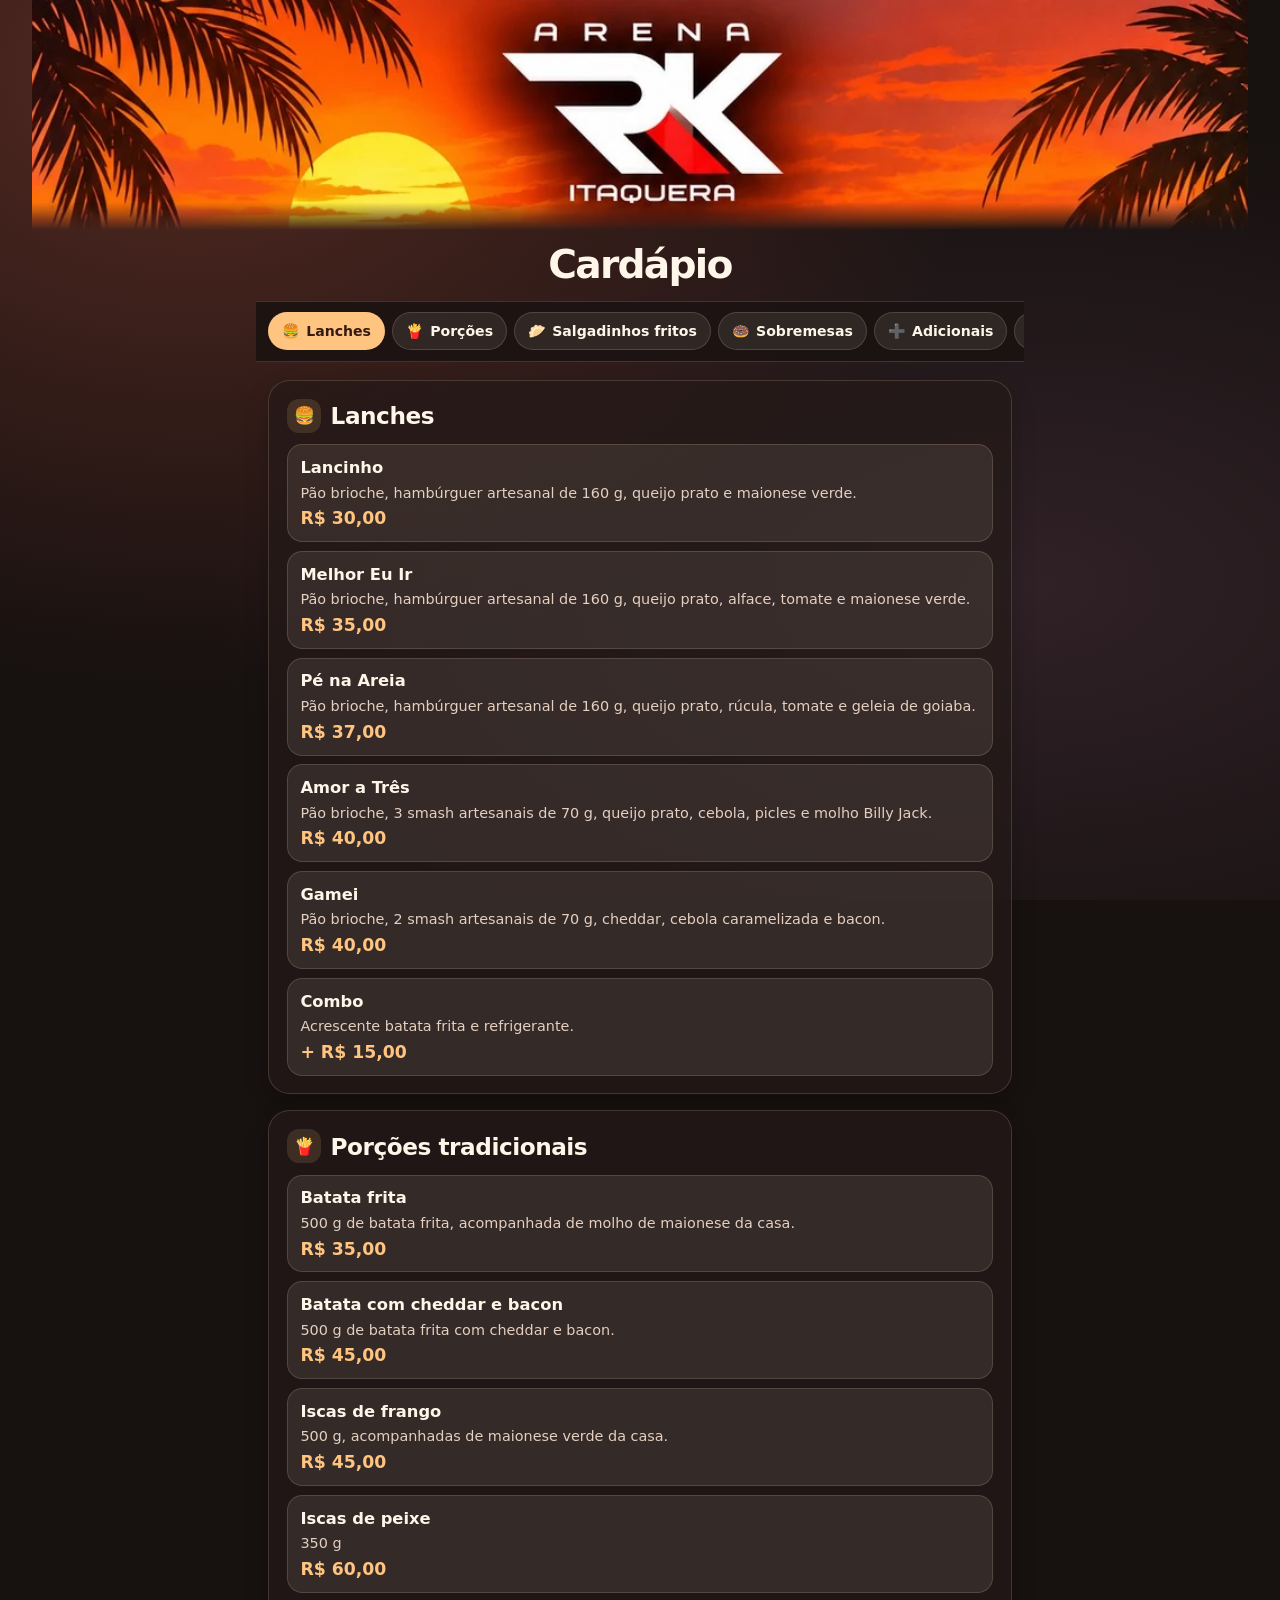
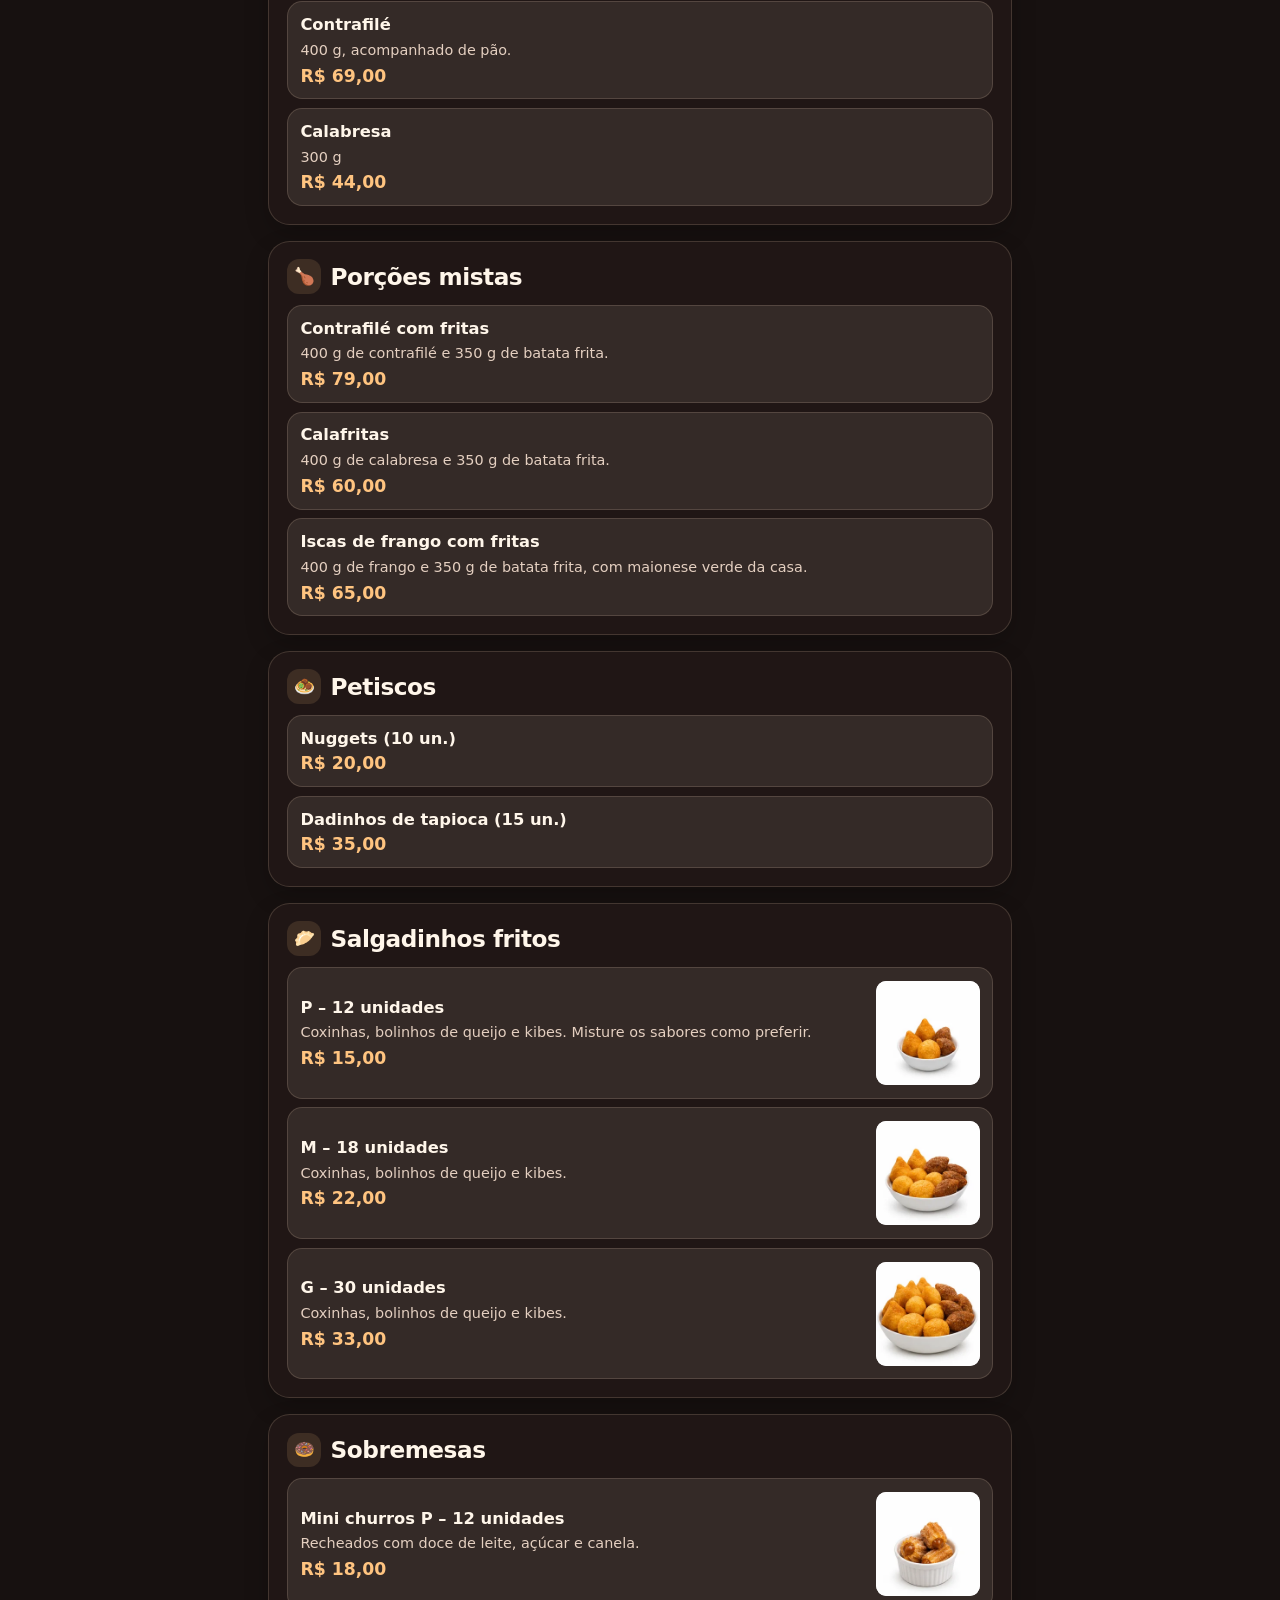
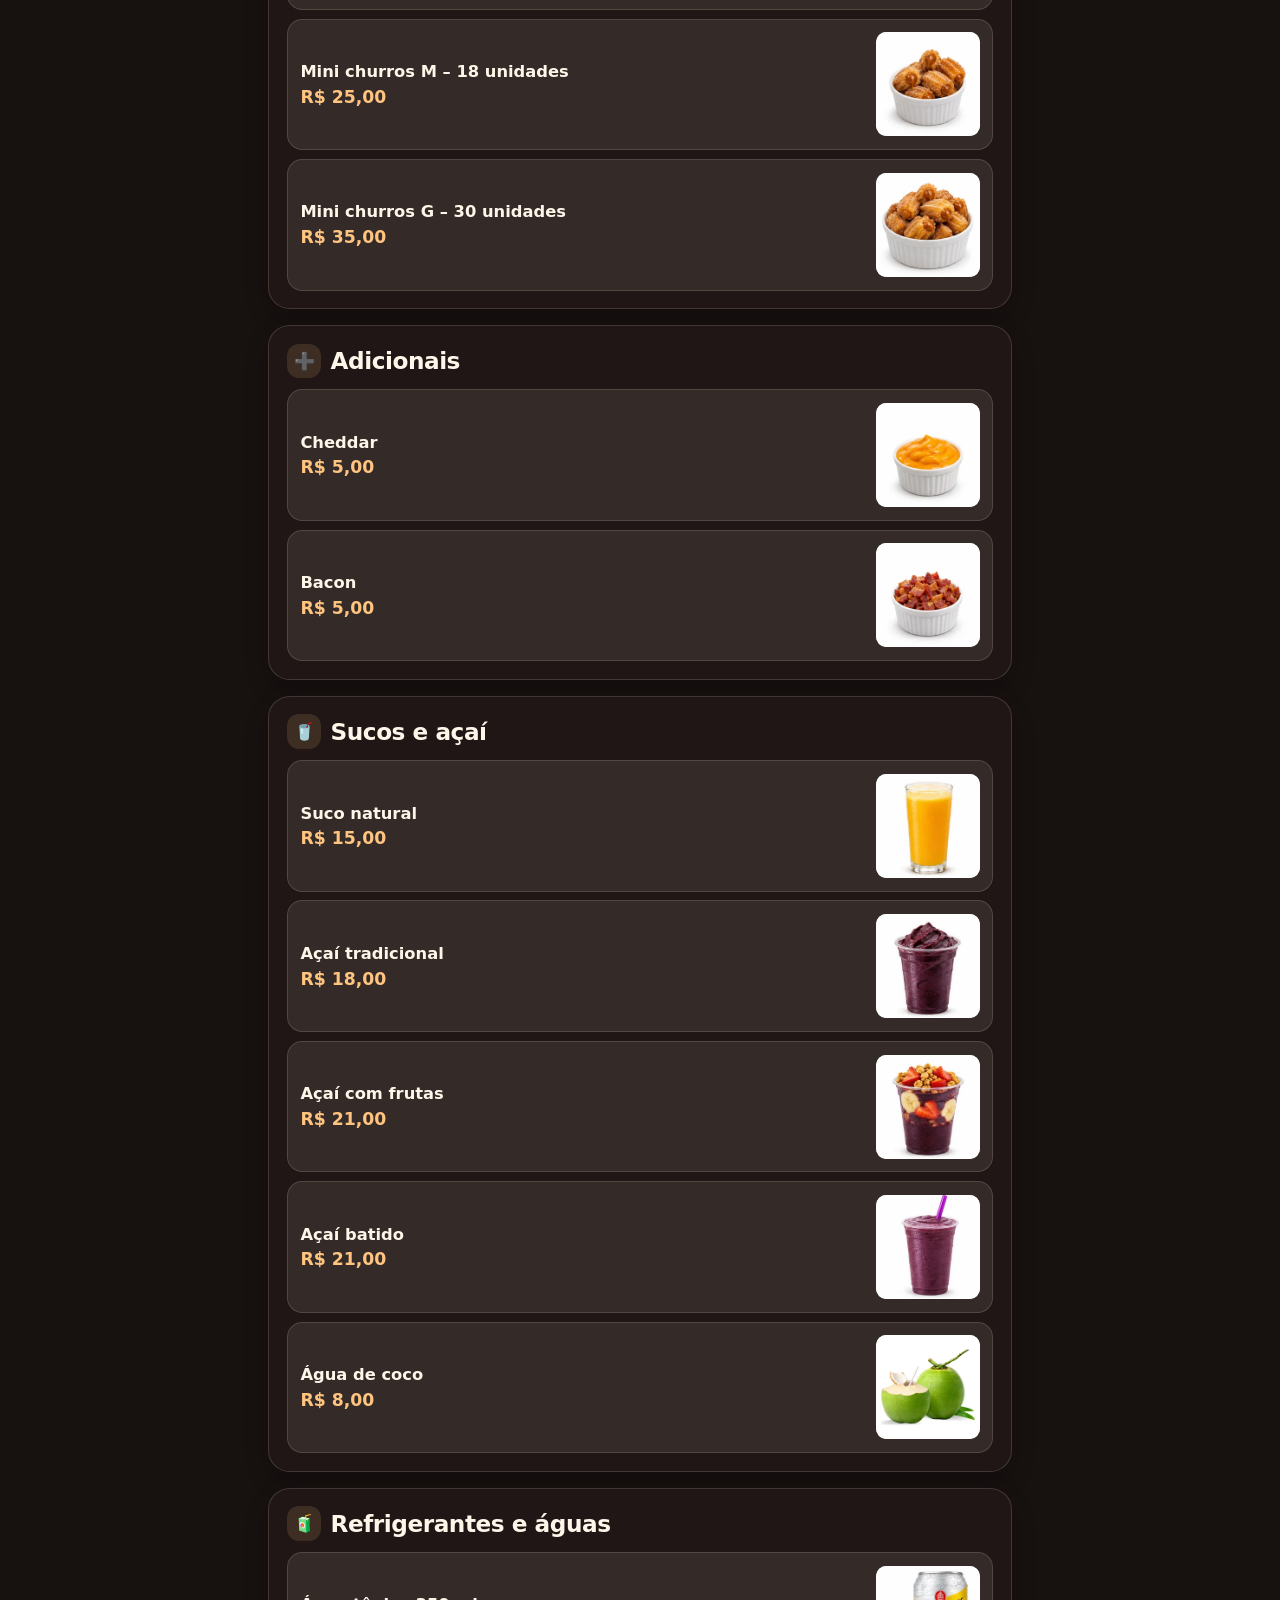
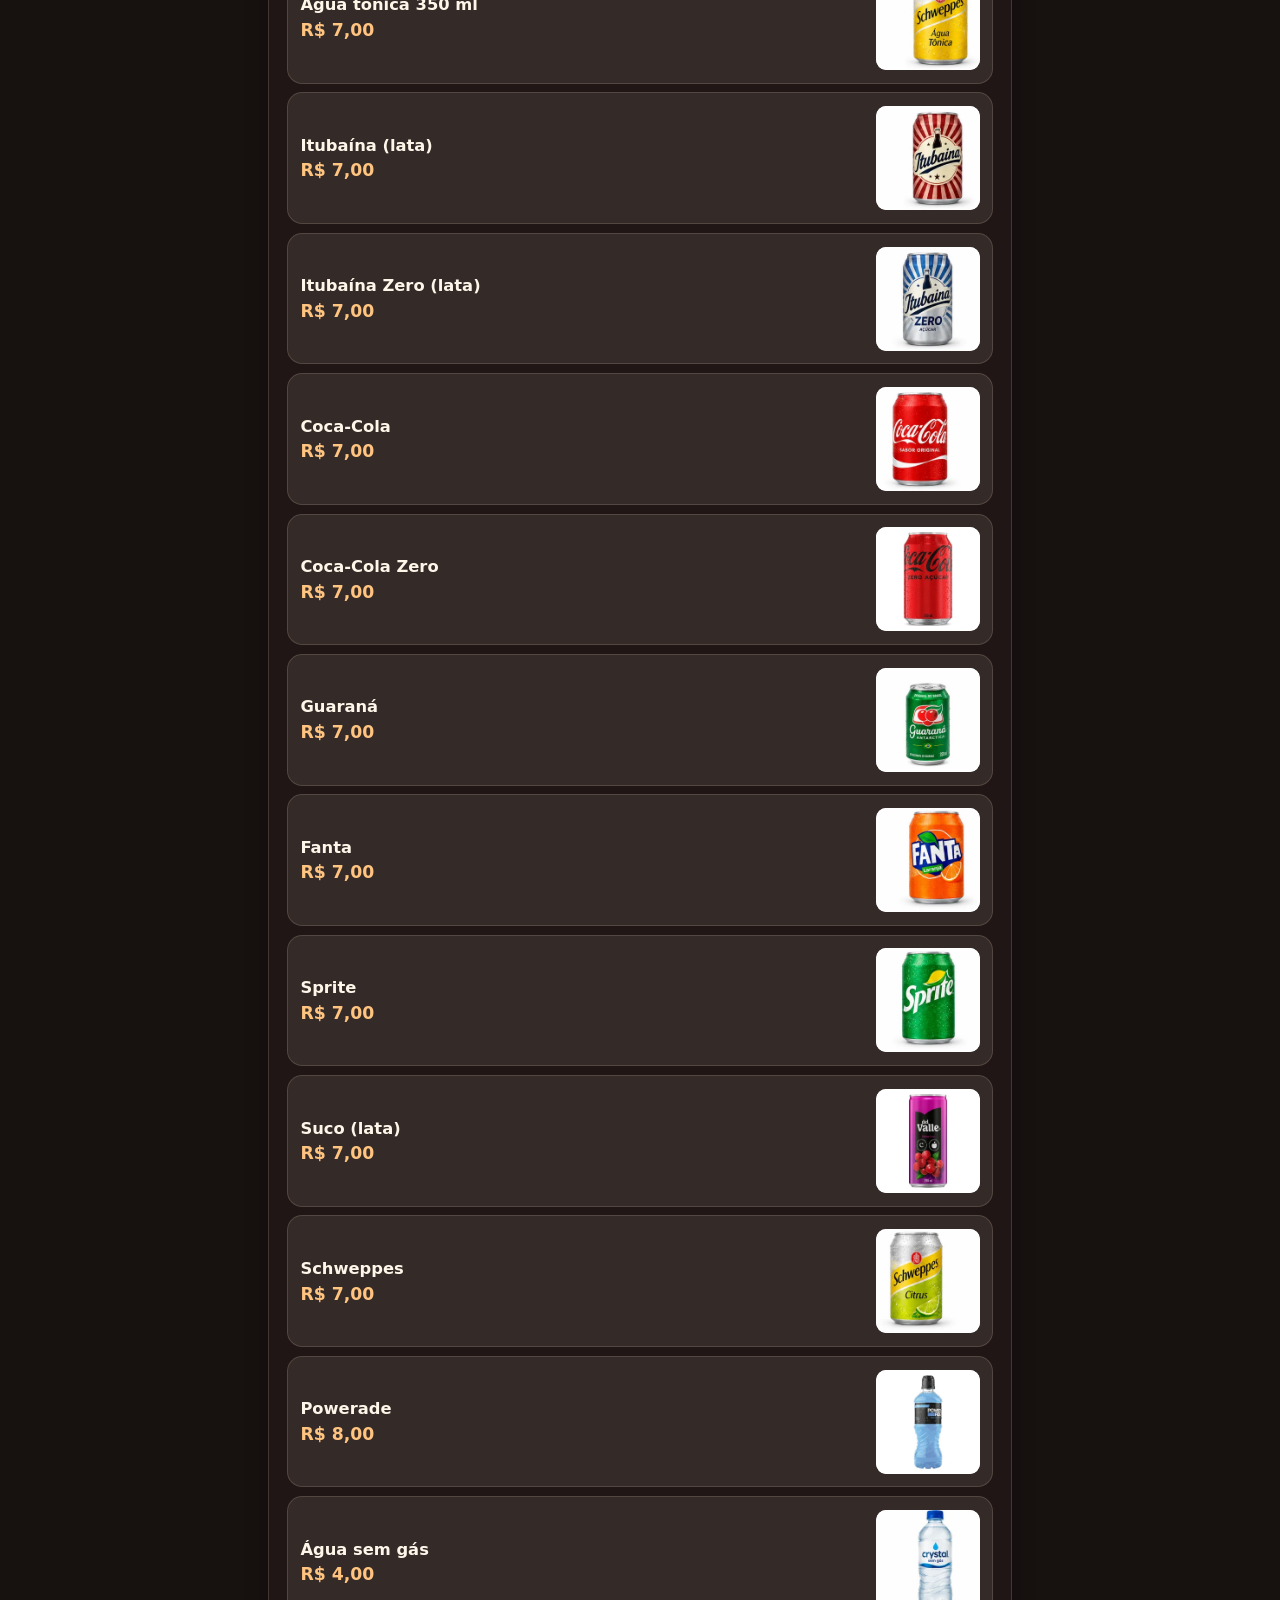
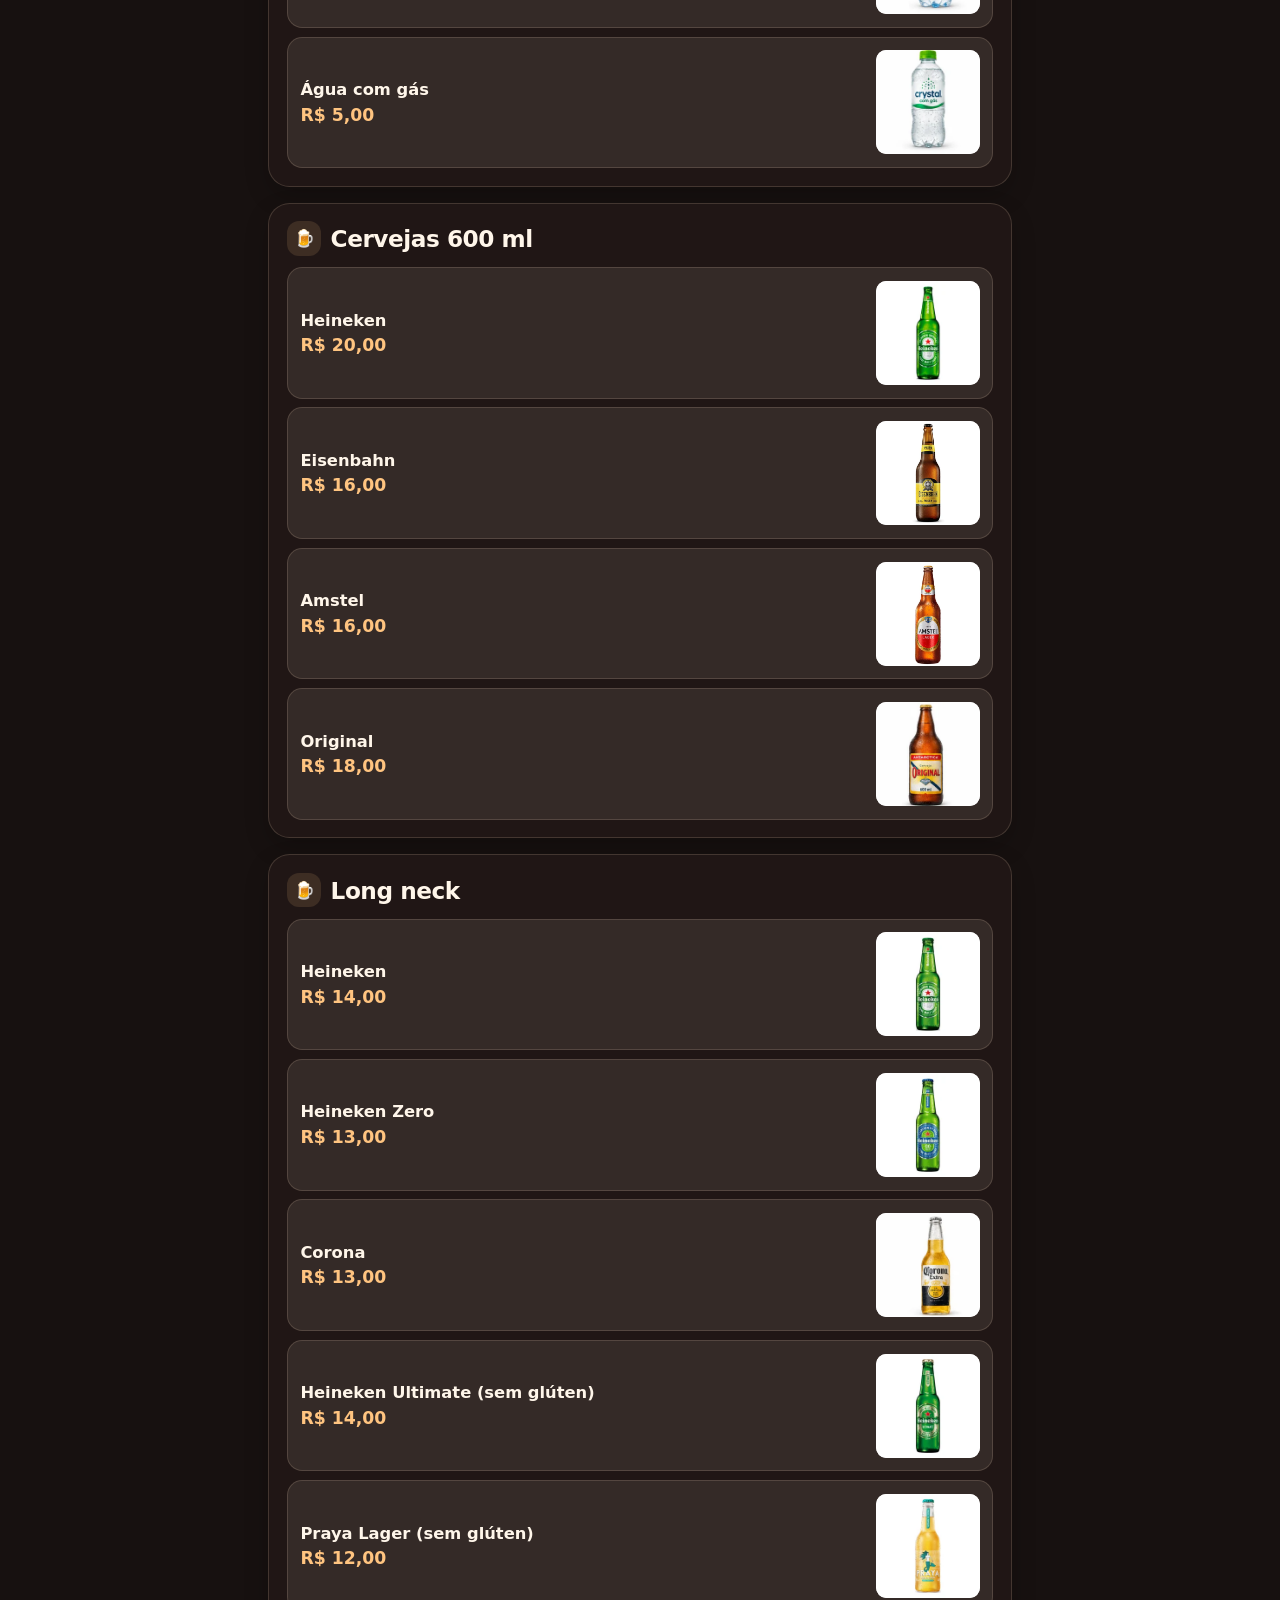
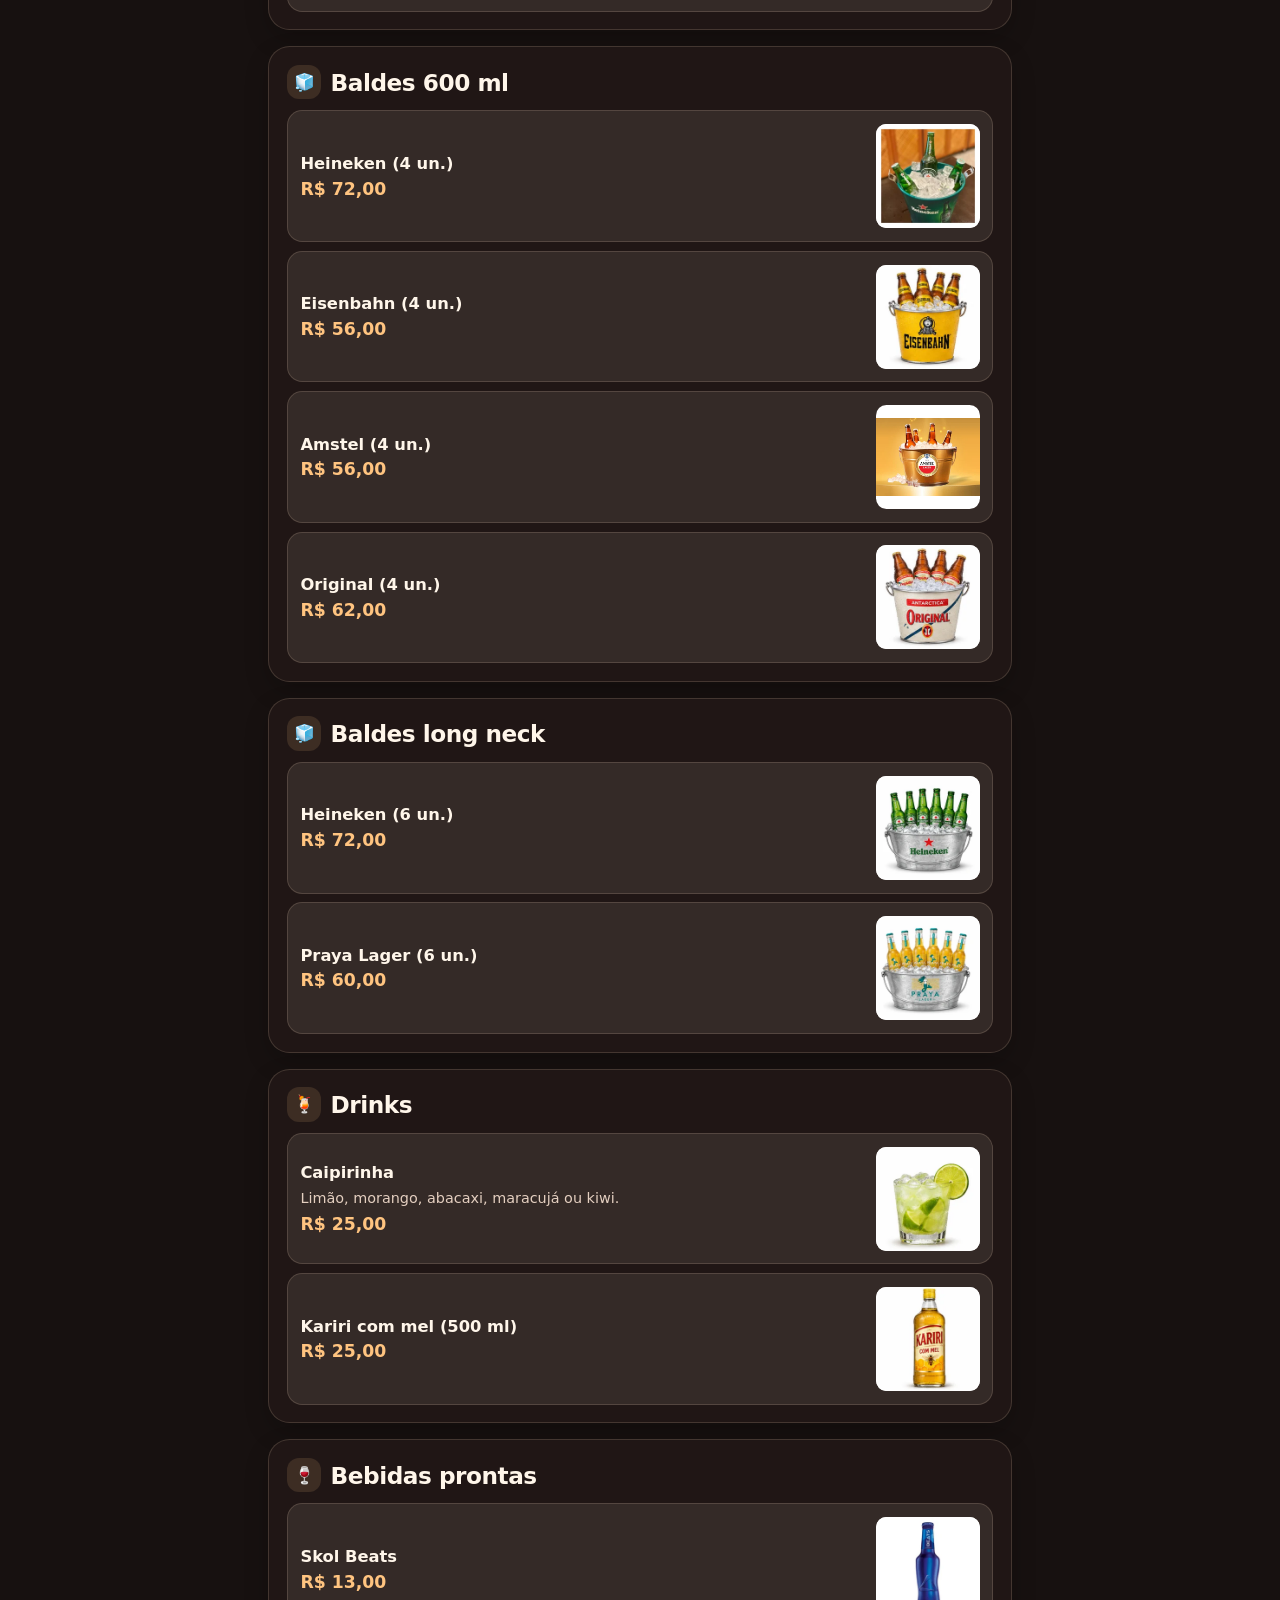
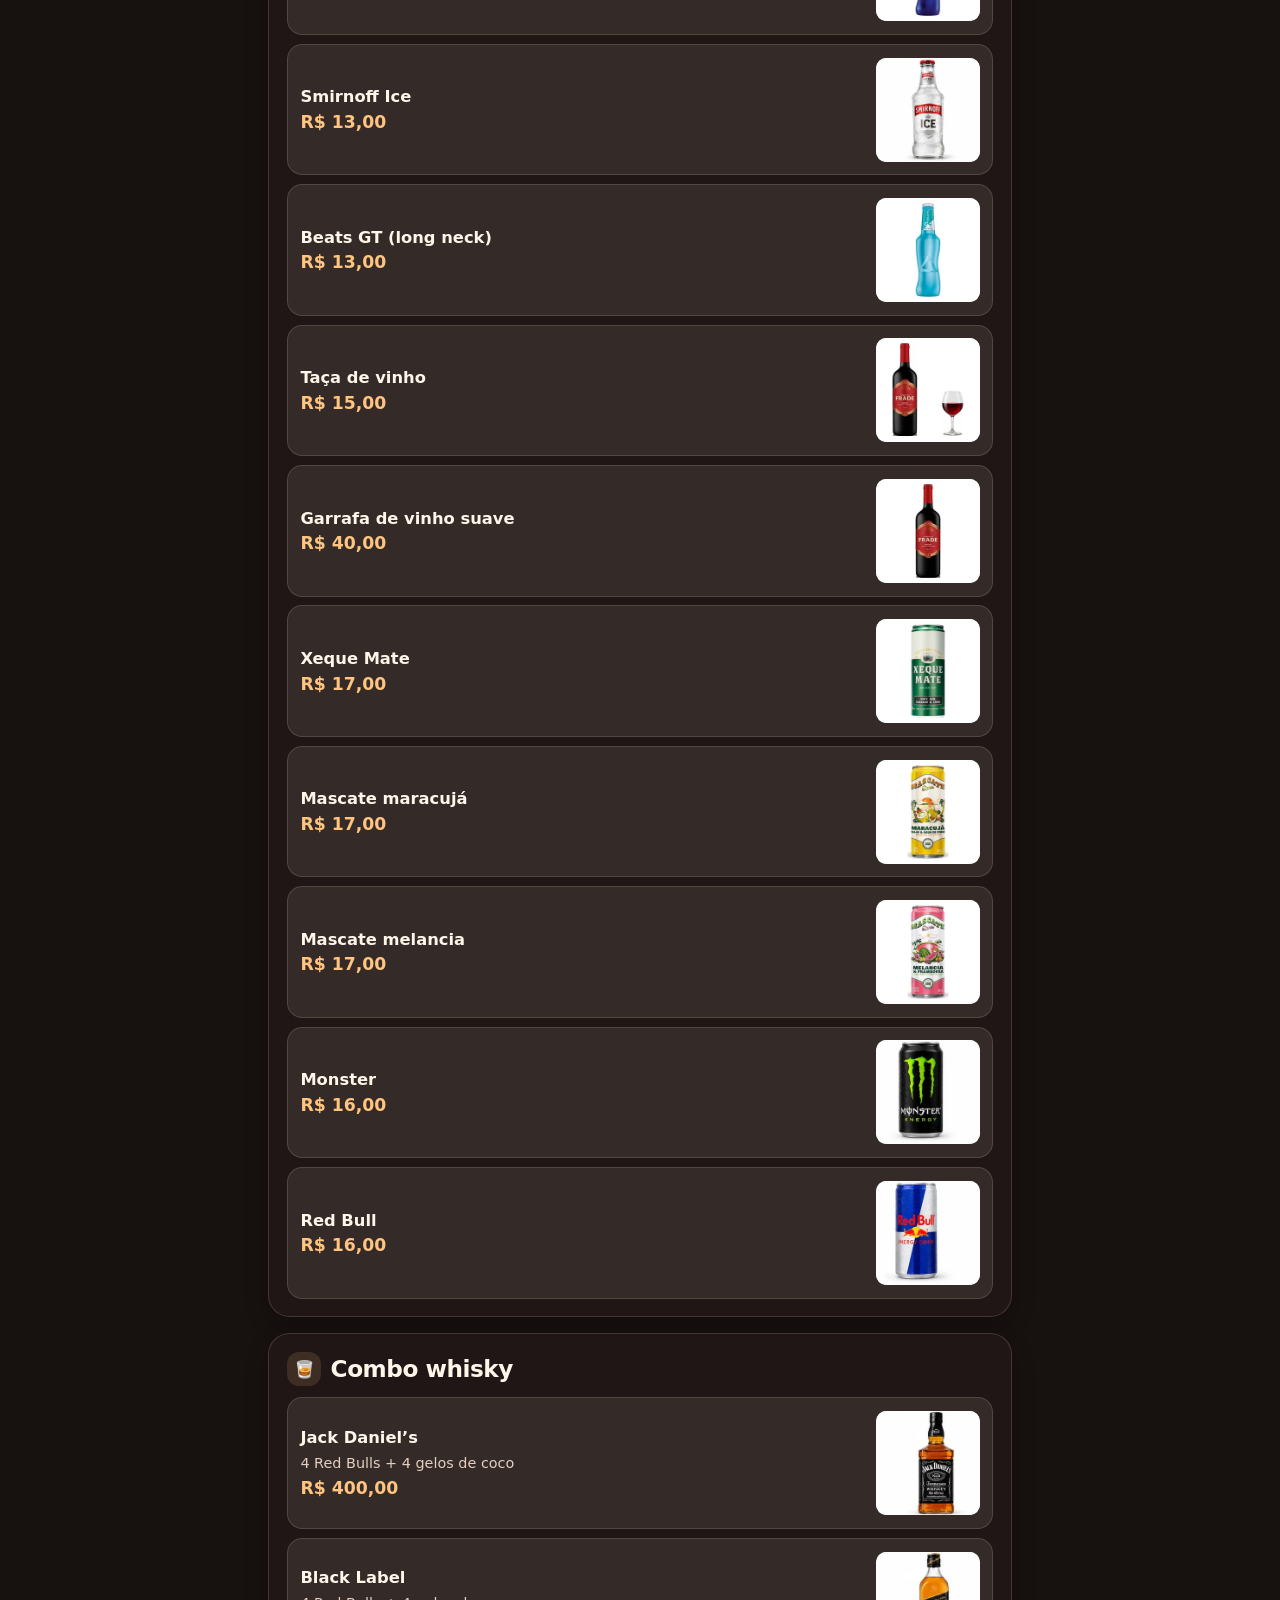
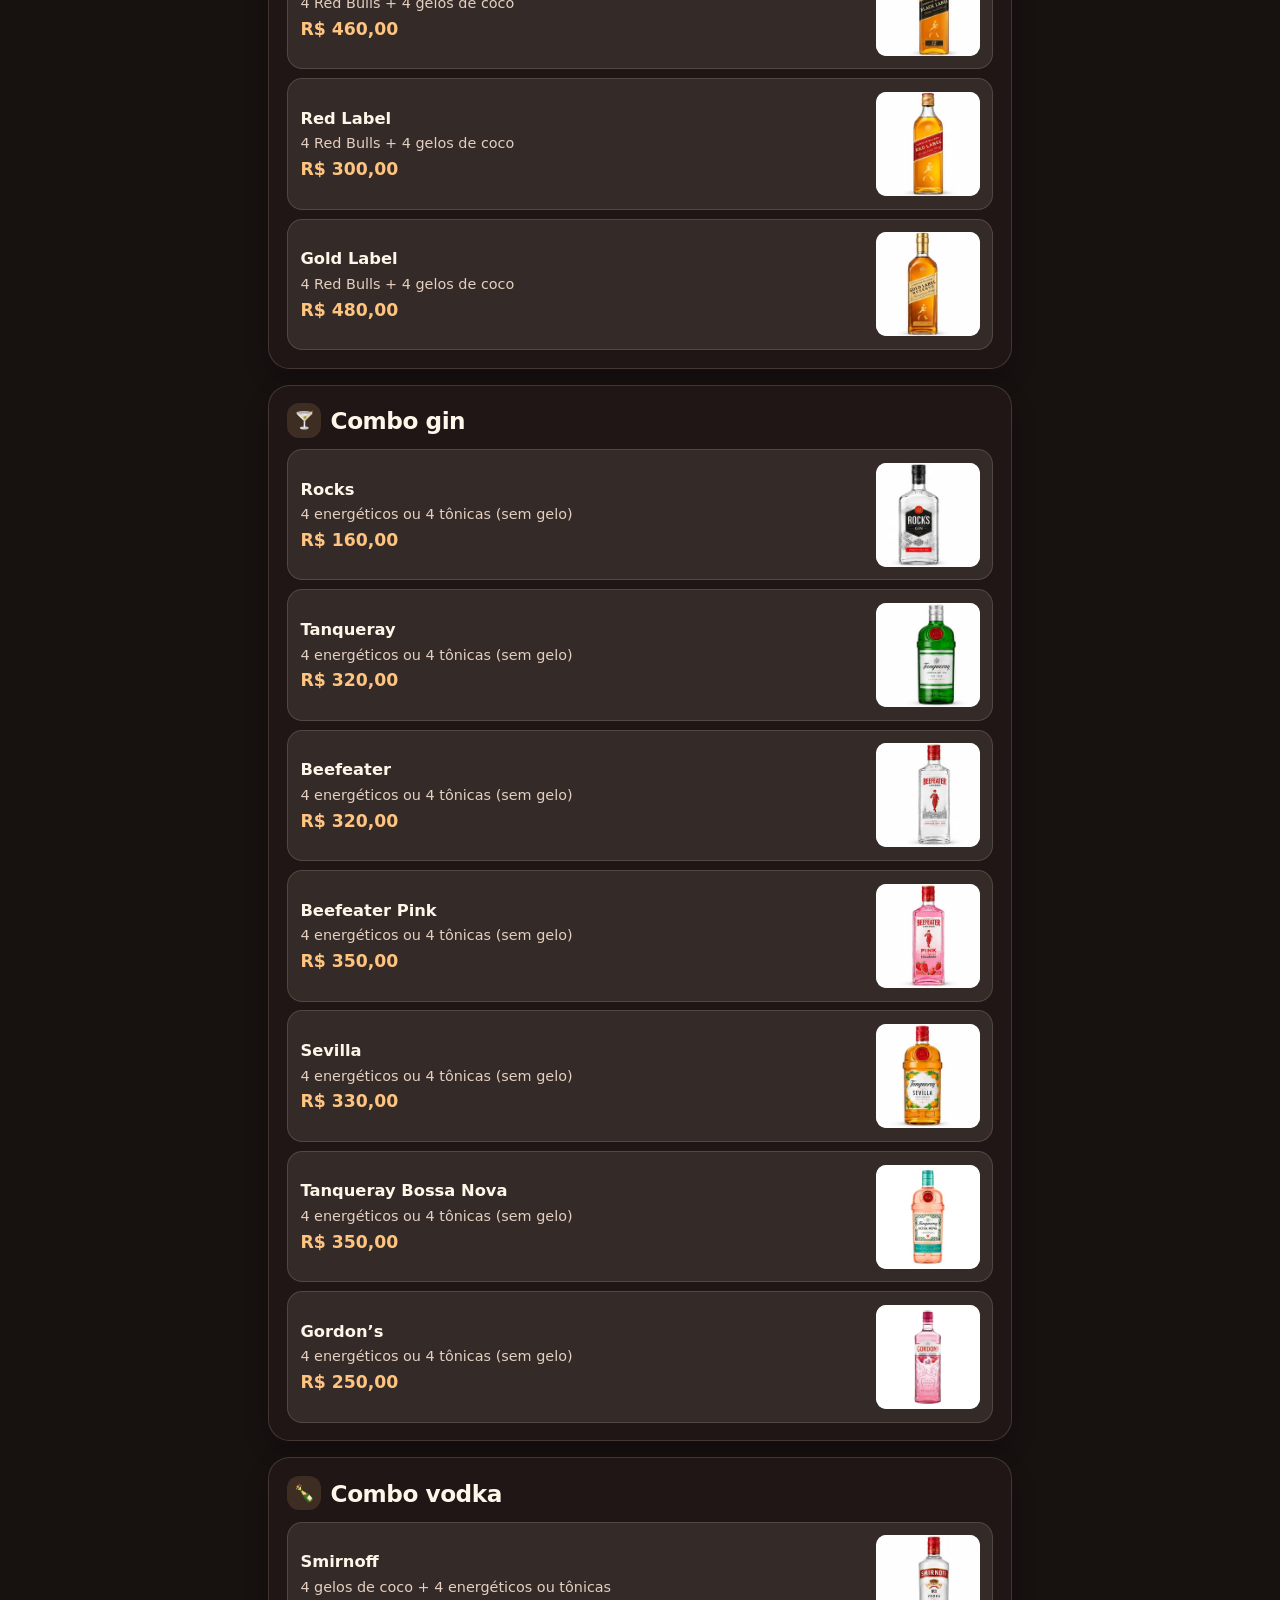
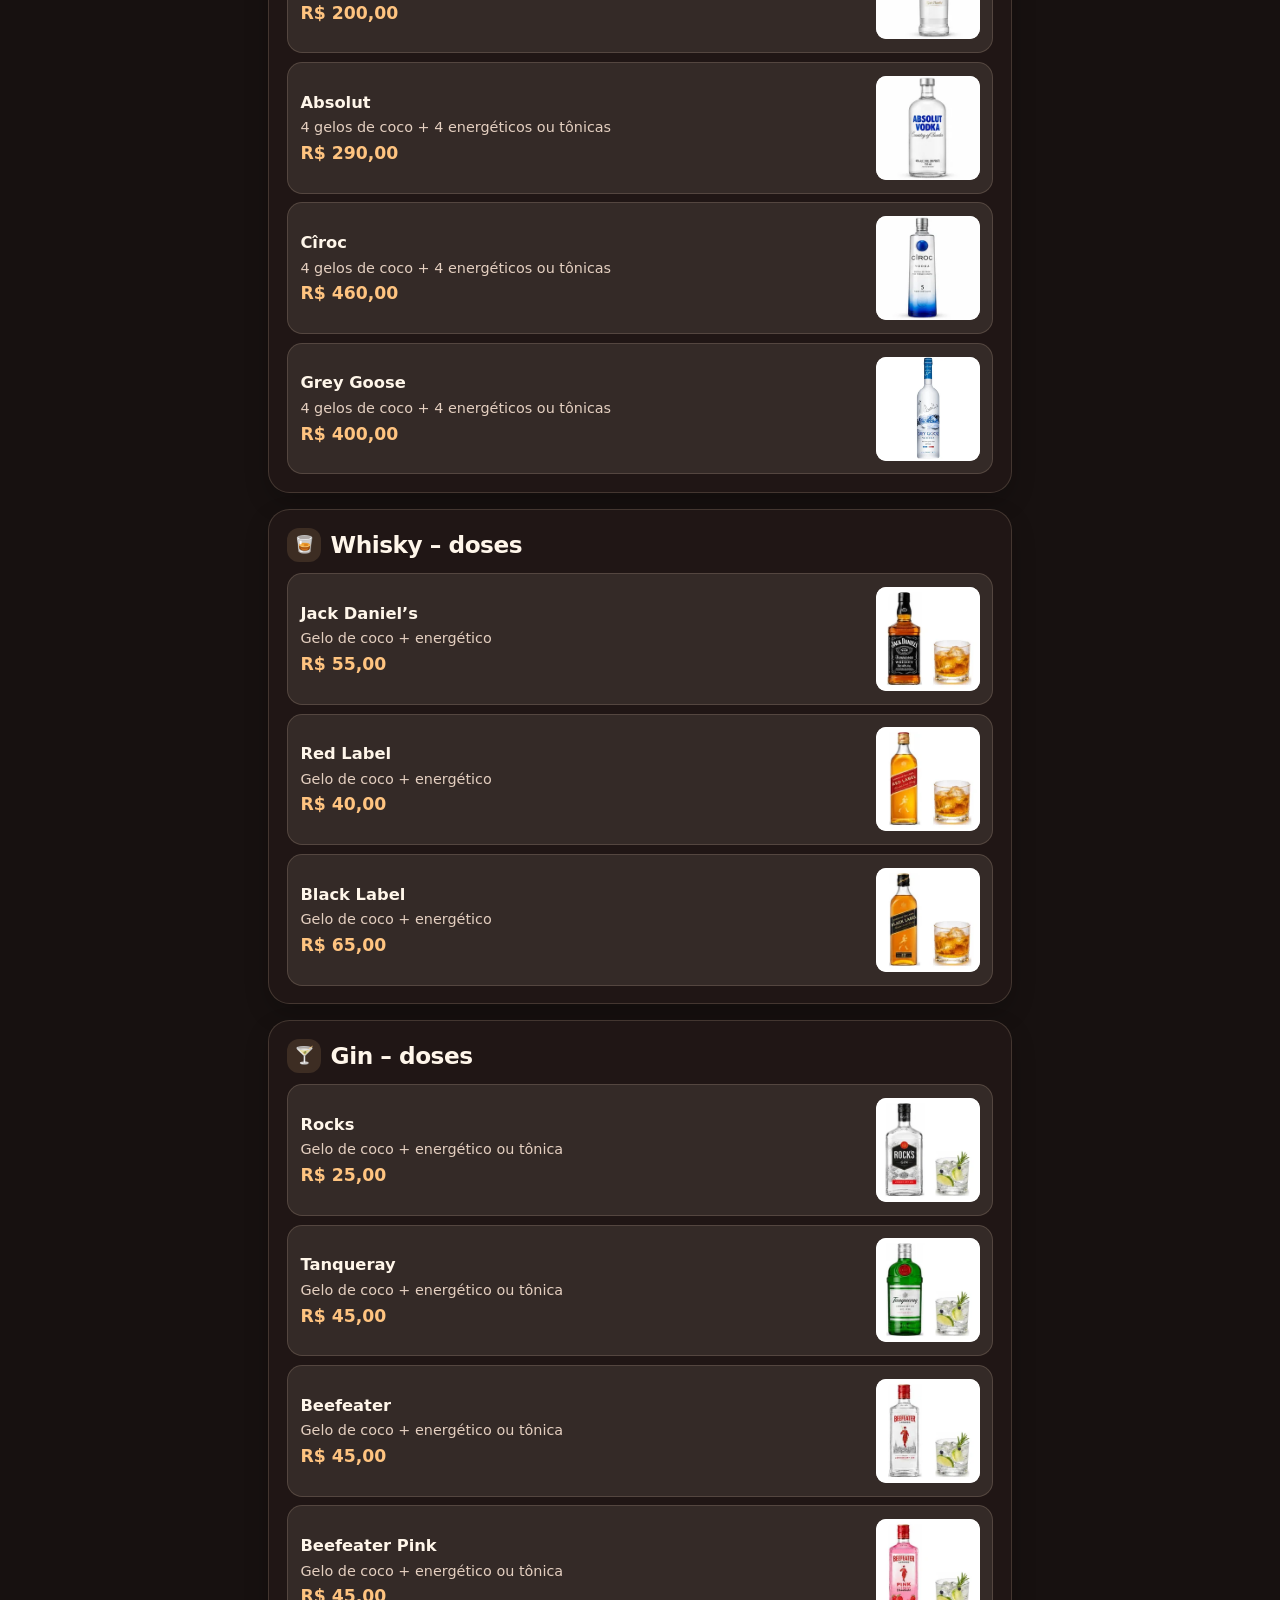
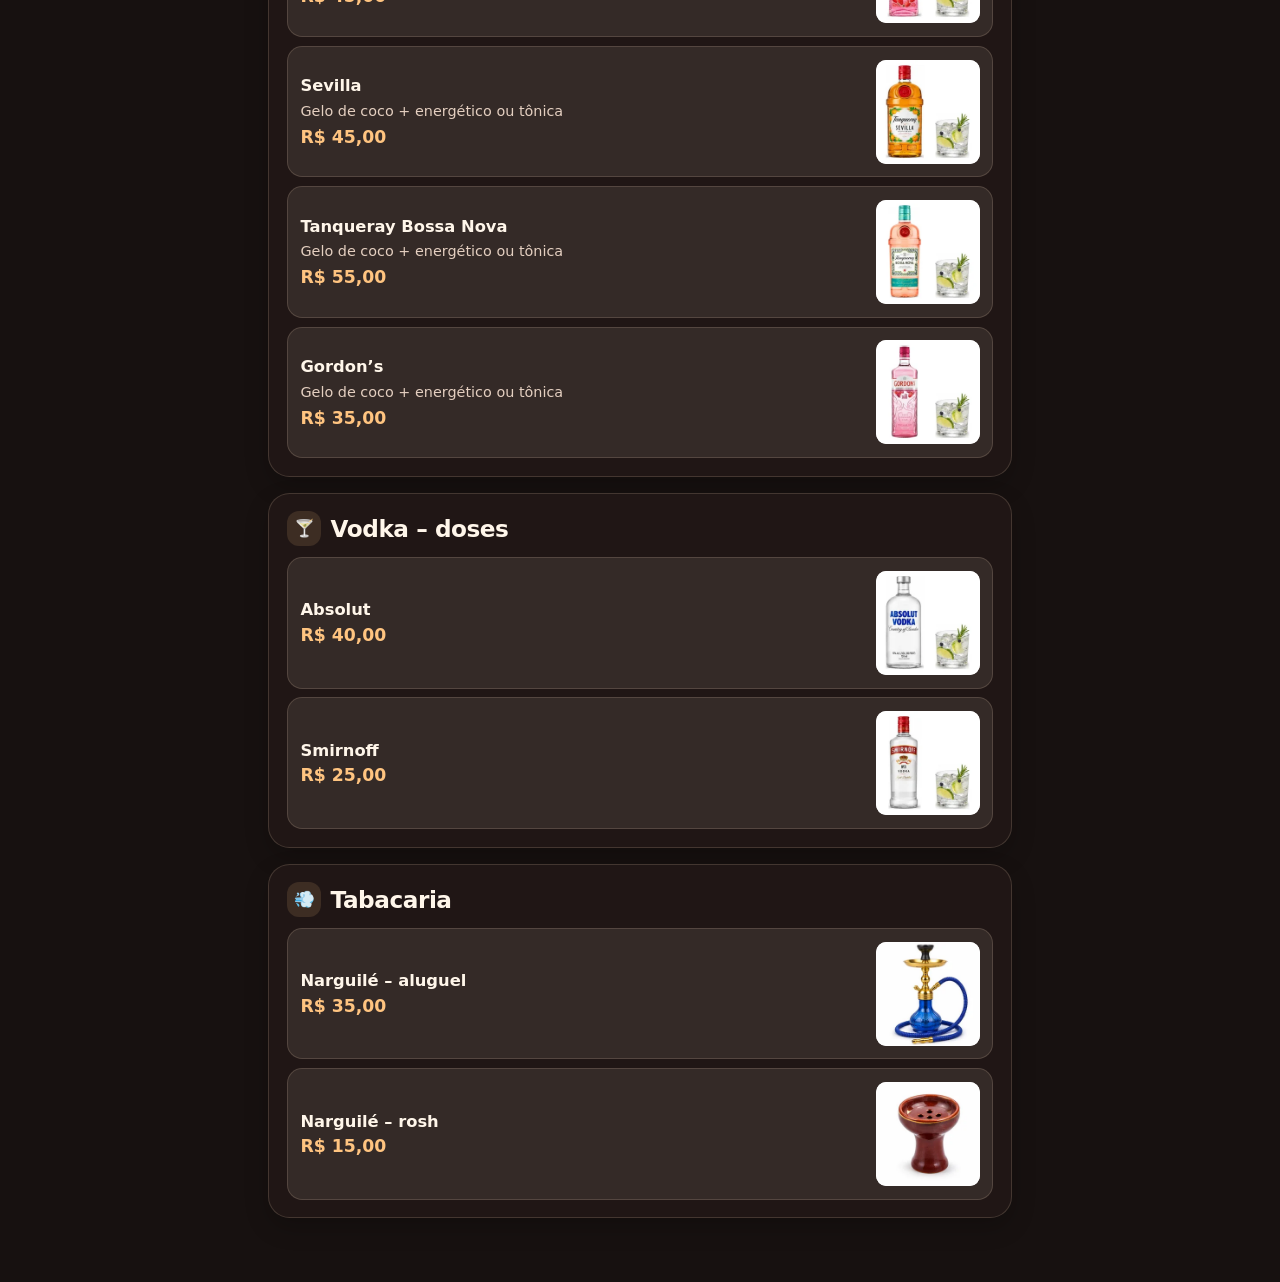
==== index.html @ 84b66195 "Mostra as long neck dentro dos baldes com gelo" ====
<!doctype html>
<html lang="pt-BR">
<head>
  <meta charset="utf-8">
  <meta name="viewport" content="width=device-width, initial-scale=1">
  <meta name="theme-color" content="#191110">
  <title>Cardápio | Arena RK</title>
  <style>
    :root {
      color-scheme: dark;
      --surface: rgba(37, 26, 24, .72);
      --surface-raised: rgba(255, 239, 214, .09);
      --line: rgba(255, 224, 192, .16);
      --text: #fff6ea;
      --muted: #e4cfc0;
      --accent: #ffc480;
      --accent-ink: #341a11;
    }

    * { box-sizing: border-box; }
    html { scroll-padding-top: 5rem; }
    body {
      margin: 0;
      color: var(--text);
      font-family: system-ui, sans-serif;
      background: radial-gradient(ellipse at 15% 8%, #552a22, transparent 52%),
        radial-gradient(ellipse at 80% 65%, #302127, transparent 56%), #171110;
      background-attachment: fixed;
    }
    header { position: relative; max-width: 76rem; margin: auto; text-align: center; }
    .brand {
      display: block;
      width: 100%;
      height: clamp(8rem, 21vw, 14.4rem);
      object-fit: cover;
      object-position: center;
      mask-image: linear-gradient(#000 88%, transparent);
    }
    h1 {
      margin: .75rem 1rem .85rem;
      font-size: clamp(1.65rem, 5vw, 2.45rem);
      font-weight: 780;
      letter-spacing: -.045em;
    }
    nav {
      position: sticky;
      top: 0;
      z-index: 1;
      max-width: 48rem;
      margin: 0 auto;
      border-block: 1px solid var(--line);
      background: rgba(27, 19, 18, .90);
      backdrop-filter: blur(16px);
    }
    nav ul {
      display: flex;
      gap: .45rem;
      margin: 0;
      padding: .65rem .75rem;
      overflow-x: auto;
      list-style: none;
      scrollbar-width: thin;
    }
    nav a {
      display: flex;
      align-items: center;
      gap: .4rem;
      padding: .62rem .8rem;
      border: 1px solid var(--line);
      border-radius: 999px;
      background: var(--surface-raised);
      color: inherit;
      text-decoration: none;
      white-space: nowrap;
      font-size: .88rem;
      font-weight: 650;
    }
    nav a:hover { background: rgba(255, 239, 214, .16); }
    nav a[aria-current] { border-color: transparent; background: var(--accent); color: var(--accent-ink); }
    a:focus-visible { outline: 2px solid var(--accent); outline-offset: 2px; }
    main { max-width: 48rem; margin: 0 auto; padding: 1.15rem .75rem 3rem; }
    section {
      margin-bottom: 1rem;
      padding: clamp(.75rem, 2vw, 1.1rem);
      border: 1px solid var(--line);
      border-radius: 1.35rem;
      background: var(--surface);
      box-shadow: 0 .6rem 1.5rem rgba(0, 0, 0, .2);
    }
    h2 {
      display: flex;
      align-items: center;
      gap: .6rem;
      margin: 0 0 .7rem;
      font-size: clamp(1.15rem, 3vw, 1.45rem);
      letter-spacing: -.02em;
    }
    .category-icon { flex: none; line-height: 1; }
    h2 .category-icon {
      display: grid;
      place-items: center;
      width: 2.15rem;
      height: 2.15rem;
      border-radius: .75rem;
      background: rgba(255, 196, 128, .13);
      font-size: 1.05rem;
    }
    article {
      display: grid;
      grid-template-columns: minmax(0, 1fr);
      align-items: center;
      gap: .85rem;
      margin-top: .55rem;
      padding: .8rem;
      border: 1px solid var(--line);
      border-radius: .95rem;
      background: var(--surface-raised);
    }
    article.with-photo { grid-template-columns: minmax(0, 1fr) clamp(5rem, 22vw, 6.5rem); }
    h3 { margin: 0; font-size: 1.02rem; }
    article p { margin: .35rem 0; color: var(--muted); font-size: .9rem; line-height: 1.4; }
    strong { display: block; margin-top: .35rem; color: var(--accent); font-size: 1.08rem; font-variant-numeric: tabular-nums; }
    article img {
      display: block;
      place-self: center;
      width: 100%;
      height: auto;
      aspect-ratio: 1;
      object-fit: contain;
      object-position: center;
      background: #fff;
      border-radius: .65rem;
    }
  </style>
</head>
<body>
  <header>
    <img class="brand" src="imagens/identidade/arena-rk.webp" width="1086" height="205" alt="Arena RK Itaquera">
    <h1>Cardápio</h1>
  </header>
  <nav aria-label="Categorias">
    <ul>
      <li><a href="#lanches"><span class="category-icon" aria-hidden="true">🍔</span>Lanches</a></li>
      <li><a href="#porcoes"><span class="category-icon" aria-hidden="true">🍟</span>Porções</a></li>
      <li><a href="#salgadinhos"><span class="category-icon" aria-hidden="true">🥟</span>Salgadinhos fritos</a></li>
      <li><a href="#sobremesas"><span class="category-icon" aria-hidden="true">🍩</span>Sobremesas</a></li>
      <li><a href="#adicionais"><span class="category-icon" aria-hidden="true">➕</span>Adicionais</a></li>
      <li><a href="#sucos-e-acai"><span class="category-icon" aria-hidden="true">🥤</span>Sucos e açaí</a></li>
      <li><a href="#refrigerantes"><span class="category-icon" aria-hidden="true">🧃</span>Refrigerantes e águas</a></li>
      <li><a href="#cervejas"><span class="category-icon" aria-hidden="true">🍺</span>Cervejas</a></li>
      <li><a href="#baldes"><span class="category-icon" aria-hidden="true">🧊</span>Baldes</a></li>
      <li><a href="#drinks"><span class="category-icon" aria-hidden="true">🍹</span>Drinks</a></li>
      <li><a href="#bebidas-prontas"><span class="category-icon" aria-hidden="true">🍷</span>Bebidas prontas</a></li>
      <li><a href="#destilados"><span class="category-icon" aria-hidden="true">🥃</span>Destilados</a></li>
      <li><a href="#outros"><span class="category-icon" aria-hidden="true">💨</span>Tabacaria</a></li>
    </ul>
  </nav>
  <main>
    <section id="lanches">
      <h2><span class="category-icon" aria-hidden="true">🍔</span>Lanches</h2>
      <article><div><h3>Lancinho</h3><p>Pão brioche, hambúrguer artesanal de 160 g, queijo prato e maionese verde.</p><strong>R$ 30,00</strong></div></article>
      <article><div><h3>Melhor Eu Ir</h3><p>Pão brioche, hambúrguer artesanal de 160 g, queijo prato, alface, tomate e maionese verde.</p><strong>R$ 35,00</strong></div></article>
      <article><div><h3>Pé na Areia</h3><p>Pão brioche, hambúrguer artesanal de 160 g, queijo prato, rúcula, tomate e geleia de goiaba.</p><strong>R$ 37,00</strong></div></article>
      <article><div><h3>Amor a Três</h3><p>Pão brioche, 3 smash artesanais de 70 g, queijo prato, cebola, picles e molho Billy Jack.</p><strong>R$ 40,00</strong></div></article>
      <article><div><h3>Gamei</h3><p>Pão brioche, 2 smash artesanais de 70 g, cheddar, cebola caramelizada e bacon.</p><strong>R$ 40,00</strong></div></article>
      <article><div><h3>Combo</h3><p>Acrescente batata frita e refrigerante.</p><strong>+ R$ 15,00</strong></div></article>
    </section>
    <section id="porcoes">
      <h2><span class="category-icon" aria-hidden="true">🍟</span>Porções tradicionais</h2>
      <article><div><h3>Batata frita</h3><p>500 g de batata frita, acompanhada de molho de maionese da casa.</p><strong>R$ 35,00</strong></div></article>
      <article><div><h3>Batata com cheddar e bacon</h3><p>500 g de batata frita com cheddar e bacon.</p><strong>R$ 45,00</strong></div></article>
      <article><div><h3>Iscas de frango</h3><p>500 g, acompanhadas de maionese verde da casa.</p><strong>R$ 45,00</strong></div></article>
      <article><div><h3>Iscas de peixe</h3><p>350 g</p><strong>R$ 60,00</strong></div></article>
      <article><div><h3>Contrafilé</h3><p>400 g, acompanhado de pão.</p><strong>R$ 69,00</strong></div></article>
      <article><div><h3>Calabresa</h3><p>300 g</p><strong>R$ 44,00</strong></div></article>
    </section>
    <section id="porcoes-mistas">
      <h2><span class="category-icon" aria-hidden="true">🍗</span>Porções mistas</h2>
      <article><div><h3>Contrafilé com fritas</h3><p>400 g de contrafilé e 350 g de batata frita.</p><strong>R$ 79,00</strong></div></article>
      <article><div><h3>Calafritas</h3><p>400 g de calabresa e 350 g de batata frita.</p><strong>R$ 60,00</strong></div></article>
      <article><div><h3>Iscas de frango com fritas</h3><p>400 g de frango e 350 g de batata frita, com maionese verde da casa.</p><strong>R$ 65,00</strong></div></article>
    </section>
    <section id="petiscos">
      <h2><span class="category-icon" aria-hidden="true">🧆</span>Petiscos</h2>
      <article><div><h3>Nuggets (10 un.)</h3><strong>R$ 20,00</strong></div></article>
      <article><div><h3>Dadinhos de tapioca (15 un.)</h3><strong>R$ 35,00</strong></div></article>
    </section>
    <section id="salgadinhos">
      <h2><span class="category-icon" aria-hidden="true">🥟</span>Salgadinhos fritos</h2>
      <article class="with-photo"><div><h3>P – 12 unidades</h3><p>Coxinhas, bolinhos de queijo e kibes. Misture os sabores como preferir.</p><strong>R$ 15,00</strong></div><img src="imagens/salgadinhos/salgadinhos-p.webp" alt="" width="240" height="240" loading="lazy" decoding="async"></article>
      <article class="with-photo"><div><h3>M – 18 unidades</h3><p>Coxinhas, bolinhos de queijo e kibes.</p><strong>R$ 22,00</strong></div><img src="imagens/salgadinhos/salgadinhos-m.webp" alt="" width="240" height="240" loading="lazy" decoding="async"></article>
      <article class="with-photo"><div><h3>G – 30 unidades</h3><p>Coxinhas, bolinhos de queijo e kibes.</p><strong>R$ 33,00</strong></div><img src="imagens/salgadinhos/salgadinhos-g.webp" alt="" width="240" height="240" loading="lazy" decoding="async"></article>
    </section>
    <section id="sobremesas">
      <h2><span class="category-icon" aria-hidden="true">🍩</span>Sobremesas</h2>
      <article class="with-photo"><div><h3>Mini churros P – 12 unidades</h3><p>Recheados com doce de leite, açúcar e canela.</p><strong>R$ 18,00</strong></div><img src="imagens/sobremesas/mini-churros-p.webp" alt="" width="240" height="240" loading="lazy" decoding="async"></article>
      <article class="with-photo"><div><h3>Mini churros M – 18 unidades</h3><strong>R$ 25,00</strong></div><img src="imagens/sobremesas/mini-churros-m.webp" alt="" width="240" height="240" loading="lazy" decoding="async"></article>
      <article class="with-photo"><div><h3>Mini churros G – 30 unidades</h3><strong>R$ 35,00</strong></div><img src="imagens/sobremesas/mini-churros-g.webp" alt="" width="240" height="240" loading="lazy" decoding="async"></article>
    </section>
    <section id="adicionais">
      <h2><span class="category-icon" aria-hidden="true">➕</span>Adicionais</h2>
      <article class="with-photo"><div><h3>Cheddar</h3><strong>R$ 5,00</strong></div><img src="imagens/adicionais/cheddar.webp" alt="" width="240" height="240" loading="lazy" decoding="async"></article>
      <article class="with-photo"><div><h3>Bacon</h3><strong>R$ 5,00</strong></div><img src="imagens/adicionais/bacon.webp" alt="" width="240" height="240" loading="lazy" decoding="async"></article>
    </section>
    <section id="sucos-e-acai">
      <h2><span class="category-icon" aria-hidden="true">🥤</span>Sucos e açaí</h2>
      <article class="with-photo"><div><h3>Suco natural</h3><strong>R$ 15,00</strong></div><img src="imagens/sucos-e-acai/suco-natural.webp" alt="" width="240" height="240" loading="lazy" decoding="async"></article>
      <article class="with-photo"><div><h3>Açaí tradicional</h3><strong>R$ 18,00</strong></div><img src="imagens/sucos-e-acai/acai-tradicional.webp" alt="" width="240" height="240" loading="lazy" decoding="async"></article>
      <article class="with-photo"><div><h3>Açaí com frutas</h3><strong>R$ 21,00</strong></div><img src="imagens/sucos-e-acai/acai-com-frutas.webp" alt="" width="240" height="240" loading="lazy" decoding="async"></article>
      <article class="with-photo"><div><h3>Açaí batido</h3><strong>R$ 21,00</strong></div><img src="imagens/sucos-e-acai/acai-batido.webp" alt="" width="240" height="240" loading="lazy" decoding="async"></article>
      <article class="with-photo"><div><h3>Água de coco</h3><strong>R$ 8,00</strong></div><img src="imagens/sucos-e-acai/agua-de-coco.webp" alt="" width="240" height="240" loading="lazy" decoding="async"></article>
    </section>
    <section id="refrigerantes">
      <h2><span class="category-icon" aria-hidden="true">🧃</span>Refrigerantes e águas</h2>
      <article class="with-photo"><div><h3>Água tônica 350 ml</h3><strong>R$ 7,00</strong></div><img src="imagens/refrigerantes/agua-tonica.webp" alt="" width="240" height="240" loading="lazy" decoding="async"></article>
      <article class="with-photo"><div><h3>Itubaína (lata)</h3><strong>R$ 7,00</strong></div><img src="imagens/refrigerantes/itubaina.webp" alt="" width="240" height="240" loading="lazy" decoding="async"></article>
      <article class="with-photo"><div><h3>Itubaína Zero (lata)</h3><strong>R$ 7,00</strong></div><img src="imagens/refrigerantes/itubaina-zero.webp" alt="" width="240" height="240" loading="lazy" decoding="async"></article>
      <article class="with-photo"><div><h3>Coca-Cola</h3><strong>R$ 7,00</strong></div><img src="imagens/refrigerantes/coca-cola.webp" alt="" width="240" height="240" loading="lazy" decoding="async"></article>
      <article class="with-photo"><div><h3>Coca-Cola Zero</h3><strong>R$ 7,00</strong></div><img src="imagens/refrigerantes/coca-cola-zero.webp" alt="" width="240" height="240" loading="lazy" decoding="async"></article>
      <article class="with-photo"><div><h3>Guaraná</h3><strong>R$ 7,00</strong></div><img src="imagens/refrigerantes/guarana.webp" alt="" width="240" height="240" loading="lazy" decoding="async"></article>
      <article class="with-photo"><div><h3>Fanta</h3><strong>R$ 7,00</strong></div><img src="imagens/refrigerantes/fanta.webp" alt="" width="240" height="240" loading="lazy" decoding="async"></article>
      <article class="with-photo"><div><h3>Sprite</h3><strong>R$ 7,00</strong></div><img src="imagens/refrigerantes/sprite.webp" alt="" width="240" height="240" loading="lazy" decoding="async"></article>
      <article class="with-photo"><div><h3>Suco (lata)</h3><strong>R$ 7,00</strong></div><img src="imagens/refrigerantes/suco-lata.webp" alt="" width="240" height="240" loading="lazy" decoding="async"></article>
      <article class="with-photo"><div><h3>Schweppes</h3><strong>R$ 7,00</strong></div><img src="imagens/refrigerantes/schweppes.webp" alt="" width="240" height="240" loading="lazy" decoding="async"></article>
      <article class="with-photo"><div><h3>Powerade</h3><strong>R$ 8,00</strong></div><img src="imagens/refrigerantes/powerade.webp" alt="" width="240" height="240" loading="lazy" decoding="async"></article>
      <article class="with-photo"><div><h3>Água sem gás</h3><strong>R$ 4,00</strong></div><img src="imagens/refrigerantes/agua-sem-gas.webp" alt="" width="240" height="240" loading="lazy" decoding="async"></article>
      <article class="with-photo"><div><h3>Água com gás</h3><strong>R$ 5,00</strong></div><img src="imagens/refrigerantes/agua-com-gas.webp" alt="" width="240" height="240" loading="lazy" decoding="async"></article>
    </section>
    <section id="cervejas">
      <h2><span class="category-icon" aria-hidden="true">🍺</span>Cervejas 600 ml</h2>
      <article class="with-photo"><div><h3>Heineken</h3><strong>R$ 20,00</strong></div><img src="imagens/cervejas/heineken.webp" alt="" width="240" height="240" loading="lazy" decoding="async"></article>
      <article class="with-photo"><div><h3>Eisenbahn</h3><strong>R$ 16,00</strong></div><img src="imagens/cervejas/eisenbahn-600ml.webp" alt="" width="240" height="240" loading="lazy" decoding="async"></article>
      <article class="with-photo"><div><h3>Amstel</h3><strong>R$ 16,00</strong></div><img src="imagens/cervejas/amstel-600ml.webp" alt="" width="240" height="240" loading="lazy" decoding="async"></article>
      <article class="with-photo"><div><h3>Original</h3><strong>R$ 18,00</strong></div><img src="imagens/cervejas/original.webp" alt="" width="240" height="240" loading="lazy" decoding="async"></article>
    </section>
    <section id="long-neck">
      <h2><span class="category-icon" aria-hidden="true">🍺</span>Long neck</h2>
      <article class="with-photo"><div><h3>Heineken</h3><strong>R$ 14,00</strong></div><img src="imagens/cervejas/heineken-long-neck.webp" alt="" width="240" height="240" loading="lazy" decoding="async"></article>
      <article class="with-photo"><div><h3>Heineken Zero</h3><strong>R$ 13,00</strong></div><img src="imagens/cervejas/heineken-zero.webp" alt="" width="240" height="240" loading="lazy" decoding="async"></article>
      <article class="with-photo"><div><h3>Corona</h3><strong>R$ 13,00</strong></div><img src="imagens/cervejas/corona.webp" alt="" width="240" height="240" loading="lazy" decoding="async"></article>
      <article class="with-photo"><div><h3>Heineken Ultimate (sem glúten)</h3><strong>R$ 14,00</strong></div><img src="imagens/cervejas/heineken-ultimate.webp" alt="" width="240" height="240" loading="lazy" decoding="async"></article>
      <article class="with-photo"><div><h3>Praya Lager (sem glúten)</h3><strong>R$ 12,00</strong></div><img src="imagens/cervejas/praya-lager.webp" alt="" width="240" height="240" loading="lazy" decoding="async"></article>
    </section>
    <section id="baldes">
      <h2><span class="category-icon" aria-hidden="true">🧊</span>Baldes 600 ml</h2>
      <article class="with-photo"><div><h3>Heineken (4 un.)</h3><strong>R$ 72,00</strong></div><img src="imagens/baldes/balde-heineken.webp" alt="" width="240" height="240" loading="lazy" decoding="async"></article>
      <article class="with-photo"><div><h3>Eisenbahn (4 un.)</h3><strong>R$ 56,00</strong></div><img src="imagens/baldes/balde-eisenbahn.webp" alt="" width="240" height="240" loading="lazy" decoding="async"></article>
      <article class="with-photo"><div><h3>Amstel (4 un.)</h3><strong>R$ 56,00</strong></div><img src="imagens/baldes/balde-amstel.webp" alt="" width="240" height="240" loading="lazy" decoding="async"></article>
      <article class="with-photo"><div><h3>Original (4 un.)</h3><strong>R$ 62,00</strong></div><img src="imagens/baldes/balde-original.webp" alt="" width="240" height="240" loading="lazy" decoding="async"></article>
    </section>
    <section id="baldes-long-neck">
      <h2><span class="category-icon" aria-hidden="true">🧊</span>Baldes long neck</h2>
      <article class="with-photo"><div><h3>Heineken (6 un.)</h3><strong>R$ 72,00</strong></div><img src="imagens/baldes/balde-heineken-long-neck.webp" alt="" width="240" height="240" loading="lazy" decoding="async"></article>
      <article class="with-photo"><div><h3>Praya Lager (6 un.)</h3><strong>R$ 60,00</strong></div><img src="imagens/baldes/balde-praya.webp" alt="" width="240" height="240" loading="lazy" decoding="async"></article>
    </section>
    <section id="drinks">
      <h2><span class="category-icon" aria-hidden="true">🍹</span>Drinks</h2>
      <article class="with-photo"><div><h3>Caipirinha</h3><p>Limão, morango, abacaxi, maracujá ou kiwi.</p><strong>R$ 25,00</strong></div><img src="imagens/drinks/caipirinha.webp" alt="" width="240" height="240" loading="lazy" decoding="async"></article>
      <article class="with-photo"><div><h3>Kariri com mel (500 ml)</h3><strong>R$ 25,00</strong></div><img src="imagens/drinks/kariri-com-mel.webp" alt="" width="240" height="240" loading="lazy" decoding="async"></article>
    </section>
    <section id="bebidas-prontas">
      <h2><span class="category-icon" aria-hidden="true">🍷</span>Bebidas prontas</h2>
      <article class="with-photo"><div><h3>Skol Beats</h3><strong>R$ 13,00</strong></div><img src="imagens/drinks/skool-beats.webp" alt="" width="240" height="240" loading="lazy" decoding="async"></article>
      <article class="with-photo"><div><h3>Smirnoff Ice</h3><strong>R$ 13,00</strong></div><img src="imagens/drinks/smirnoff-ice.webp" alt="" width="240" height="240" loading="lazy" decoding="async"></article>
      <article class="with-photo"><div><h3>Beats GT (long neck)</h3><strong>R$ 13,00</strong></div><img src="imagens/drinks/gt-beats.webp" alt="" width="240" height="240" loading="lazy" decoding="async"></article>
      <article class="with-photo"><div><h3>Taça de vinho</h3><strong>R$ 15,00</strong></div><img src="imagens/drinks/taca-de-vinho.webp" alt="" width="240" height="240" loading="lazy" decoding="async"></article>
      <article class="with-photo"><div><h3>Garrafa de vinho suave</h3><strong>R$ 40,00</strong></div><img src="imagens/drinks/garrafa-vinho-suave.webp" alt="" width="240" height="240" loading="lazy" decoding="async"></article>
      <article class="with-photo"><div><h3>Xeque Mate</h3><strong>R$ 17,00</strong></div><img src="imagens/drinks/xeque-mate.webp" alt="" width="240" height="240" loading="lazy" decoding="async"></article>
      <article class="with-photo"><div><h3>Mascate maracujá</h3><strong>R$ 17,00</strong></div><img src="imagens/drinks/mascate-maracuja.webp" alt="" width="240" height="240" loading="lazy" decoding="async"></article>
      <article class="with-photo"><div><h3>Mascate melancia</h3><strong>R$ 17,00</strong></div><img src="imagens/drinks/mascate-melancia.webp" alt="" width="240" height="240" loading="lazy" decoding="async"></article>
      <article class="with-photo"><div><h3>Monster</h3><strong>R$ 16,00</strong></div><img src="imagens/refrigerantes/monster.webp" alt="" width="240" height="240" loading="lazy" decoding="async"></article>
      <article class="with-photo"><div><h3>Red Bull</h3><strong>R$ 16,00</strong></div><img src="imagens/refrigerantes/red-bull.webp" alt="" width="240" height="240" loading="lazy" decoding="async"></article>
    </section>
    <section id="destilados">
      <h2><span class="category-icon" aria-hidden="true">🥃</span>Combo whisky</h2>
      <article class="with-photo"><div><h3>Jack Daniel’s</h3><p>4 Red Bulls + 4 gelos de coco</p><strong>R$ 400,00</strong></div><img src="imagens/destilados/jack-daniels.webp" alt="" width="240" height="240" loading="lazy" decoding="async"></article>
      <article class="with-photo"><div><h3>Black Label</h3><p>4 Red Bulls + 4 gelos de coco</p><strong>R$ 460,00</strong></div><img src="imagens/destilados/black-label.webp" alt="" width="240" height="240" loading="lazy" decoding="async"></article>
      <article class="with-photo"><div><h3>Red Label</h3><p>4 Red Bulls + 4 gelos de coco</p><strong>R$ 300,00</strong></div><img src="imagens/destilados/red-label.webp" alt="" width="240" height="240" loading="lazy" decoding="async"></article>
      <article class="with-photo"><div><h3>Gold Label</h3><p>4 Red Bulls + 4 gelos de coco</p><strong>R$ 480,00</strong></div><img src="imagens/destilados/gold-label.webp" alt="" width="240" height="240" loading="lazy" decoding="async"></article>
    </section>
    <section id="combo-gin">
      <h2><span class="category-icon" aria-hidden="true">🍸</span>Combo gin</h2>
      <article class="with-photo"><div><h3>Rocks</h3><p>4 energéticos ou 4 tônicas (sem gelo)</p><strong>R$ 160,00</strong></div><img src="imagens/destilados/rocks-gin.webp" alt="" width="240" height="240" loading="lazy" decoding="async"></article>
      <article class="with-photo"><div><h3>Tanqueray</h3><p>4 energéticos ou 4 tônicas (sem gelo)</p><strong>R$ 320,00</strong></div><img src="imagens/destilados/tanqueray.webp" alt="" width="240" height="240" loading="lazy" decoding="async"></article>
      <article class="with-photo"><div><h3>Beefeater</h3><p>4 energéticos ou 4 tônicas (sem gelo)</p><strong>R$ 320,00</strong></div><img src="imagens/destilados/beefeater.webp" alt="" width="240" height="240" loading="lazy" decoding="async"></article>
      <article class="with-photo"><div><h3>Beefeater Pink</h3><p>4 energéticos ou 4 tônicas (sem gelo)</p><strong>R$ 350,00</strong></div><img src="imagens/destilados/beefeater-pink.webp" alt="" width="240" height="240" loading="lazy" decoding="async"></article>
      <article class="with-photo"><div><h3>Sevilla</h3><p>4 energéticos ou 4 tônicas (sem gelo)</p><strong>R$ 330,00</strong></div><img src="imagens/destilados/tanqueray-sevilla.webp" alt="" width="240" height="240" loading="lazy" decoding="async"></article>
      <article class="with-photo"><div><h3>Tanqueray Bossa Nova</h3><p>4 energéticos ou 4 tônicas (sem gelo)</p><strong>R$ 350,00</strong></div><img src="imagens/destilados/bossa-nova-gin.webp" alt="" width="240" height="240" loading="lazy" decoding="async"></article>
      <article class="with-photo"><div><h3>Gordon’s</h3><p>4 energéticos ou 4 tônicas (sem gelo)</p><strong>R$ 250,00</strong></div><img src="imagens/destilados/gordons.webp" alt="" width="240" height="240" loading="lazy" decoding="async"></article>
    </section>
    <section id="combo-vodka">
      <h2><span class="category-icon" aria-hidden="true">🍾</span>Combo vodka</h2>
      <article class="with-photo"><div><h3>Smirnoff</h3><p>4 gelos de coco + 4 energéticos ou tônicas</p><strong>R$ 200,00</strong></div><img src="imagens/destilados/smirnoff.webp" alt="" width="240" height="240" loading="lazy" decoding="async"></article>
      <article class="with-photo"><div><h3>Absolut</h3><p>4 gelos de coco + 4 energéticos ou tônicas</p><strong>R$ 290,00</strong></div><img src="imagens/destilados/absolut.webp" alt="" width="240" height="240" loading="lazy" decoding="async"></article>
      <article class="with-photo"><div><h3>Cîroc</h3><p>4 gelos de coco + 4 energéticos ou tônicas</p><strong>R$ 460,00</strong></div><img src="imagens/destilados/ciroc.webp" alt="" width="240" height="240" loading="lazy" decoding="async"></article>
      <article class="with-photo"><div><h3>Grey Goose</h3><p>4 gelos de coco + 4 energéticos ou tônicas</p><strong>R$ 400,00</strong></div><img src="imagens/destilados/grey-goose.webp" alt="" width="240" height="240" loading="lazy" decoding="async"></article>
    </section>
    <section id="whisky-doses">
      <h2><span class="category-icon" aria-hidden="true">🥃</span>Whisky – doses</h2>
      <article class="with-photo"><div><h3>Jack Daniel’s</h3><p>Gelo de coco + energético</p><strong>R$ 55,00</strong></div><img src="imagens/destilados/doses/jack-daniels.webp" alt="" width="240" height="240" loading="lazy" decoding="async"></article>
      <article class="with-photo"><div><h3>Red Label</h3><p>Gelo de coco + energético</p><strong>R$ 40,00</strong></div><img src="imagens/destilados/doses/red-label.webp" alt="" width="240" height="240" loading="lazy" decoding="async"></article>
      <article class="with-photo"><div><h3>Black Label</h3><p>Gelo de coco + energético</p><strong>R$ 65,00</strong></div><img src="imagens/destilados/doses/black-label.webp" alt="" width="240" height="240" loading="lazy" decoding="async"></article>
    </section>
    <section id="gin-doses">
      <h2><span class="category-icon" aria-hidden="true">🍸</span>Gin – doses</h2>
      <article class="with-photo"><div><h3>Rocks</h3><p>Gelo de coco + energético ou tônica</p><strong>R$ 25,00</strong></div><img src="imagens/destilados/doses/rocks-gin.webp" alt="" width="240" height="240" loading="lazy" decoding="async"></article>
      <article class="with-photo"><div><h3>Tanqueray</h3><p>Gelo de coco + energético ou tônica</p><strong>R$ 45,00</strong></div><img src="imagens/destilados/doses/tanqueray.webp" alt="" width="240" height="240" loading="lazy" decoding="async"></article>
      <article class="with-photo"><div><h3>Beefeater</h3><p>Gelo de coco + energético ou tônica</p><strong>R$ 45,00</strong></div><img src="imagens/destilados/doses/beefeater.webp" alt="" width="240" height="240" loading="lazy" decoding="async"></article>
      <article class="with-photo"><div><h3>Beefeater Pink</h3><p>Gelo de coco + energético ou tônica</p><strong>R$ 45,00</strong></div><img src="imagens/destilados/doses/beefeater-pink.webp" alt="" width="240" height="240" loading="lazy" decoding="async"></article>
      <article class="with-photo"><div><h3>Sevilla</h3><p>Gelo de coco + energético ou tônica</p><strong>R$ 45,00</strong></div><img src="imagens/destilados/doses/tanqueray-sevilla.webp" alt="" width="240" height="240" loading="lazy" decoding="async"></article>
      <article class="with-photo"><div><h3>Tanqueray Bossa Nova</h3><p>Gelo de coco + energético ou tônica</p><strong>R$ 55,00</strong></div><img src="imagens/destilados/doses/bossa-nova-gin.webp" alt="" width="240" height="240" loading="lazy" decoding="async"></article>
      <article class="with-photo"><div><h3>Gordon’s</h3><p>Gelo de coco + energético ou tônica</p><strong>R$ 35,00</strong></div><img src="imagens/destilados/doses/gordons.webp" alt="" width="240" height="240" loading="lazy" decoding="async"></article>
    </section>
    <section id="vodka-doses">
      <h2><span class="category-icon" aria-hidden="true">🍸</span>Vodka – doses</h2>
      <article class="with-photo"><div><h3>Absolut</h3><strong>R$ 40,00</strong></div><img src="imagens/destilados/doses/absolut.webp" alt="" width="240" height="240" loading="lazy" decoding="async"></article>
      <article class="with-photo"><div><h3>Smirnoff</h3><strong>R$ 25,00</strong></div><img src="imagens/destilados/doses/smirnoff.webp" alt="" width="240" height="240" loading="lazy" decoding="async"></article>
    </section>
    <section id="outros">
      <h2><span class="category-icon" aria-hidden="true">💨</span>Tabacaria</h2>
      <article class="with-photo"><div><h3>Narguilé – aluguel</h3><strong>R$ 35,00</strong></div><img src="imagens/outros/narguile.webp" alt="" width="240" height="240" loading="lazy" decoding="async"></article>
      <article class="with-photo"><div><h3>Narguilé – rosh</h3><strong>R$ 15,00</strong></div><img src="imagens/outros/rosh.webp" alt="" width="240" height="240" loading="lazy" decoding="async"></article>
    </section>
  </main>
  <script>
    const links = document.querySelectorAll('nav a');
    function markCategory() {
      const category = location.hash || '#lanches';
      for (const link of links) {
        if (link.hash === category) link.setAttribute('aria-current', 'location');
        else link.removeAttribute('aria-current');
      }
    }
    addEventListener('hashchange', markCategory);
    markCategory();
  </script>
</body>
</html>
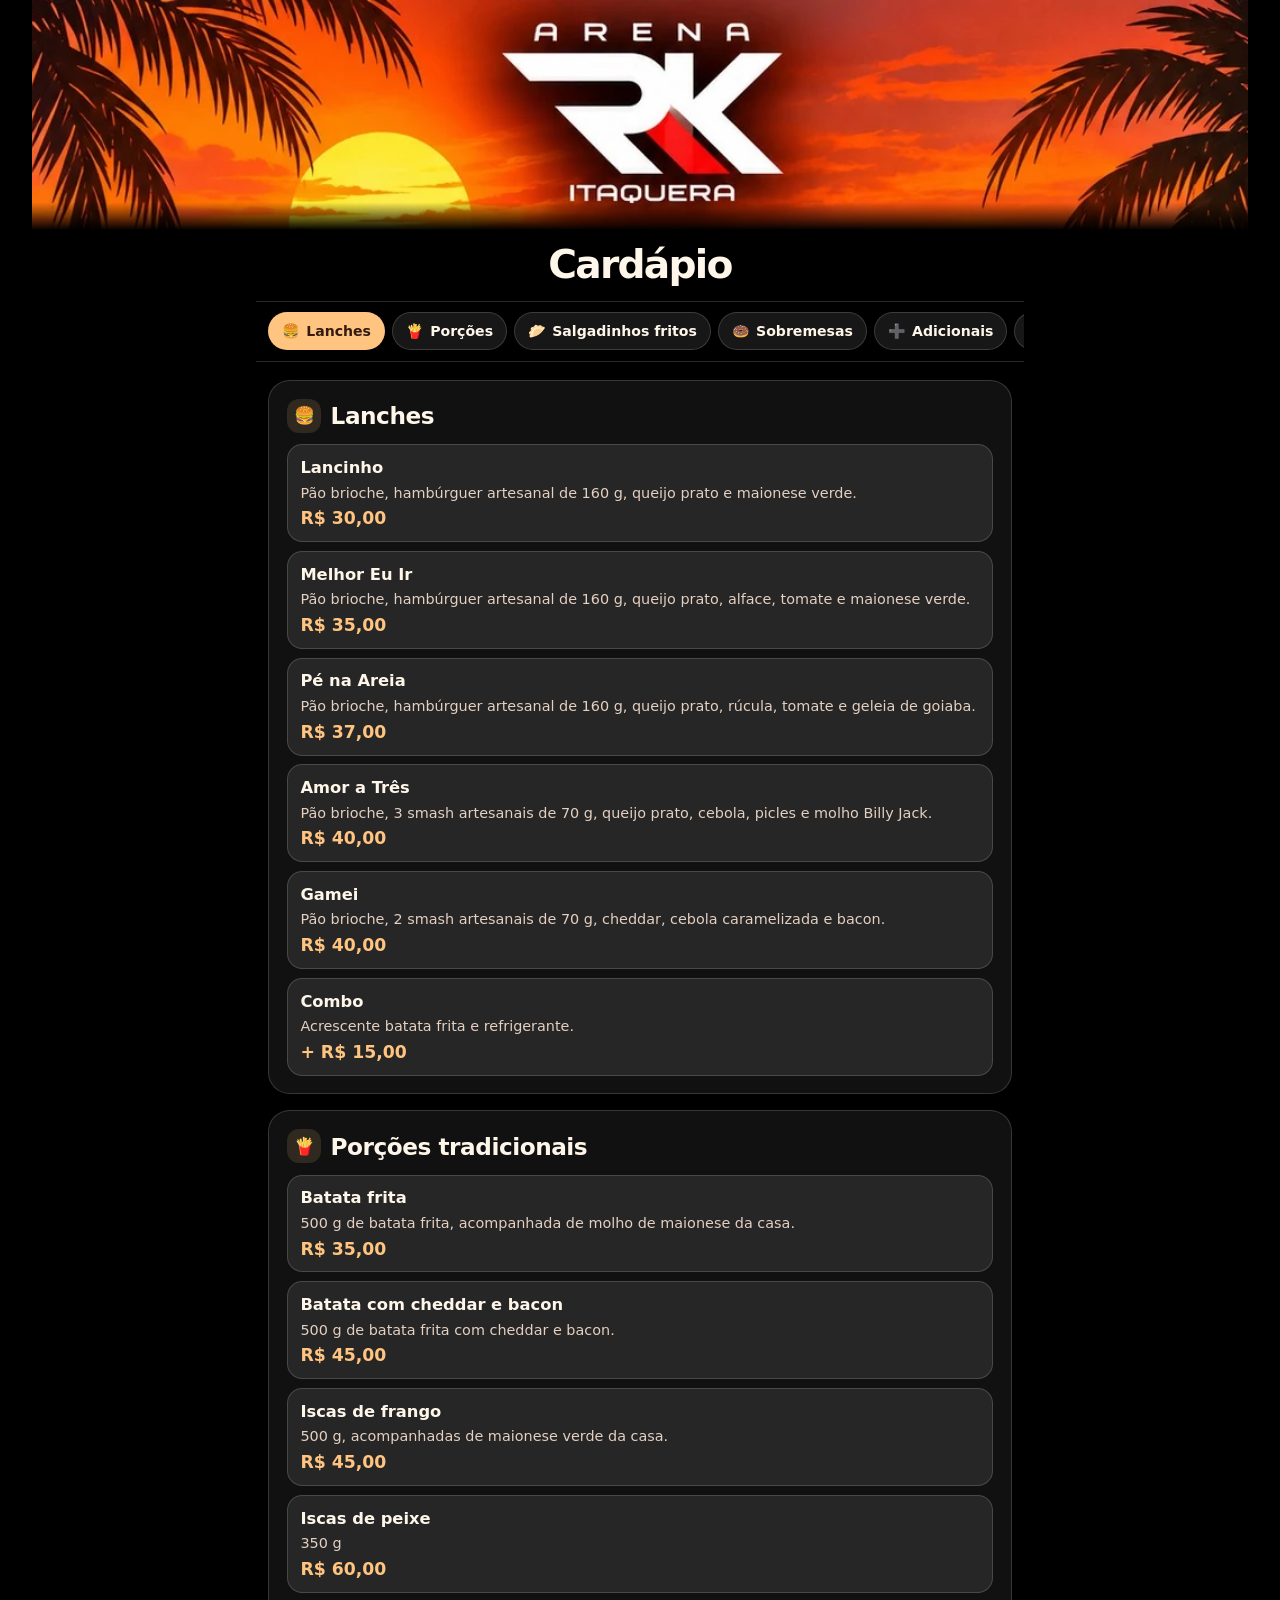
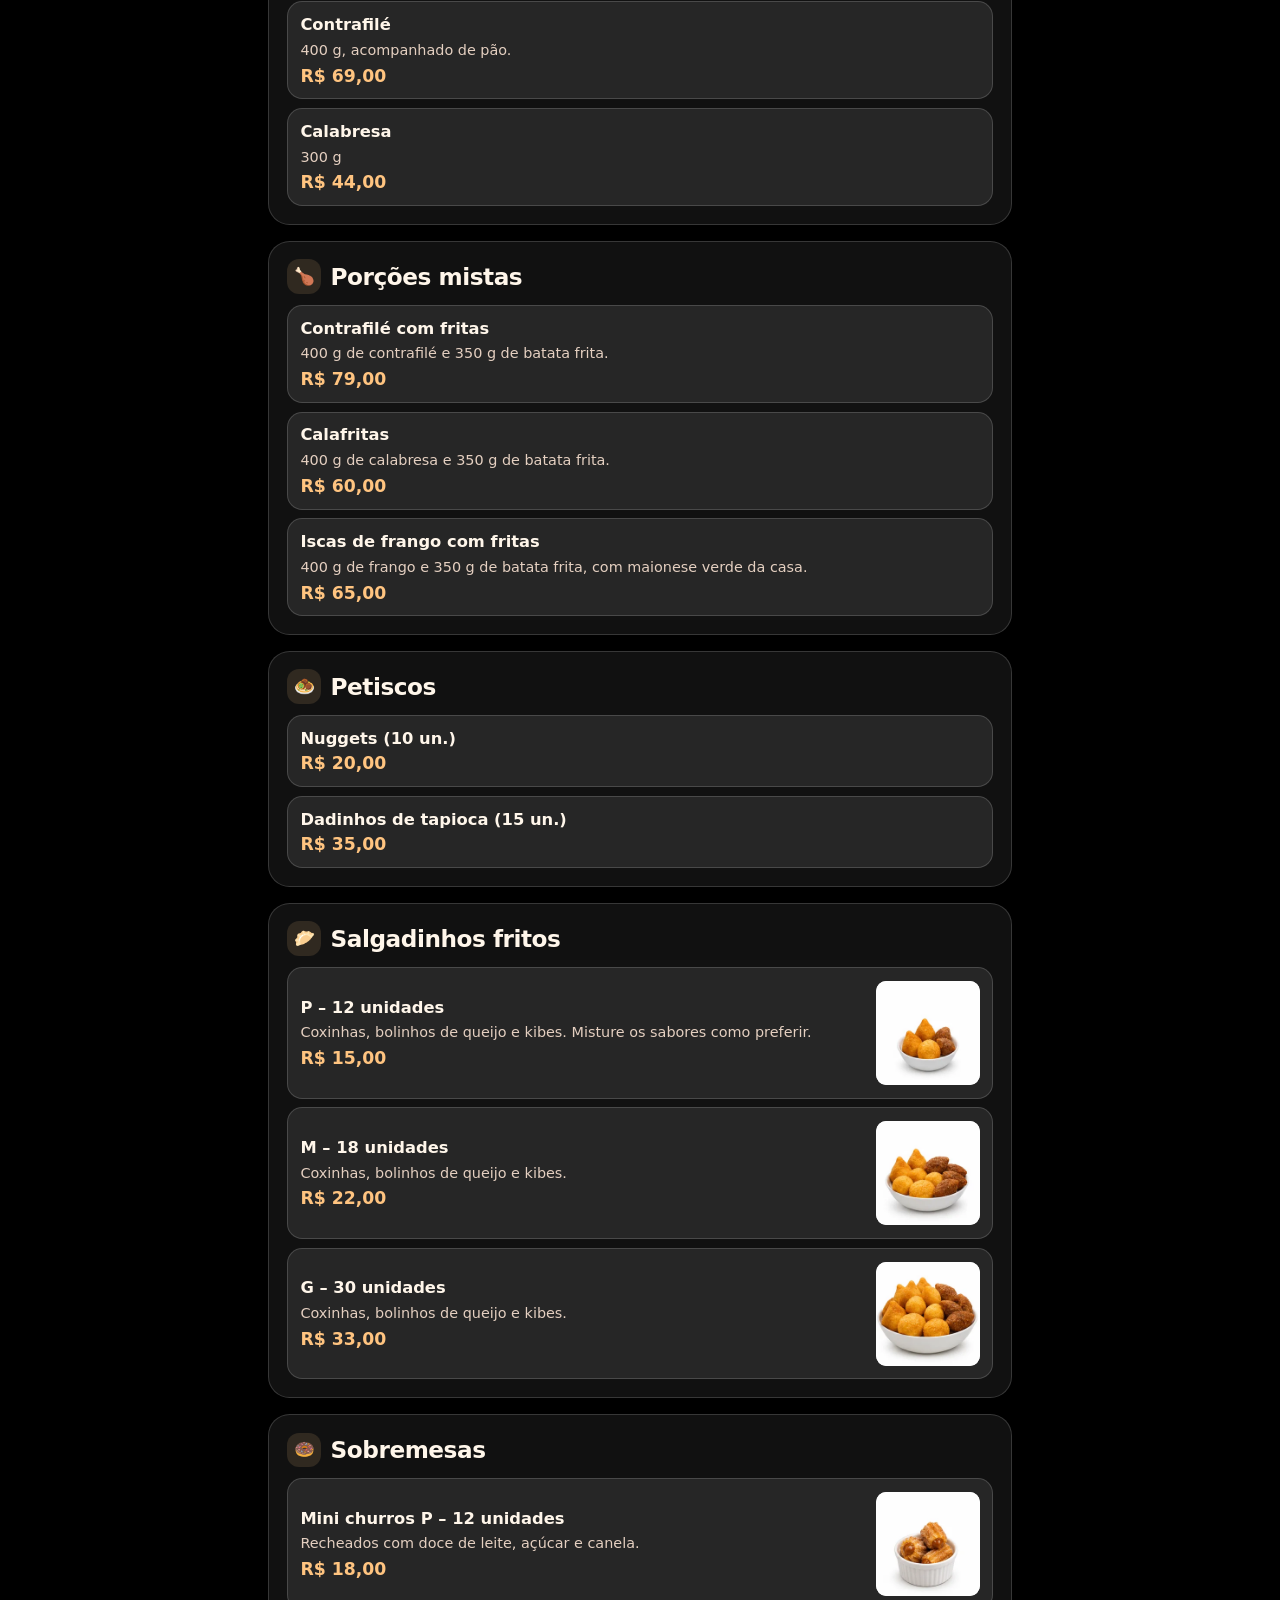
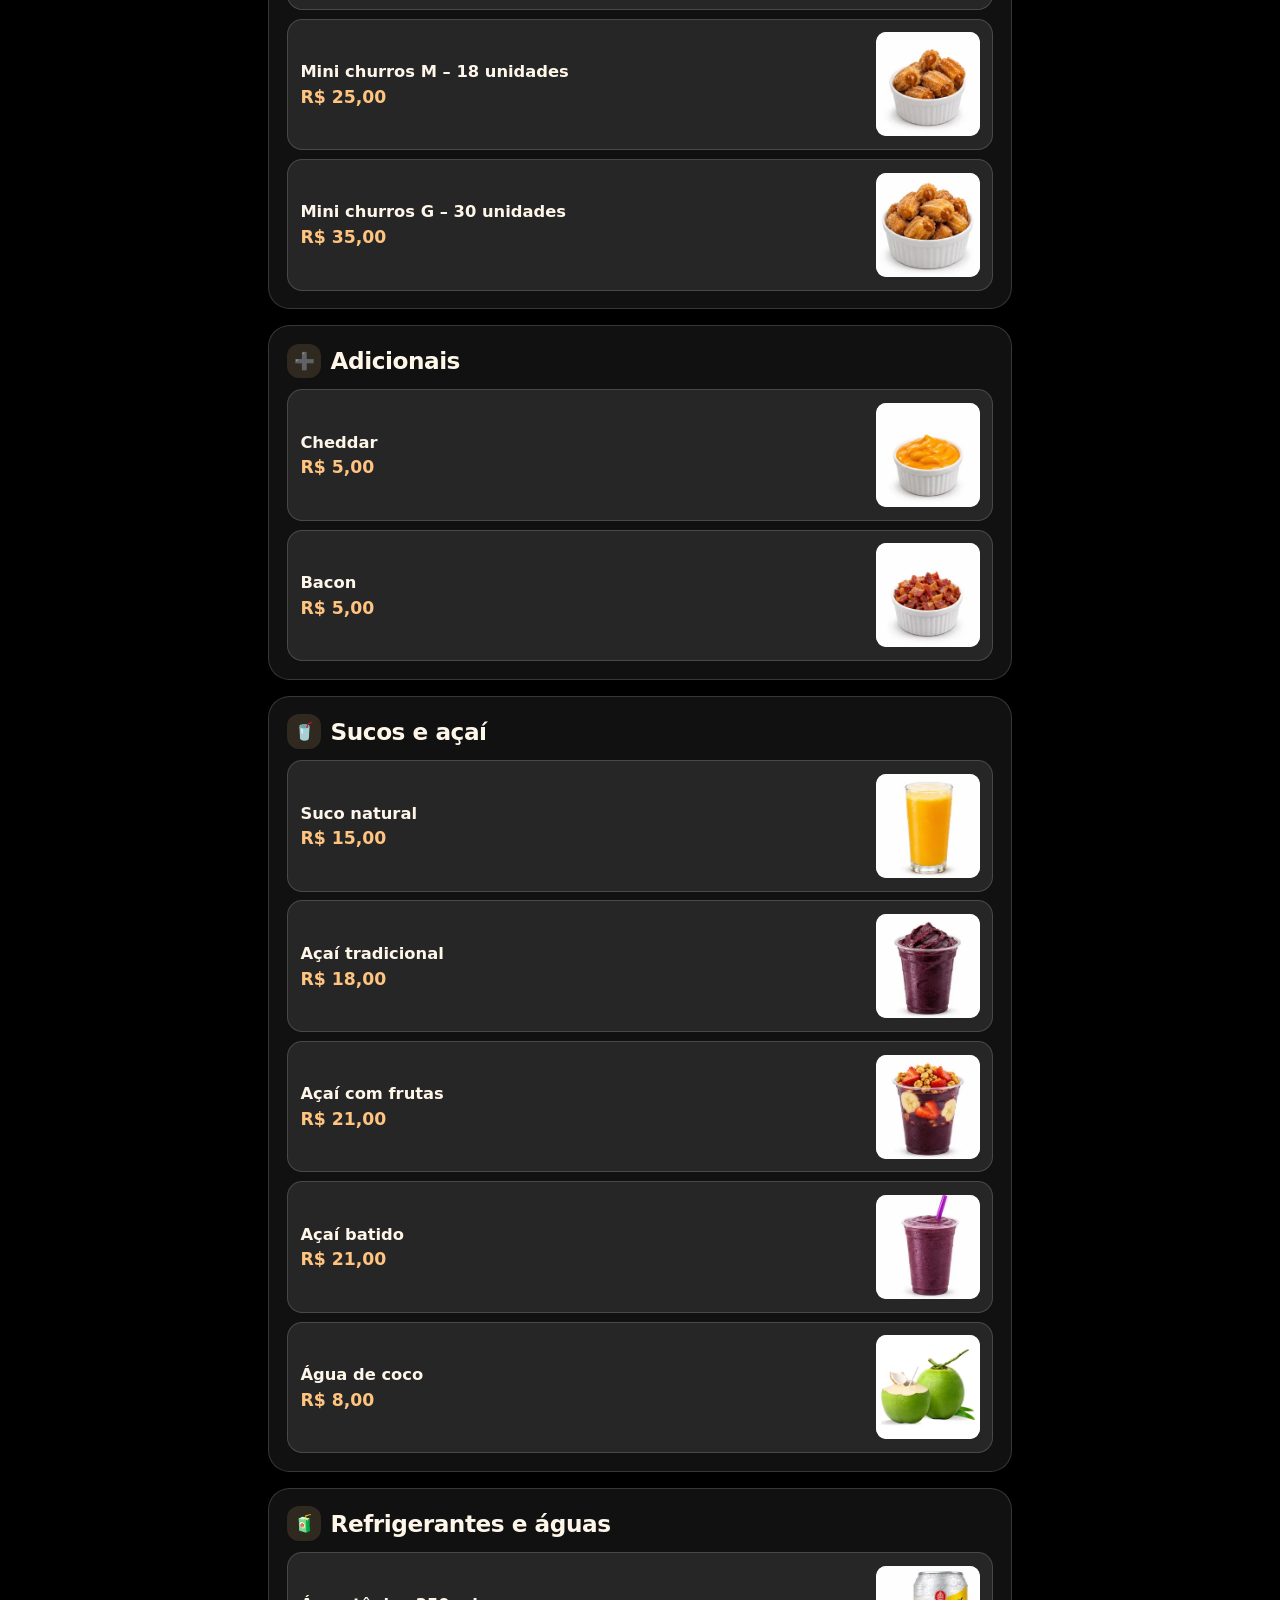
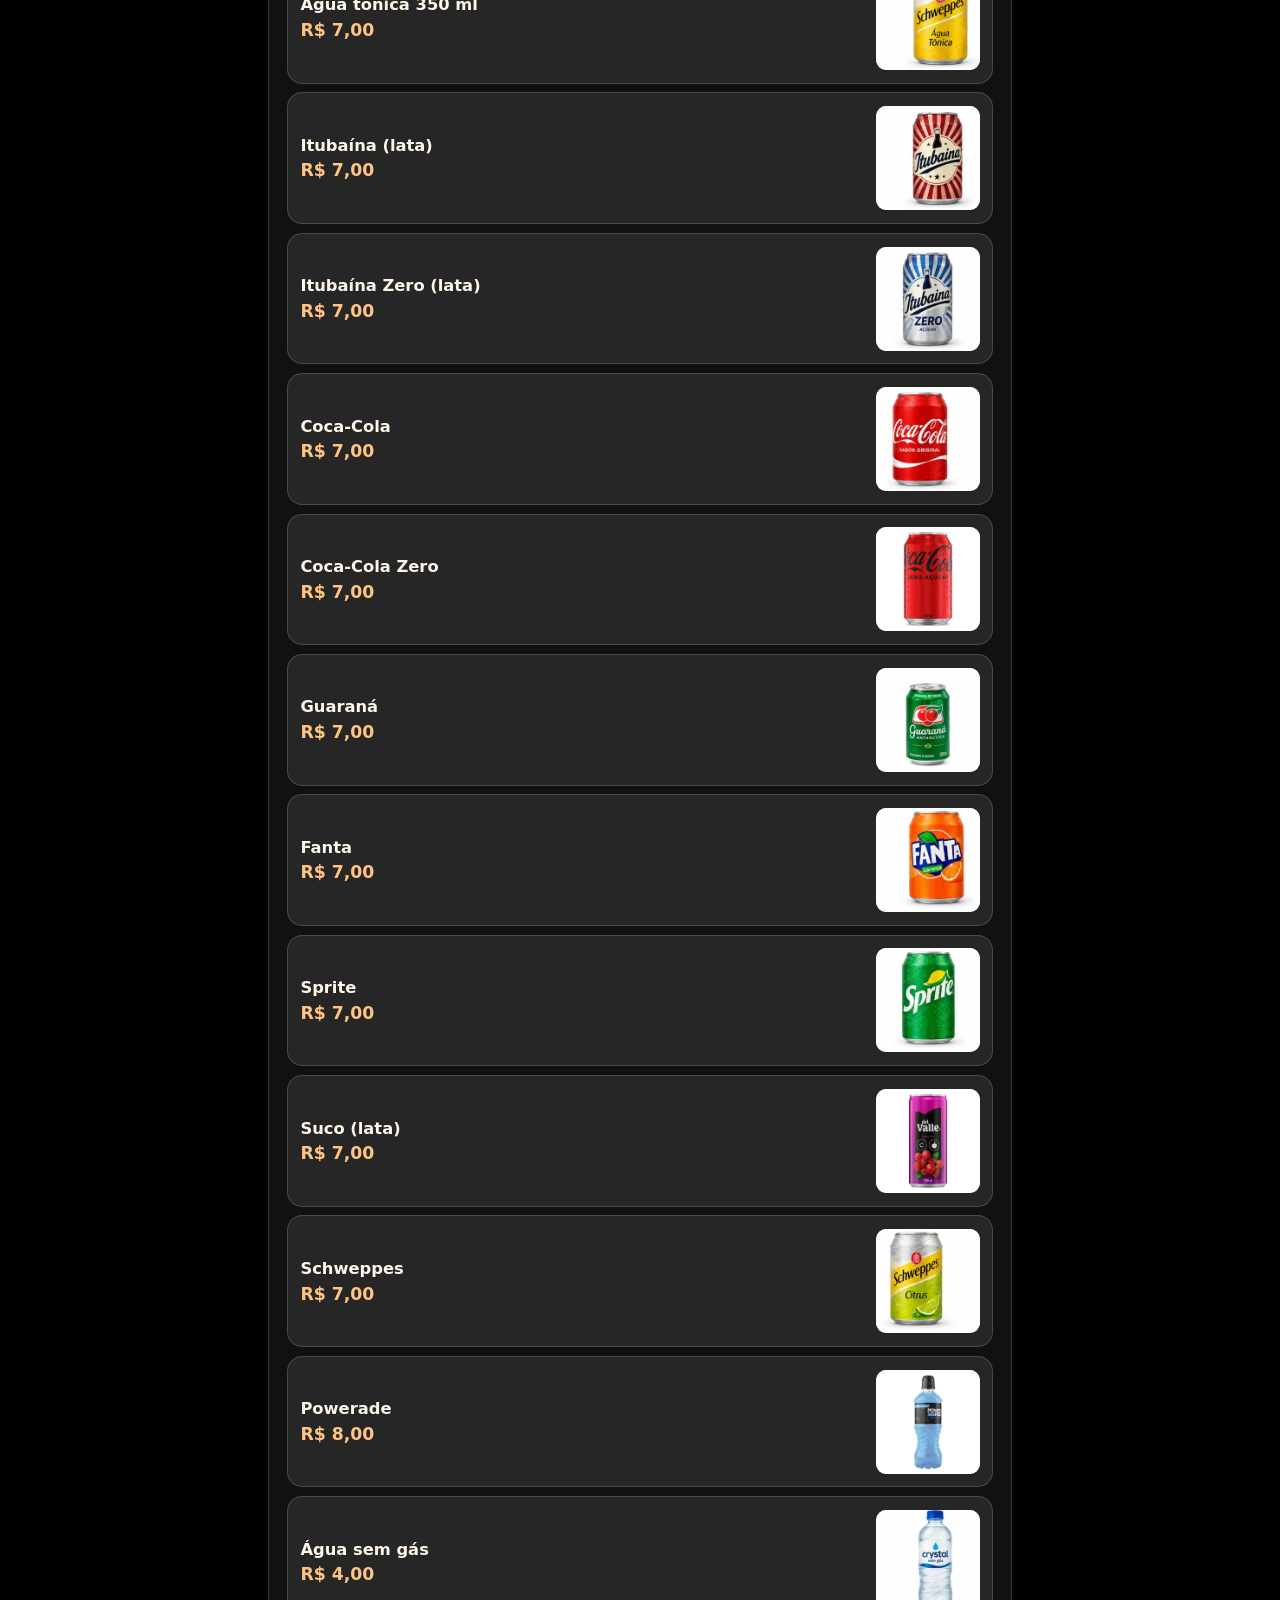
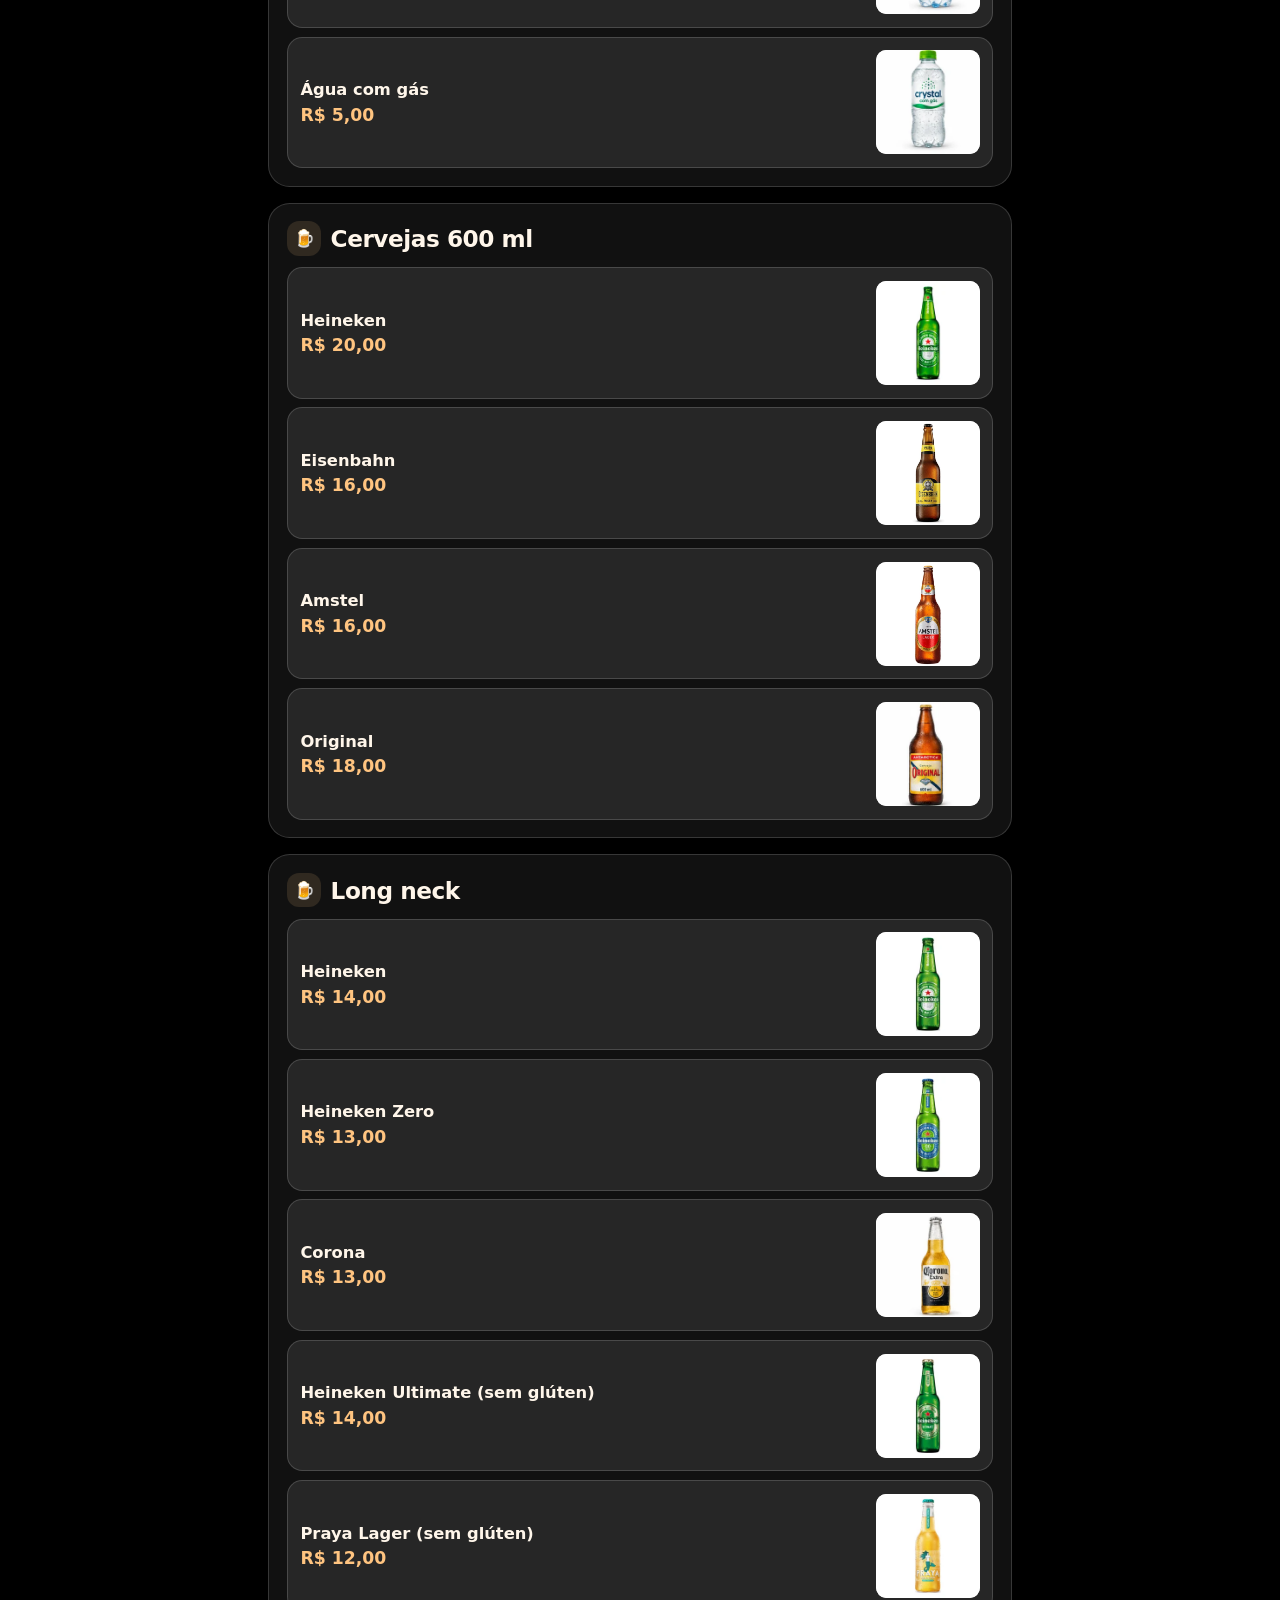
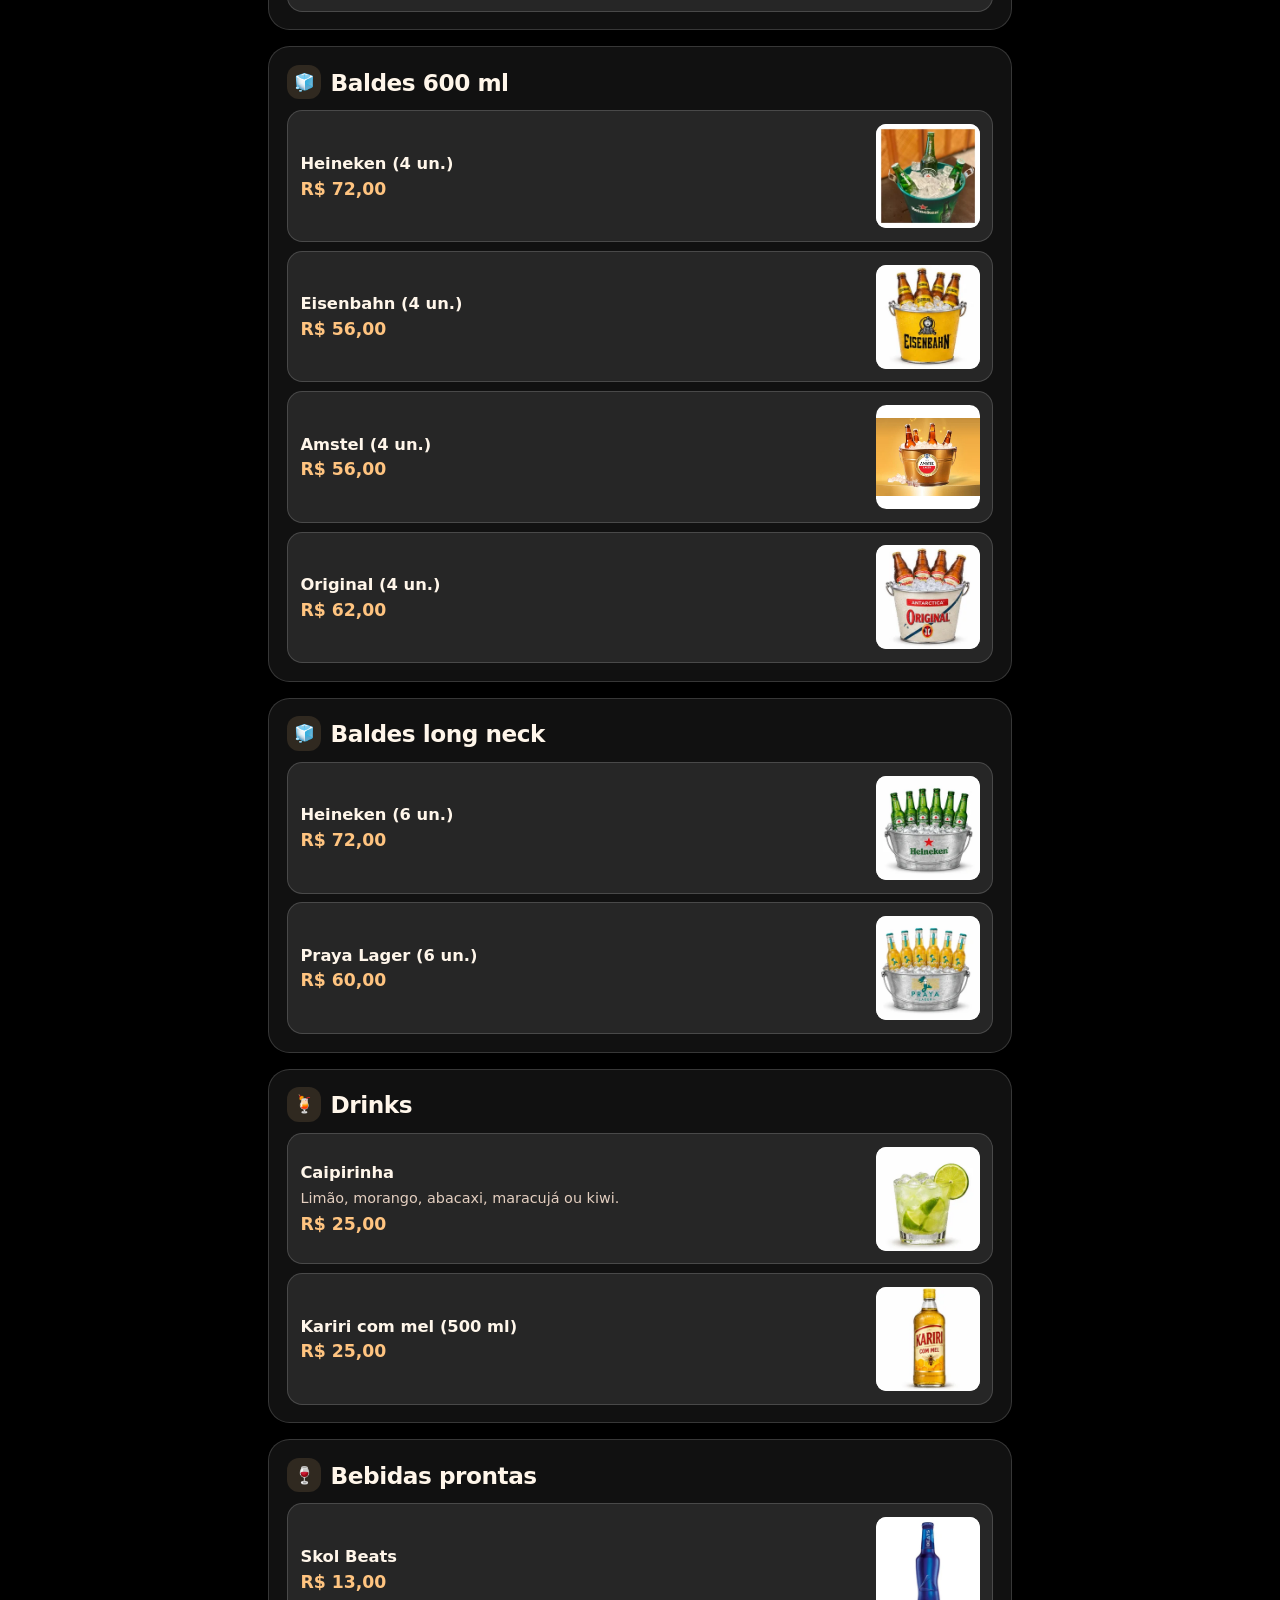
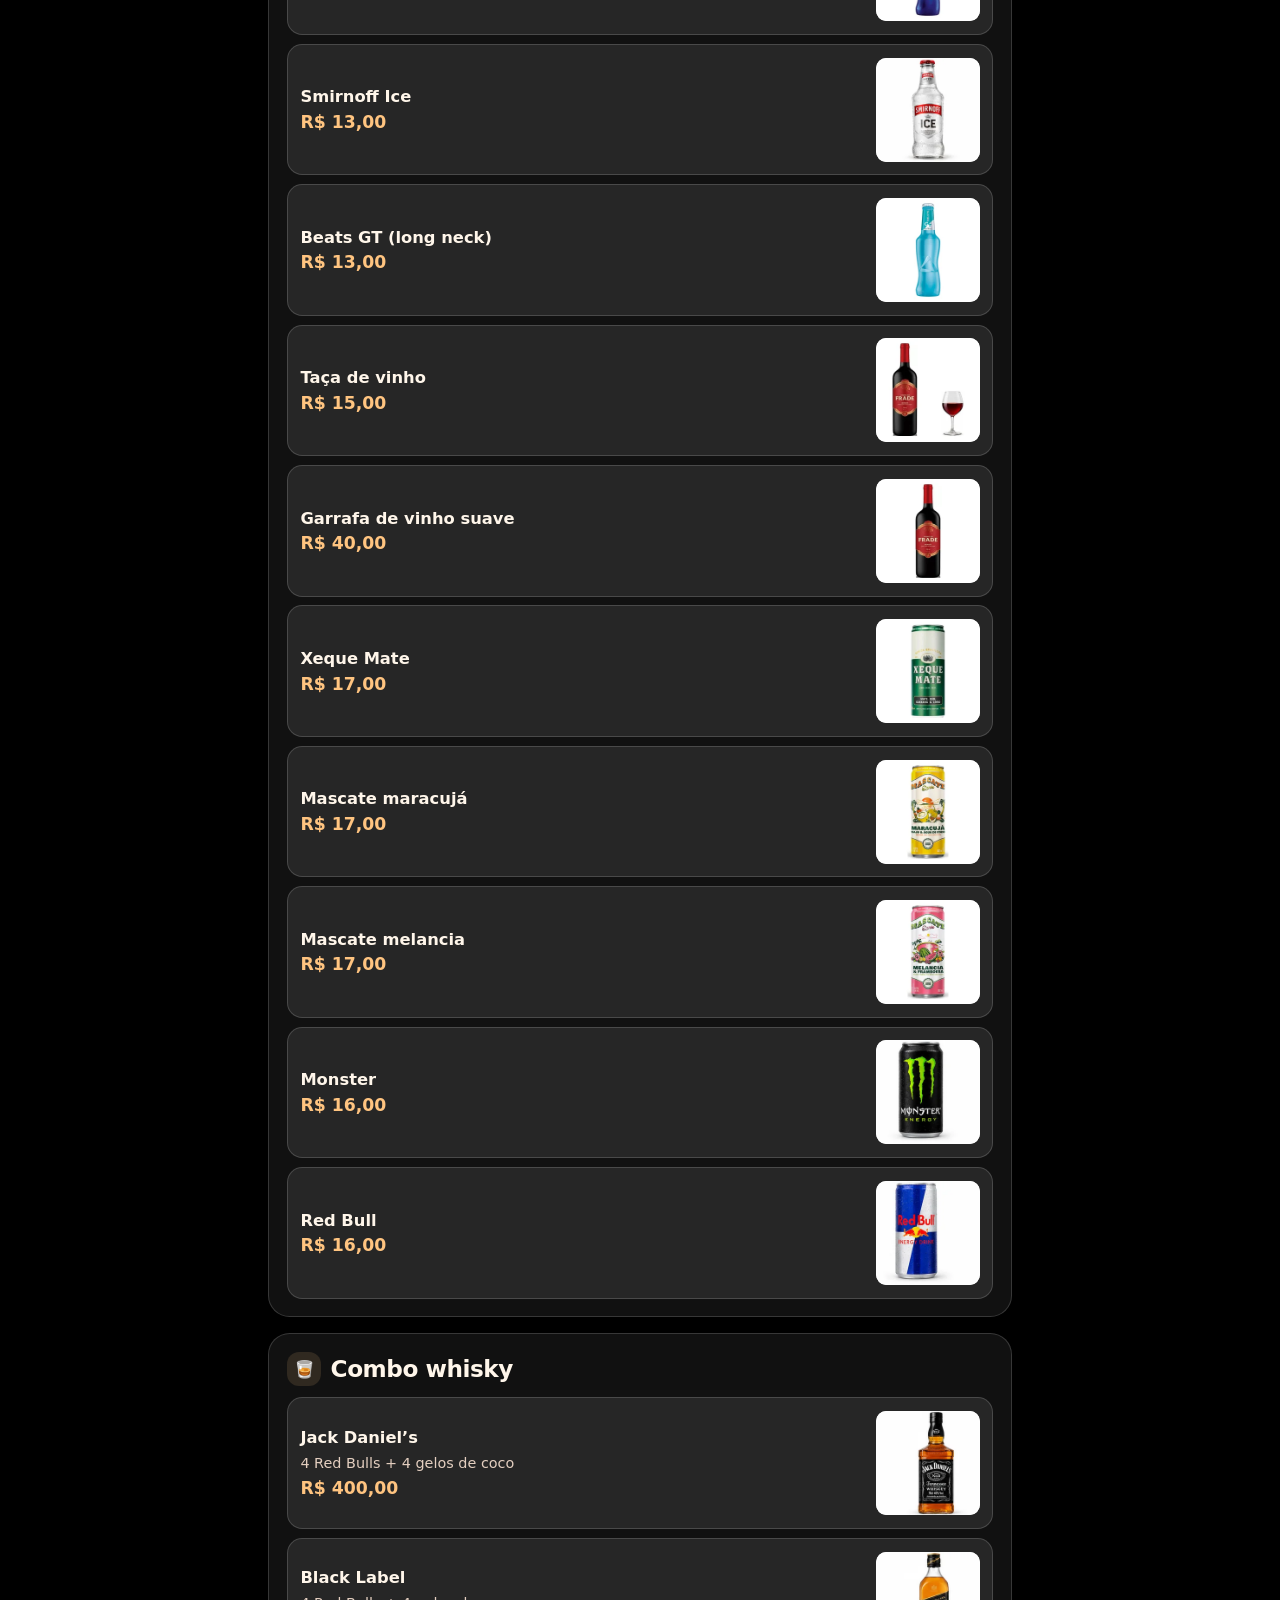
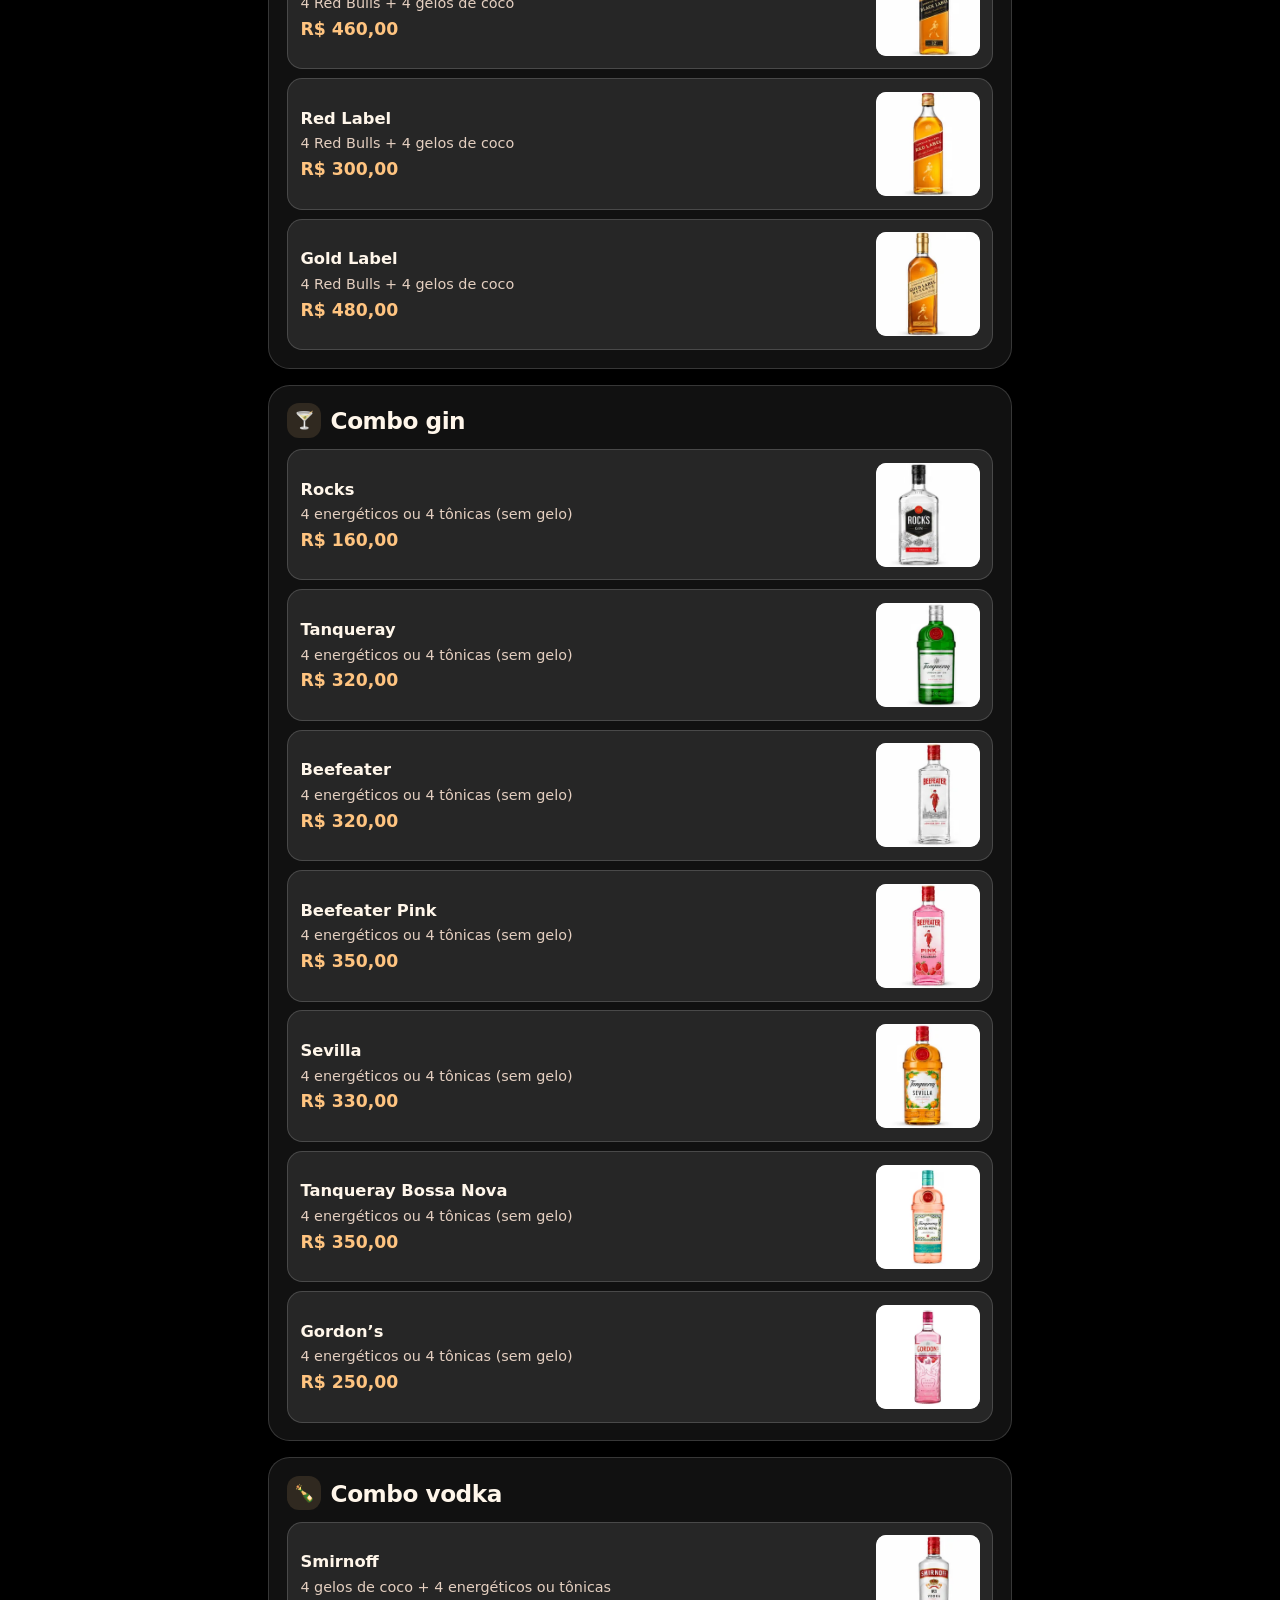
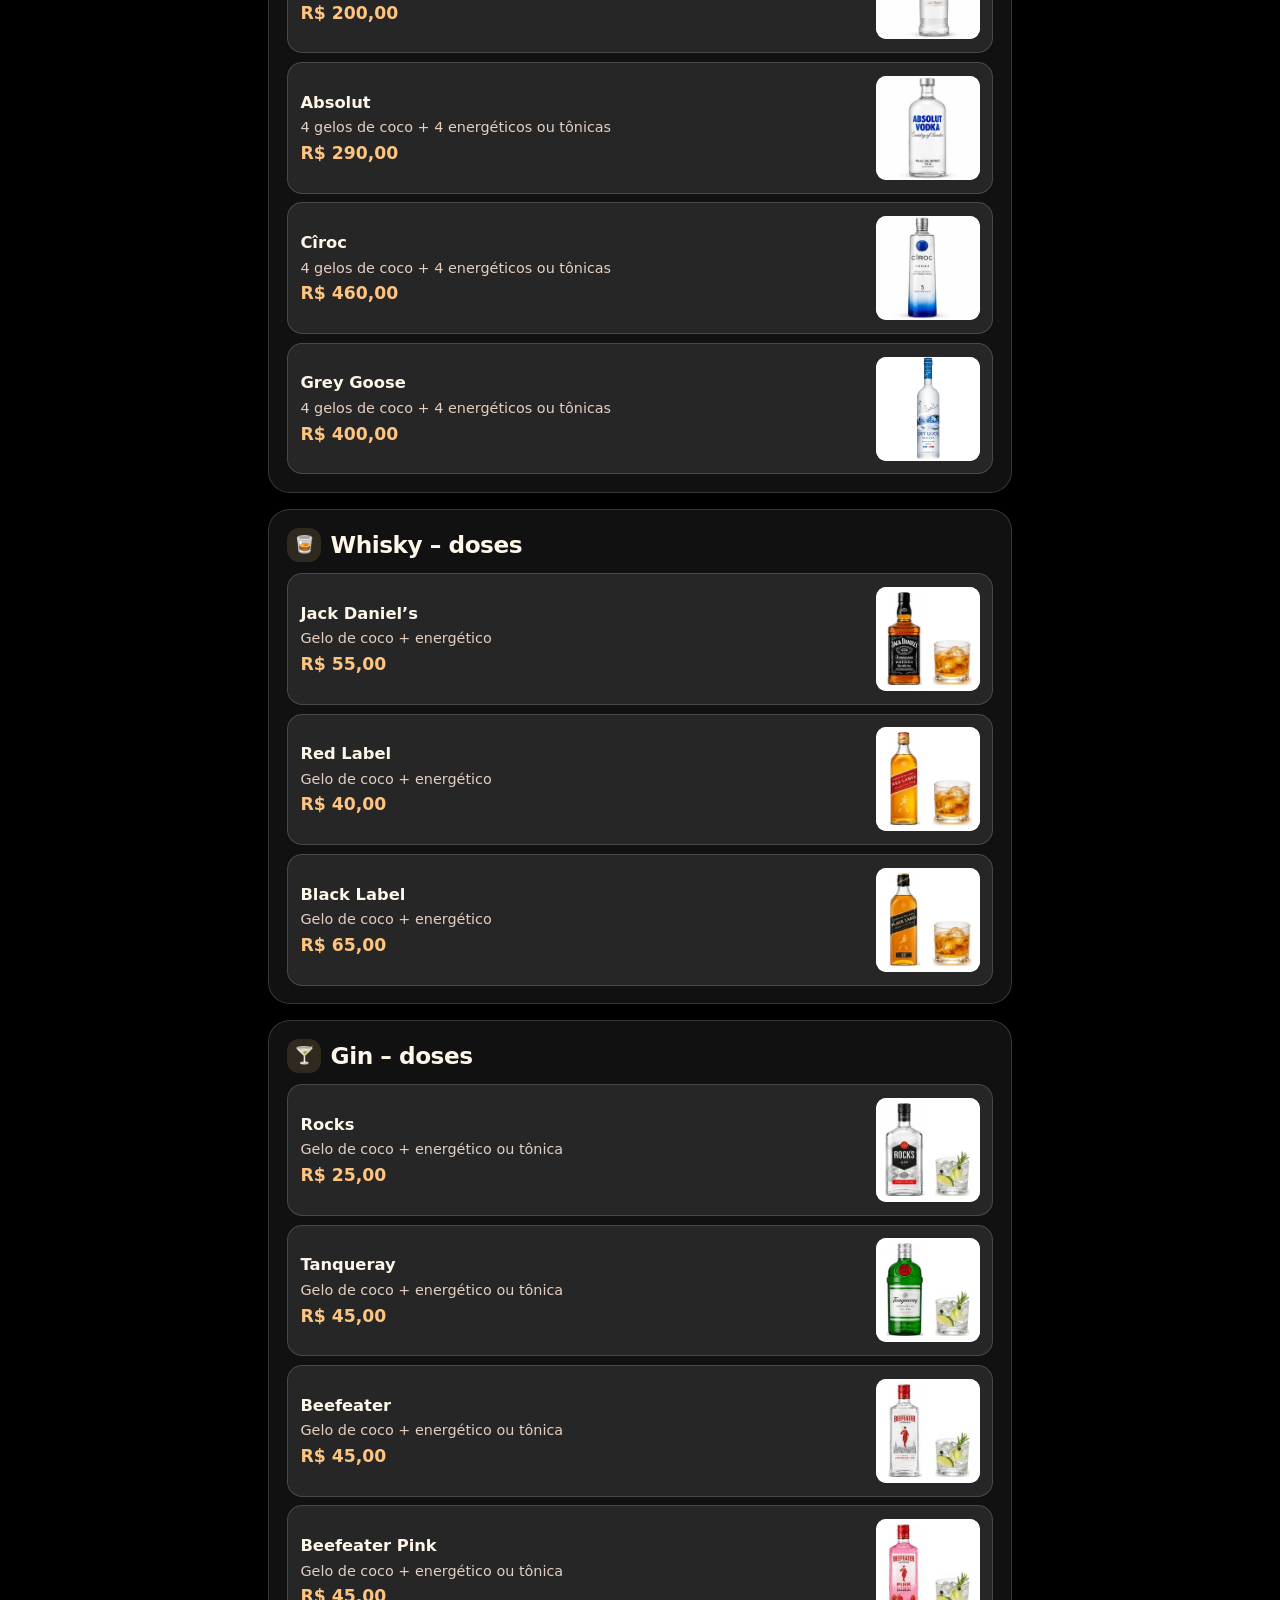
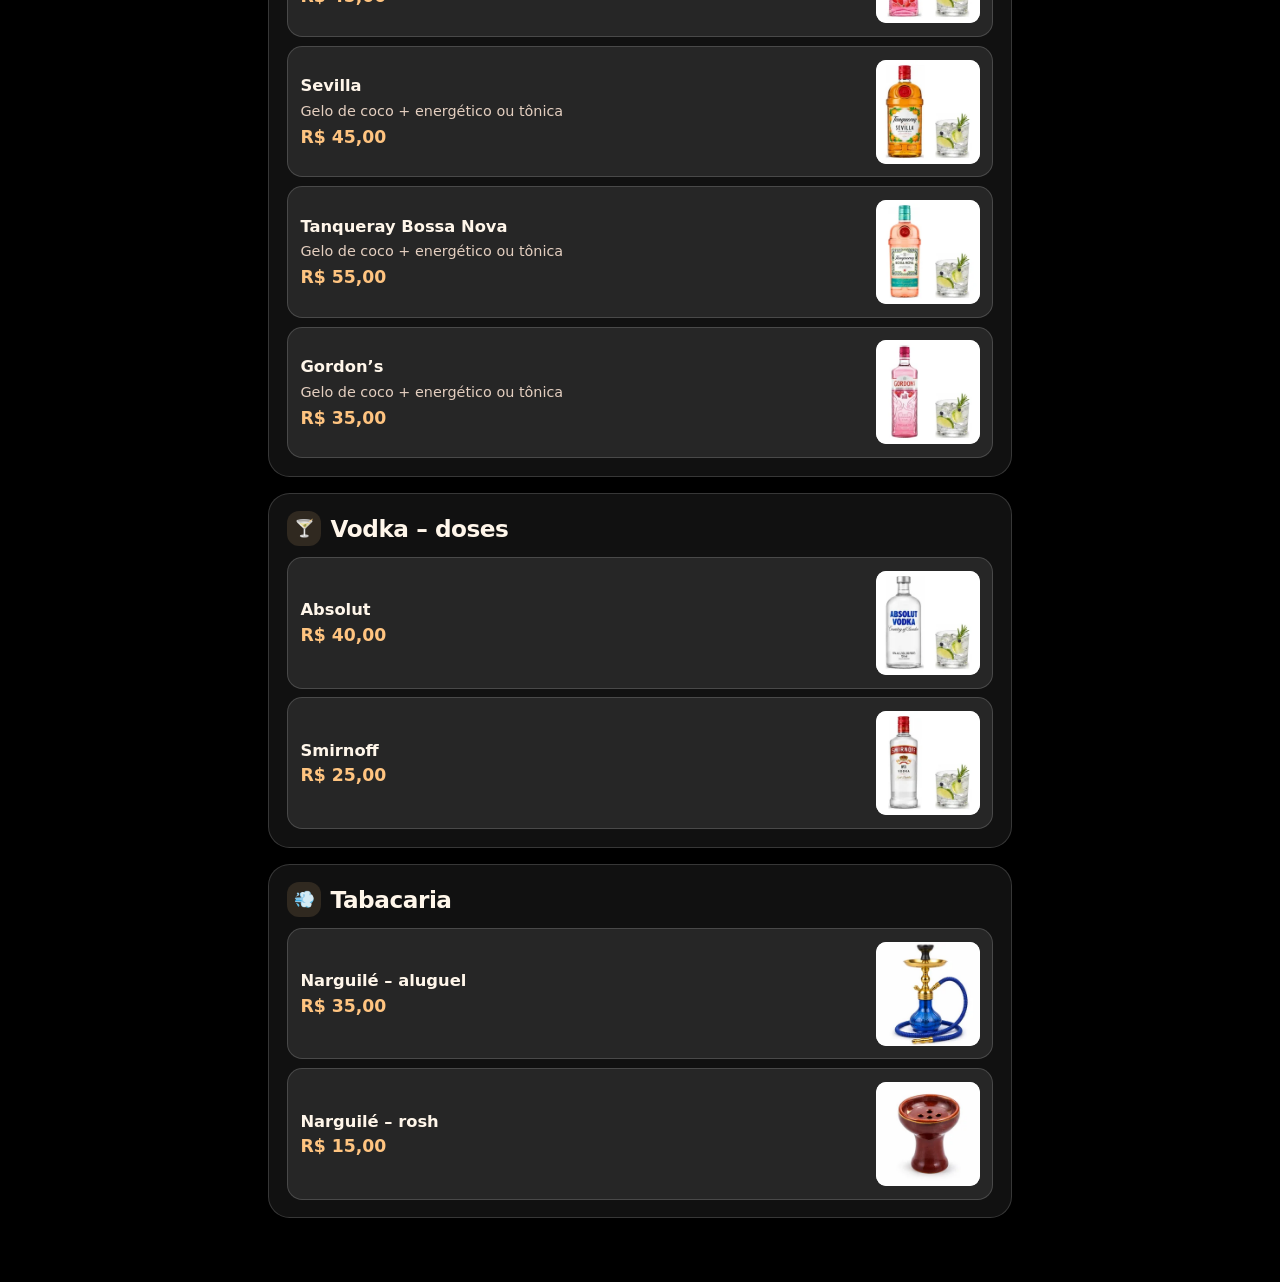
==== commit 3b9c5aa9: "Troca o fundo do cardápio para preto" ====
--- a/index.html
+++ b/index.html
@@ -3,14 +3,14 @@
 <head>
   <meta charset="utf-8">
   <meta name="viewport" content="width=device-width, initial-scale=1">
-  <meta name="theme-color" content="#191110">
+  <meta name="theme-color" content="#000000">
   <title>Cardápio | Arena RK</title>
   <style>
     :root {
       color-scheme: dark;
-      --surface: rgba(37, 26, 24, .72);
-      --surface-raised: rgba(255, 239, 214, .09);
-      --line: rgba(255, 224, 192, .16);
+      --surface: rgba(24, 24, 24, .72);
+      --surface-raised: rgba(255, 255, 255, .09);
+      --line: rgba(255, 255, 255, .16);
       --text: #fff6ea;
       --muted: #e4cfc0;
       --accent: #ffc480;
@@ -23,9 +23,7 @@
       margin: 0;
       color: var(--text);
       font-family: system-ui, sans-serif;
-      background: radial-gradient(ellipse at 15% 8%, #552a22, transparent 52%),
-        radial-gradient(ellipse at 80% 65%, #302127, transparent 56%), #171110;
-      background-attachment: fixed;
+      background: #000;
     }
     header { position: relative; max-width: 76rem; margin: auto; text-align: center; }
     .brand {
@@ -49,7 +47,7 @@
       max-width: 48rem;
       margin: 0 auto;
       border-block: 1px solid var(--line);
-      background: rgba(27, 19, 18, .90);
+      background: rgba(0, 0, 0, .90);
       backdrop-filter: blur(16px);
     }
     nav ul {
@@ -75,7 +73,7 @@
       font-size: .88rem;
       font-weight: 650;
     }
-    nav a:hover { background: rgba(255, 239, 214, .16); }
+    nav a:hover { background: rgba(255, 255, 255, .16); }
     nav a[aria-current] { border-color: transparent; background: var(--accent); color: var(--accent-ink); }
     a:focus-visible { outline: 2px solid var(--accent); outline-offset: 2px; }
     main { max-width: 48rem; margin: 0 auto; padding: 1.15rem .75rem 3rem; }
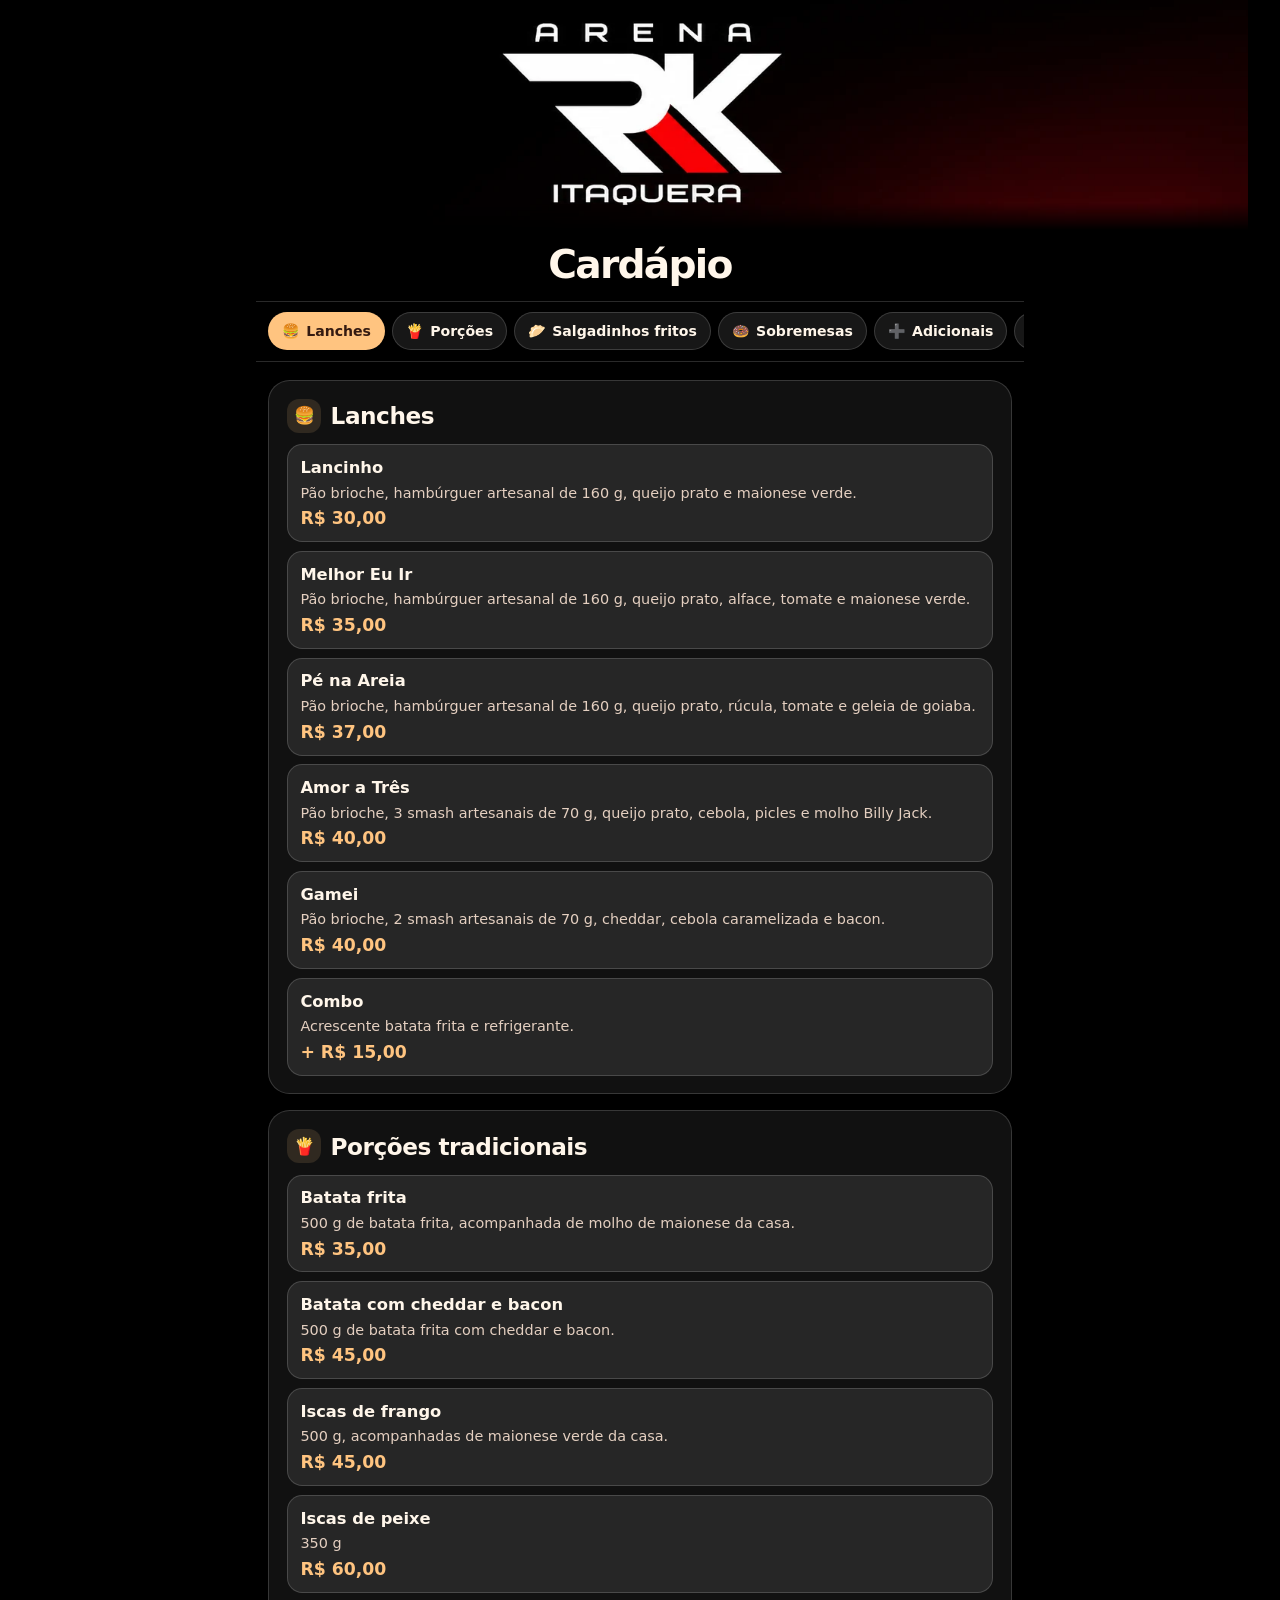
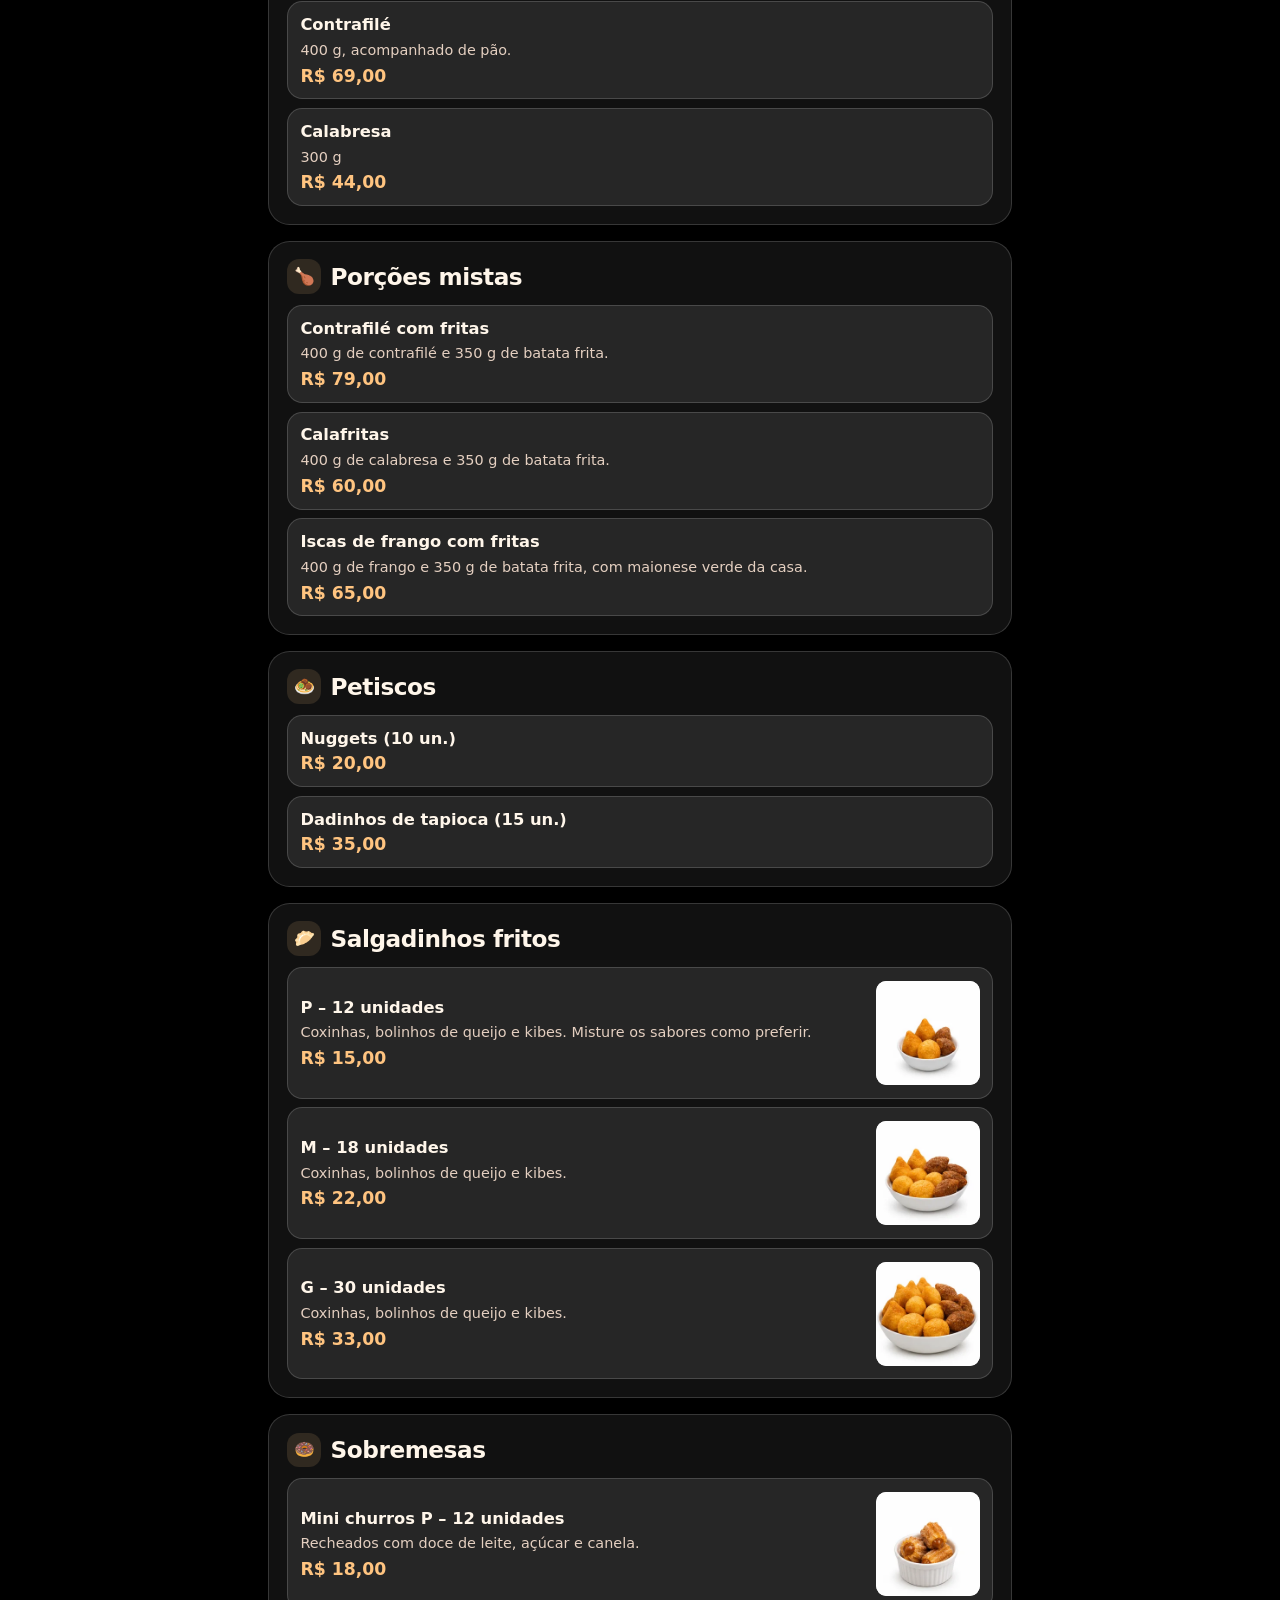
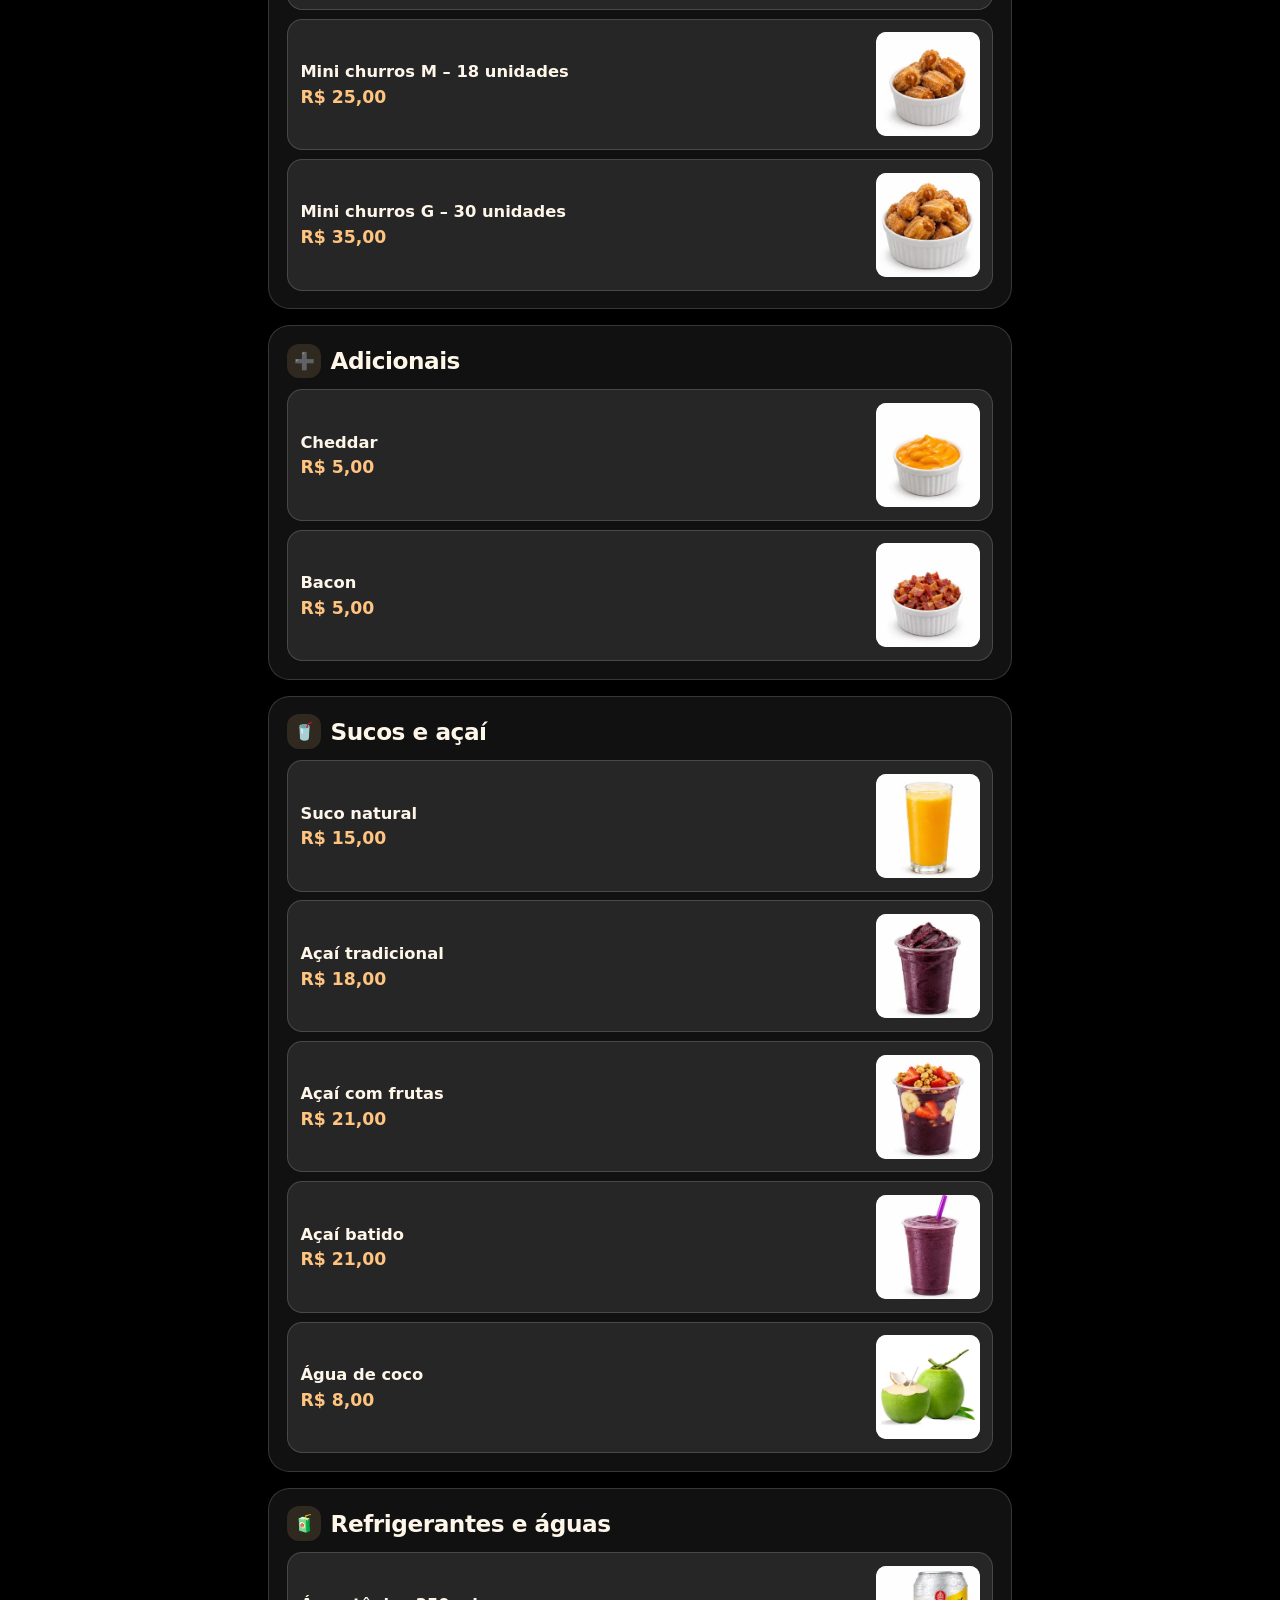
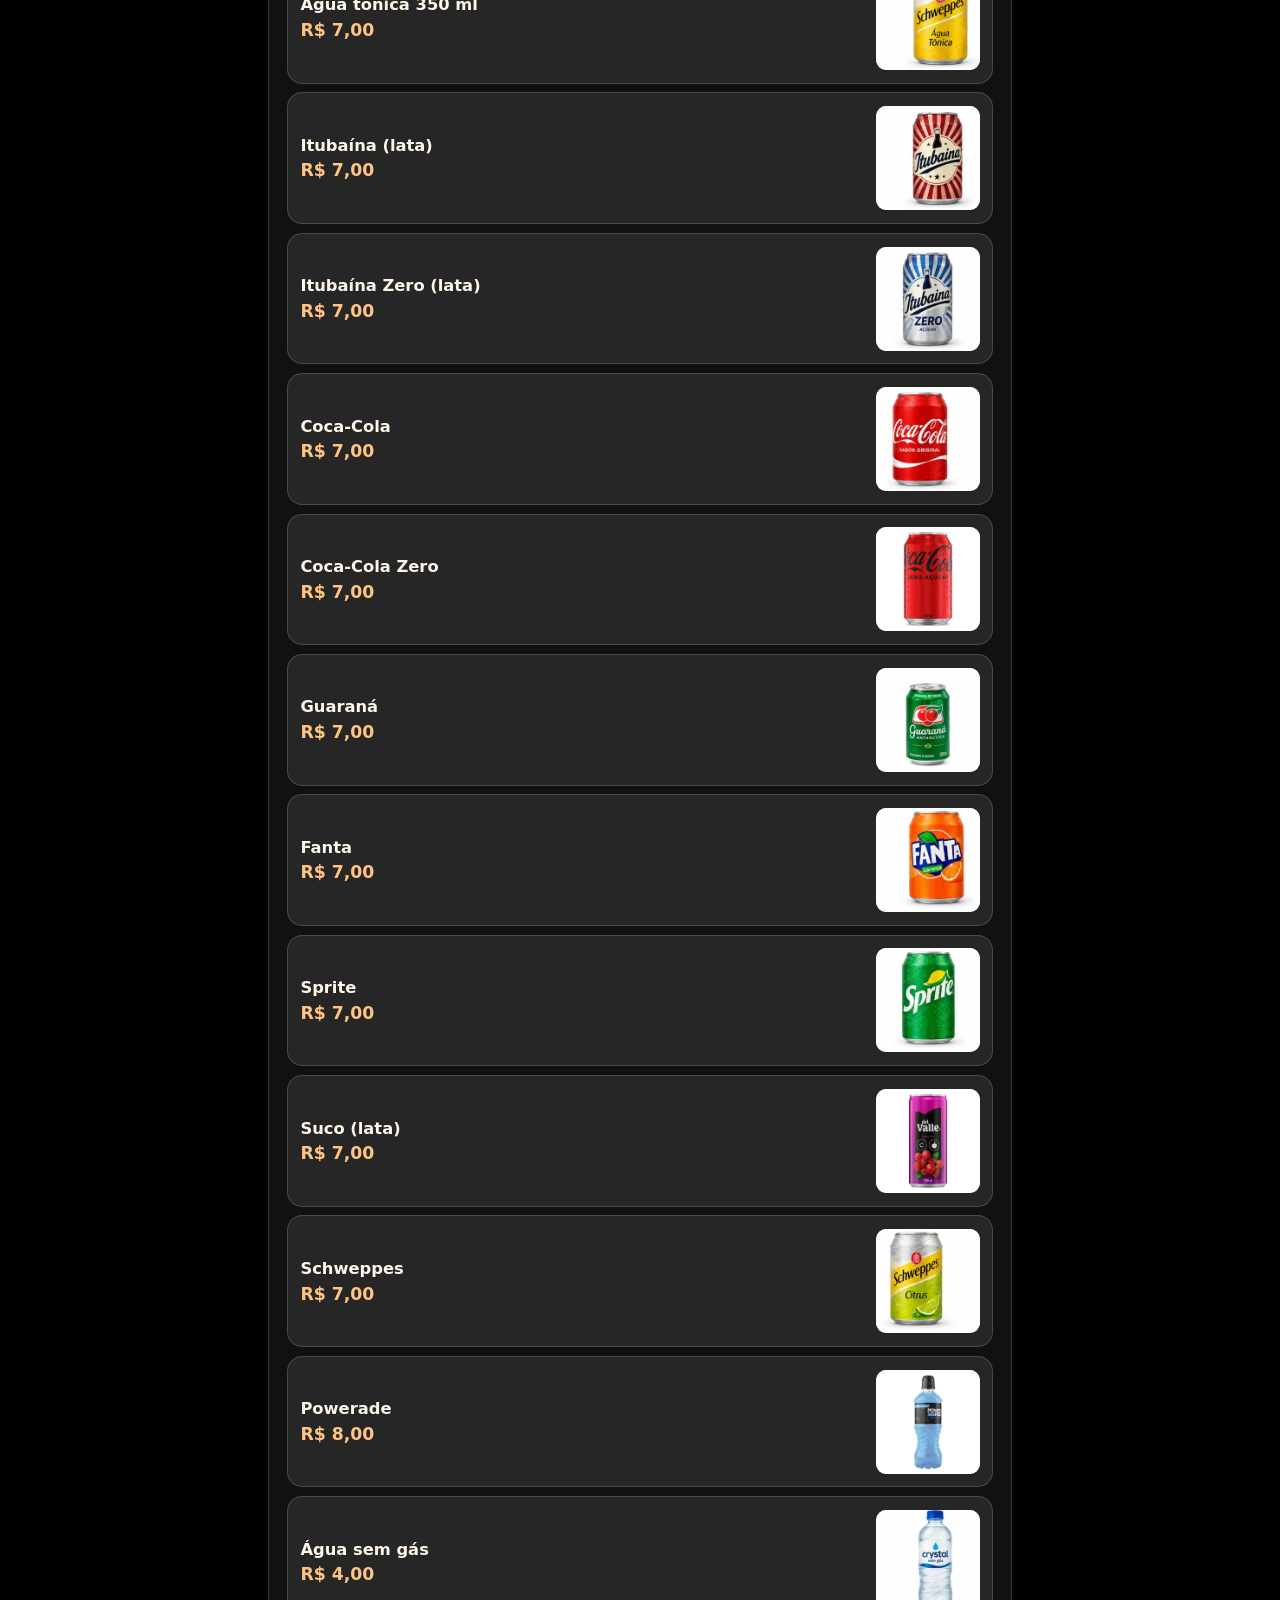
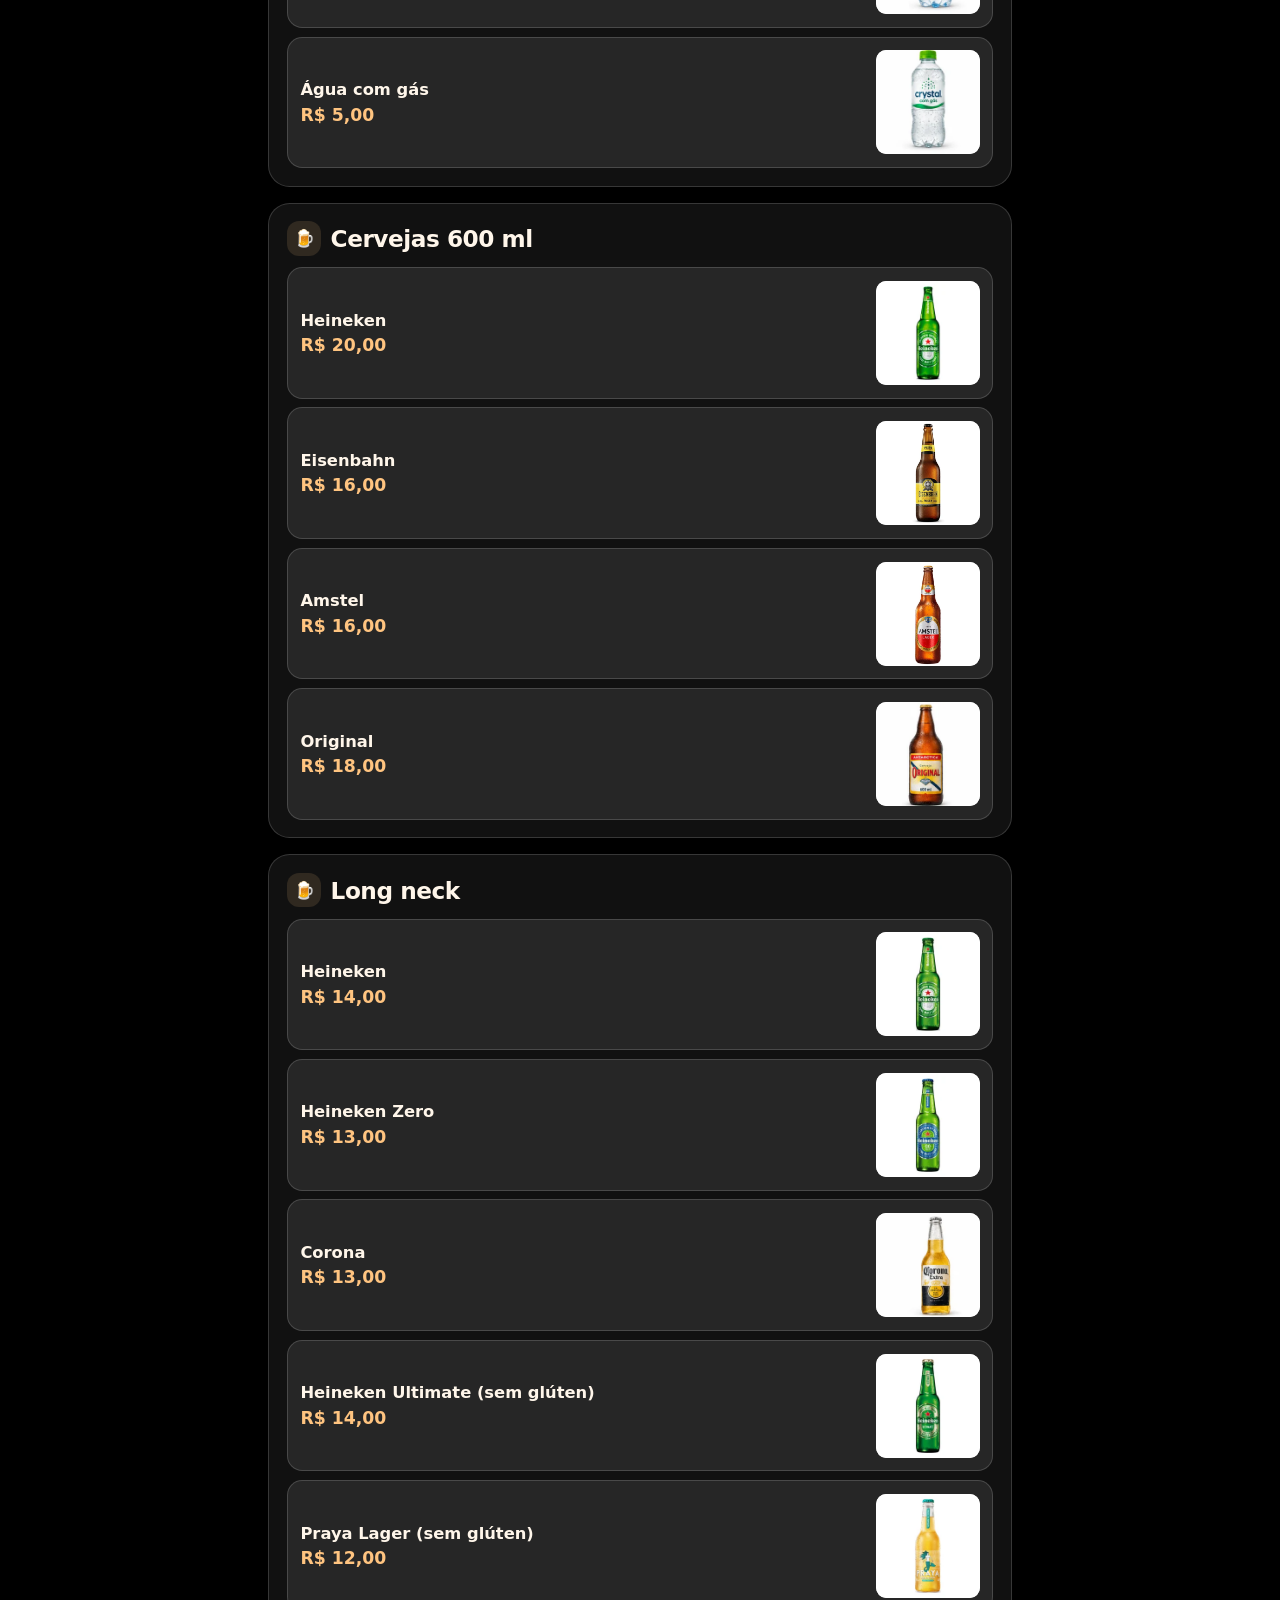
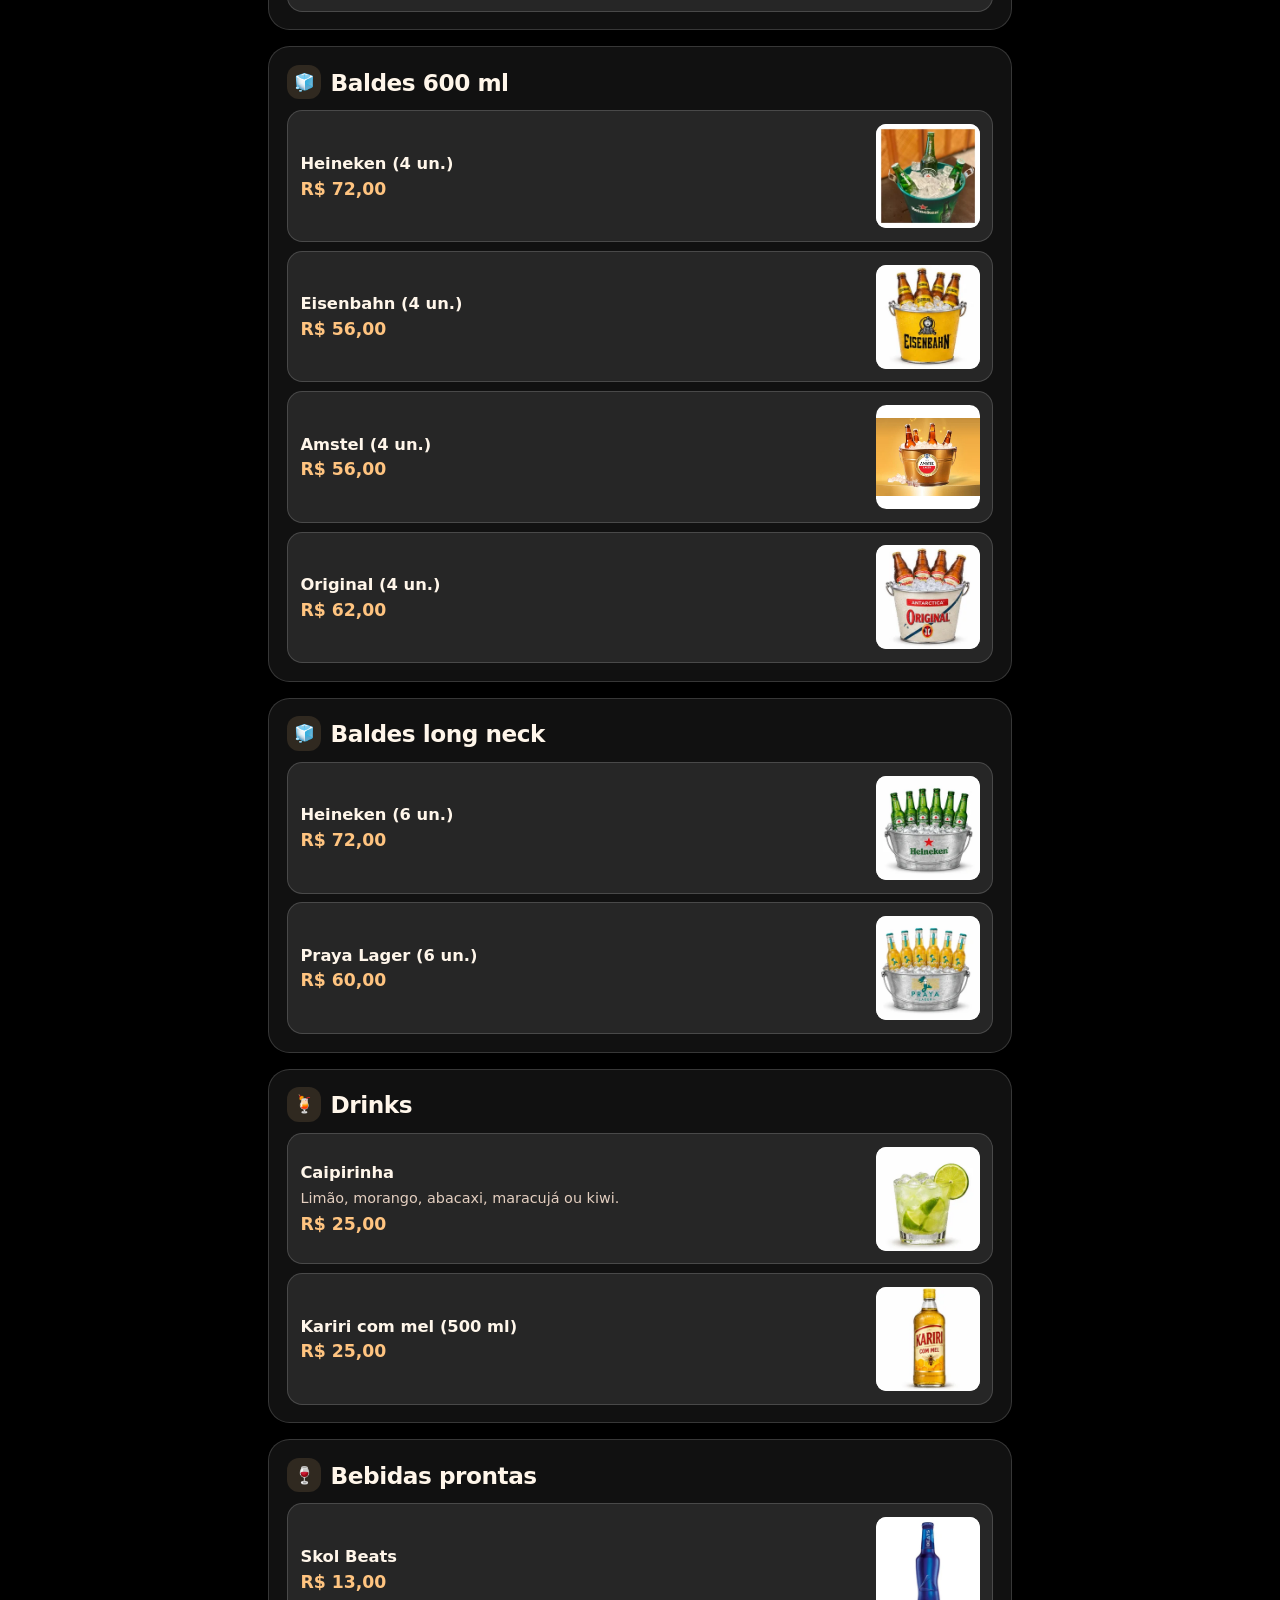
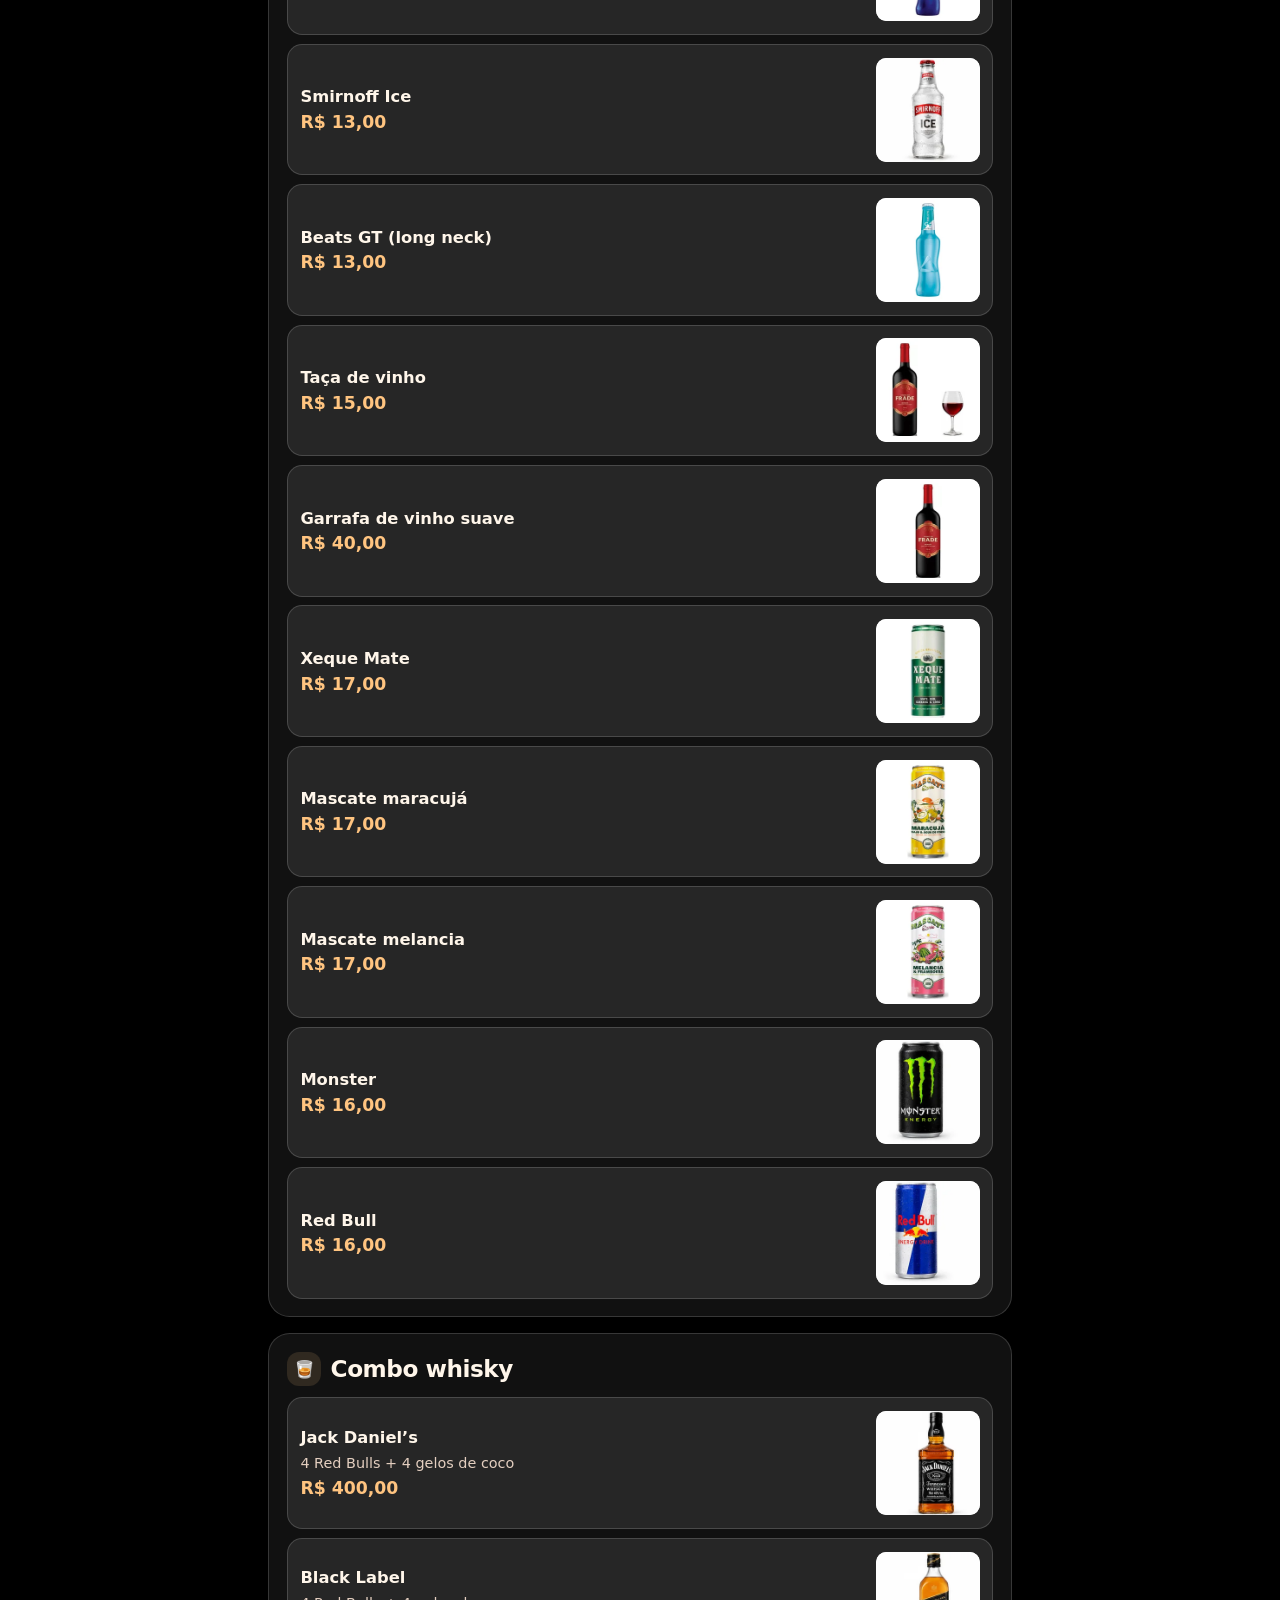
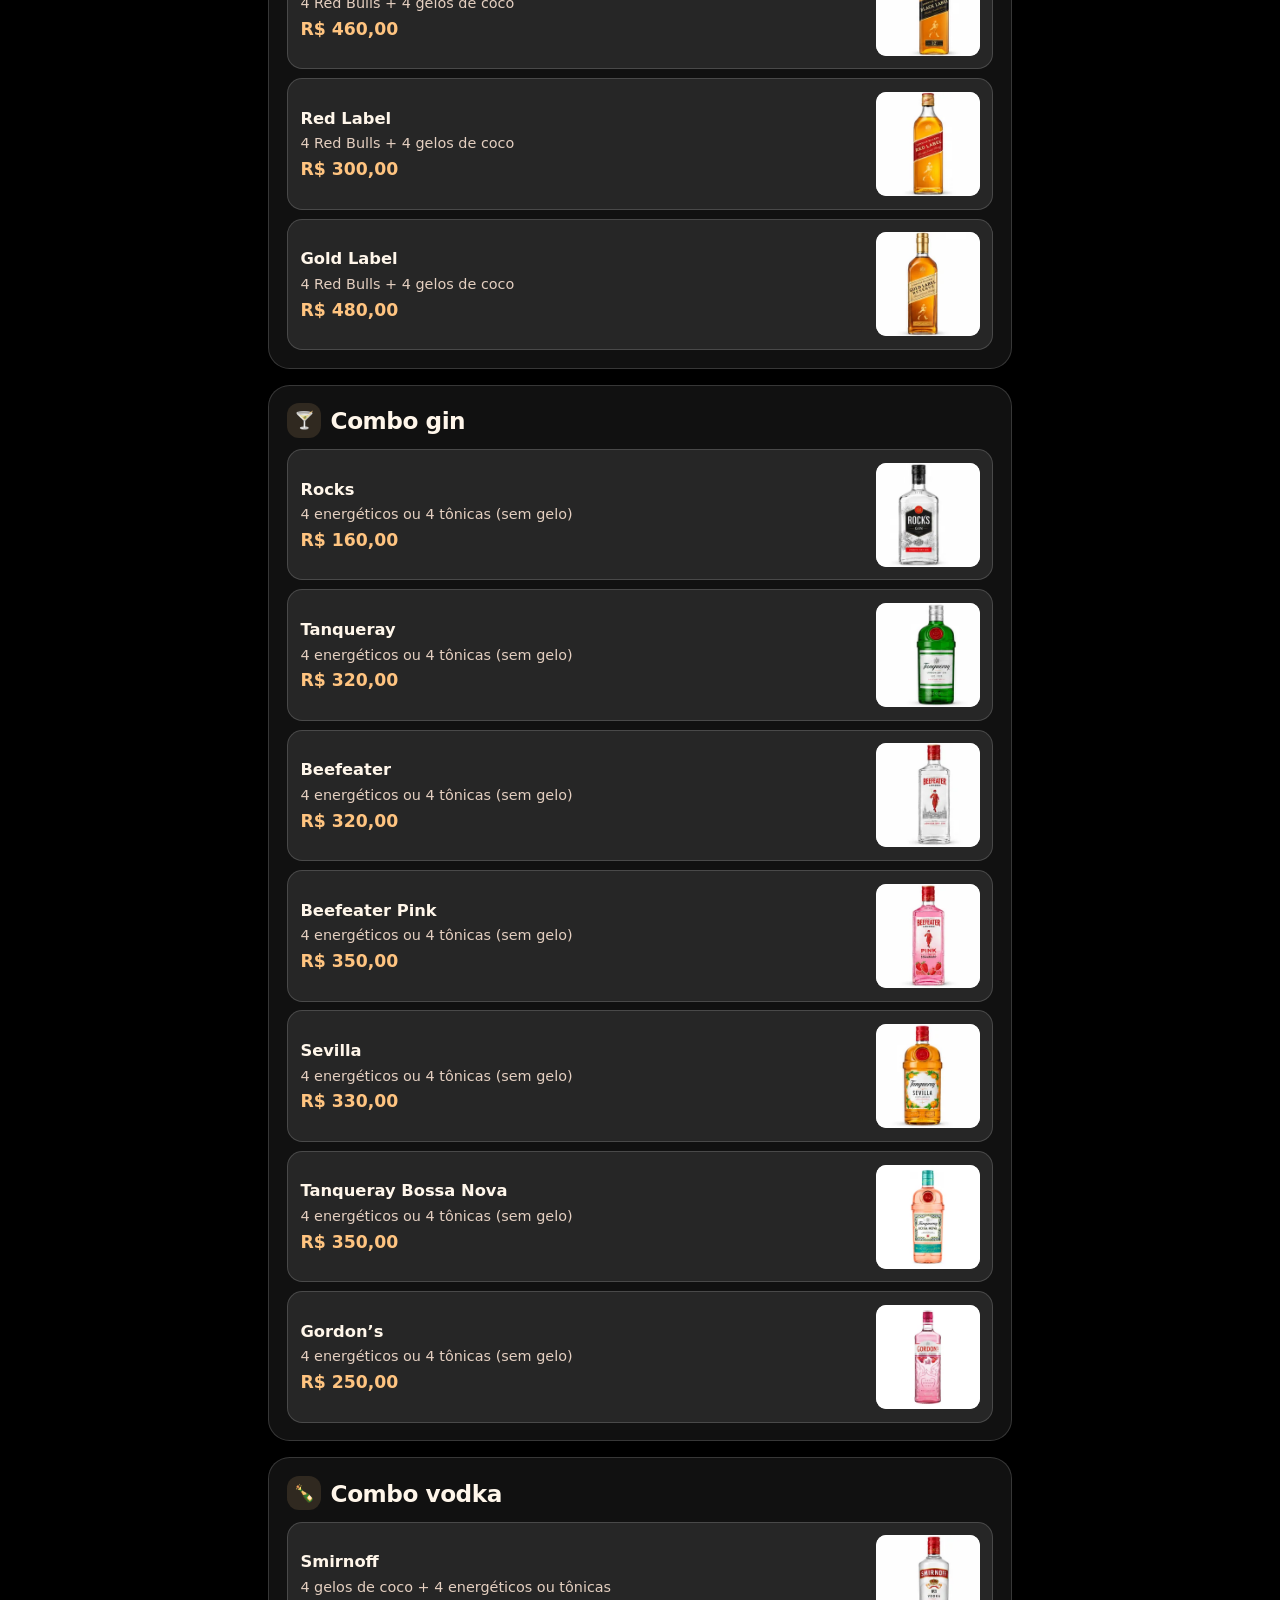
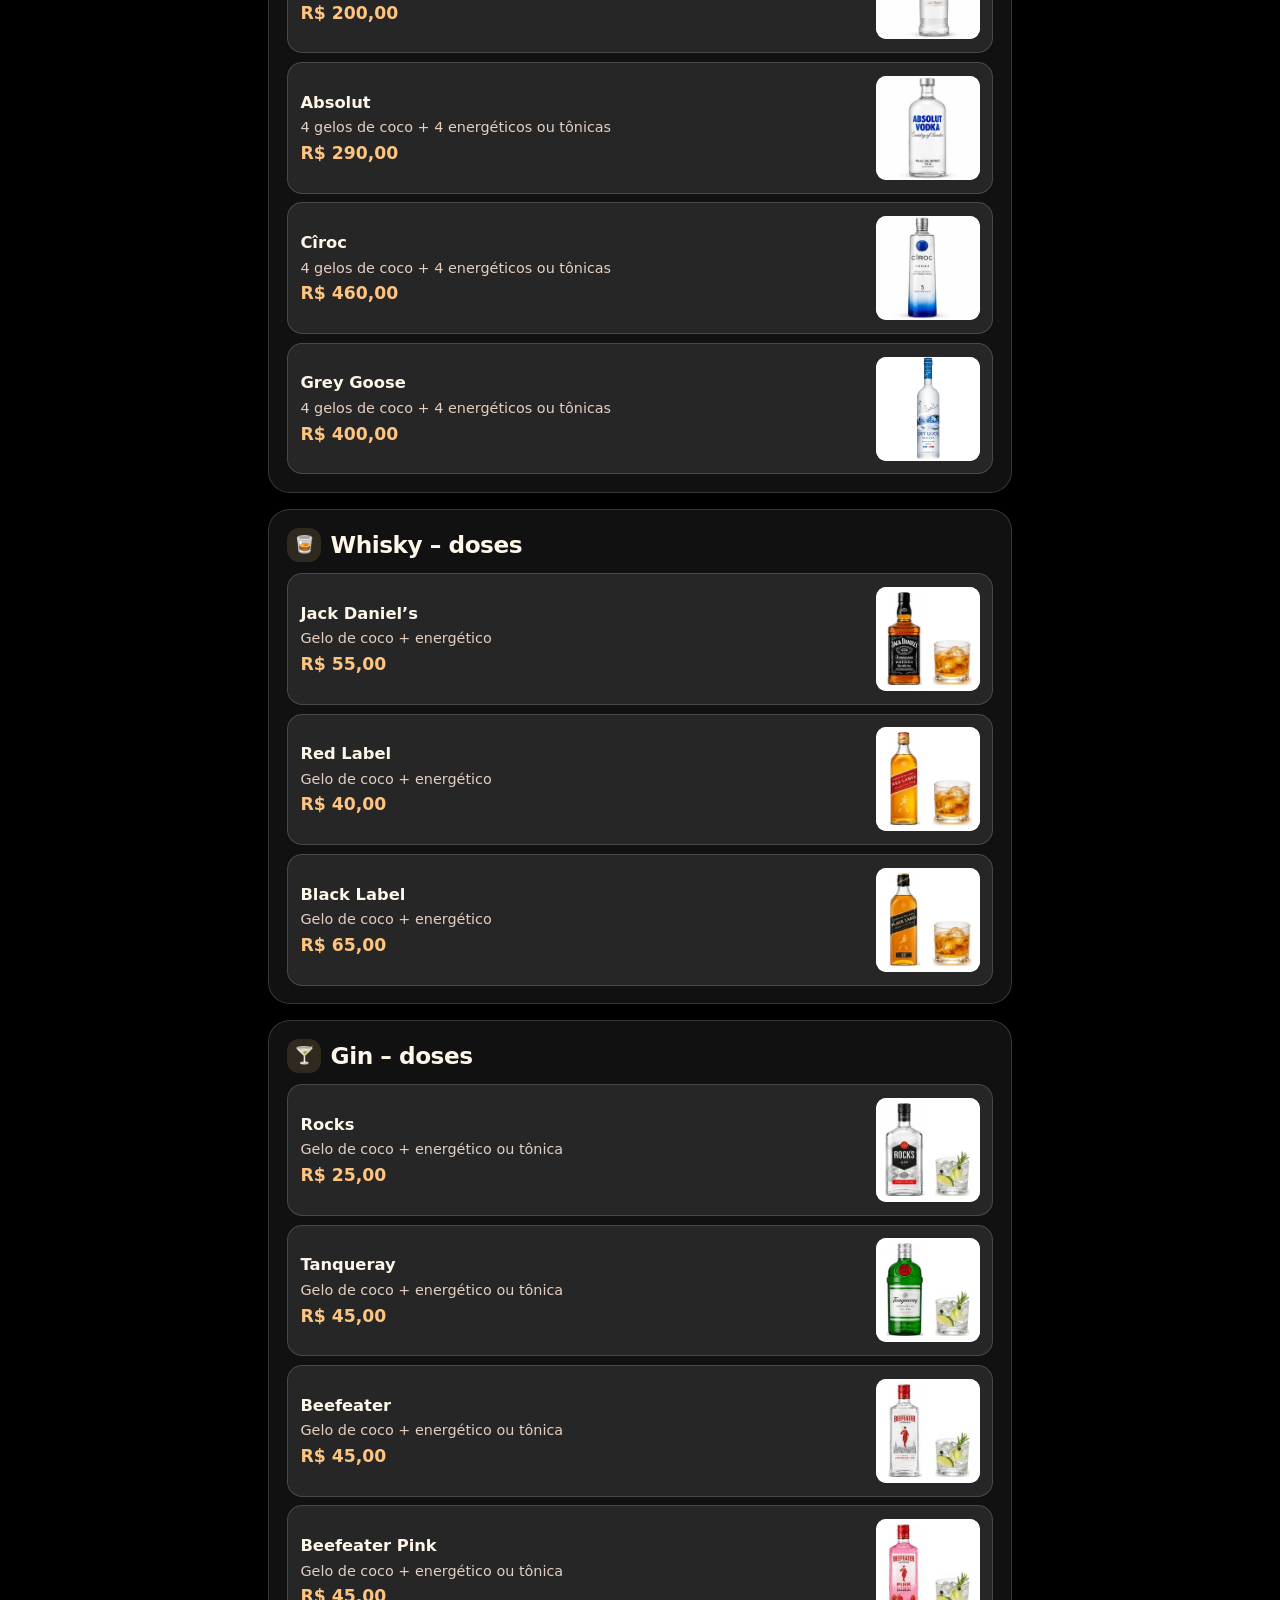
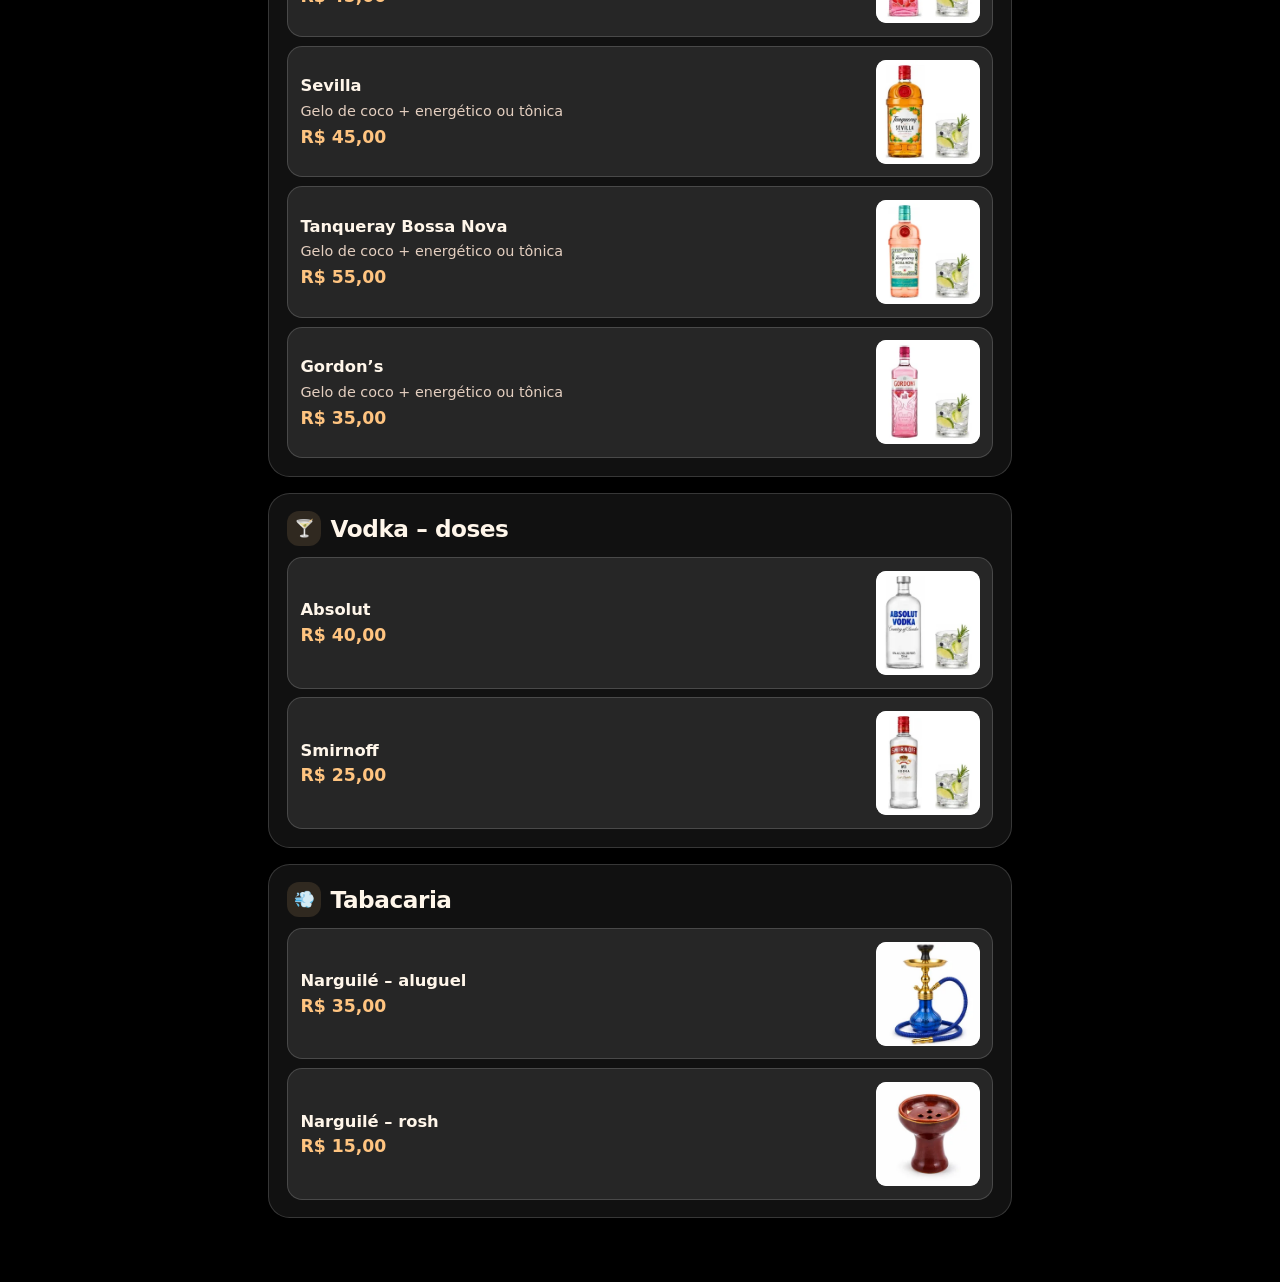
==== commit c6f56e5e: "Aplica o cabeçalho preto e vermelho ao cardápio" ====
--- a/index.html
+++ b/index.html
@@ -133,7 +133,7 @@
 </head>
 <body>
   <header>
-    <img class="brand" src="imagens/identidade/arena-rk.webp" width="1086" height="205" alt="Arena RK Itaquera">
+    <img class="brand" src="imagens/identidade/arena-rk-preto-vermelho.webp" width="1602" height="534" alt="Arena RK Itaquera">
     <h1>Cardápio</h1>
   </header>
   <nav aria-label="Categorias">
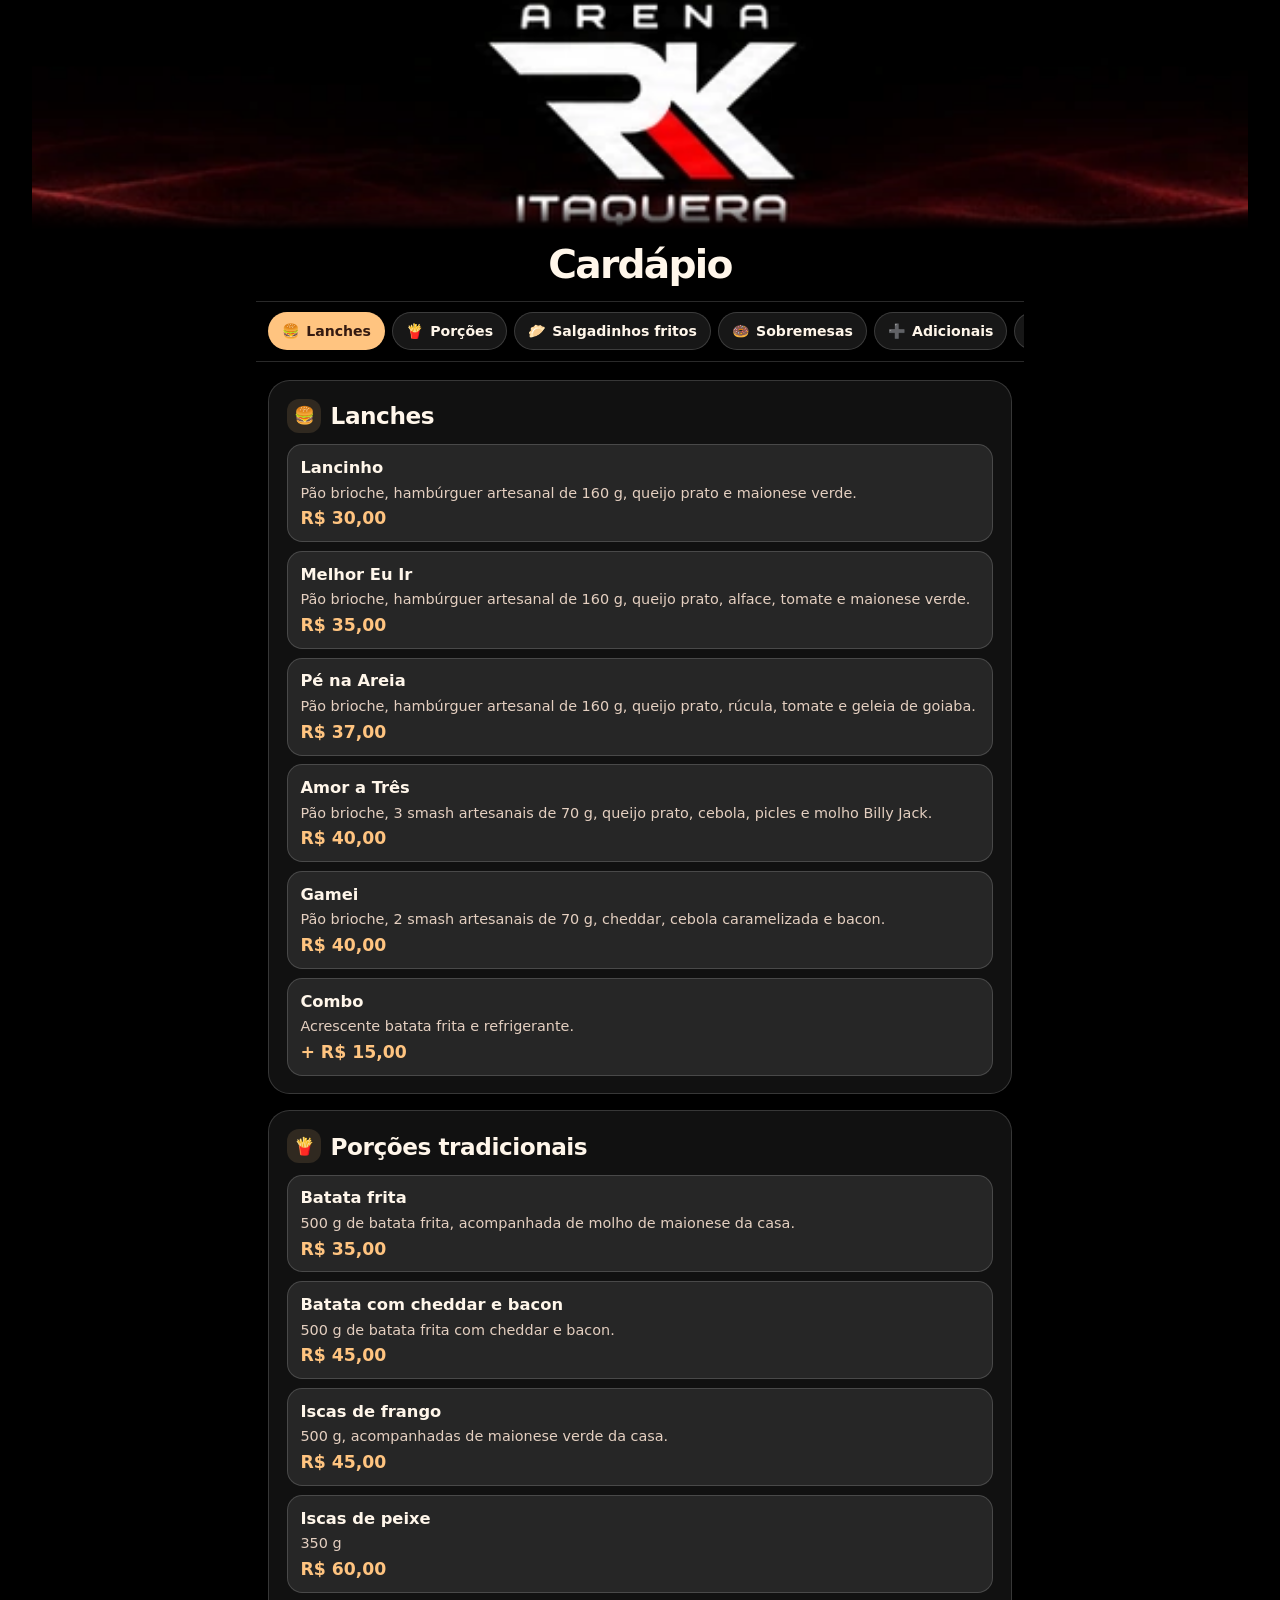
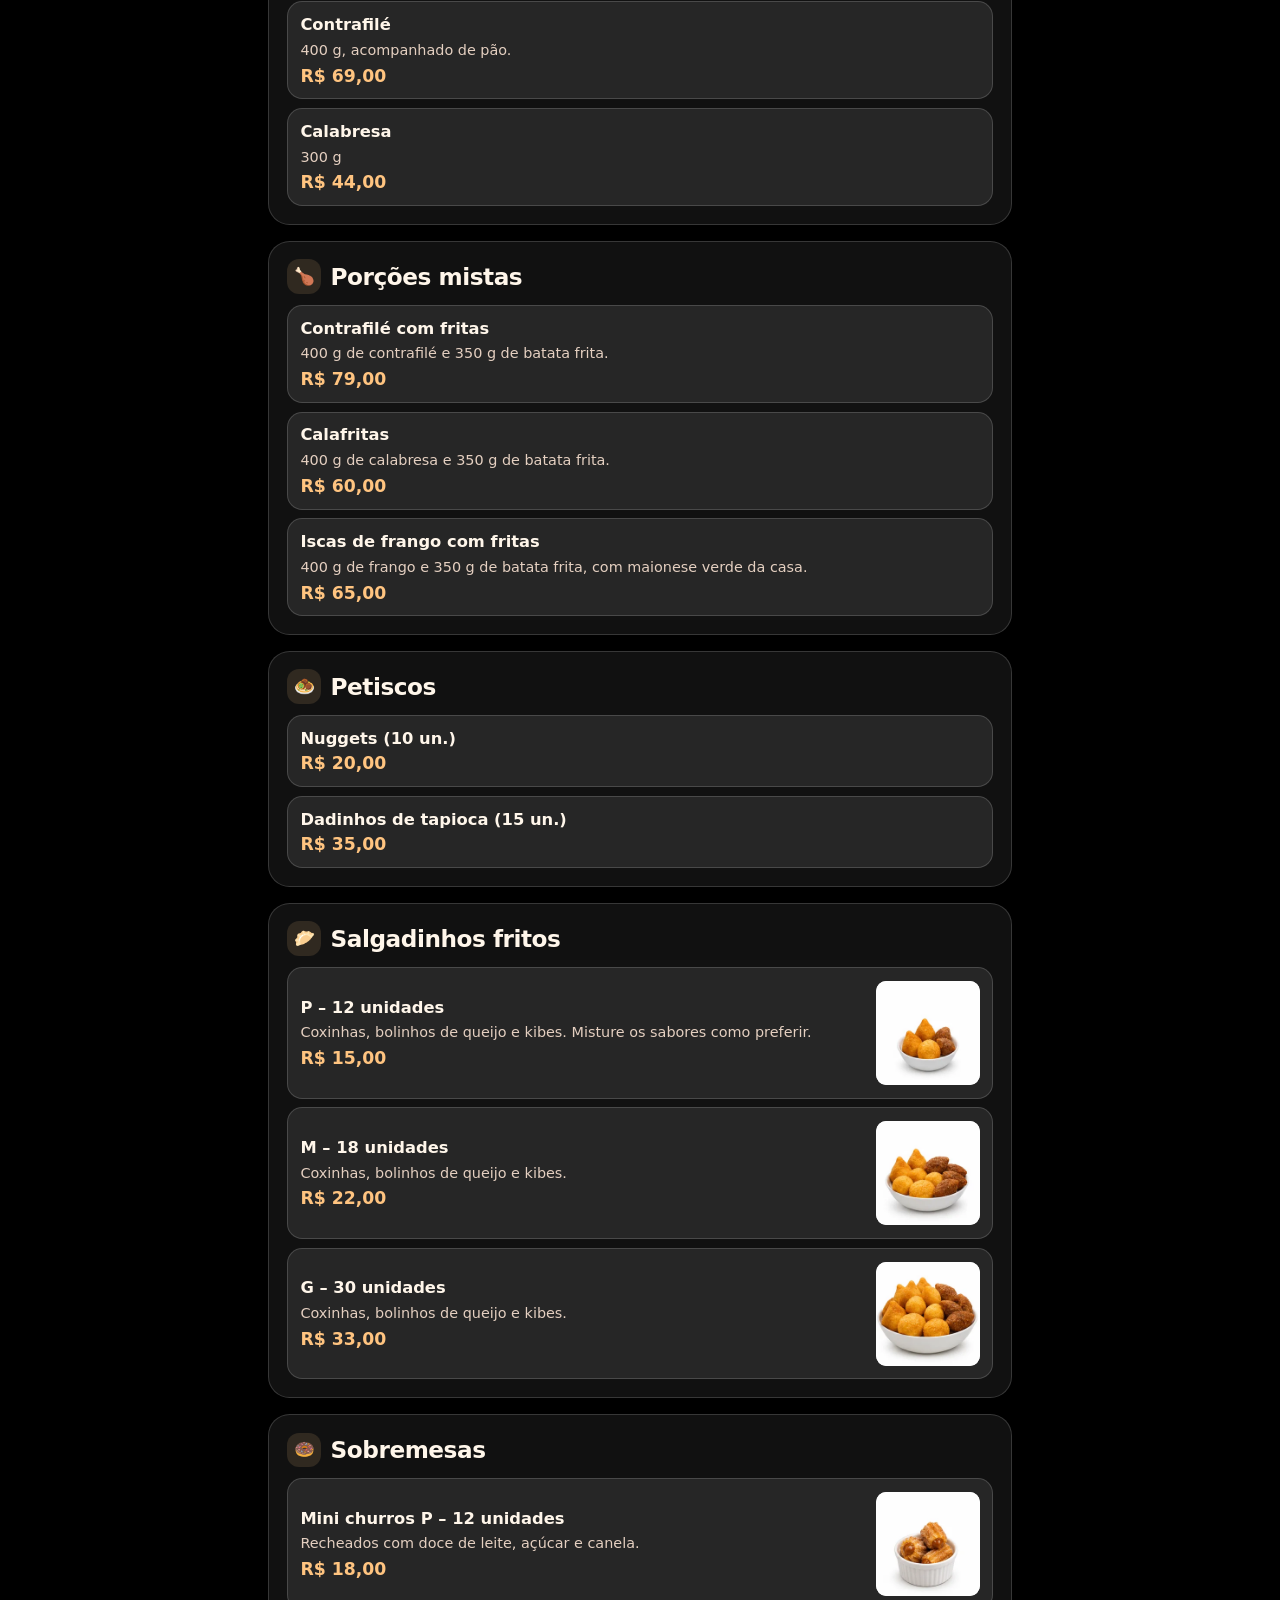
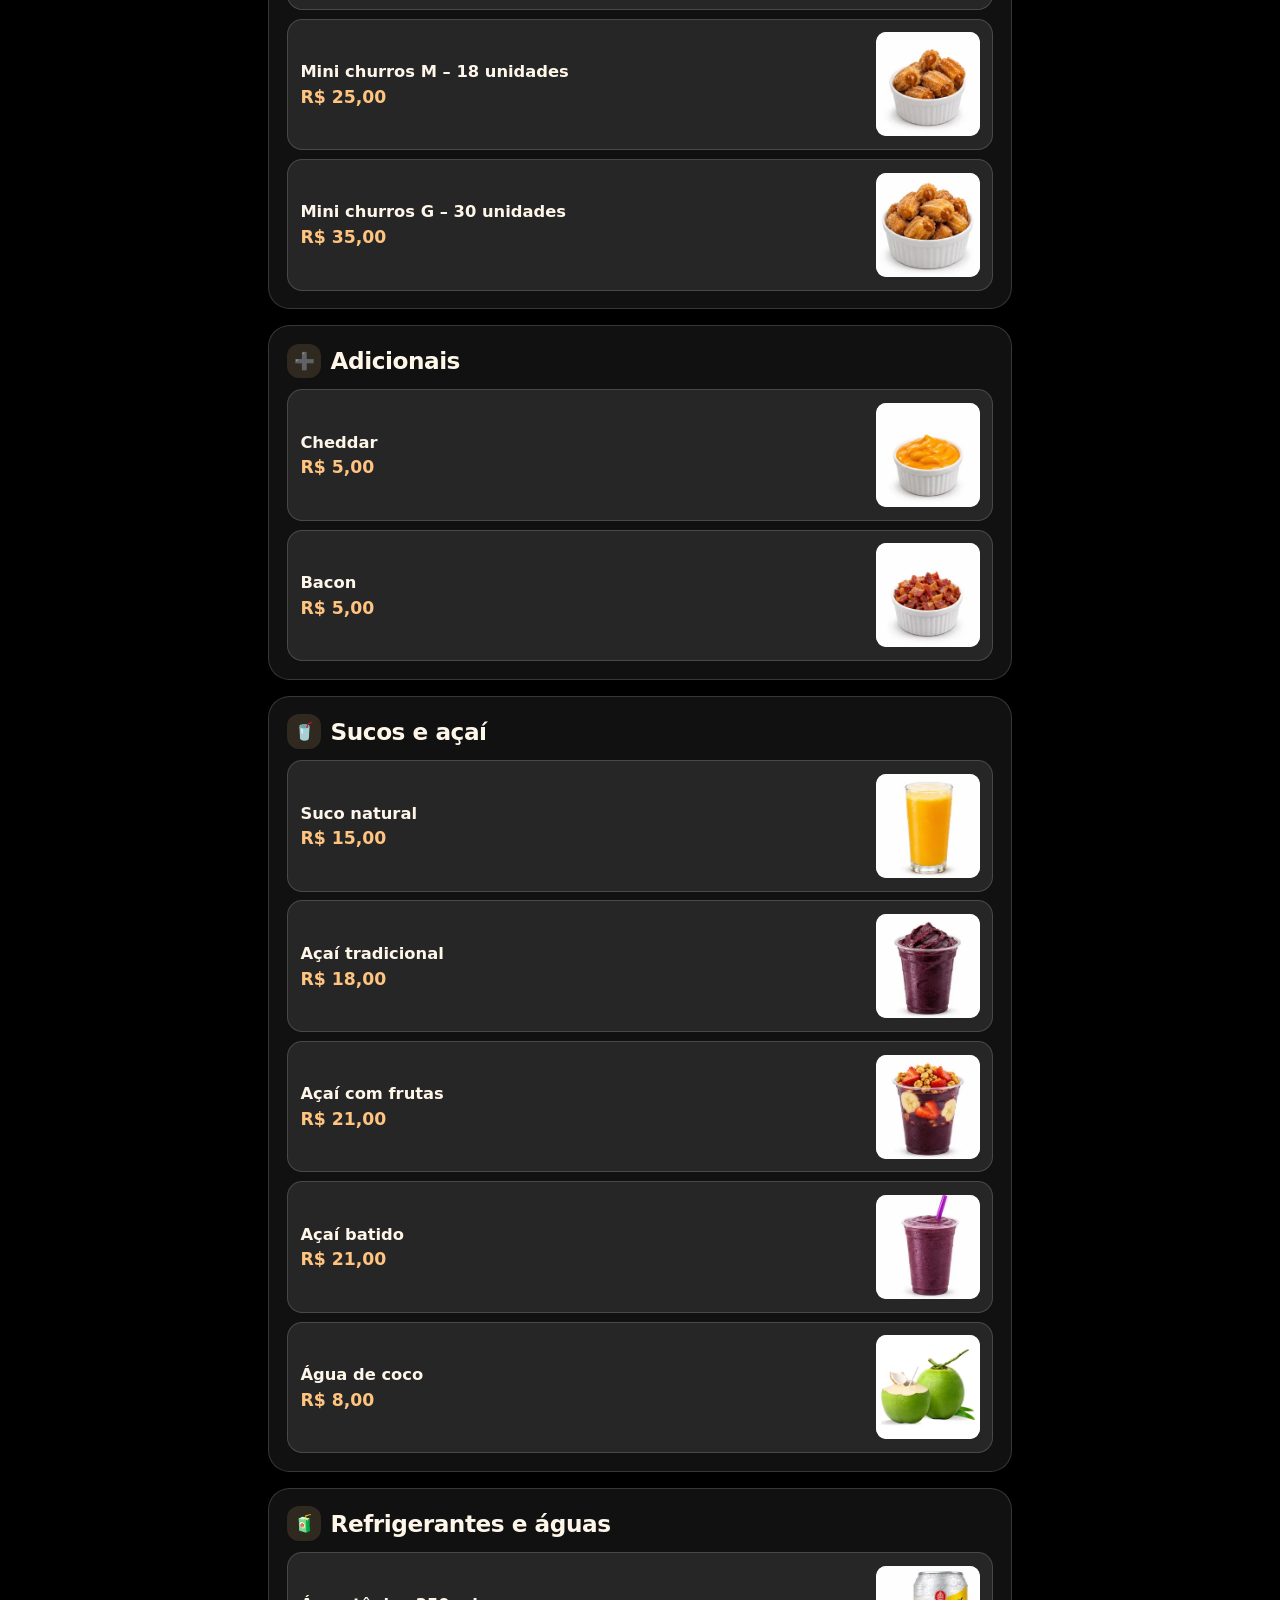
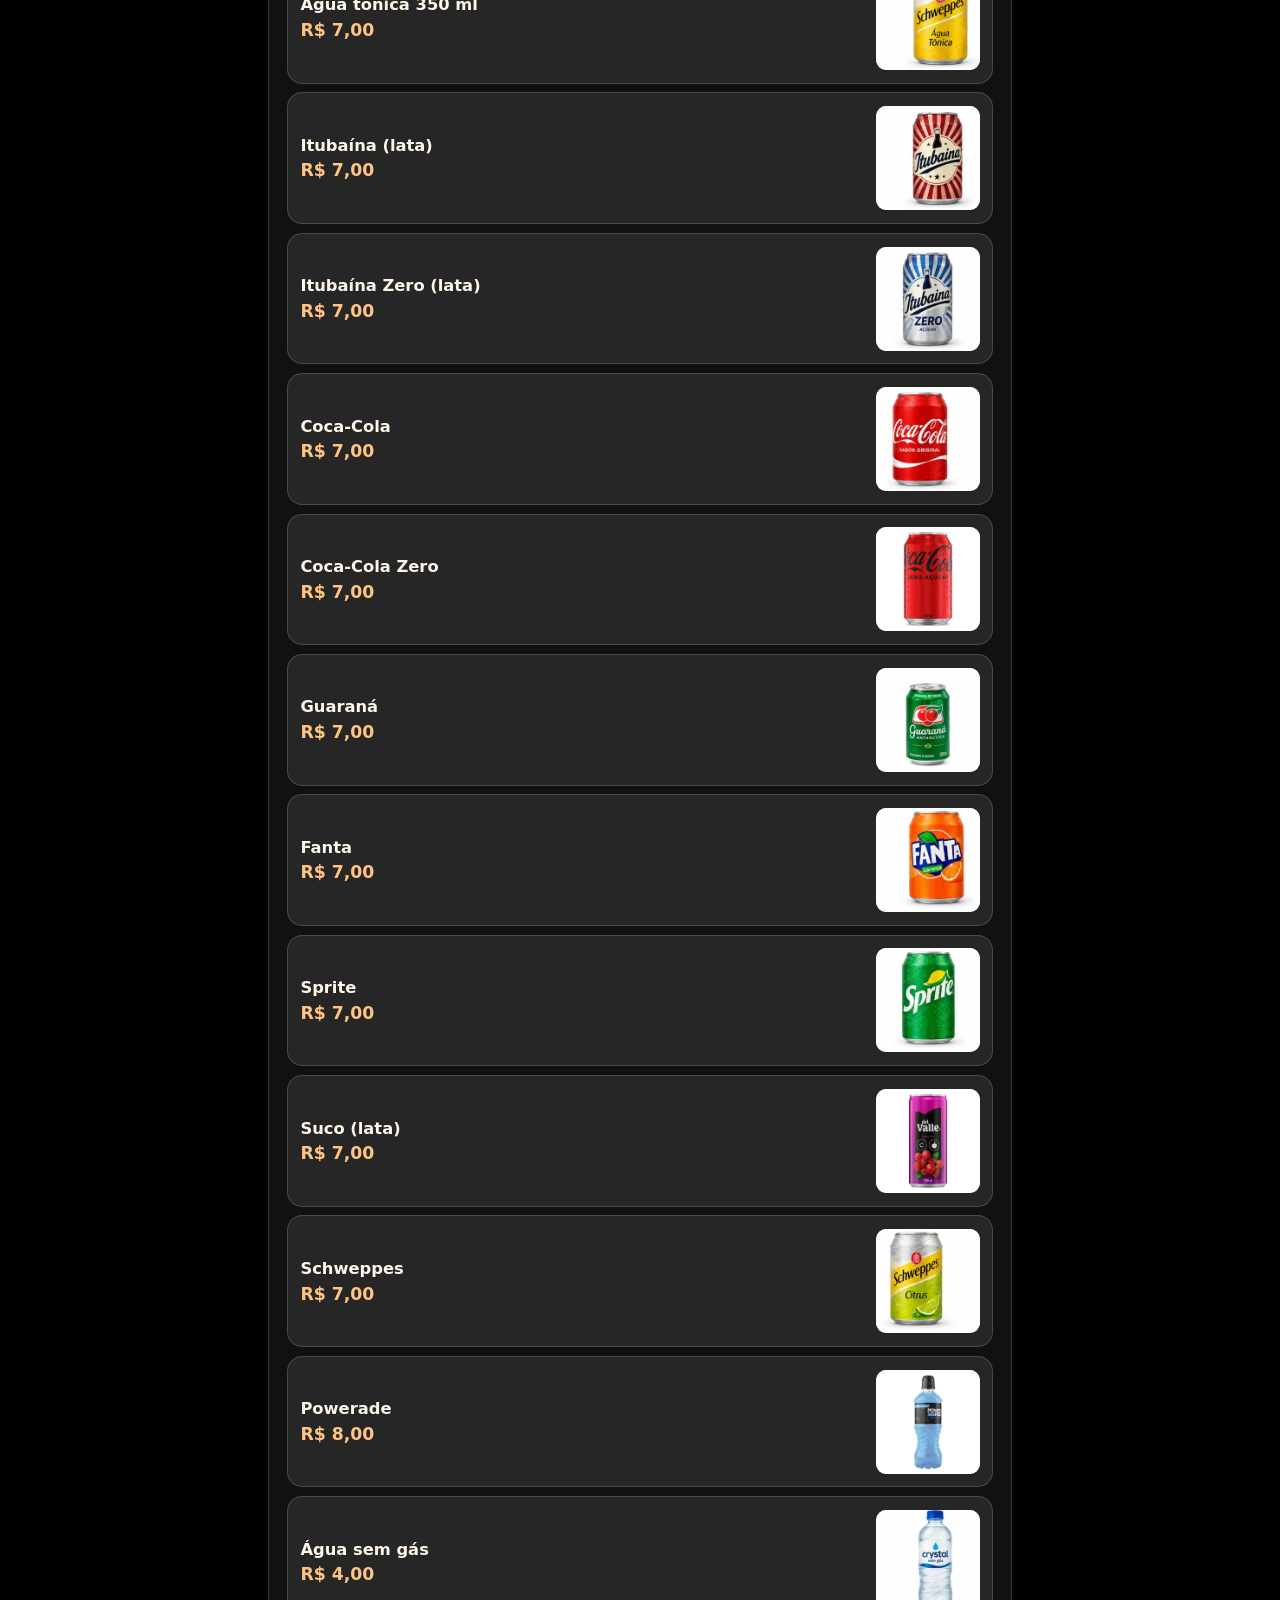
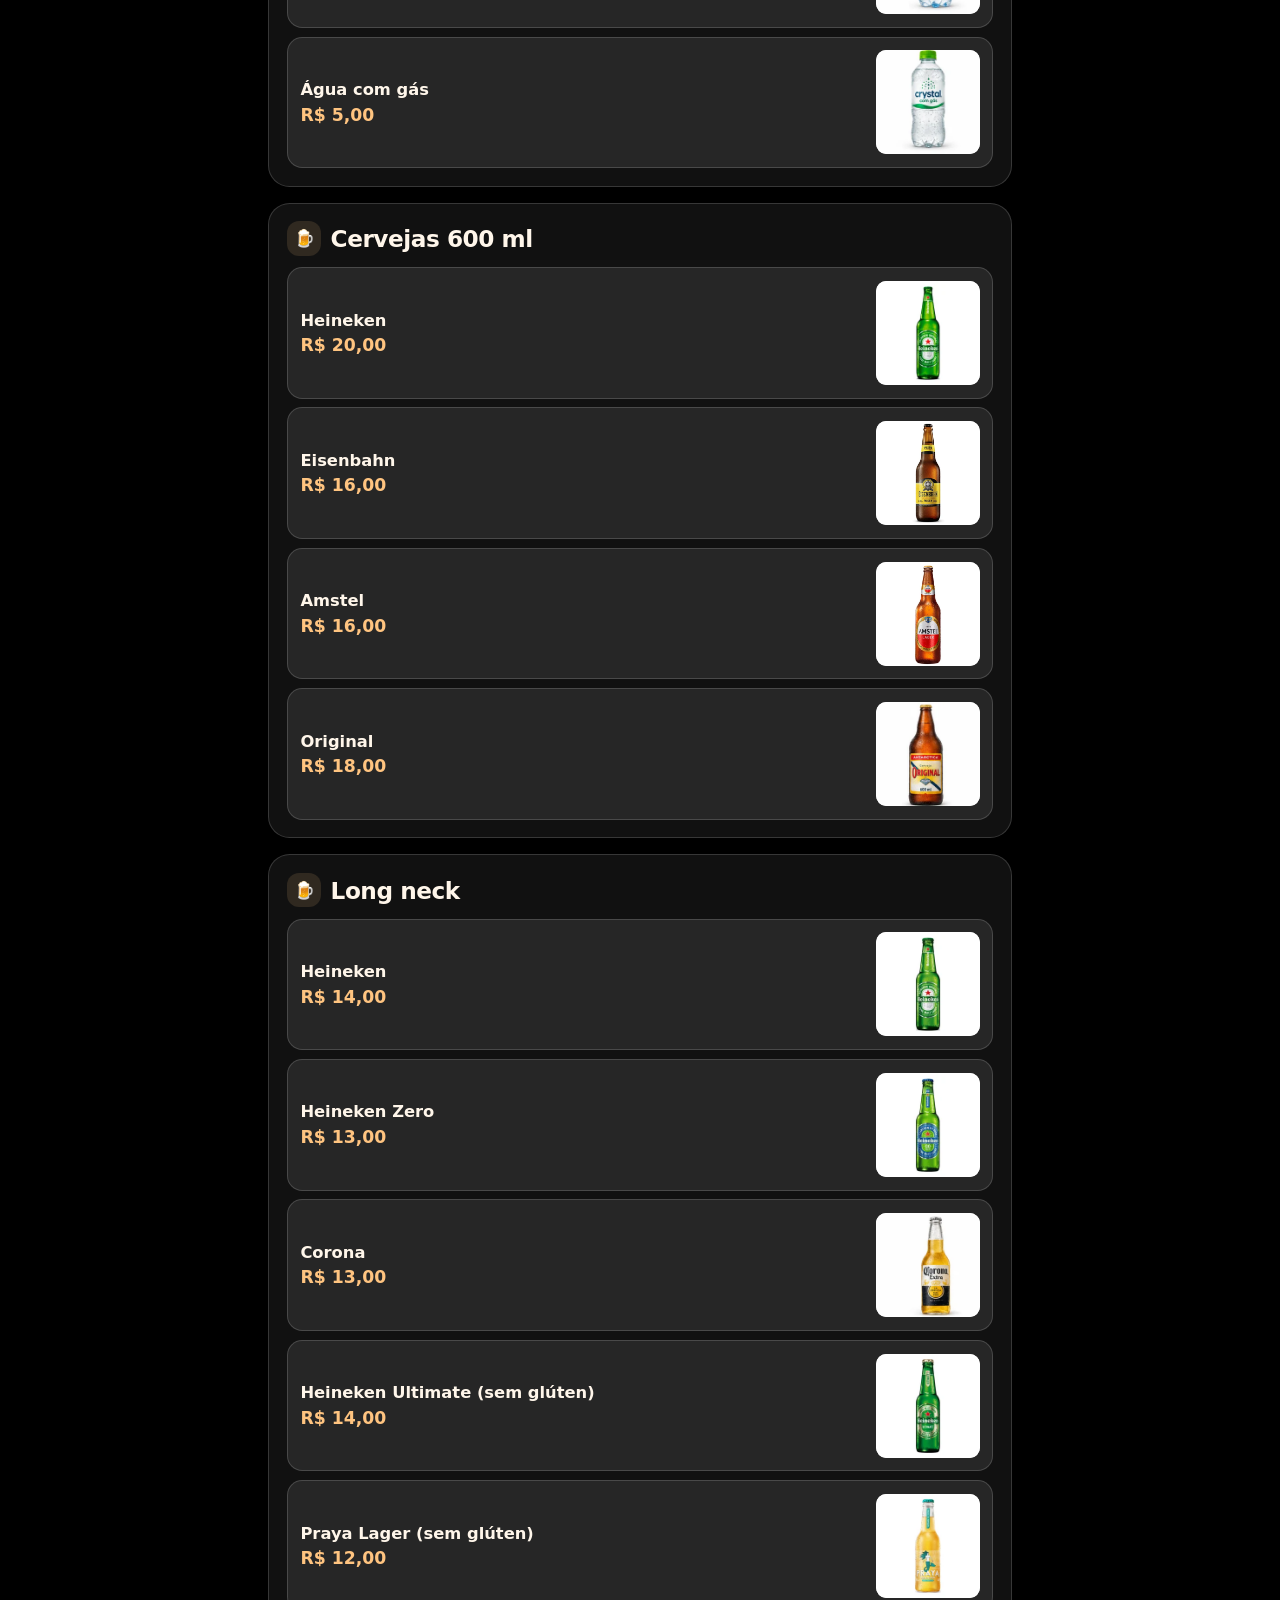
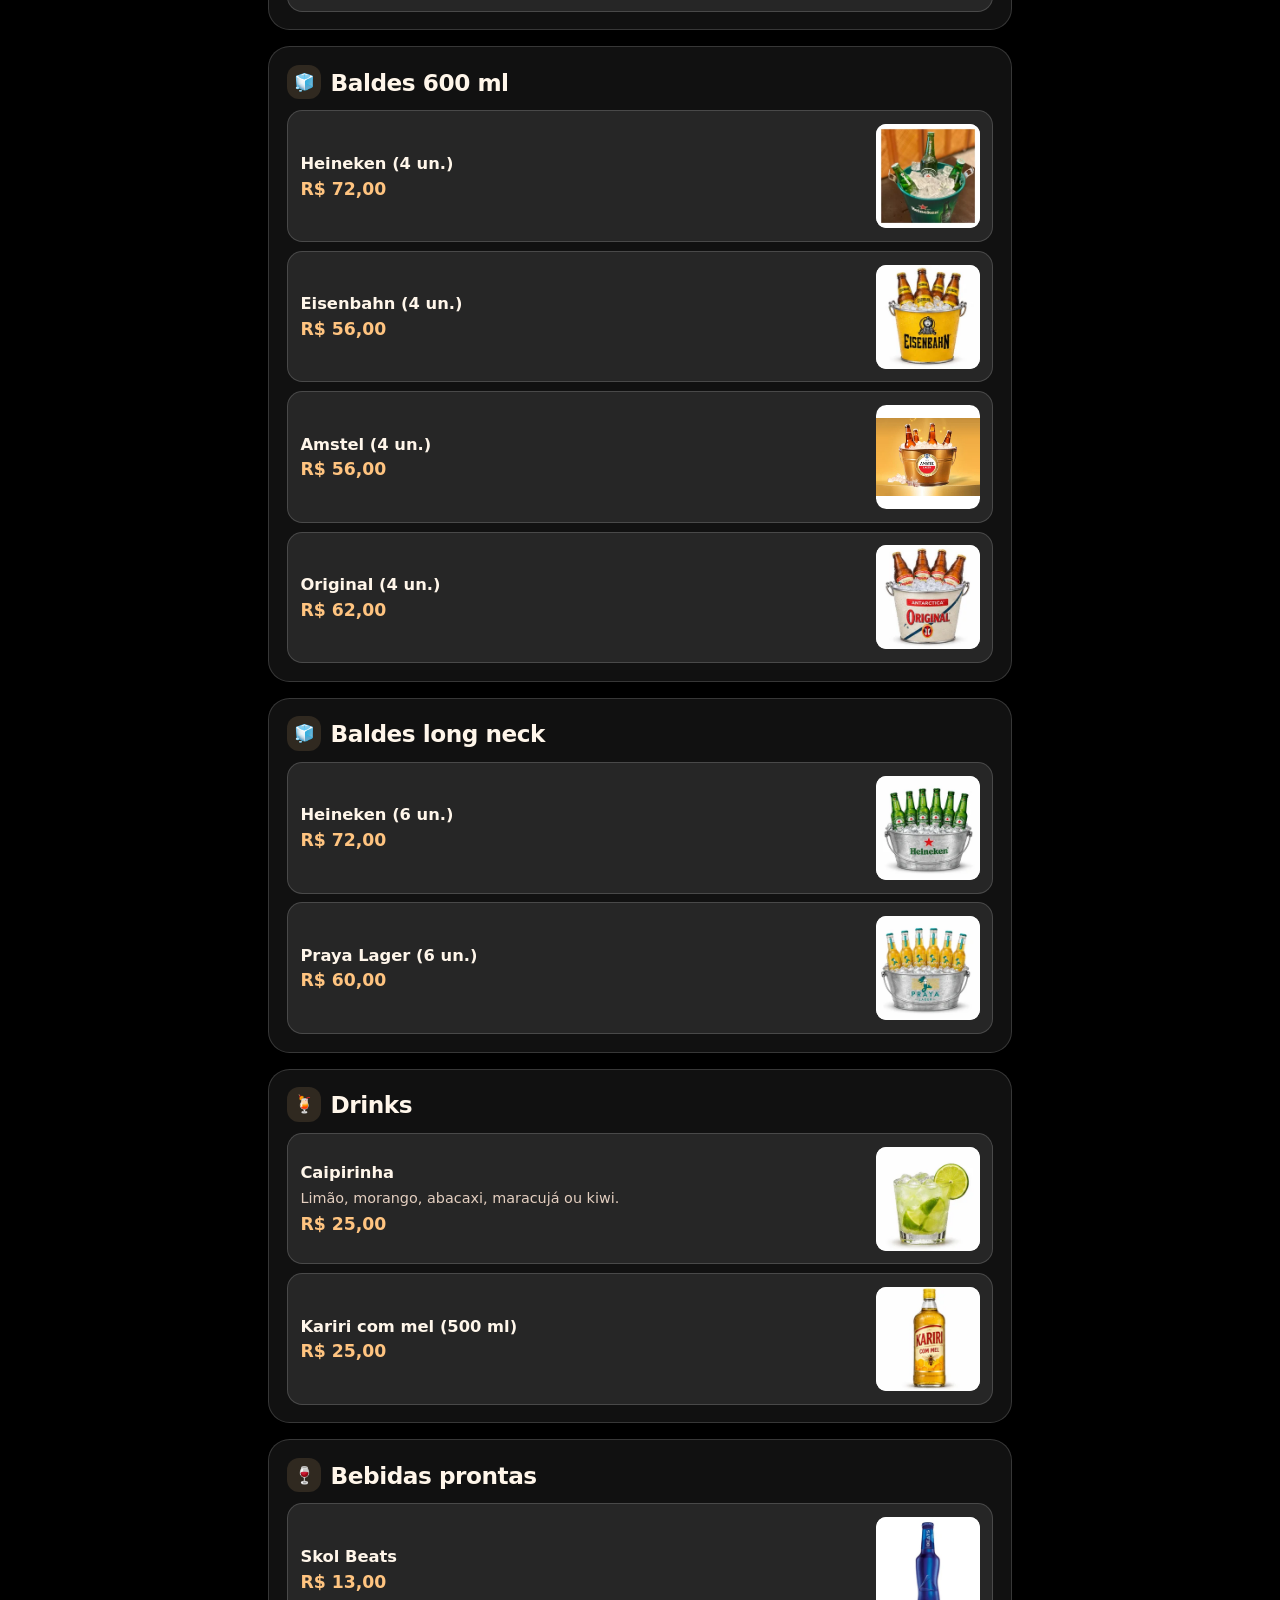
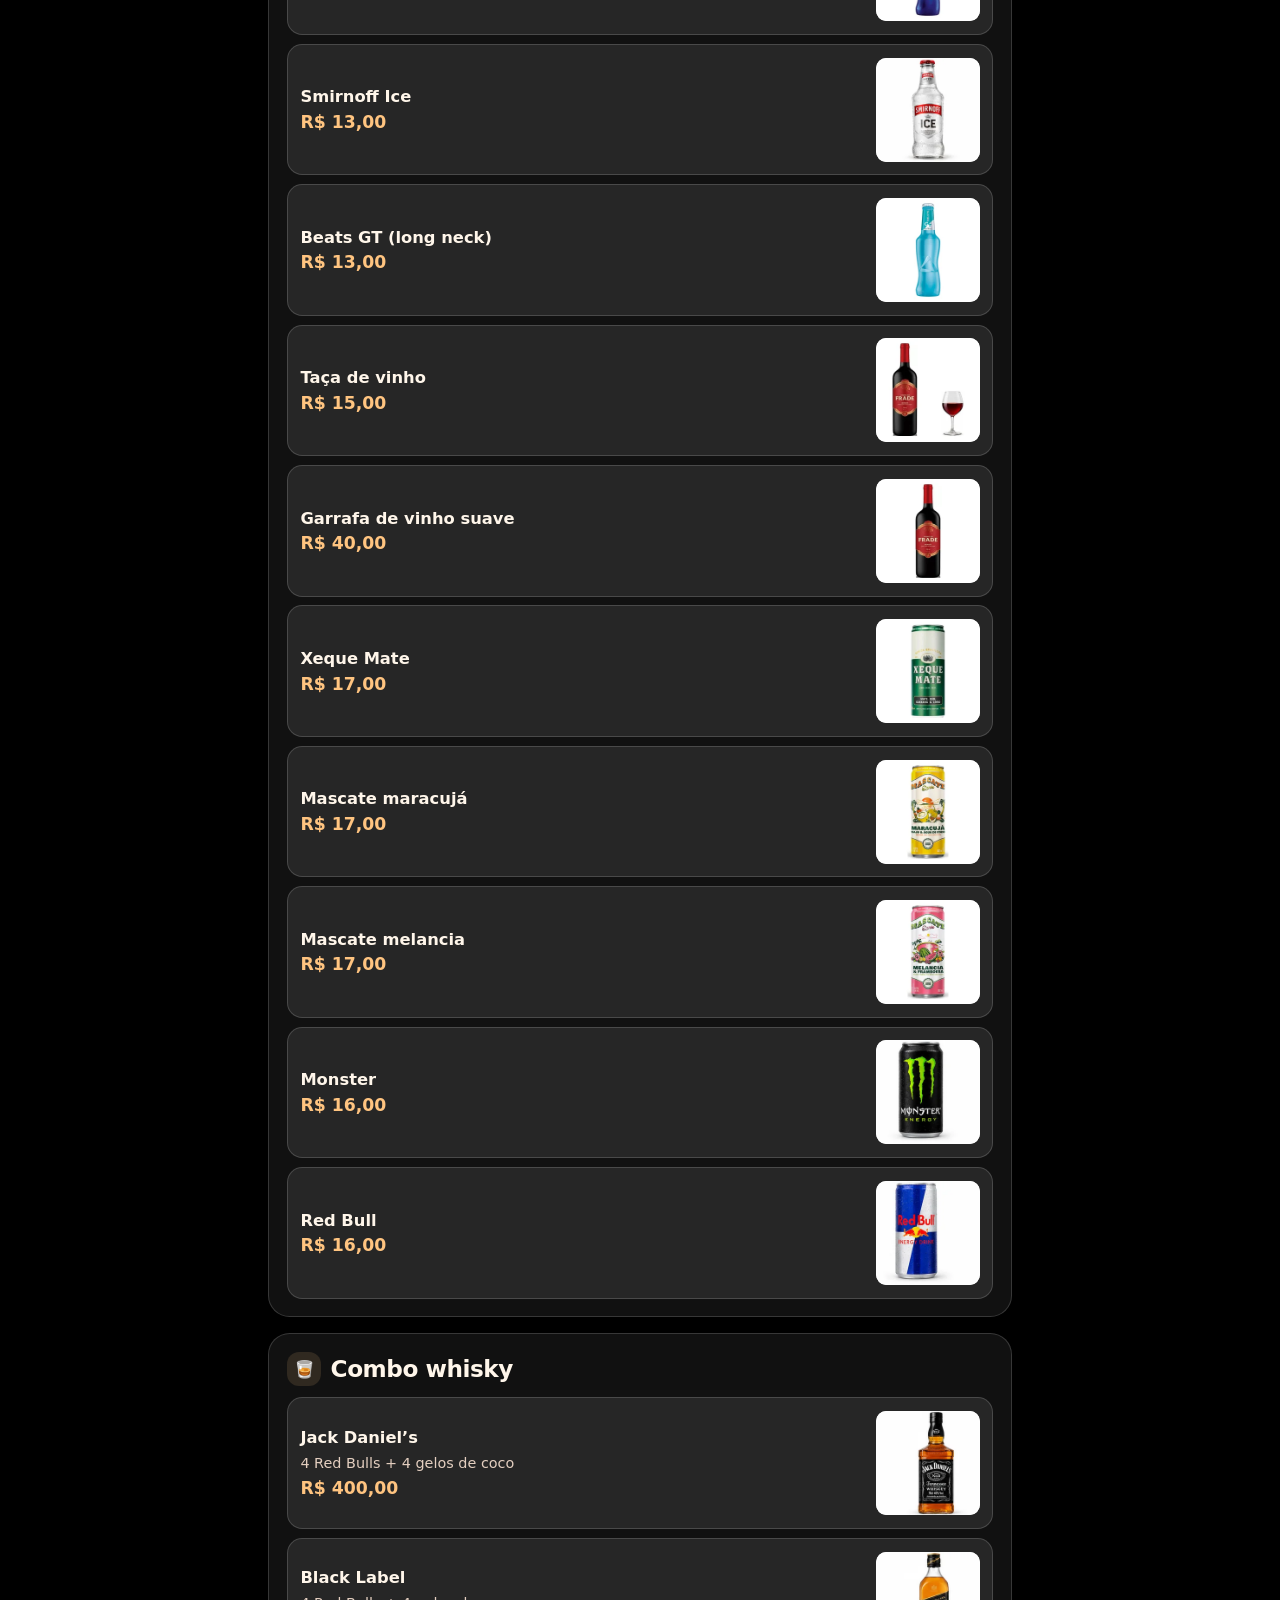
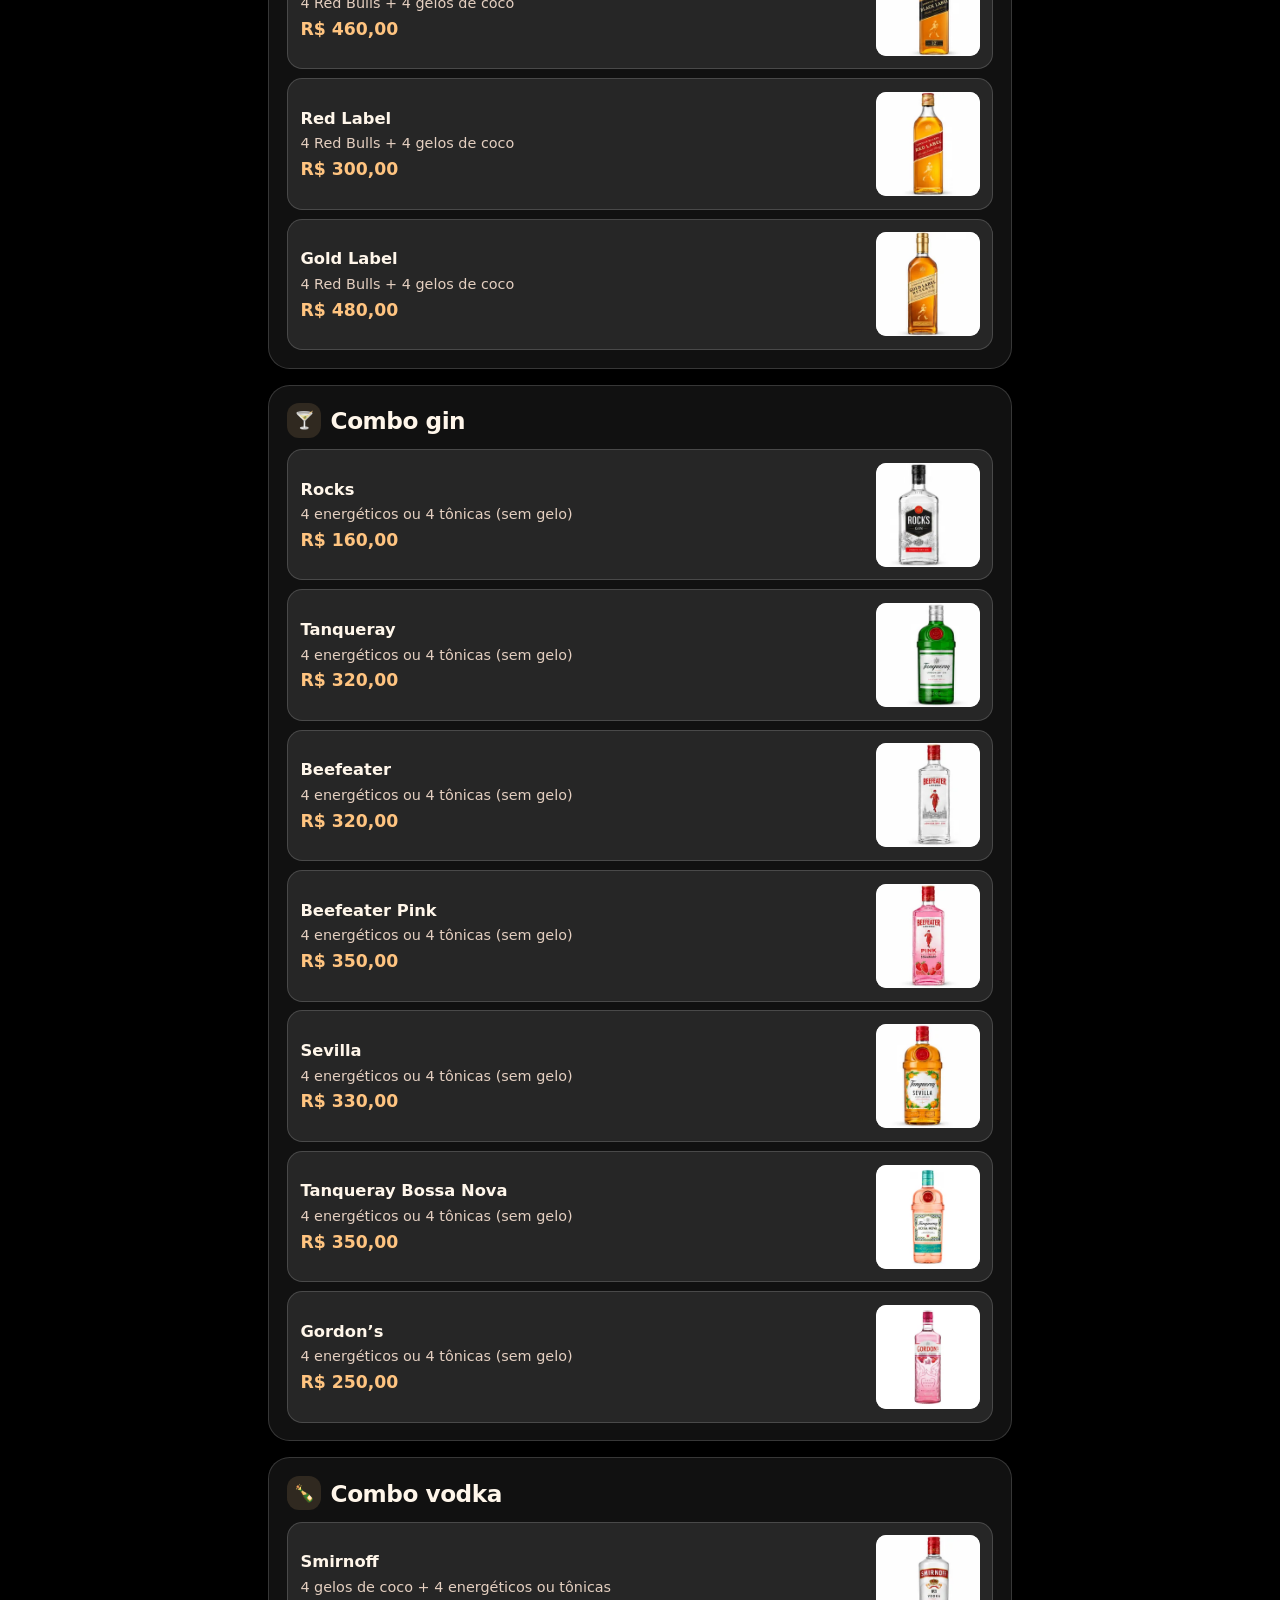
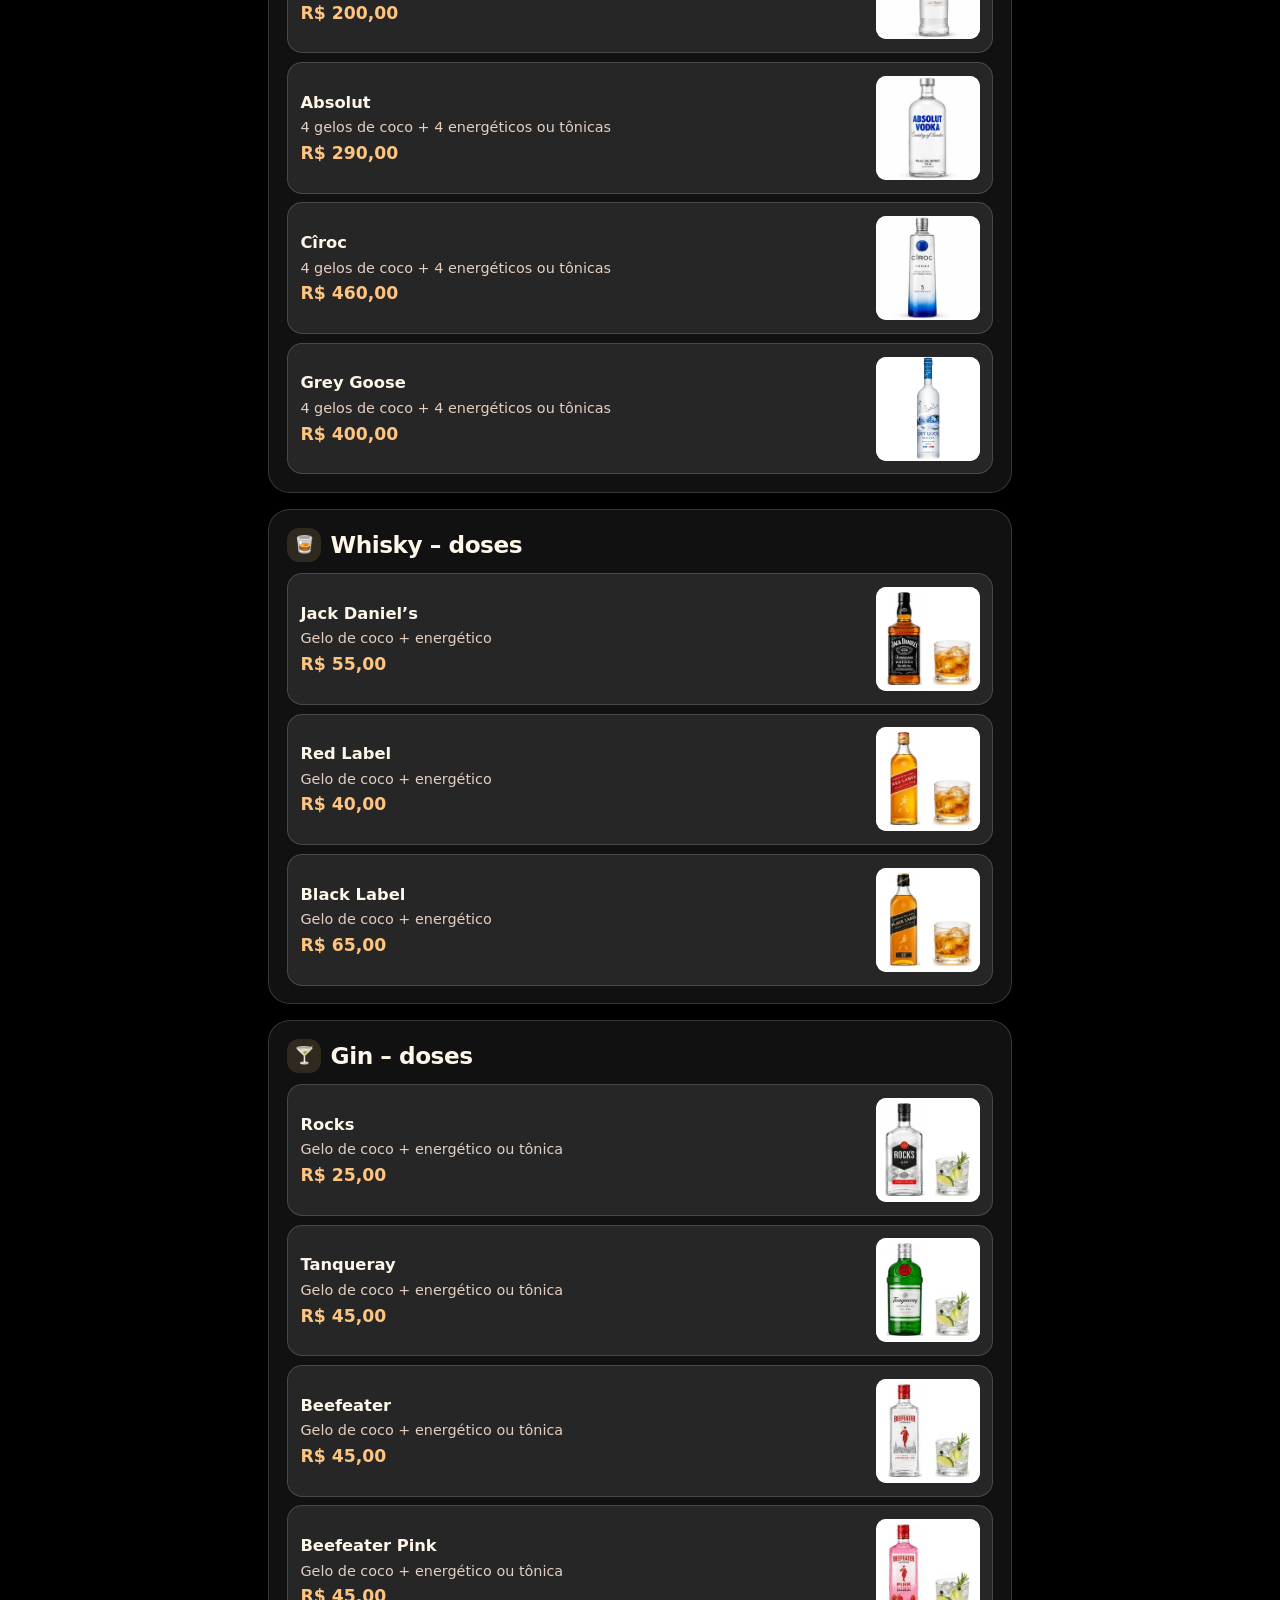
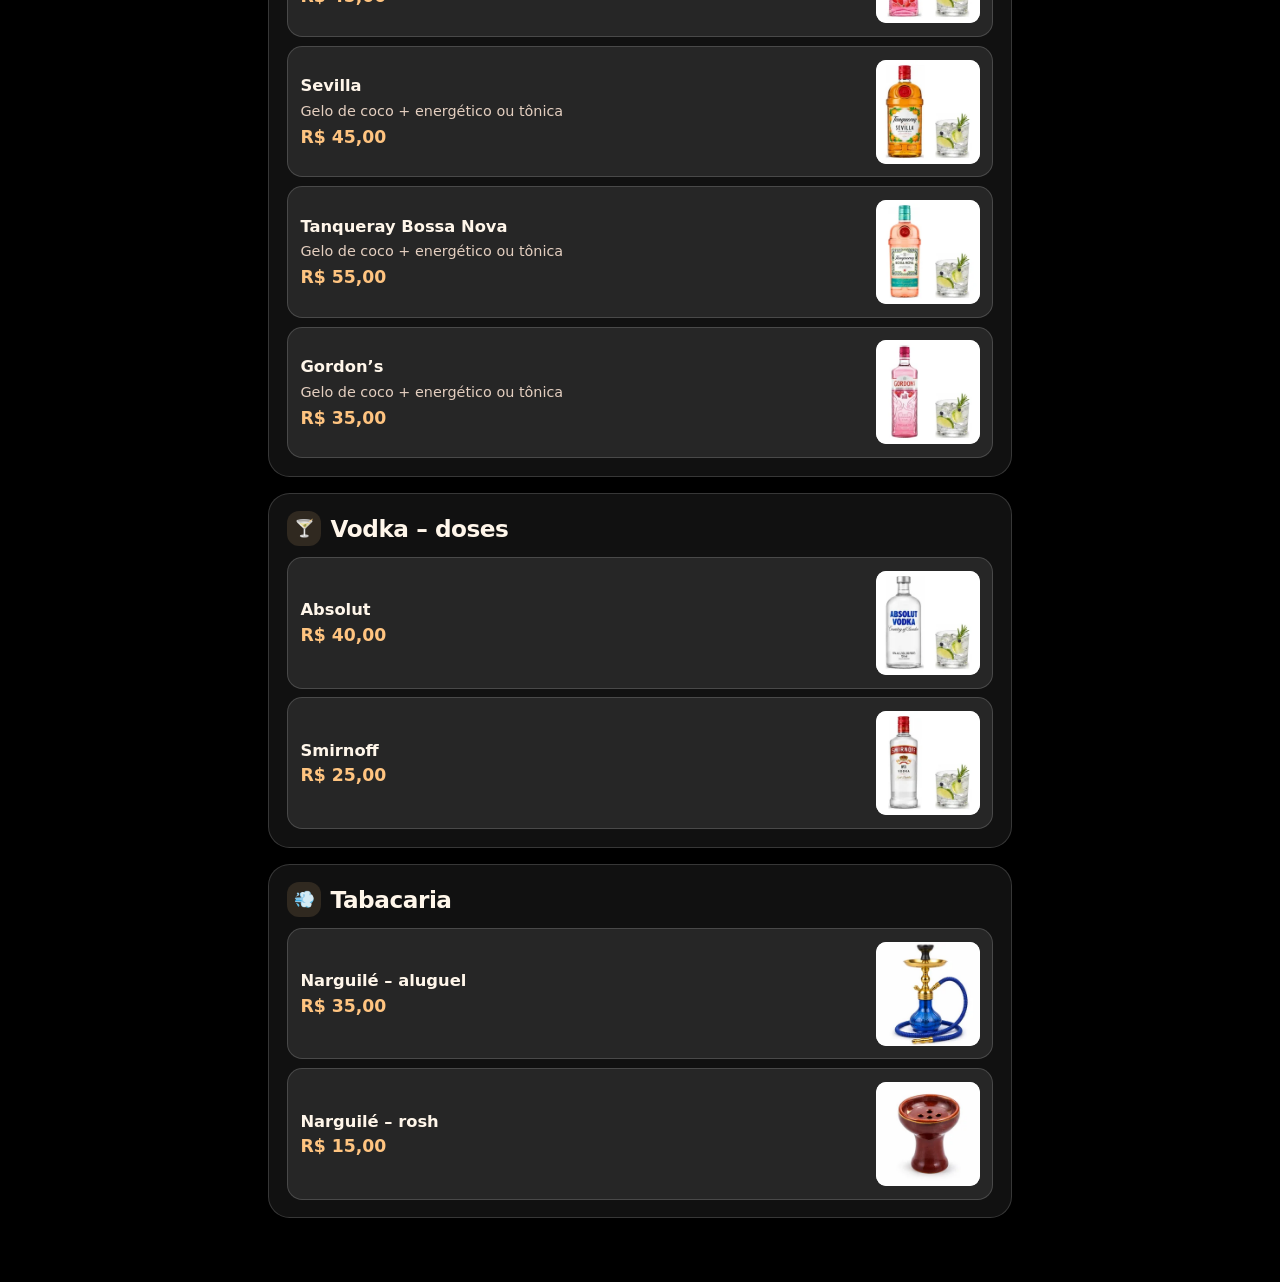
==== commit ea924ba0: "Aplica a arte Areia sob o refletor ao cabeçalho" ====
--- a/index.html
+++ b/index.html
@@ -133,7 +133,7 @@
 </head>
 <body>
   <header>
-    <img class="brand" src="imagens/identidade/arena-rk-preto-vermelho.webp" width="1602" height="534" alt="Arena RK Itaquera">
+    <img class="brand" src="imagens/identidade/areia-sob-o-refletor.webp" width="560" height="125" alt="Arena RK Itaquera">
     <h1>Cardápio</h1>
   </header>
   <nav aria-label="Categorias">
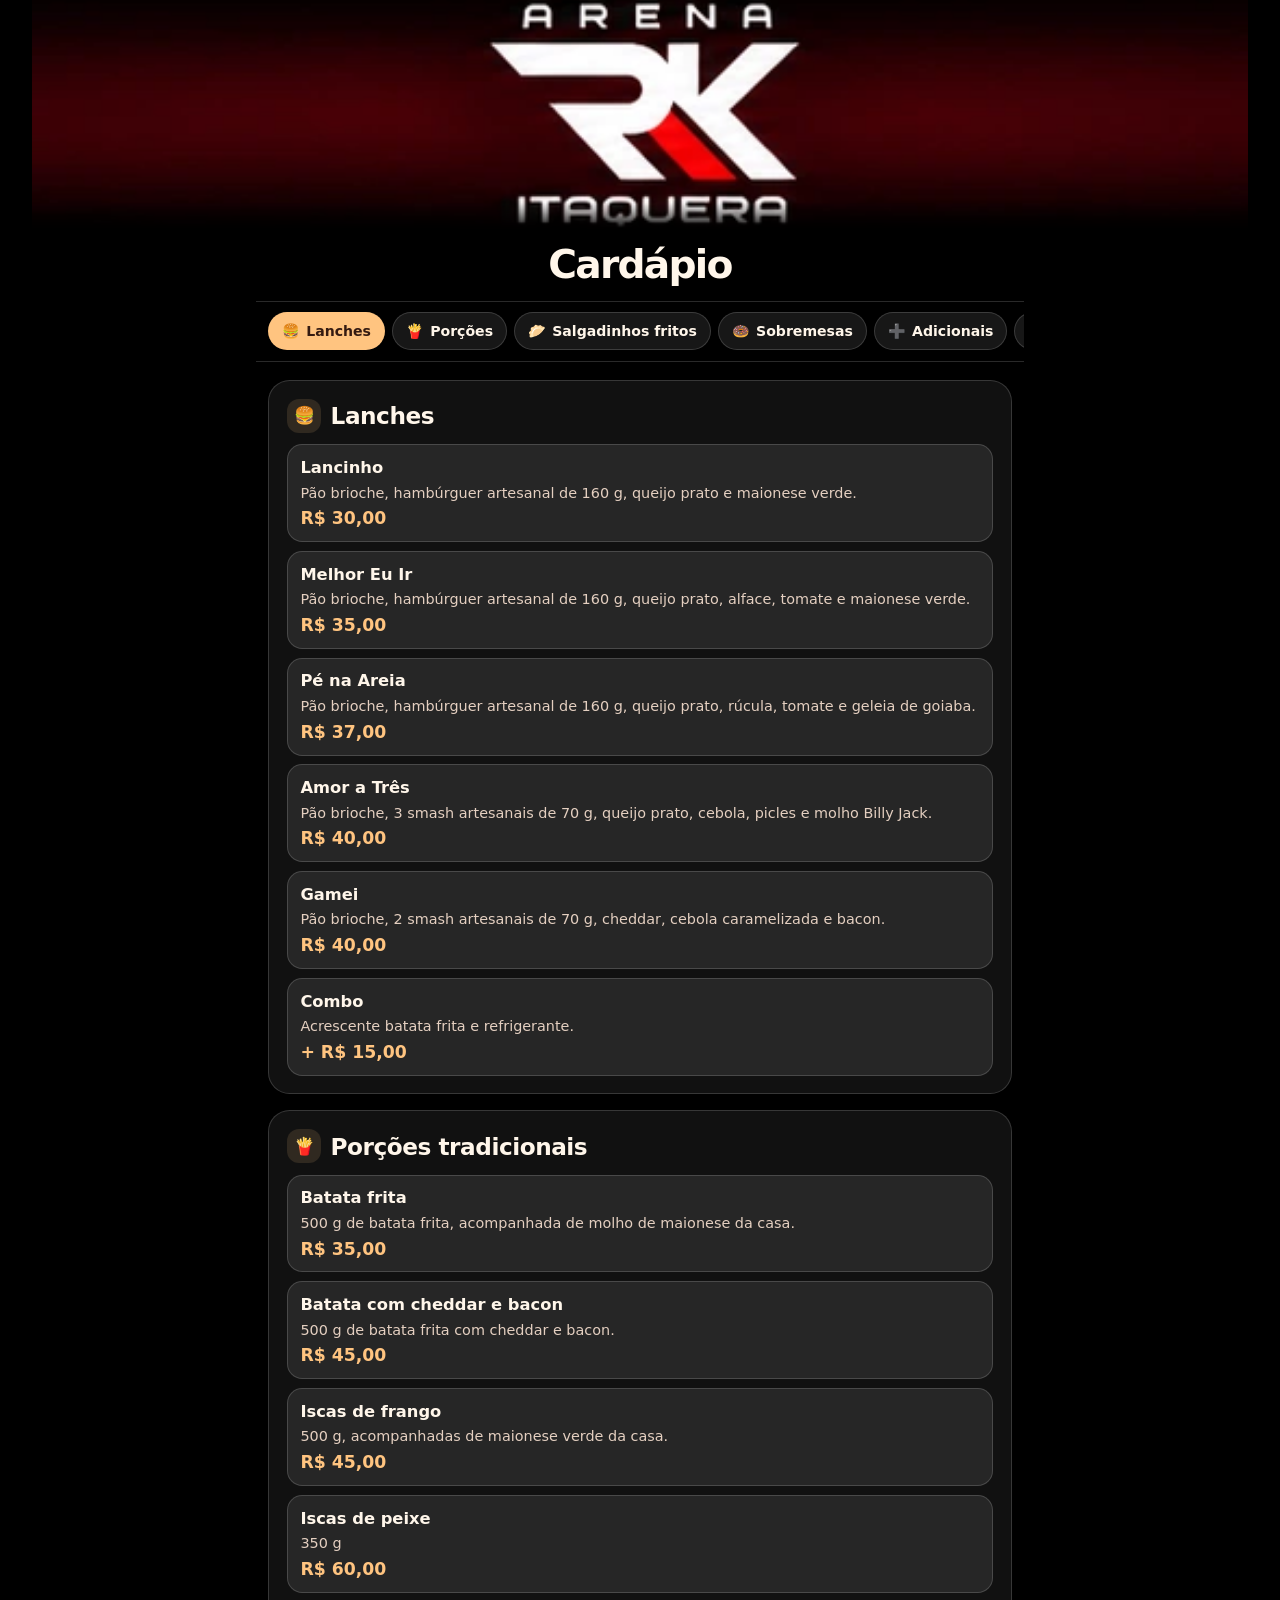
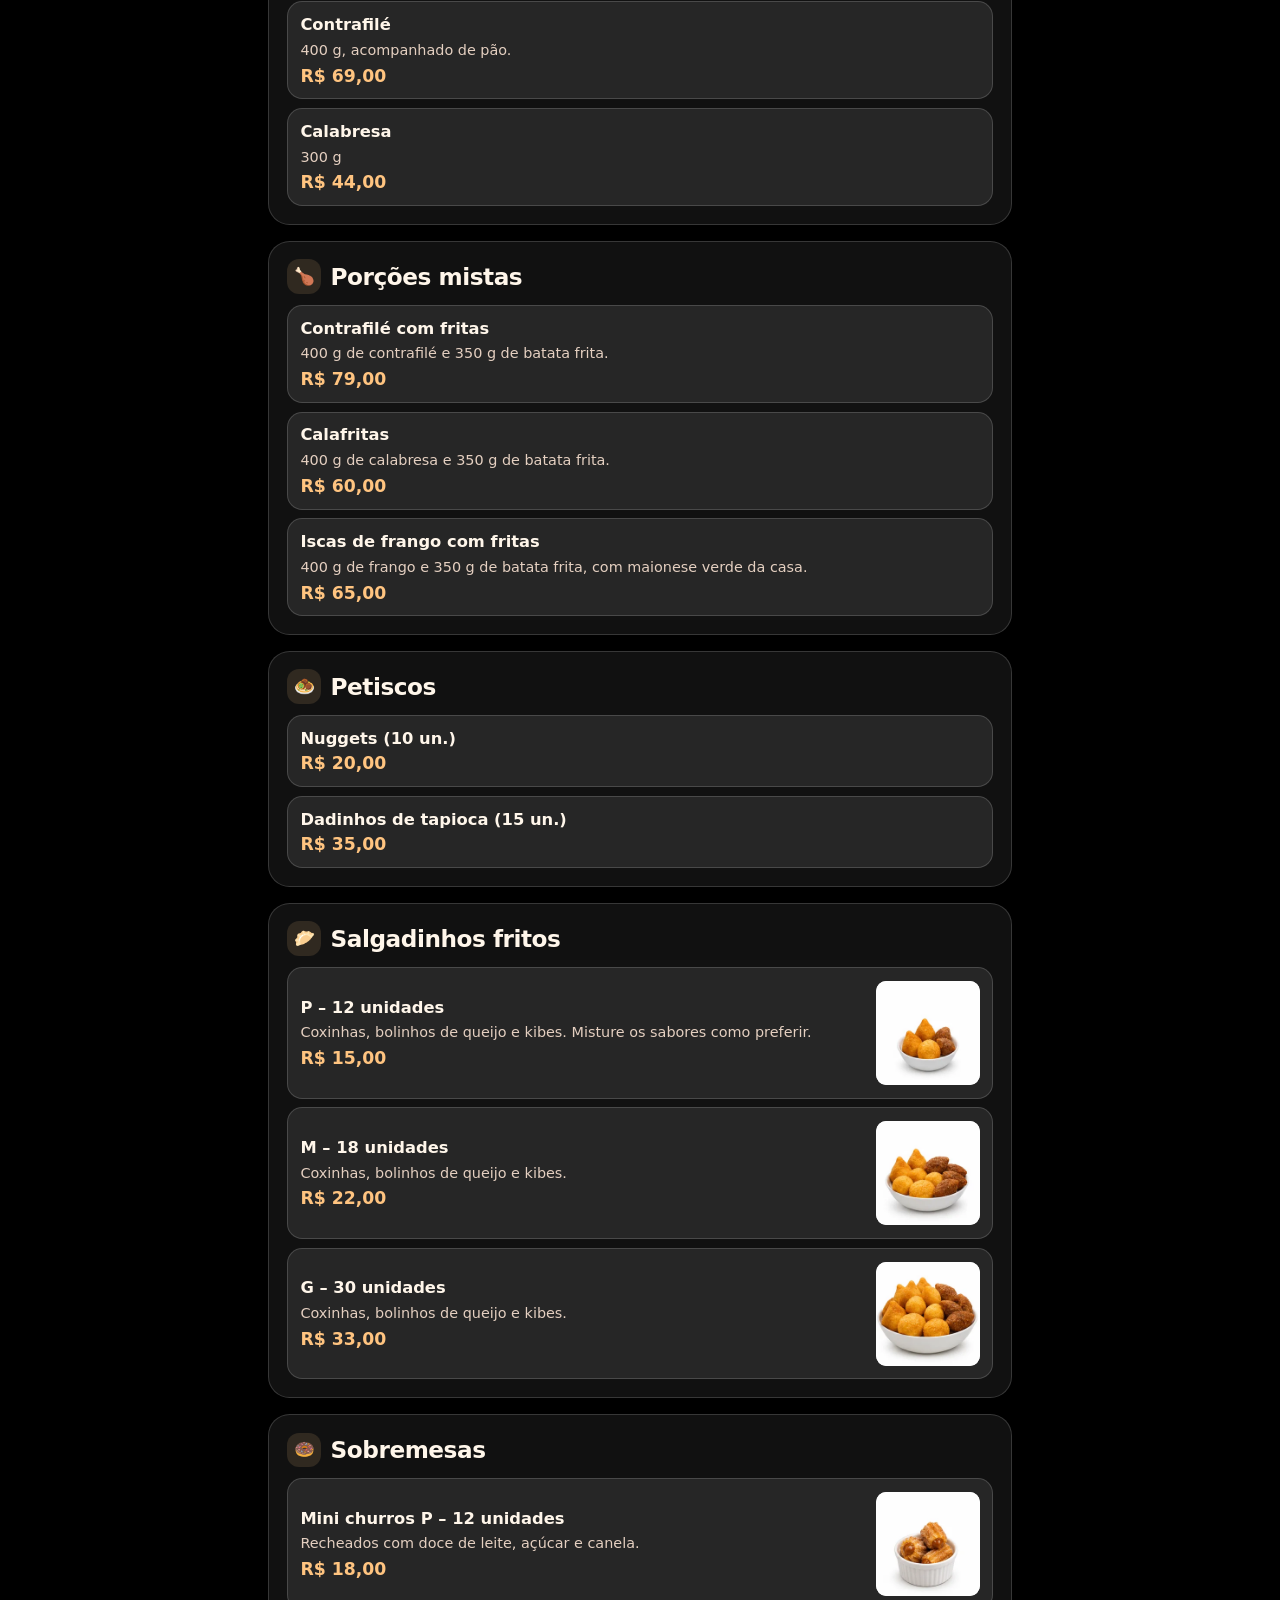
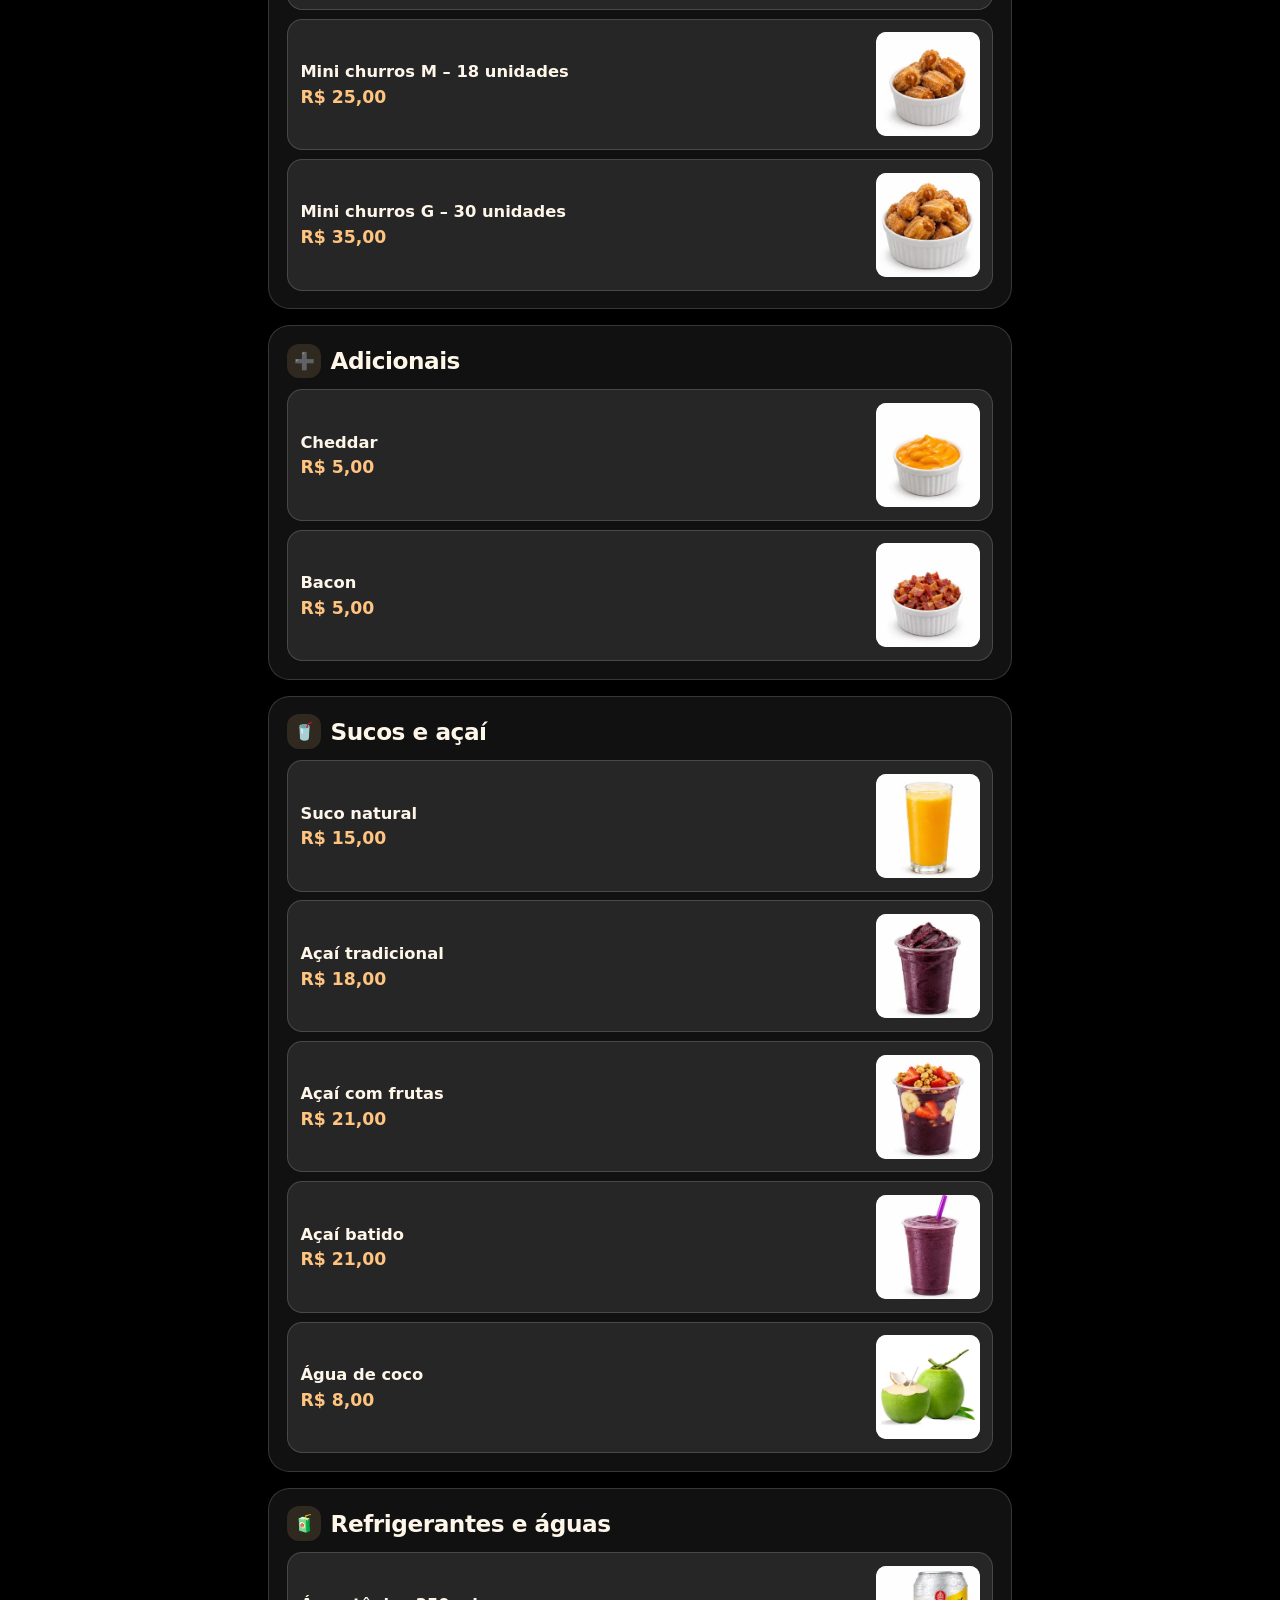
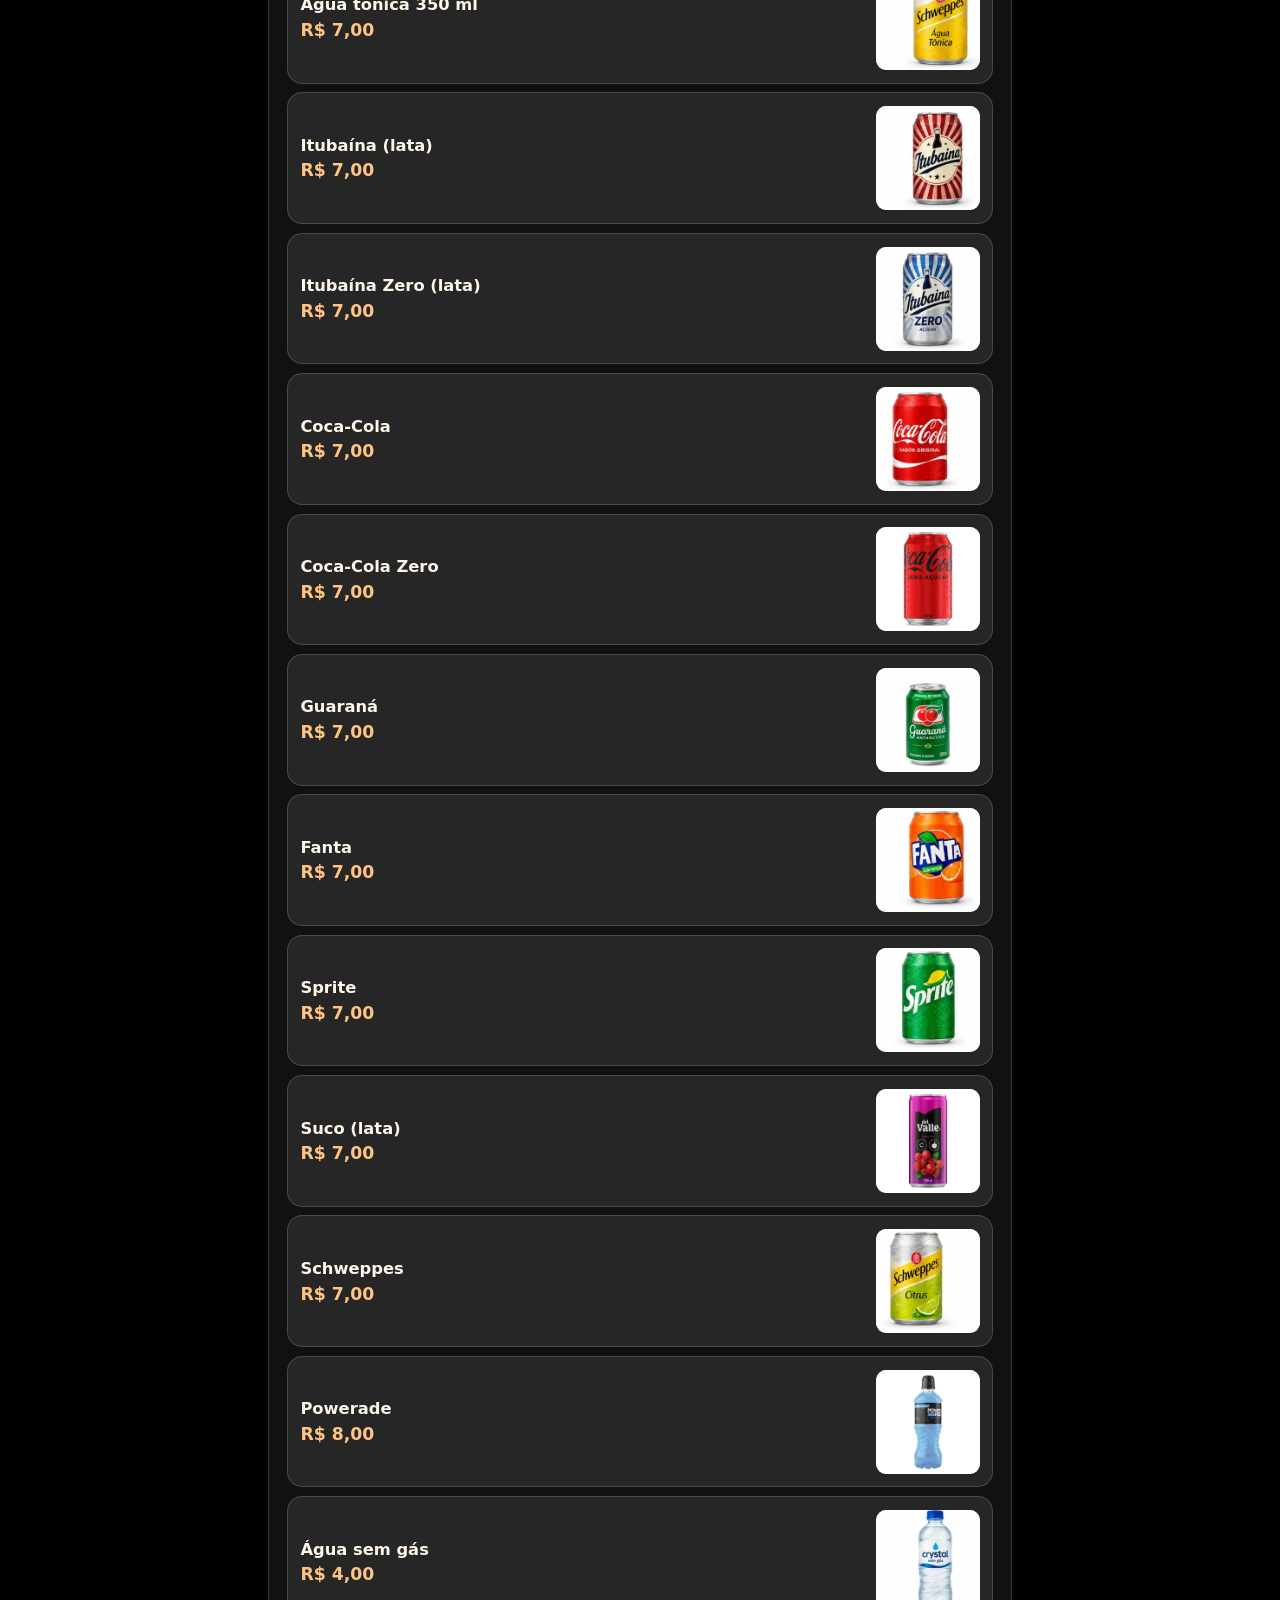
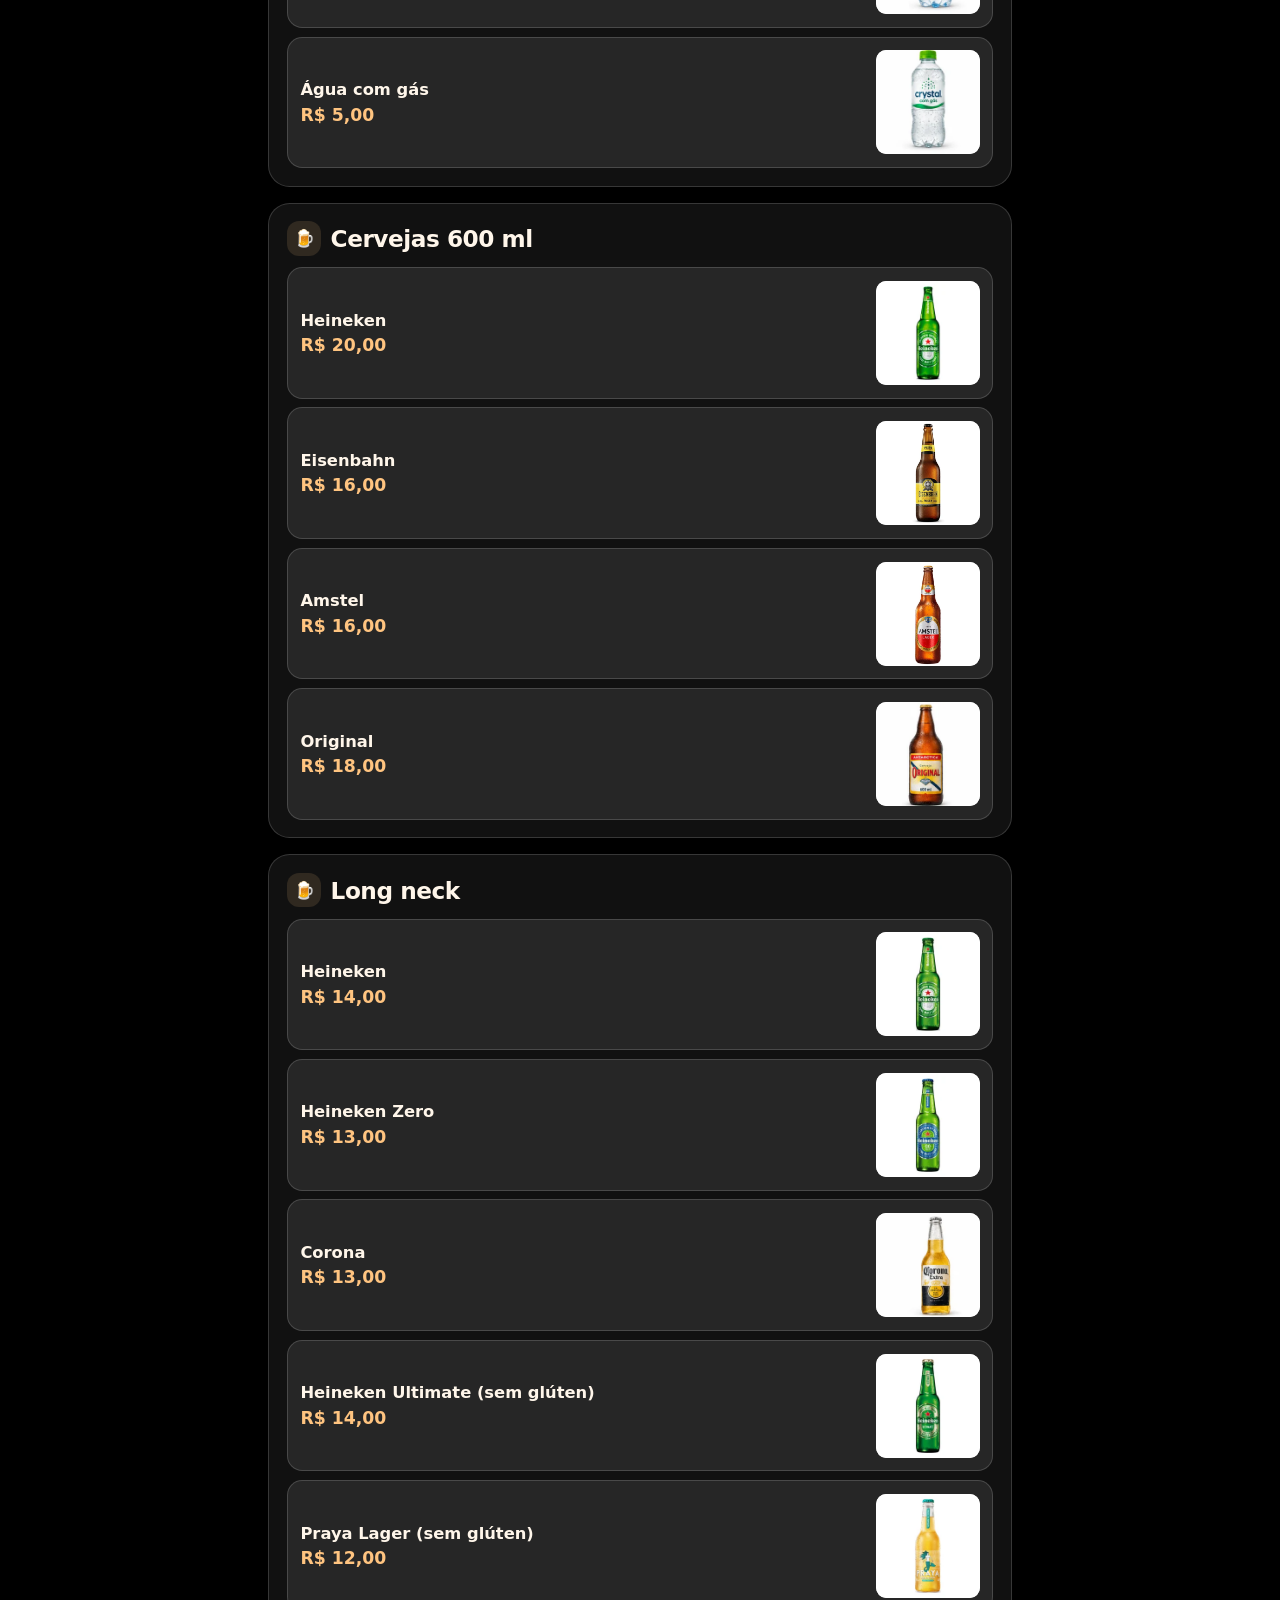
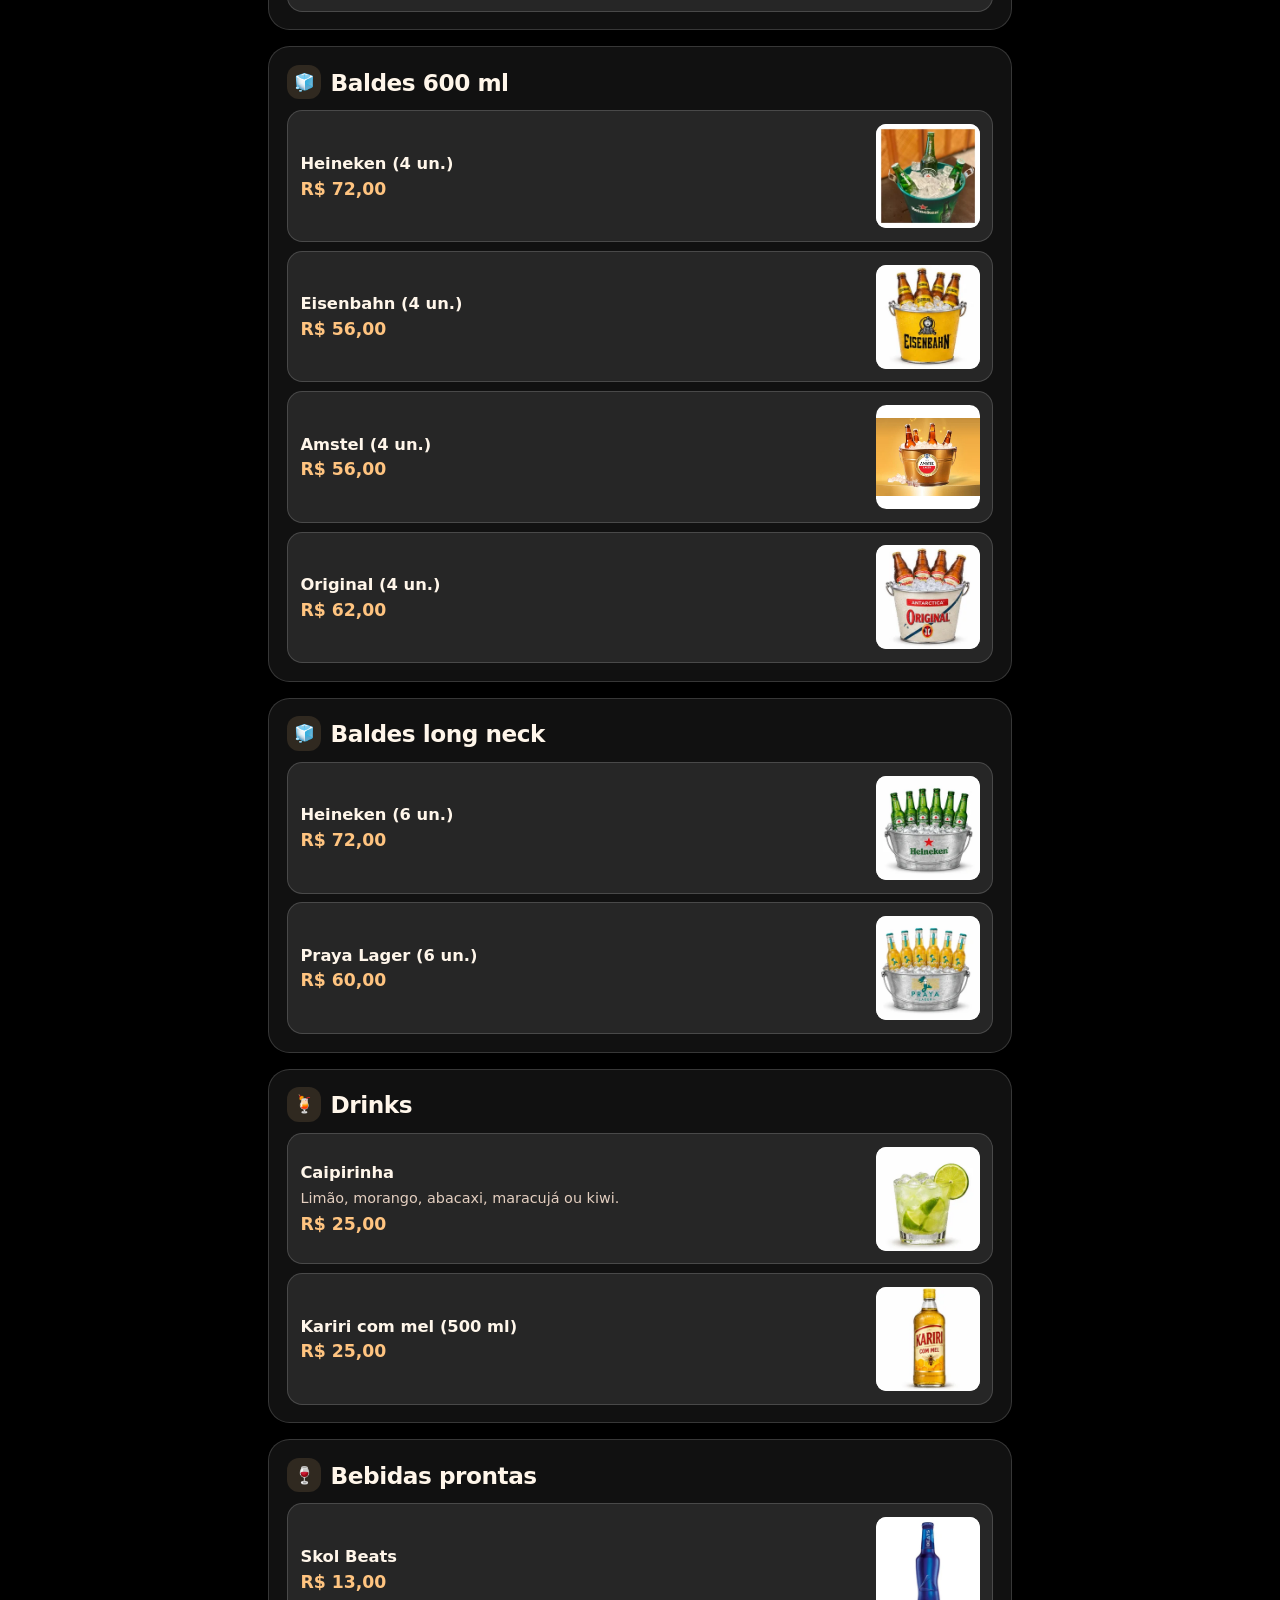
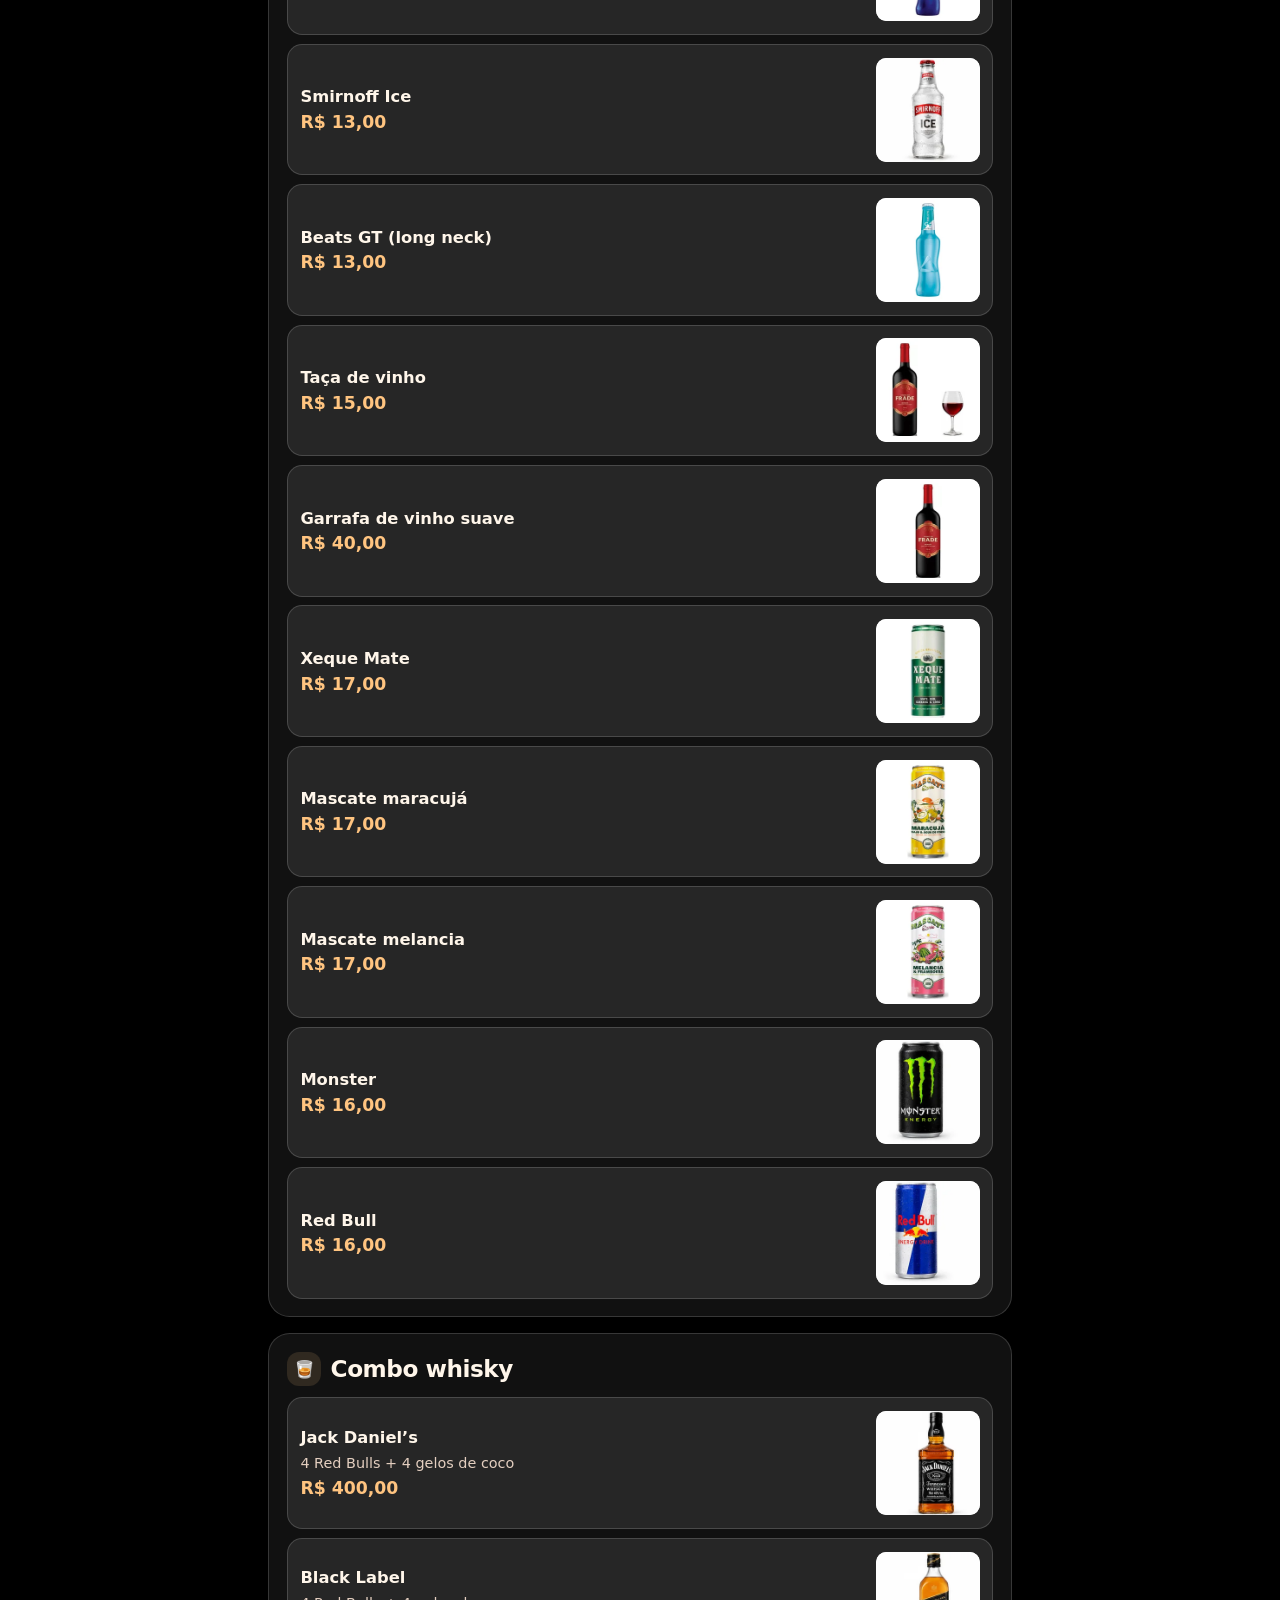
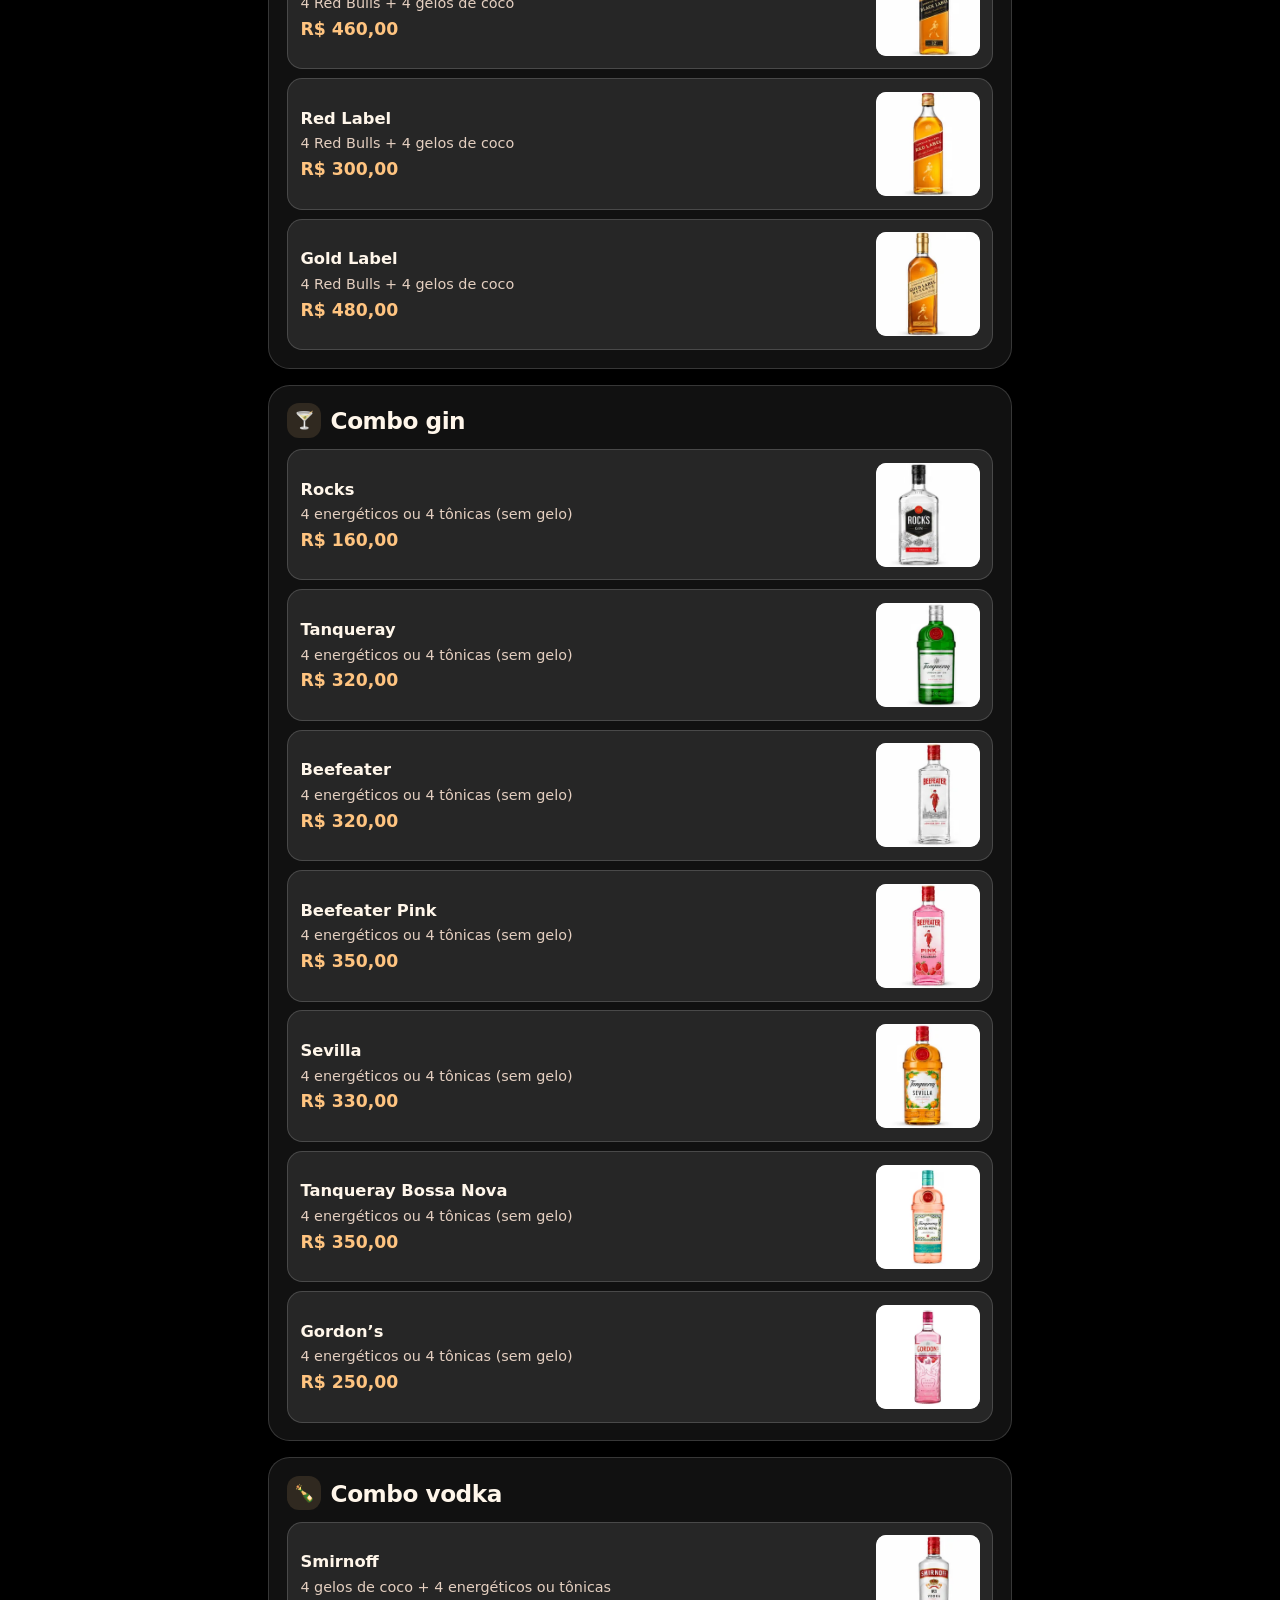
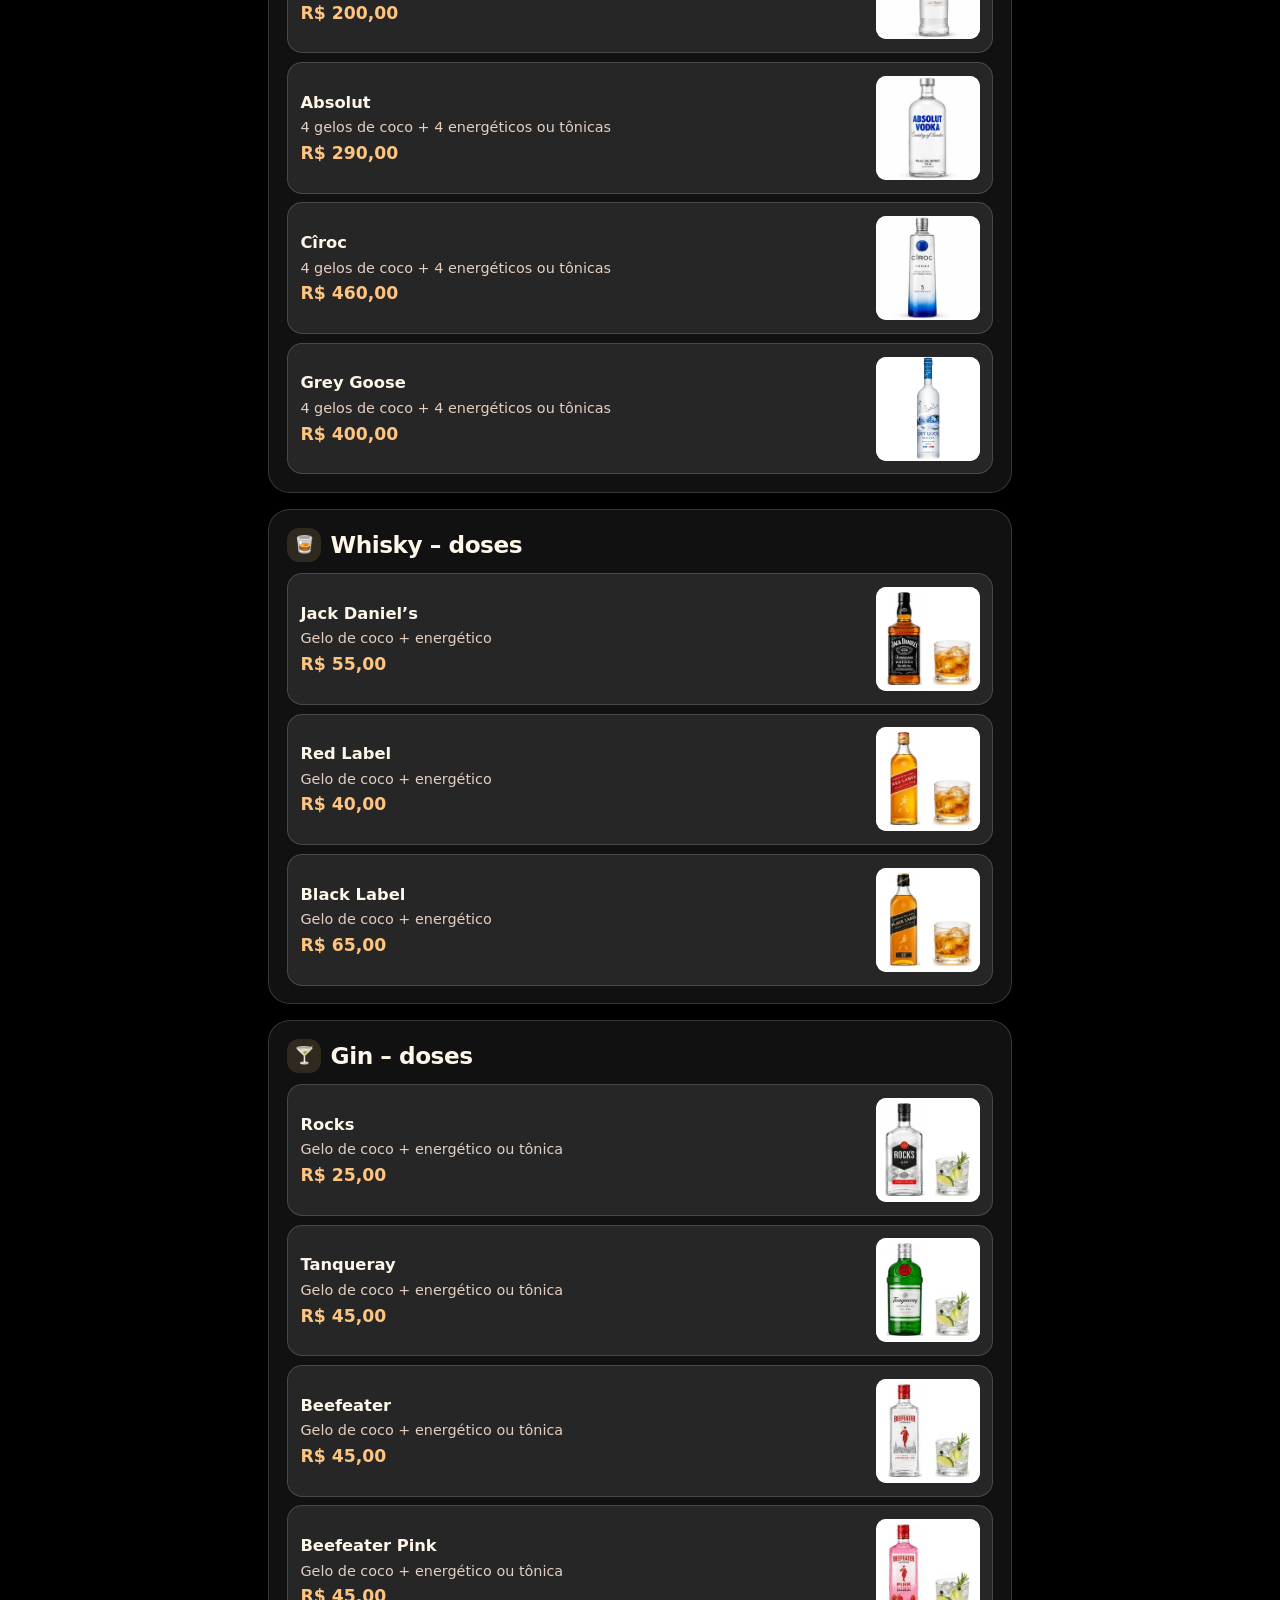
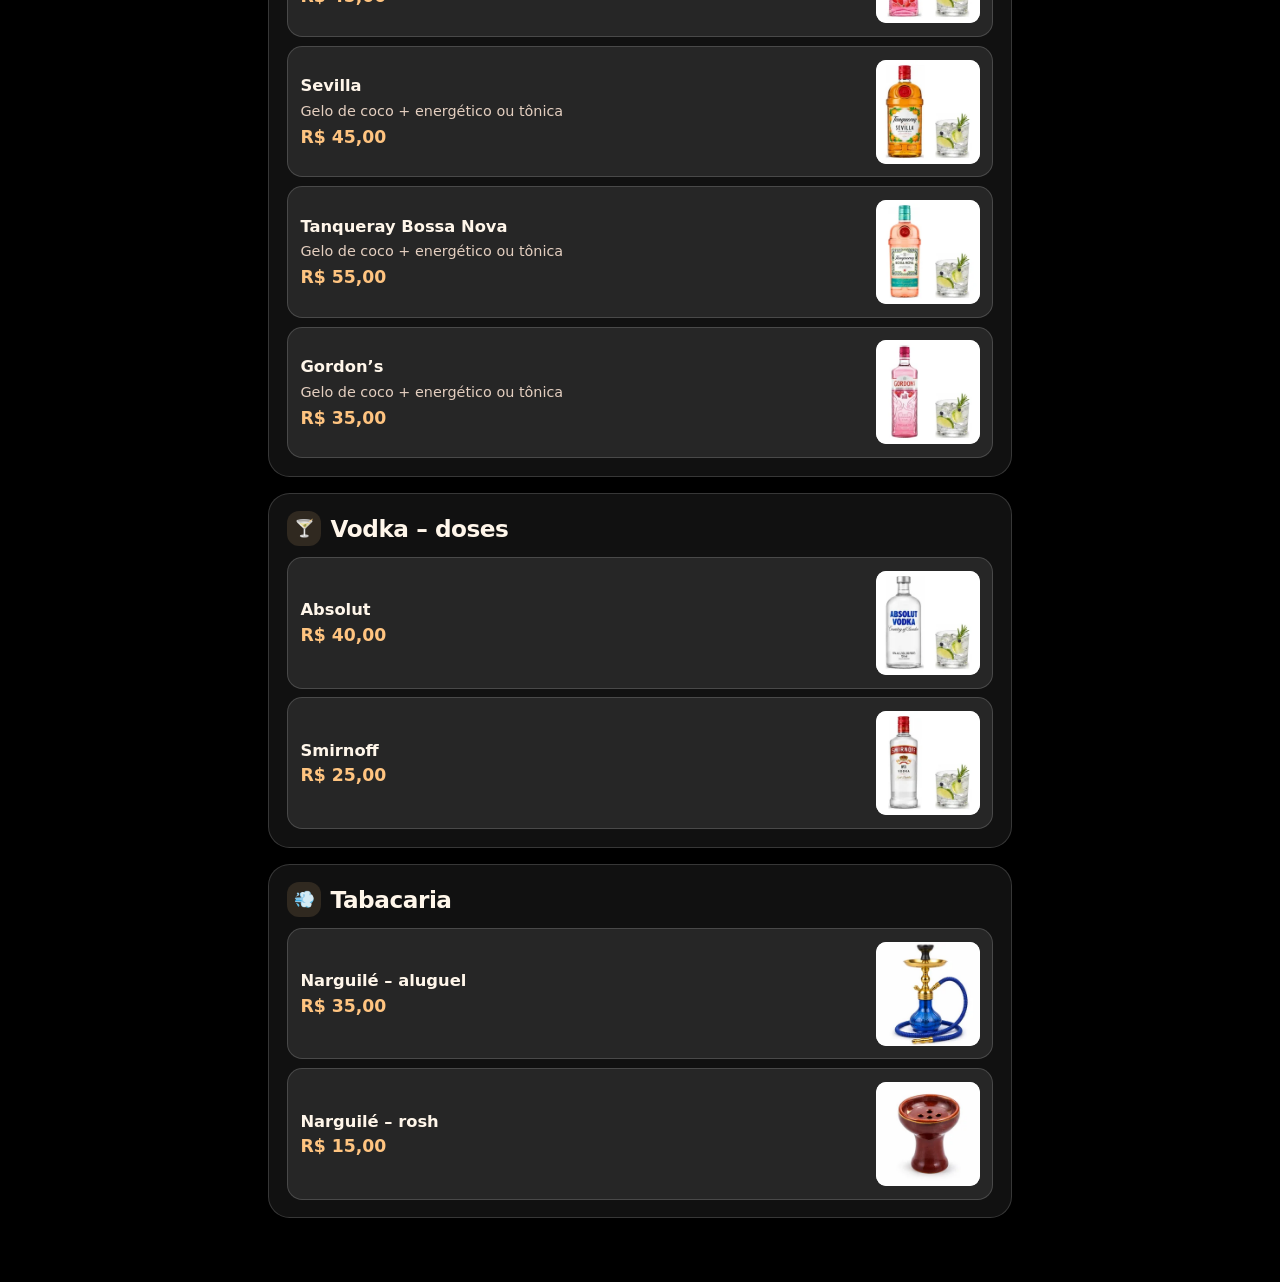
==== commit 47396392: "Aplica a faixa vinho fosca ao cabeçalho" ====
--- a/index.html
+++ b/index.html
@@ -133,7 +133,7 @@
 </head>
 <body>
   <header>
-    <img class="brand" src="imagens/identidade/areia-sob-o-refletor.webp" width="560" height="125" alt="Arena RK Itaquera">
+    <img class="brand" src="imagens/identidade/faixa-vinho-fosca.webp" width="560" height="127" alt="Arena RK Itaquera">
     <h1>Cardápio</h1>
   </header>
   <nav aria-label="Categorias">
@@ -146,7 +146,6 @@
       <li><a href="#sucos-e-acai"><span class="category-icon" aria-hidden="true">🥤</span>Sucos e açaí</a></li>
       <li><a href="#refrigerantes"><span class="category-icon" aria-hidden="true">🧃</span>Refrigerantes e águas</a></li>
       <li><a href="#cervejas"><span class="category-icon" aria-hidden="true">🍺</span>Cervejas</a></li>
-      <li><a href="#baldes"><span class="category-icon" aria-hidden="true">🧊</span>Baldes</a></li>
       <li><a href="#drinks"><span class="category-icon" aria-hidden="true">🍹</span>Drinks</a></li>
       <li><a href="#bebidas-prontas"><span class="category-icon" aria-hidden="true">🍷</span>Bebidas prontas</a></li>
       <li><a href="#destilados"><span class="category-icon" aria-hidden="true">🥃</span>Destilados</a></li>
@@ -323,7 +322,8 @@
   <script>
     const links = document.querySelectorAll('nav a');
     function markCategory() {
-      const category = location.hash || '#lanches';
+      const hash = location.hash || '#lanches';
+      const category = ['#long-neck', '#baldes', '#baldes-long-neck'].includes(hash) ? '#cervejas' : hash;
       for (const link of links) {
         if (link.hash === category) link.setAttribute('aria-current', 'location');
         else link.removeAttribute('aria-current');
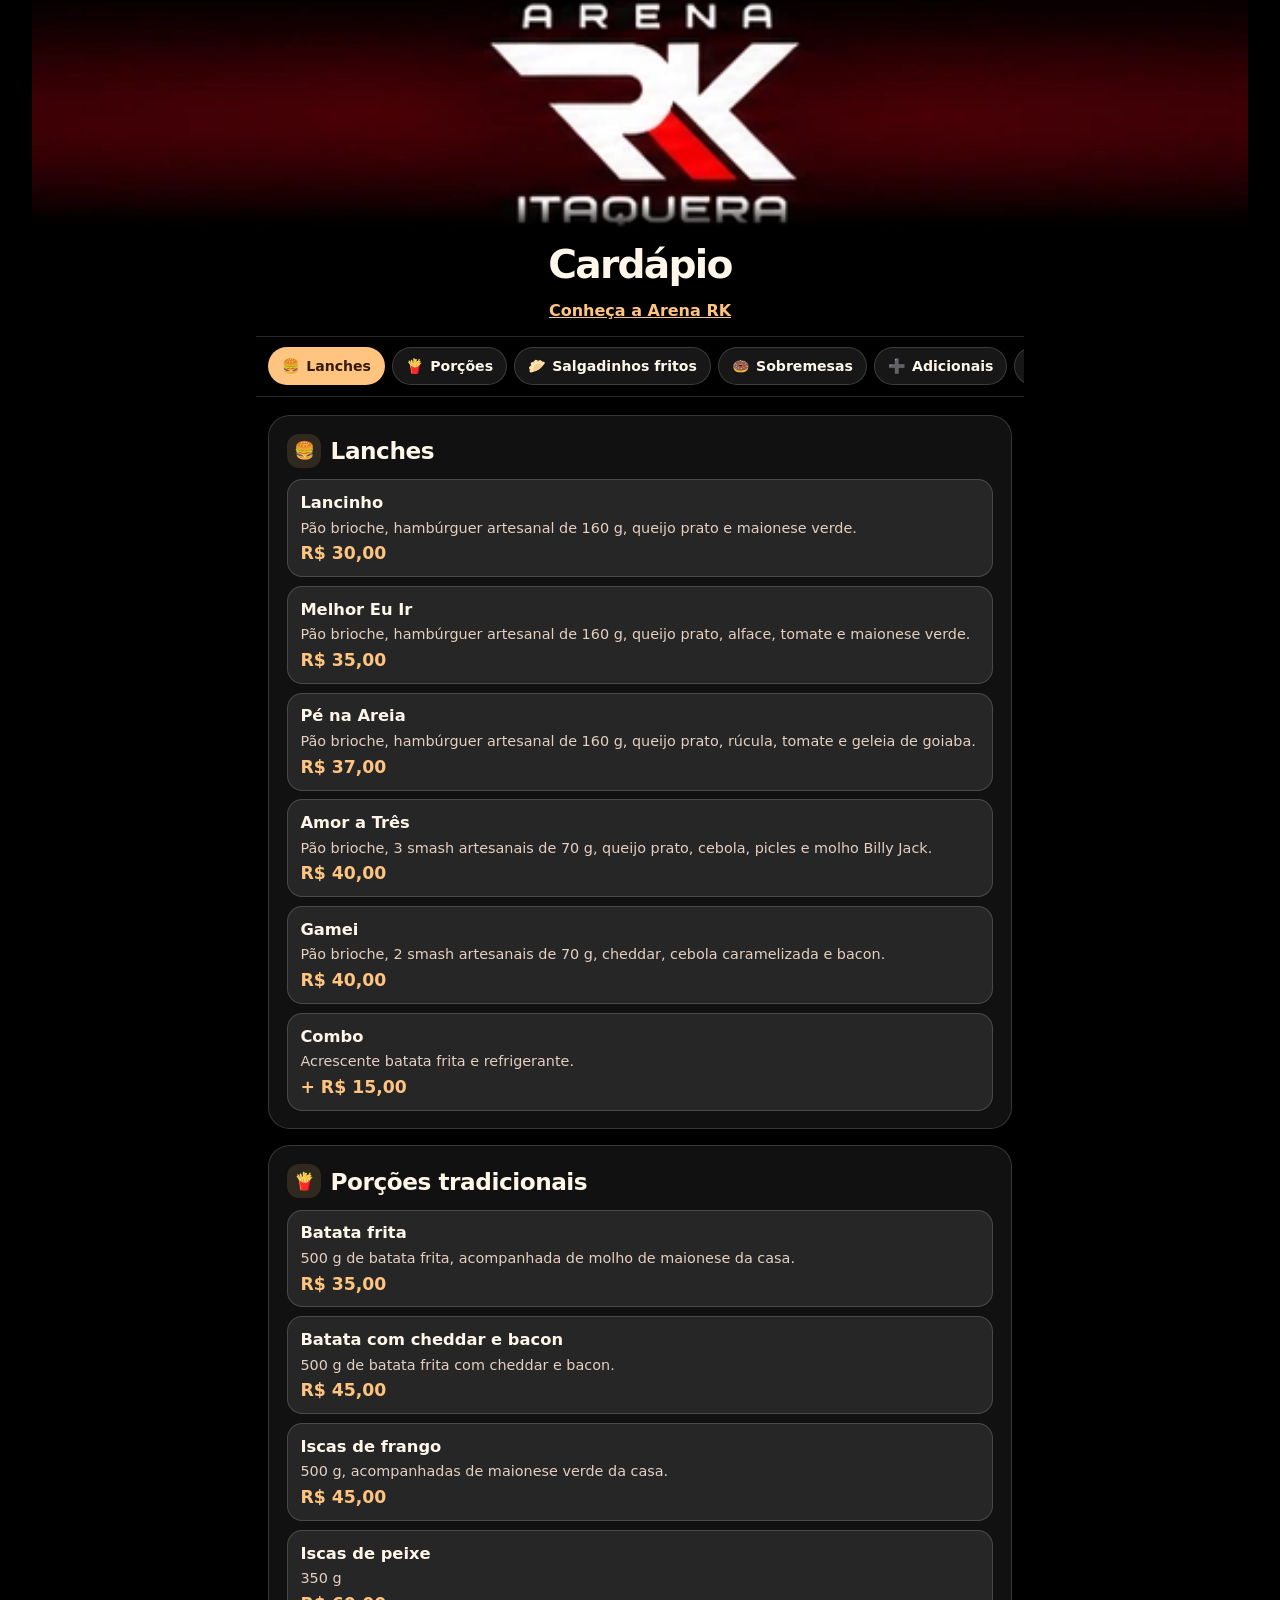
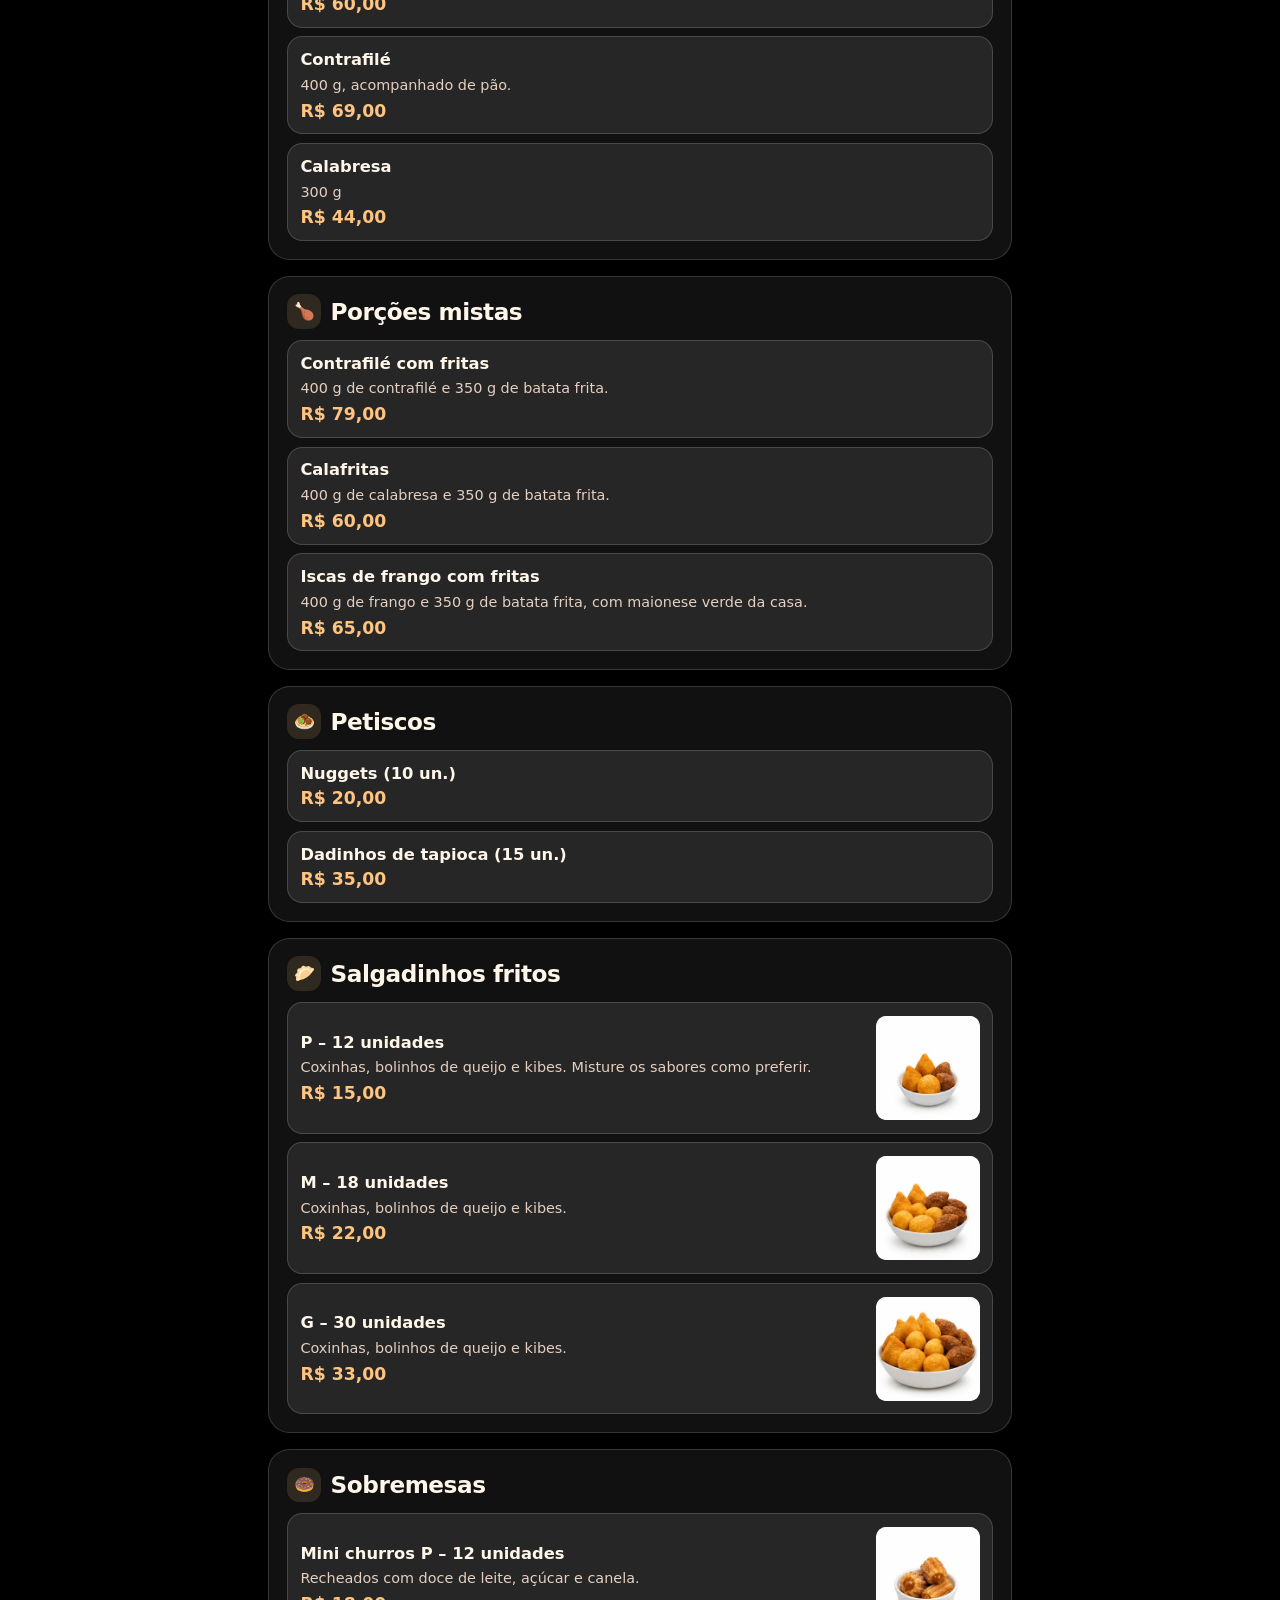
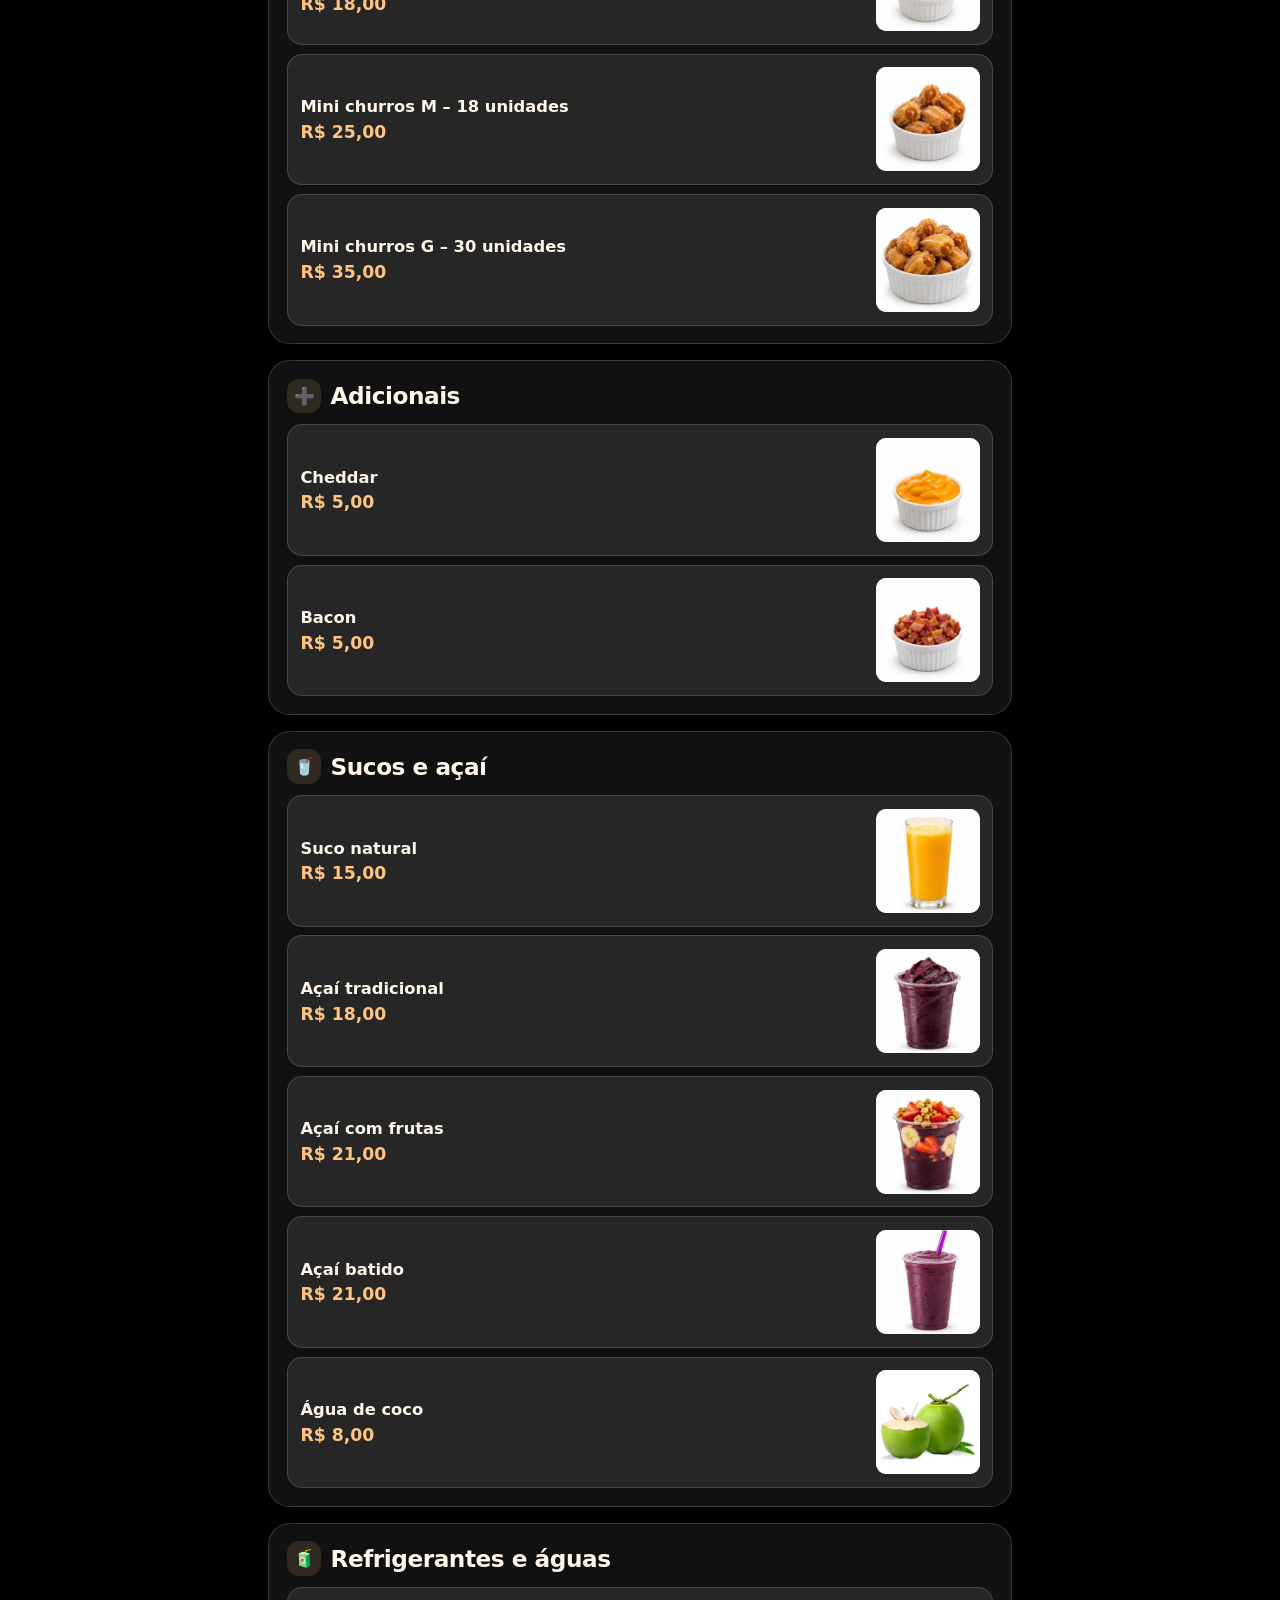
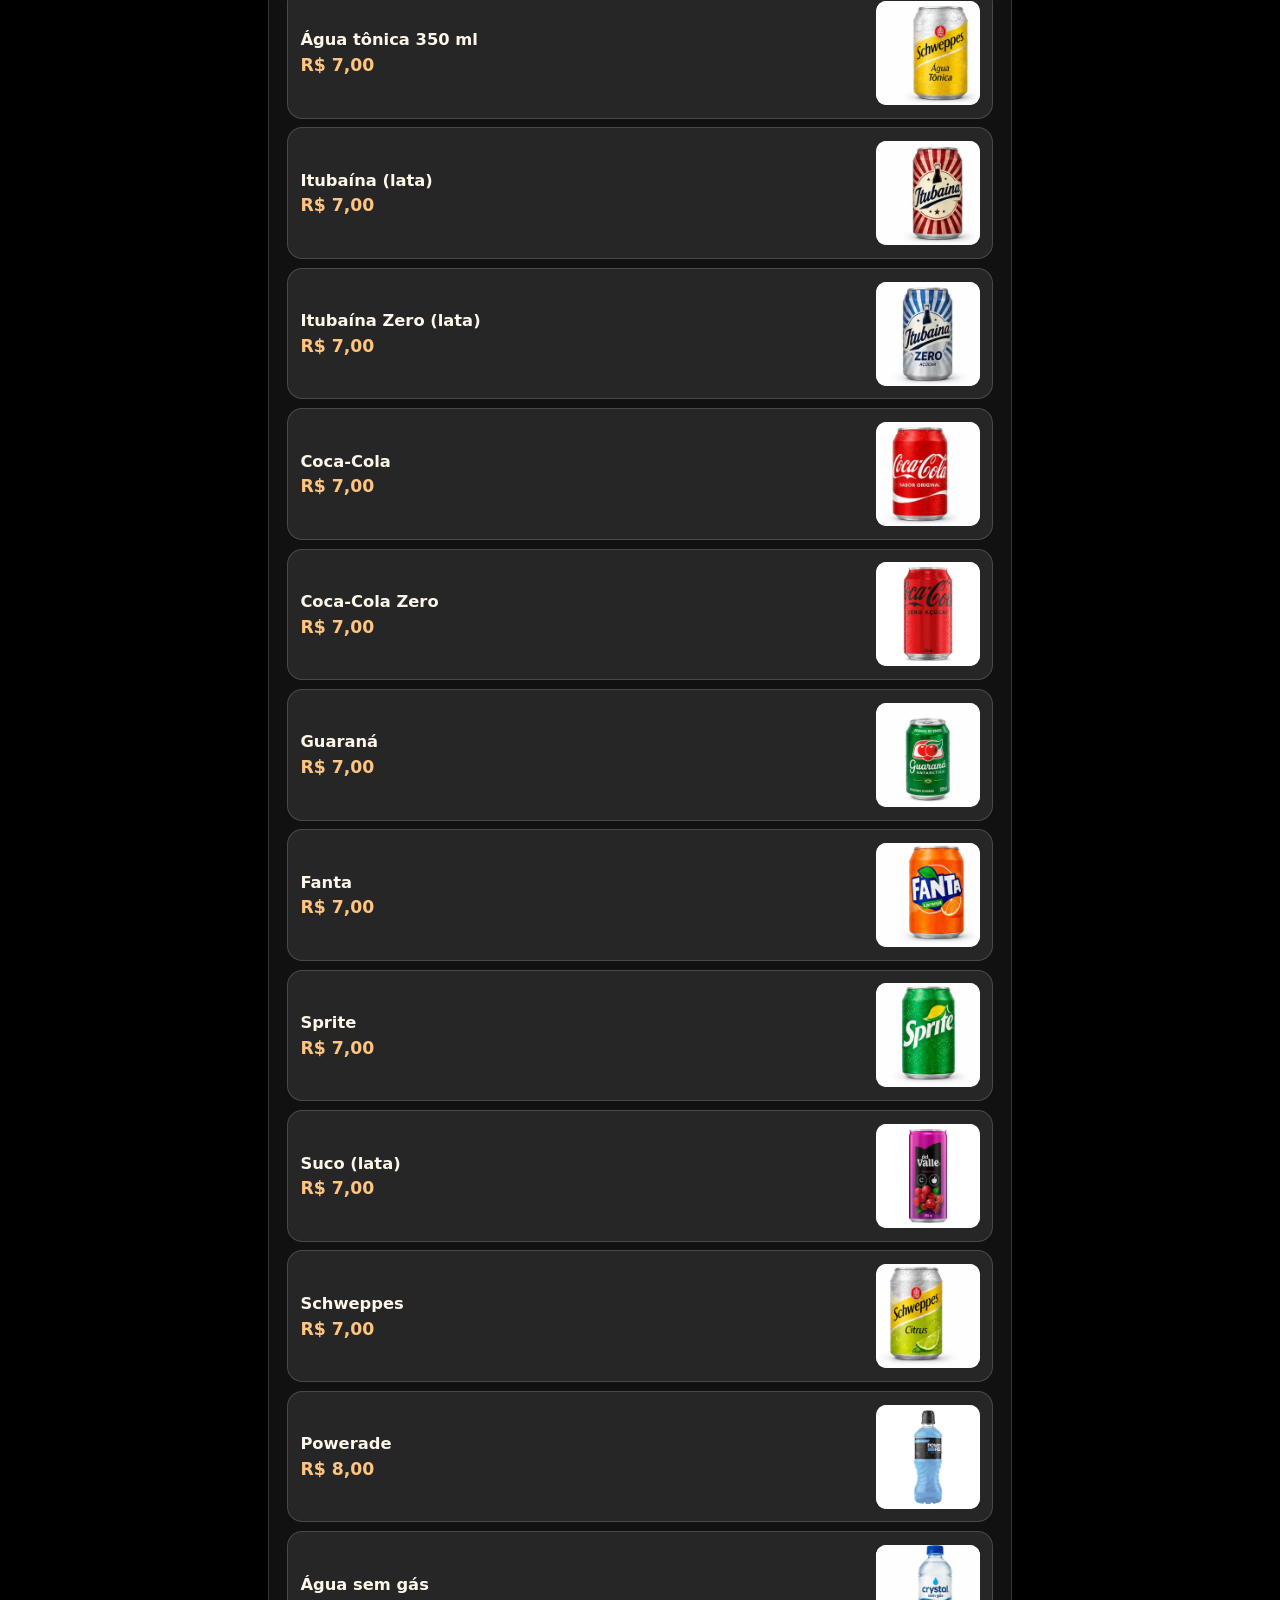
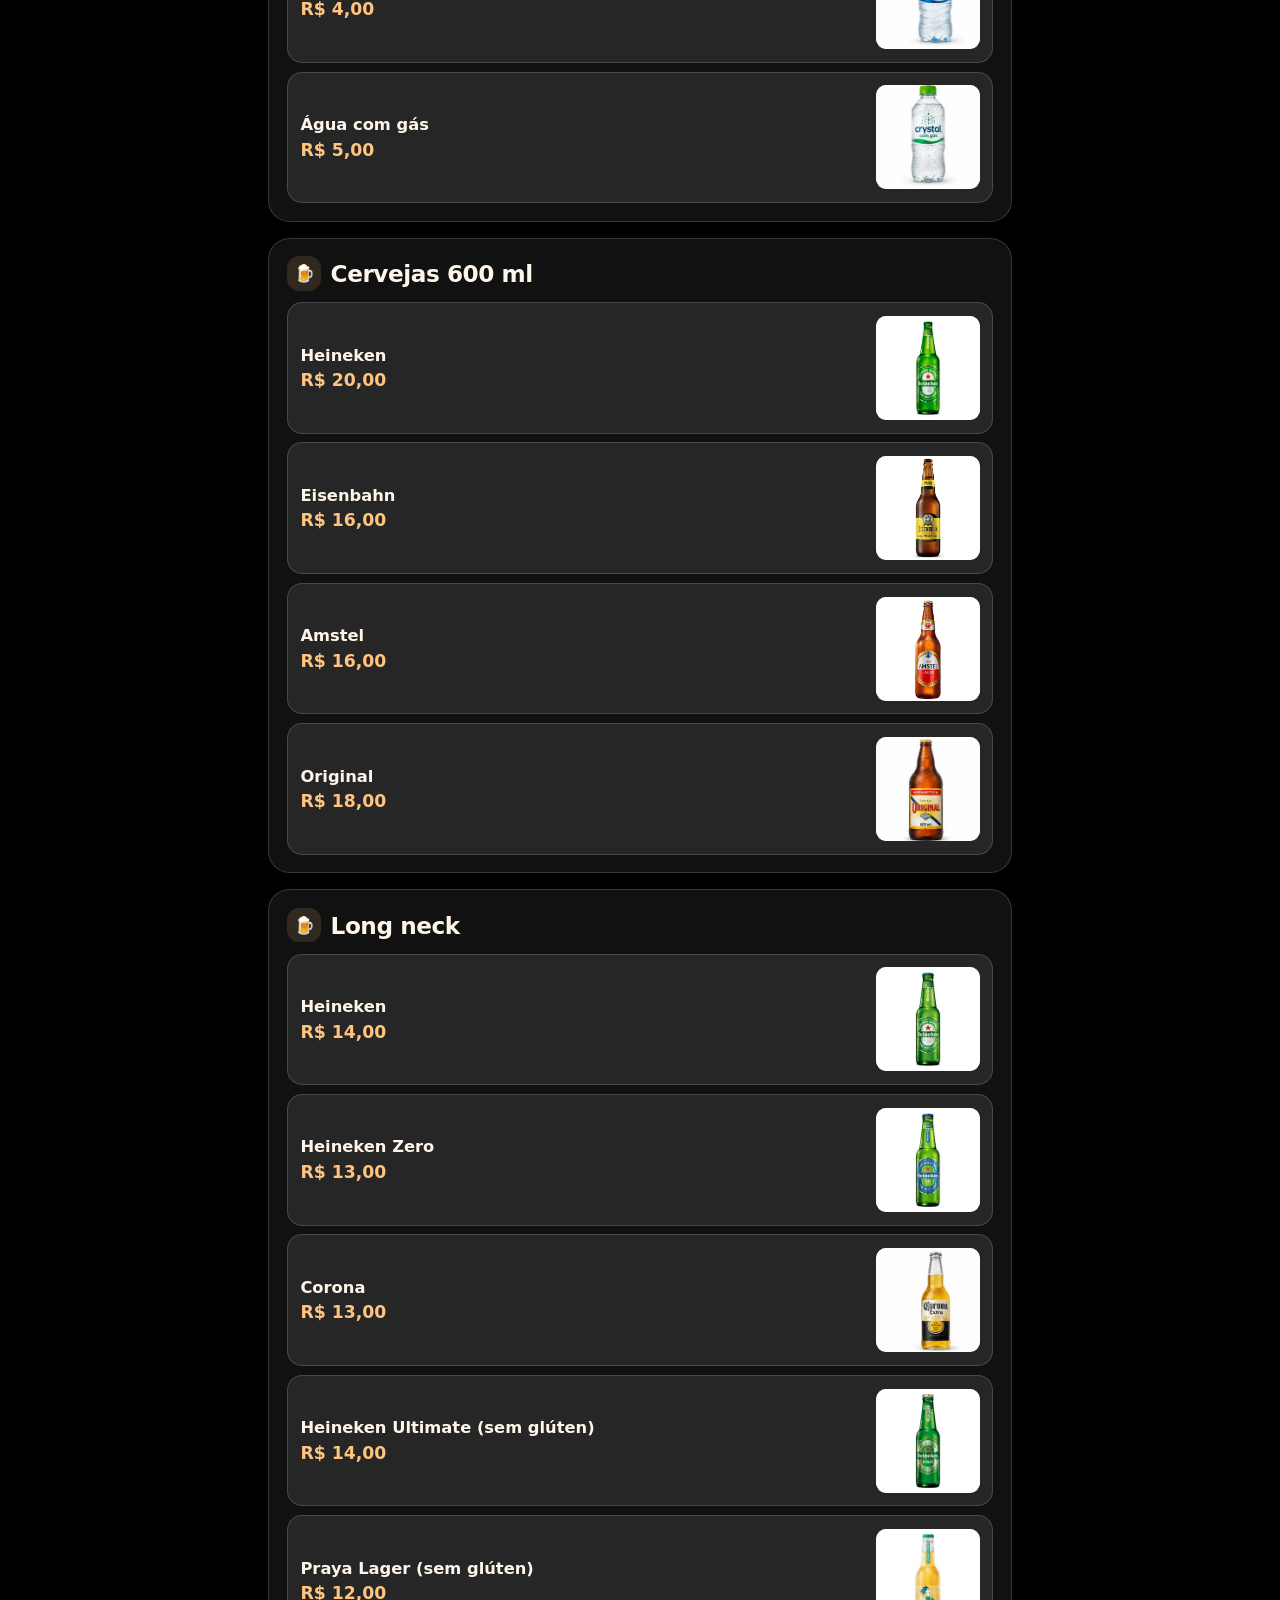
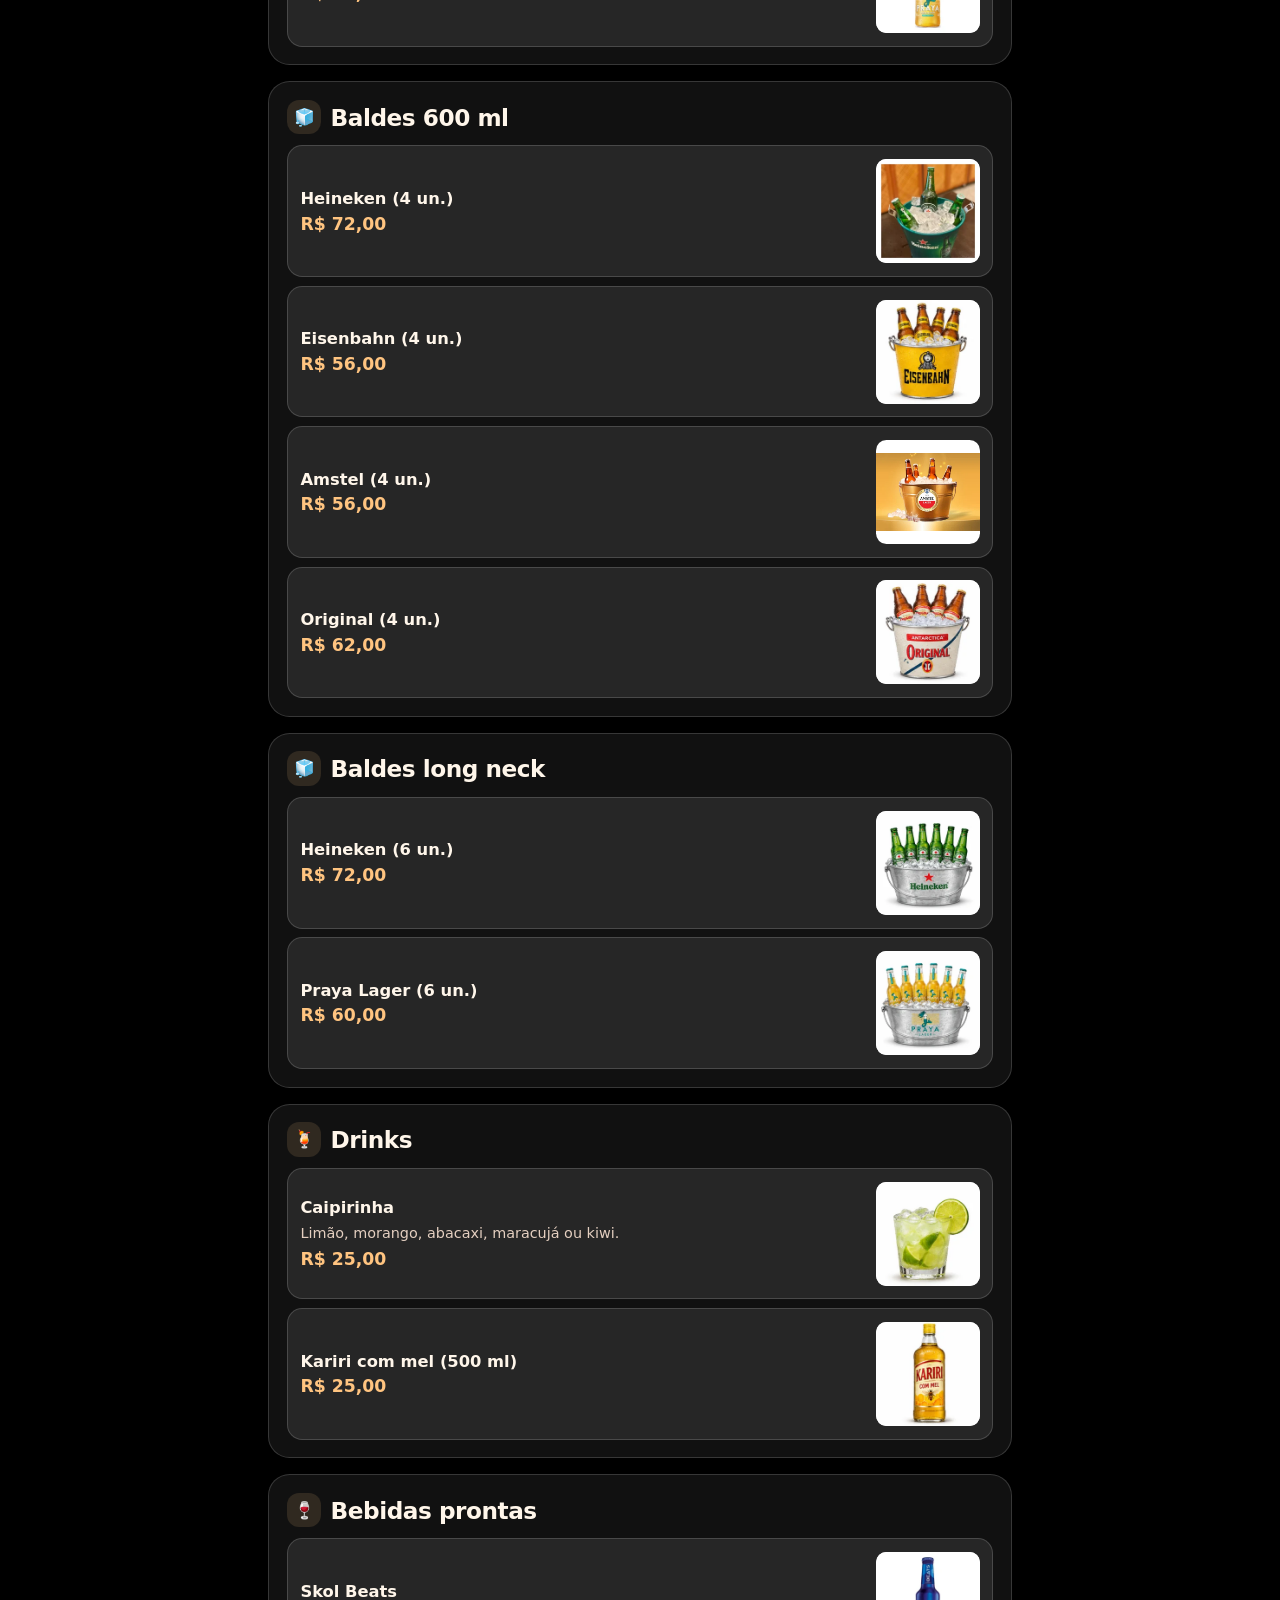
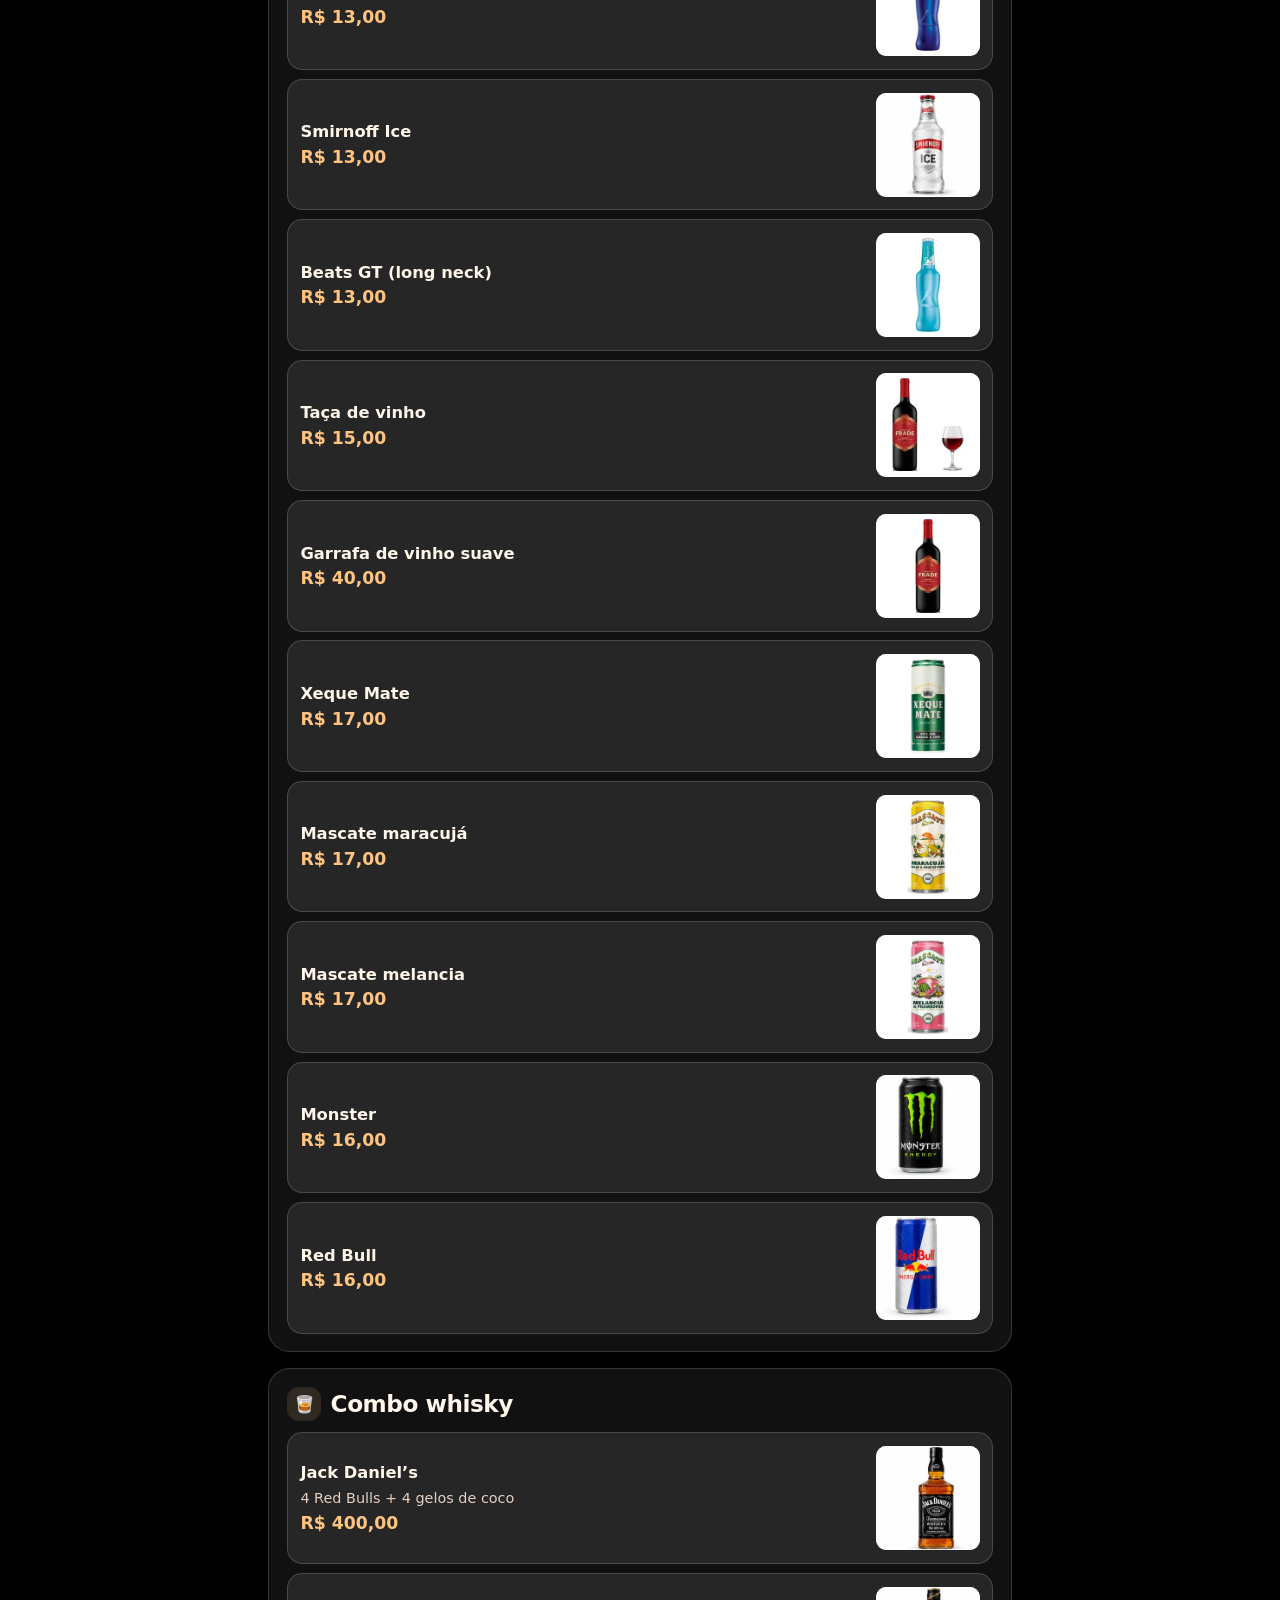
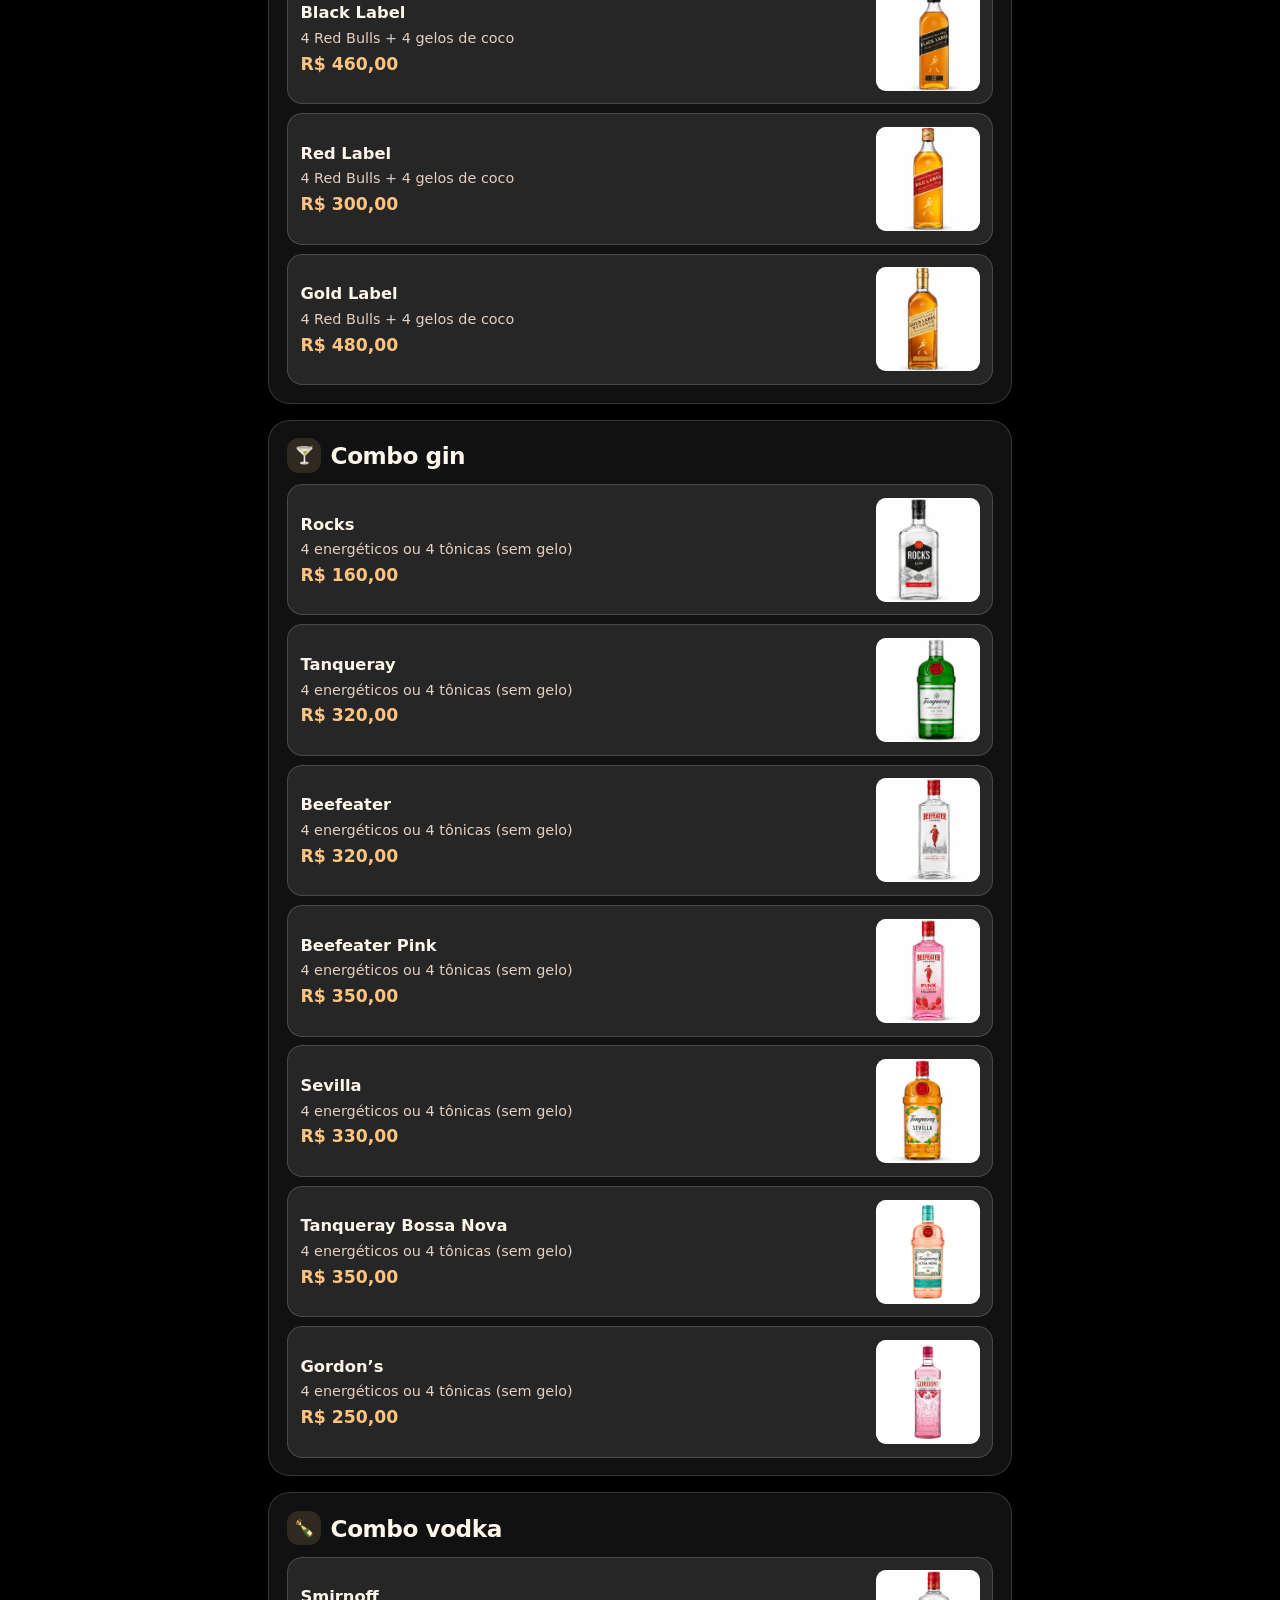
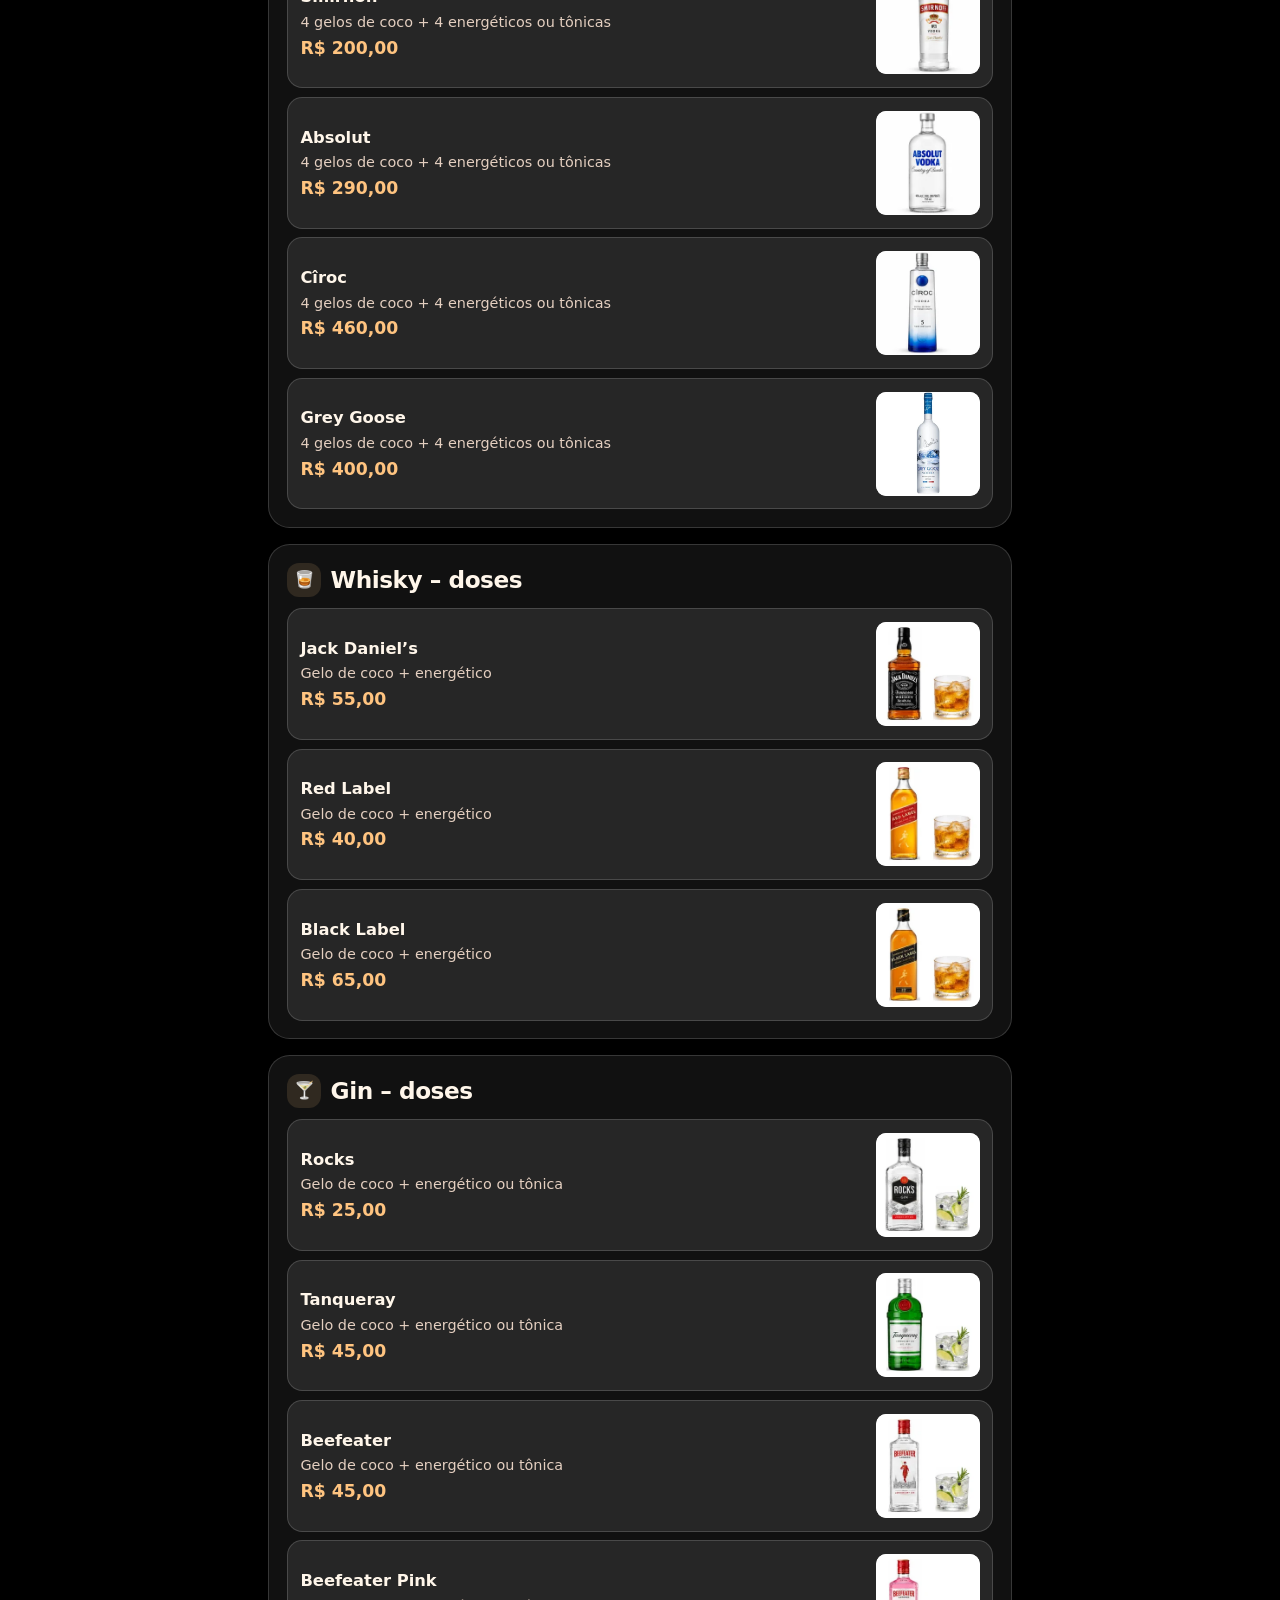
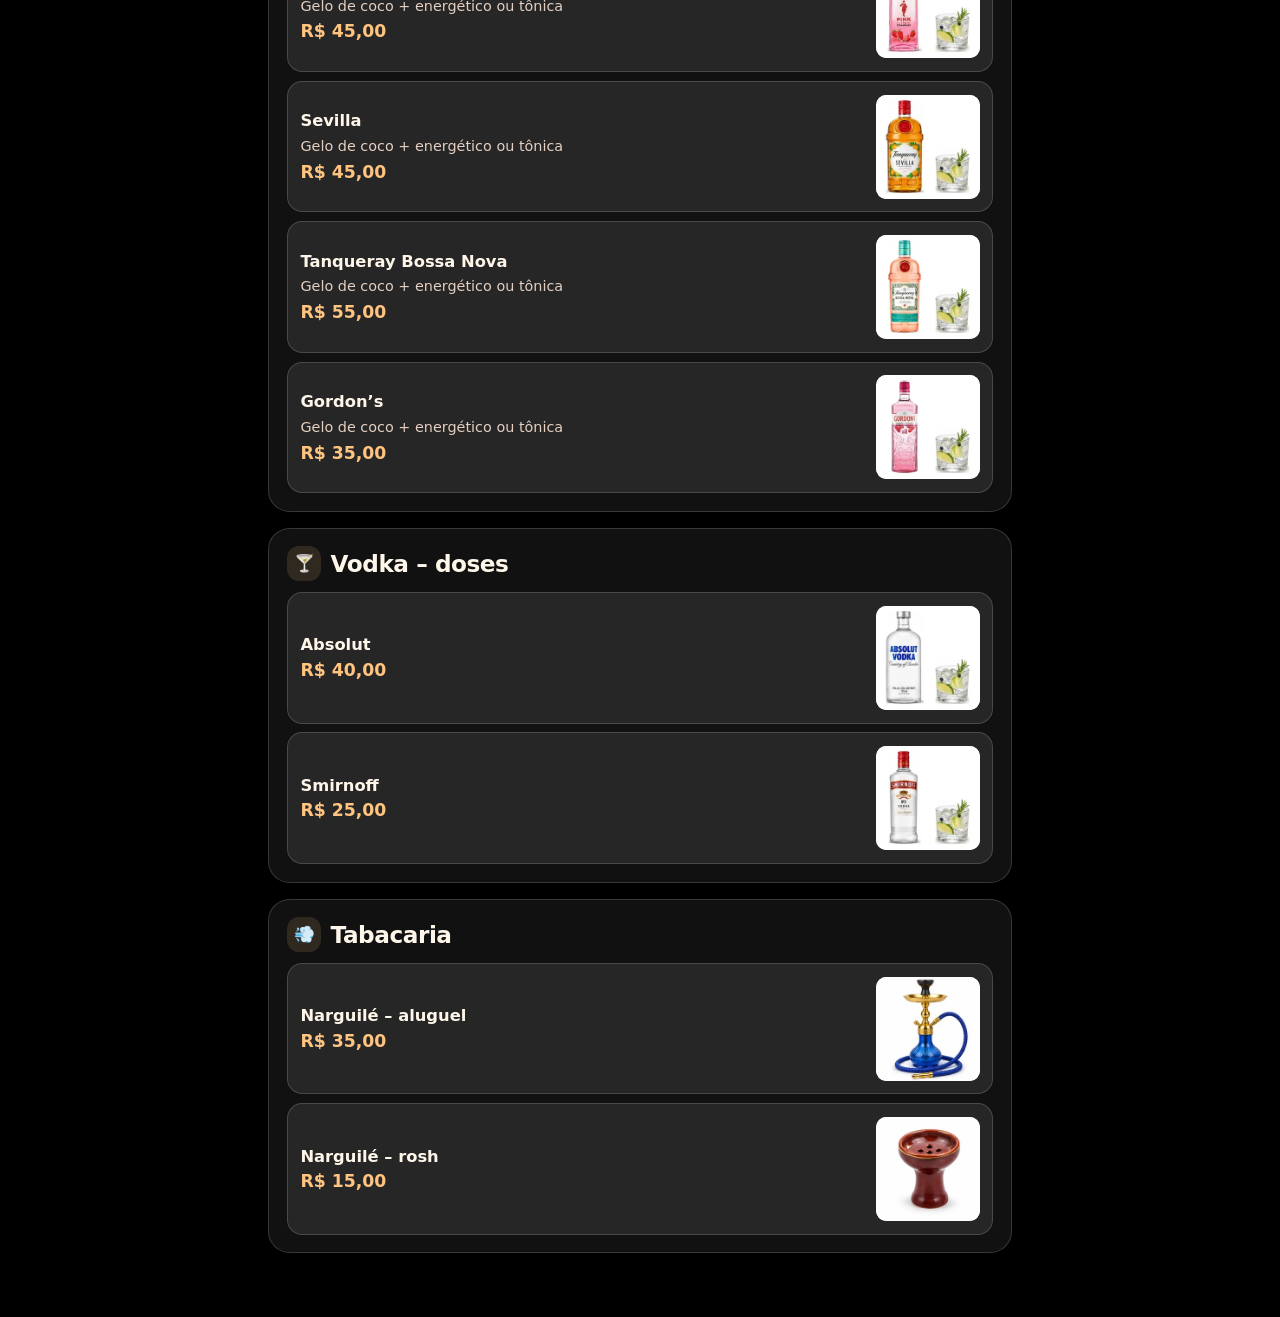
==== commit ce9a0113: "Adiciona site da Arena com aulas, reservas, eventos e cardápio" ====
--- a/index.html
+++ b/index.html
@@ -3,334 +3,15 @@
 <head>
   <meta charset="utf-8">
   <meta name="viewport" content="width=device-width, initial-scale=1">
-  <meta name="theme-color" content="#000000">
-  <title>Cardápio | Arena RK</title>
-  <style>
-    :root {
-      color-scheme: dark;
-      --surface: rgba(24, 24, 24, .72);
-      --surface-raised: rgba(255, 255, 255, .09);
-      --line: rgba(255, 255, 255, .16);
-      --text: #fff6ea;
-      --muted: #e4cfc0;
-      --accent: #ffc480;
-      --accent-ink: #341a11;
-    }
-
-    * { box-sizing: border-box; }
-    html { scroll-padding-top: 5rem; }
-    body {
-      margin: 0;
-      color: var(--text);
-      font-family: system-ui, sans-serif;
-      background: #000;
-    }
-    header { position: relative; max-width: 76rem; margin: auto; text-align: center; }
-    .brand {
-      display: block;
-      width: 100%;
-      height: clamp(8rem, 21vw, 14.4rem);
-      object-fit: cover;
-      object-position: center;
-      mask-image: linear-gradient(#000 88%, transparent);
-    }
-    h1 {
-      margin: .75rem 1rem .85rem;
-      font-size: clamp(1.65rem, 5vw, 2.45rem);
-      font-weight: 780;
-      letter-spacing: -.045em;
-    }
-    nav {
-      position: sticky;
-      top: 0;
-      z-index: 1;
-      max-width: 48rem;
-      margin: 0 auto;
-      border-block: 1px solid var(--line);
-      background: rgba(0, 0, 0, .90);
-      backdrop-filter: blur(16px);
-    }
-    nav ul {
-      display: flex;
-      gap: .45rem;
-      margin: 0;
-      padding: .65rem .75rem;
-      overflow-x: auto;
-      list-style: none;
-      scrollbar-width: thin;
-    }
-    nav a {
-      display: flex;
-      align-items: center;
-      gap: .4rem;
-      padding: .62rem .8rem;
-      border: 1px solid var(--line);
-      border-radius: 999px;
-      background: var(--surface-raised);
-      color: inherit;
-      text-decoration: none;
-      white-space: nowrap;
-      font-size: .88rem;
-      font-weight: 650;
-    }
-    nav a:hover { background: rgba(255, 255, 255, .16); }
-    nav a[aria-current] { border-color: transparent; background: var(--accent); color: var(--accent-ink); }
-    a:focus-visible { outline: 2px solid var(--accent); outline-offset: 2px; }
-    main { max-width: 48rem; margin: 0 auto; padding: 1.15rem .75rem 3rem; }
-    section {
-      margin-bottom: 1rem;
-      padding: clamp(.75rem, 2vw, 1.1rem);
-      border: 1px solid var(--line);
-      border-radius: 1.35rem;
-      background: var(--surface);
-      box-shadow: 0 .6rem 1.5rem rgba(0, 0, 0, .2);
-    }
-    h2 {
-      display: flex;
-      align-items: center;
-      gap: .6rem;
-      margin: 0 0 .7rem;
-      font-size: clamp(1.15rem, 3vw, 1.45rem);
-      letter-spacing: -.02em;
-    }
-    .category-icon { flex: none; line-height: 1; }
-    h2 .category-icon {
-      display: grid;
-      place-items: center;
-      width: 2.15rem;
-      height: 2.15rem;
-      border-radius: .75rem;
-      background: rgba(255, 196, 128, .13);
-      font-size: 1.05rem;
-    }
-    article {
-      display: grid;
-      grid-template-columns: minmax(0, 1fr);
-      align-items: center;
-      gap: .85rem;
-      margin-top: .55rem;
-      padding: .8rem;
-      border: 1px solid var(--line);
-      border-radius: .95rem;
-      background: var(--surface-raised);
-    }
-    article.with-photo { grid-template-columns: minmax(0, 1fr) clamp(5rem, 22vw, 6.5rem); }
-    h3 { margin: 0; font-size: 1.02rem; }
-    article p { margin: .35rem 0; color: var(--muted); font-size: .9rem; line-height: 1.4; }
-    strong { display: block; margin-top: .35rem; color: var(--accent); font-size: 1.08rem; font-variant-numeric: tabular-nums; }
-    article img {
-      display: block;
-      place-self: center;
-      width: 100%;
-      height: auto;
-      aspect-ratio: 1;
-      object-fit: contain;
-      object-position: center;
-      background: #fff;
-      border-radius: .65rem;
-    }
-  </style>
+  <title>Arena RK</title>
+  <script>
+    const page = location.hostname === 'arenark.com.br' || location.hostname === 'www.arenark.com.br'
+      ? 'arena/' : 'cardapio/';
+    location.replace(new URL(page + location.search + location.hash, location.href));
+  </script>
 </head>
 <body>
-  <header>
-    <img class="brand" src="imagens/identidade/faixa-vinho-fosca.webp" width="560" height="127" alt="Arena RK Itaquera">
-    <h1>Cardápio</h1>
-  </header>
-  <nav aria-label="Categorias">
-    <ul>
-      <li><a href="#lanches"><span class="category-icon" aria-hidden="true">🍔</span>Lanches</a></li>
-      <li><a href="#porcoes"><span class="category-icon" aria-hidden="true">🍟</span>Porções</a></li>
-      <li><a href="#salgadinhos"><span class="category-icon" aria-hidden="true">🥟</span>Salgadinhos fritos</a></li>
-      <li><a href="#sobremesas"><span class="category-icon" aria-hidden="true">🍩</span>Sobremesas</a></li>
-      <li><a href="#adicionais"><span class="category-icon" aria-hidden="true">➕</span>Adicionais</a></li>
-      <li><a href="#sucos-e-acai"><span class="category-icon" aria-hidden="true">🥤</span>Sucos e açaí</a></li>
-      <li><a href="#refrigerantes"><span class="category-icon" aria-hidden="true">🧃</span>Refrigerantes e águas</a></li>
-      <li><a href="#cervejas"><span class="category-icon" aria-hidden="true">🍺</span>Cervejas</a></li>
-      <li><a href="#drinks"><span class="category-icon" aria-hidden="true">🍹</span>Drinks</a></li>
-      <li><a href="#bebidas-prontas"><span class="category-icon" aria-hidden="true">🍷</span>Bebidas prontas</a></li>
-      <li><a href="#destilados"><span class="category-icon" aria-hidden="true">🥃</span>Destilados</a></li>
-      <li><a href="#outros"><span class="category-icon" aria-hidden="true">💨</span>Tabacaria</a></li>
-    </ul>
-  </nav>
-  <main>
-    <section id="lanches">
-      <h2><span class="category-icon" aria-hidden="true">🍔</span>Lanches</h2>
-      <article><div><h3>Lancinho</h3><p>Pão brioche, hambúrguer artesanal de 160 g, queijo prato e maionese verde.</p><strong>R$ 30,00</strong></div></article>
-      <article><div><h3>Melhor Eu Ir</h3><p>Pão brioche, hambúrguer artesanal de 160 g, queijo prato, alface, tomate e maionese verde.</p><strong>R$ 35,00</strong></div></article>
-      <article><div><h3>Pé na Areia</h3><p>Pão brioche, hambúrguer artesanal de 160 g, queijo prato, rúcula, tomate e geleia de goiaba.</p><strong>R$ 37,00</strong></div></article>
-      <article><div><h3>Amor a Três</h3><p>Pão brioche, 3 smash artesanais de 70 g, queijo prato, cebola, picles e molho Billy Jack.</p><strong>R$ 40,00</strong></div></article>
-      <article><div><h3>Gamei</h3><p>Pão brioche, 2 smash artesanais de 70 g, cheddar, cebola caramelizada e bacon.</p><strong>R$ 40,00</strong></div></article>
-      <article><div><h3>Combo</h3><p>Acrescente batata frita e refrigerante.</p><strong>+ R$ 15,00</strong></div></article>
-    </section>
-    <section id="porcoes">
-      <h2><span class="category-icon" aria-hidden="true">🍟</span>Porções tradicionais</h2>
-      <article><div><h3>Batata frita</h3><p>500 g de batata frita, acompanhada de molho de maionese da casa.</p><strong>R$ 35,00</strong></div></article>
-      <article><div><h3>Batata com cheddar e bacon</h3><p>500 g de batata frita com cheddar e bacon.</p><strong>R$ 45,00</strong></div></article>
-      <article><div><h3>Iscas de frango</h3><p>500 g, acompanhadas de maionese verde da casa.</p><strong>R$ 45,00</strong></div></article>
-      <article><div><h3>Iscas de peixe</h3><p>350 g</p><strong>R$ 60,00</strong></div></article>
-      <article><div><h3>Contrafilé</h3><p>400 g, acompanhado de pão.</p><strong>R$ 69,00</strong></div></article>
-      <article><div><h3>Calabresa</h3><p>300 g</p><strong>R$ 44,00</strong></div></article>
-    </section>
-    <section id="porcoes-mistas">
-      <h2><span class="category-icon" aria-hidden="true">🍗</span>Porções mistas</h2>
-      <article><div><h3>Contrafilé com fritas</h3><p>400 g de contrafilé e 350 g de batata frita.</p><strong>R$ 79,00</strong></div></article>
-      <article><div><h3>Calafritas</h3><p>400 g de calabresa e 350 g de batata frita.</p><strong>R$ 60,00</strong></div></article>
-      <article><div><h3>Iscas de frango com fritas</h3><p>400 g de frango e 350 g de batata frita, com maionese verde da casa.</p><strong>R$ 65,00</strong></div></article>
-    </section>
-    <section id="petiscos">
-      <h2><span class="category-icon" aria-hidden="true">🧆</span>Petiscos</h2>
-      <article><div><h3>Nuggets (10 un.)</h3><strong>R$ 20,00</strong></div></article>
-      <article><div><h3>Dadinhos de tapioca (15 un.)</h3><strong>R$ 35,00</strong></div></article>
-    </section>
-    <section id="salgadinhos">
-      <h2><span class="category-icon" aria-hidden="true">🥟</span>Salgadinhos fritos</h2>
-      <article class="with-photo"><div><h3>P – 12 unidades</h3><p>Coxinhas, bolinhos de queijo e kibes. Misture os sabores como preferir.</p><strong>R$ 15,00</strong></div><img src="imagens/salgadinhos/salgadinhos-p.webp" alt="" width="240" height="240" loading="lazy" decoding="async"></article>
-      <article class="with-photo"><div><h3>M – 18 unidades</h3><p>Coxinhas, bolinhos de queijo e kibes.</p><strong>R$ 22,00</strong></div><img src="imagens/salgadinhos/salgadinhos-m.webp" alt="" width="240" height="240" loading="lazy" decoding="async"></article>
-      <article class="with-photo"><div><h3>G – 30 unidades</h3><p>Coxinhas, bolinhos de queijo e kibes.</p><strong>R$ 33,00</strong></div><img src="imagens/salgadinhos/salgadinhos-g.webp" alt="" width="240" height="240" loading="lazy" decoding="async"></article>
-    </section>
-    <section id="sobremesas">
-      <h2><span class="category-icon" aria-hidden="true">🍩</span>Sobremesas</h2>
-      <article class="with-photo"><div><h3>Mini churros P – 12 unidades</h3><p>Recheados com doce de leite, açúcar e canela.</p><strong>R$ 18,00</strong></div><img src="imagens/sobremesas/mini-churros-p.webp" alt="" width="240" height="240" loading="lazy" decoding="async"></article>
-      <article class="with-photo"><div><h3>Mini churros M – 18 unidades</h3><strong>R$ 25,00</strong></div><img src="imagens/sobremesas/mini-churros-m.webp" alt="" width="240" height="240" loading="lazy" decoding="async"></article>
-      <article class="with-photo"><div><h3>Mini churros G – 30 unidades</h3><strong>R$ 35,00</strong></div><img src="imagens/sobremesas/mini-churros-g.webp" alt="" width="240" height="240" loading="lazy" decoding="async"></article>
-    </section>
-    <section id="adicionais">
-      <h2><span class="category-icon" aria-hidden="true">➕</span>Adicionais</h2>
-      <article class="with-photo"><div><h3>Cheddar</h3><strong>R$ 5,00</strong></div><img src="imagens/adicionais/cheddar.webp" alt="" width="240" height="240" loading="lazy" decoding="async"></article>
-      <article class="with-photo"><div><h3>Bacon</h3><strong>R$ 5,00</strong></div><img src="imagens/adicionais/bacon.webp" alt="" width="240" height="240" loading="lazy" decoding="async"></article>
-    </section>
-    <section id="sucos-e-acai">
-      <h2><span class="category-icon" aria-hidden="true">🥤</span>Sucos e açaí</h2>
-      <article class="with-photo"><div><h3>Suco natural</h3><strong>R$ 15,00</strong></div><img src="imagens/sucos-e-acai/suco-natural.webp" alt="" width="240" height="240" loading="lazy" decoding="async"></article>
-      <article class="with-photo"><div><h3>Açaí tradicional</h3><strong>R$ 18,00</strong></div><img src="imagens/sucos-e-acai/acai-tradicional.webp" alt="" width="240" height="240" loading="lazy" decoding="async"></article>
-      <article class="with-photo"><div><h3>Açaí com frutas</h3><strong>R$ 21,00</strong></div><img src="imagens/sucos-e-acai/acai-com-frutas.webp" alt="" width="240" height="240" loading="lazy" decoding="async"></article>
-      <article class="with-photo"><div><h3>Açaí batido</h3><strong>R$ 21,00</strong></div><img src="imagens/sucos-e-acai/acai-batido.webp" alt="" width="240" height="240" loading="lazy" decoding="async"></article>
-      <article class="with-photo"><div><h3>Água de coco</h3><strong>R$ 8,00</strong></div><img src="imagens/sucos-e-acai/agua-de-coco.webp" alt="" width="240" height="240" loading="lazy" decoding="async"></article>
-    </section>
-    <section id="refrigerantes">
-      <h2><span class="category-icon" aria-hidden="true">🧃</span>Refrigerantes e águas</h2>
-      <article class="with-photo"><div><h3>Água tônica 350 ml</h3><strong>R$ 7,00</strong></div><img src="imagens/refrigerantes/agua-tonica.webp" alt="" width="240" height="240" loading="lazy" decoding="async"></article>
-      <article class="with-photo"><div><h3>Itubaína (lata)</h3><strong>R$ 7,00</strong></div><img src="imagens/refrigerantes/itubaina.webp" alt="" width="240" height="240" loading="lazy" decoding="async"></article>
-      <article class="with-photo"><div><h3>Itubaína Zero (lata)</h3><strong>R$ 7,00</strong></div><img src="imagens/refrigerantes/itubaina-zero.webp" alt="" width="240" height="240" loading="lazy" decoding="async"></article>
-      <article class="with-photo"><div><h3>Coca-Cola</h3><strong>R$ 7,00</strong></div><img src="imagens/refrigerantes/coca-cola.webp" alt="" width="240" height="240" loading="lazy" decoding="async"></article>
-      <article class="with-photo"><div><h3>Coca-Cola Zero</h3><strong>R$ 7,00</strong></div><img src="imagens/refrigerantes/coca-cola-zero.webp" alt="" width="240" height="240" loading="lazy" decoding="async"></article>
-      <article class="with-photo"><div><h3>Guaraná</h3><strong>R$ 7,00</strong></div><img src="imagens/refrigerantes/guarana.webp" alt="" width="240" height="240" loading="lazy" decoding="async"></article>
-      <article class="with-photo"><div><h3>Fanta</h3><strong>R$ 7,00</strong></div><img src="imagens/refrigerantes/fanta.webp" alt="" width="240" height="240" loading="lazy" decoding="async"></article>
-      <article class="with-photo"><div><h3>Sprite</h3><strong>R$ 7,00</strong></div><img src="imagens/refrigerantes/sprite.webp" alt="" width="240" height="240" loading="lazy" decoding="async"></article>
-      <article class="with-photo"><div><h3>Suco (lata)</h3><strong>R$ 7,00</strong></div><img src="imagens/refrigerantes/suco-lata.webp" alt="" width="240" height="240" loading="lazy" decoding="async"></article>
-      <article class="with-photo"><div><h3>Schweppes</h3><strong>R$ 7,00</strong></div><img src="imagens/refrigerantes/schweppes.webp" alt="" width="240" height="240" loading="lazy" decoding="async"></article>
-      <article class="with-photo"><div><h3>Powerade</h3><strong>R$ 8,00</strong></div><img src="imagens/refrigerantes/powerade.webp" alt="" width="240" height="240" loading="lazy" decoding="async"></article>
-      <article class="with-photo"><div><h3>Água sem gás</h3><strong>R$ 4,00</strong></div><img src="imagens/refrigerantes/agua-sem-gas.webp" alt="" width="240" height="240" loading="lazy" decoding="async"></article>
-      <article class="with-photo"><div><h3>Água com gás</h3><strong>R$ 5,00</strong></div><img src="imagens/refrigerantes/agua-com-gas.webp" alt="" width="240" height="240" loading="lazy" decoding="async"></article>
-    </section>
-    <section id="cervejas">
-      <h2><span class="category-icon" aria-hidden="true">🍺</span>Cervejas 600 ml</h2>
-      <article class="with-photo"><div><h3>Heineken</h3><strong>R$ 20,00</strong></div><img src="imagens/cervejas/heineken.webp" alt="" width="240" height="240" loading="lazy" decoding="async"></article>
-      <article class="with-photo"><div><h3>Eisenbahn</h3><strong>R$ 16,00</strong></div><img src="imagens/cervejas/eisenbahn-600ml.webp" alt="" width="240" height="240" loading="lazy" decoding="async"></article>
-      <article class="with-photo"><div><h3>Amstel</h3><strong>R$ 16,00</strong></div><img src="imagens/cervejas/amstel-600ml.webp" alt="" width="240" height="240" loading="lazy" decoding="async"></article>
-      <article class="with-photo"><div><h3>Original</h3><strong>R$ 18,00</strong></div><img src="imagens/cervejas/original.webp" alt="" width="240" height="240" loading="lazy" decoding="async"></article>
-    </section>
-    <section id="long-neck">
-      <h2><span class="category-icon" aria-hidden="true">🍺</span>Long neck</h2>
-      <article class="with-photo"><div><h3>Heineken</h3><strong>R$ 14,00</strong></div><img src="imagens/cervejas/heineken-long-neck.webp" alt="" width="240" height="240" loading="lazy" decoding="async"></article>
-      <article class="with-photo"><div><h3>Heineken Zero</h3><strong>R$ 13,00</strong></div><img src="imagens/cervejas/heineken-zero.webp" alt="" width="240" height="240" loading="lazy" decoding="async"></article>
-      <article class="with-photo"><div><h3>Corona</h3><strong>R$ 13,00</strong></div><img src="imagens/cervejas/corona.webp" alt="" width="240" height="240" loading="lazy" decoding="async"></article>
-      <article class="with-photo"><div><h3>Heineken Ultimate (sem glúten)</h3><strong>R$ 14,00</strong></div><img src="imagens/cervejas/heineken-ultimate.webp" alt="" width="240" height="240" loading="lazy" decoding="async"></article>
-      <article class="with-photo"><div><h3>Praya Lager (sem glúten)</h3><strong>R$ 12,00</strong></div><img src="imagens/cervejas/praya-lager.webp" alt="" width="240" height="240" loading="lazy" decoding="async"></article>
-    </section>
-    <section id="baldes">
-      <h2><span class="category-icon" aria-hidden="true">🧊</span>Baldes 600 ml</h2>
-      <article class="with-photo"><div><h3>Heineken (4 un.)</h3><strong>R$ 72,00</strong></div><img src="imagens/baldes/balde-heineken.webp" alt="" width="240" height="240" loading="lazy" decoding="async"></article>
-      <article class="with-photo"><div><h3>Eisenbahn (4 un.)</h3><strong>R$ 56,00</strong></div><img src="imagens/baldes/balde-eisenbahn.webp" alt="" width="240" height="240" loading="lazy" decoding="async"></article>
-      <article class="with-photo"><div><h3>Amstel (4 un.)</h3><strong>R$ 56,00</strong></div><img src="imagens/baldes/balde-amstel.webp" alt="" width="240" height="240" loading="lazy" decoding="async"></article>
-      <article class="with-photo"><div><h3>Original (4 un.)</h3><strong>R$ 62,00</strong></div><img src="imagens/baldes/balde-original.webp" alt="" width="240" height="240" loading="lazy" decoding="async"></article>
-    </section>
-    <section id="baldes-long-neck">
-      <h2><span class="category-icon" aria-hidden="true">🧊</span>Baldes long neck</h2>
-      <article class="with-photo"><div><h3>Heineken (6 un.)</h3><strong>R$ 72,00</strong></div><img src="imagens/baldes/balde-heineken-long-neck.webp" alt="" width="240" height="240" loading="lazy" decoding="async"></article>
-      <article class="with-photo"><div><h3>Praya Lager (6 un.)</h3><strong>R$ 60,00</strong></div><img src="imagens/baldes/balde-praya.webp" alt="" width="240" height="240" loading="lazy" decoding="async"></article>
-    </section>
-    <section id="drinks">
-      <h2><span class="category-icon" aria-hidden="true">🍹</span>Drinks</h2>
-      <article class="with-photo"><div><h3>Caipirinha</h3><p>Limão, morango, abacaxi, maracujá ou kiwi.</p><strong>R$ 25,00</strong></div><img src="imagens/drinks/caipirinha.webp" alt="" width="240" height="240" loading="lazy" decoding="async"></article>
-      <article class="with-photo"><div><h3>Kariri com mel (500 ml)</h3><strong>R$ 25,00</strong></div><img src="imagens/drinks/kariri-com-mel.webp" alt="" width="240" height="240" loading="lazy" decoding="async"></article>
-    </section>
-    <section id="bebidas-prontas">
-      <h2><span class="category-icon" aria-hidden="true">🍷</span>Bebidas prontas</h2>
-      <article class="with-photo"><div><h3>Skol Beats</h3><strong>R$ 13,00</strong></div><img src="imagens/drinks/skool-beats.webp" alt="" width="240" height="240" loading="lazy" decoding="async"></article>
-      <article class="with-photo"><div><h3>Smirnoff Ice</h3><strong>R$ 13,00</strong></div><img src="imagens/drinks/smirnoff-ice.webp" alt="" width="240" height="240" loading="lazy" decoding="async"></article>
-      <article class="with-photo"><div><h3>Beats GT (long neck)</h3><strong>R$ 13,00</strong></div><img src="imagens/drinks/gt-beats.webp" alt="" width="240" height="240" loading="lazy" decoding="async"></article>
-      <article class="with-photo"><div><h3>Taça de vinho</h3><strong>R$ 15,00</strong></div><img src="imagens/drinks/taca-de-vinho.webp" alt="" width="240" height="240" loading="lazy" decoding="async"></article>
-      <article class="with-photo"><div><h3>Garrafa de vinho suave</h3><strong>R$ 40,00</strong></div><img src="imagens/drinks/garrafa-vinho-suave.webp" alt="" width="240" height="240" loading="lazy" decoding="async"></article>
-      <article class="with-photo"><div><h3>Xeque Mate</h3><strong>R$ 17,00</strong></div><img src="imagens/drinks/xeque-mate.webp" alt="" width="240" height="240" loading="lazy" decoding="async"></article>
-      <article class="with-photo"><div><h3>Mascate maracujá</h3><strong>R$ 17,00</strong></div><img src="imagens/drinks/mascate-maracuja.webp" alt="" width="240" height="240" loading="lazy" decoding="async"></article>
-      <article class="with-photo"><div><h3>Mascate melancia</h3><strong>R$ 17,00</strong></div><img src="imagens/drinks/mascate-melancia.webp" alt="" width="240" height="240" loading="lazy" decoding="async"></article>
-      <article class="with-photo"><div><h3>Monster</h3><strong>R$ 16,00</strong></div><img src="imagens/refrigerantes/monster.webp" alt="" width="240" height="240" loading="lazy" decoding="async"></article>
-      <article class="with-photo"><div><h3>Red Bull</h3><strong>R$ 16,00</strong></div><img src="imagens/refrigerantes/red-bull.webp" alt="" width="240" height="240" loading="lazy" decoding="async"></article>
-    </section>
-    <section id="destilados">
-      <h2><span class="category-icon" aria-hidden="true">🥃</span>Combo whisky</h2>
-      <article class="with-photo"><div><h3>Jack Daniel’s</h3><p>4 Red Bulls + 4 gelos de coco</p><strong>R$ 400,00</strong></div><img src="imagens/destilados/jack-daniels.webp" alt="" width="240" height="240" loading="lazy" decoding="async"></article>
-      <article class="with-photo"><div><h3>Black Label</h3><p>4 Red Bulls + 4 gelos de coco</p><strong>R$ 460,00</strong></div><img src="imagens/destilados/black-label.webp" alt="" width="240" height="240" loading="lazy" decoding="async"></article>
-      <article class="with-photo"><div><h3>Red Label</h3><p>4 Red Bulls + 4 gelos de coco</p><strong>R$ 300,00</strong></div><img src="imagens/destilados/red-label.webp" alt="" width="240" height="240" loading="lazy" decoding="async"></article>
-      <article class="with-photo"><div><h3>Gold Label</h3><p>4 Red Bulls + 4 gelos de coco</p><strong>R$ 480,00</strong></div><img src="imagens/destilados/gold-label.webp" alt="" width="240" height="240" loading="lazy" decoding="async"></article>
-    </section>
-    <section id="combo-gin">
-      <h2><span class="category-icon" aria-hidden="true">🍸</span>Combo gin</h2>
-      <article class="with-photo"><div><h3>Rocks</h3><p>4 energéticos ou 4 tônicas (sem gelo)</p><strong>R$ 160,00</strong></div><img src="imagens/destilados/rocks-gin.webp" alt="" width="240" height="240" loading="lazy" decoding="async"></article>
-      <article class="with-photo"><div><h3>Tanqueray</h3><p>4 energéticos ou 4 tônicas (sem gelo)</p><strong>R$ 320,00</strong></div><img src="imagens/destilados/tanqueray.webp" alt="" width="240" height="240" loading="lazy" decoding="async"></article>
-      <article class="with-photo"><div><h3>Beefeater</h3><p>4 energéticos ou 4 tônicas (sem gelo)</p><strong>R$ 320,00</strong></div><img src="imagens/destilados/beefeater.webp" alt="" width="240" height="240" loading="lazy" decoding="async"></article>
-      <article class="with-photo"><div><h3>Beefeater Pink</h3><p>4 energéticos ou 4 tônicas (sem gelo)</p><strong>R$ 350,00</strong></div><img src="imagens/destilados/beefeater-pink.webp" alt="" width="240" height="240" loading="lazy" decoding="async"></article>
-      <article class="with-photo"><div><h3>Sevilla</h3><p>4 energéticos ou 4 tônicas (sem gelo)</p><strong>R$ 330,00</strong></div><img src="imagens/destilados/tanqueray-sevilla.webp" alt="" width="240" height="240" loading="lazy" decoding="async"></article>
-      <article class="with-photo"><div><h3>Tanqueray Bossa Nova</h3><p>4 energéticos ou 4 tônicas (sem gelo)</p><strong>R$ 350,00</strong></div><img src="imagens/destilados/bossa-nova-gin.webp" alt="" width="240" height="240" loading="lazy" decoding="async"></article>
-      <article class="with-photo"><div><h3>Gordon’s</h3><p>4 energéticos ou 4 tônicas (sem gelo)</p><strong>R$ 250,00</strong></div><img src="imagens/destilados/gordons.webp" alt="" width="240" height="240" loading="lazy" decoding="async"></article>
-    </section>
-    <section id="combo-vodka">
-      <h2><span class="category-icon" aria-hidden="true">🍾</span>Combo vodka</h2>
-      <article class="with-photo"><div><h3>Smirnoff</h3><p>4 gelos de coco + 4 energéticos ou tônicas</p><strong>R$ 200,00</strong></div><img src="imagens/destilados/smirnoff.webp" alt="" width="240" height="240" loading="lazy" decoding="async"></article>
-      <article class="with-photo"><div><h3>Absolut</h3><p>4 gelos de coco + 4 energéticos ou tônicas</p><strong>R$ 290,00</strong></div><img src="imagens/destilados/absolut.webp" alt="" width="240" height="240" loading="lazy" decoding="async"></article>
-      <article class="with-photo"><div><h3>Cîroc</h3><p>4 gelos de coco + 4 energéticos ou tônicas</p><strong>R$ 460,00</strong></div><img src="imagens/destilados/ciroc.webp" alt="" width="240" height="240" loading="lazy" decoding="async"></article>
-      <article class="with-photo"><div><h3>Grey Goose</h3><p>4 gelos de coco + 4 energéticos ou tônicas</p><strong>R$ 400,00</strong></div><img src="imagens/destilados/grey-goose.webp" alt="" width="240" height="240" loading="lazy" decoding="async"></article>
-    </section>
-    <section id="whisky-doses">
-      <h2><span class="category-icon" aria-hidden="true">🥃</span>Whisky – doses</h2>
-      <article class="with-photo"><div><h3>Jack Daniel’s</h3><p>Gelo de coco + energético</p><strong>R$ 55,00</strong></div><img src="imagens/destilados/doses/jack-daniels.webp" alt="" width="240" height="240" loading="lazy" decoding="async"></article>
-      <article class="with-photo"><div><h3>Red Label</h3><p>Gelo de coco + energético</p><strong>R$ 40,00</strong></div><img src="imagens/destilados/doses/red-label.webp" alt="" width="240" height="240" loading="lazy" decoding="async"></article>
-      <article class="with-photo"><div><h3>Black Label</h3><p>Gelo de coco + energético</p><strong>R$ 65,00</strong></div><img src="imagens/destilados/doses/black-label.webp" alt="" width="240" height="240" loading="lazy" decoding="async"></article>
-    </section>
-    <section id="gin-doses">
-      <h2><span class="category-icon" aria-hidden="true">🍸</span>Gin – doses</h2>
-      <article class="with-photo"><div><h3>Rocks</h3><p>Gelo de coco + energético ou tônica</p><strong>R$ 25,00</strong></div><img src="imagens/destilados/doses/rocks-gin.webp" alt="" width="240" height="240" loading="lazy" decoding="async"></article>
-      <article class="with-photo"><div><h3>Tanqueray</h3><p>Gelo de coco + energético ou tônica</p><strong>R$ 45,00</strong></div><img src="imagens/destilados/doses/tanqueray.webp" alt="" width="240" height="240" loading="lazy" decoding="async"></article>
-      <article class="with-photo"><div><h3>Beefeater</h3><p>Gelo de coco + energético ou tônica</p><strong>R$ 45,00</strong></div><img src="imagens/destilados/doses/beefeater.webp" alt="" width="240" height="240" loading="lazy" decoding="async"></article>
-      <article class="with-photo"><div><h3>Beefeater Pink</h3><p>Gelo de coco + energético ou tônica</p><strong>R$ 45,00</strong></div><img src="imagens/destilados/doses/beefeater-pink.webp" alt="" width="240" height="240" loading="lazy" decoding="async"></article>
-      <article class="with-photo"><div><h3>Sevilla</h3><p>Gelo de coco + energético ou tônica</p><strong>R$ 45,00</strong></div><img src="imagens/destilados/doses/tanqueray-sevilla.webp" alt="" width="240" height="240" loading="lazy" decoding="async"></article>
-      <article class="with-photo"><div><h3>Tanqueray Bossa Nova</h3><p>Gelo de coco + energético ou tônica</p><strong>R$ 55,00</strong></div><img src="imagens/destilados/doses/bossa-nova-gin.webp" alt="" width="240" height="240" loading="lazy" decoding="async"></article>
-      <article class="with-photo"><div><h3>Gordon’s</h3><p>Gelo de coco + energético ou tônica</p><strong>R$ 35,00</strong></div><img src="imagens/destilados/doses/gordons.webp" alt="" width="240" height="240" loading="lazy" decoding="async"></article>
-    </section>
-    <section id="vodka-doses">
-      <h2><span class="category-icon" aria-hidden="true">🍸</span>Vodka – doses</h2>
-      <article class="with-photo"><div><h3>Absolut</h3><strong>R$ 40,00</strong></div><img src="imagens/destilados/doses/absolut.webp" alt="" width="240" height="240" loading="lazy" decoding="async"></article>
-      <article class="with-photo"><div><h3>Smirnoff</h3><strong>R$ 25,00</strong></div><img src="imagens/destilados/doses/smirnoff.webp" alt="" width="240" height="240" loading="lazy" decoding="async"></article>
-    </section>
-    <section id="outros">
-      <h2><span class="category-icon" aria-hidden="true">💨</span>Tabacaria</h2>
-      <article class="with-photo"><div><h3>Narguilé – aluguel</h3><strong>R$ 35,00</strong></div><img src="imagens/outros/narguile.webp" alt="" width="240" height="240" loading="lazy" decoding="async"></article>
-      <article class="with-photo"><div><h3>Narguilé – rosh</h3><strong>R$ 15,00</strong></div><img src="imagens/outros/rosh.webp" alt="" width="240" height="240" loading="lazy" decoding="async"></article>
-    </section>
-  </main>
-  <script>
-    const links = document.querySelectorAll('nav a');
-    function markCategory() {
-      const hash = location.hash || '#lanches';
-      const category = ['#long-neck', '#baldes', '#baldes-long-neck'].includes(hash) ? '#cervejas' : hash;
-      for (const link of links) {
-        if (link.hash === category) link.setAttribute('aria-current', 'location');
-        else link.removeAttribute('aria-current');
-      }
-    }
-    addEventListener('hashchange', markCategory);
-    markCategory();
-  </script>
+  <a href="cardapio/">Abrir o cardápio</a>
+  <a href="arena/">Conhecer a Arena RK</a>
 </body>
-</html>+</html>
